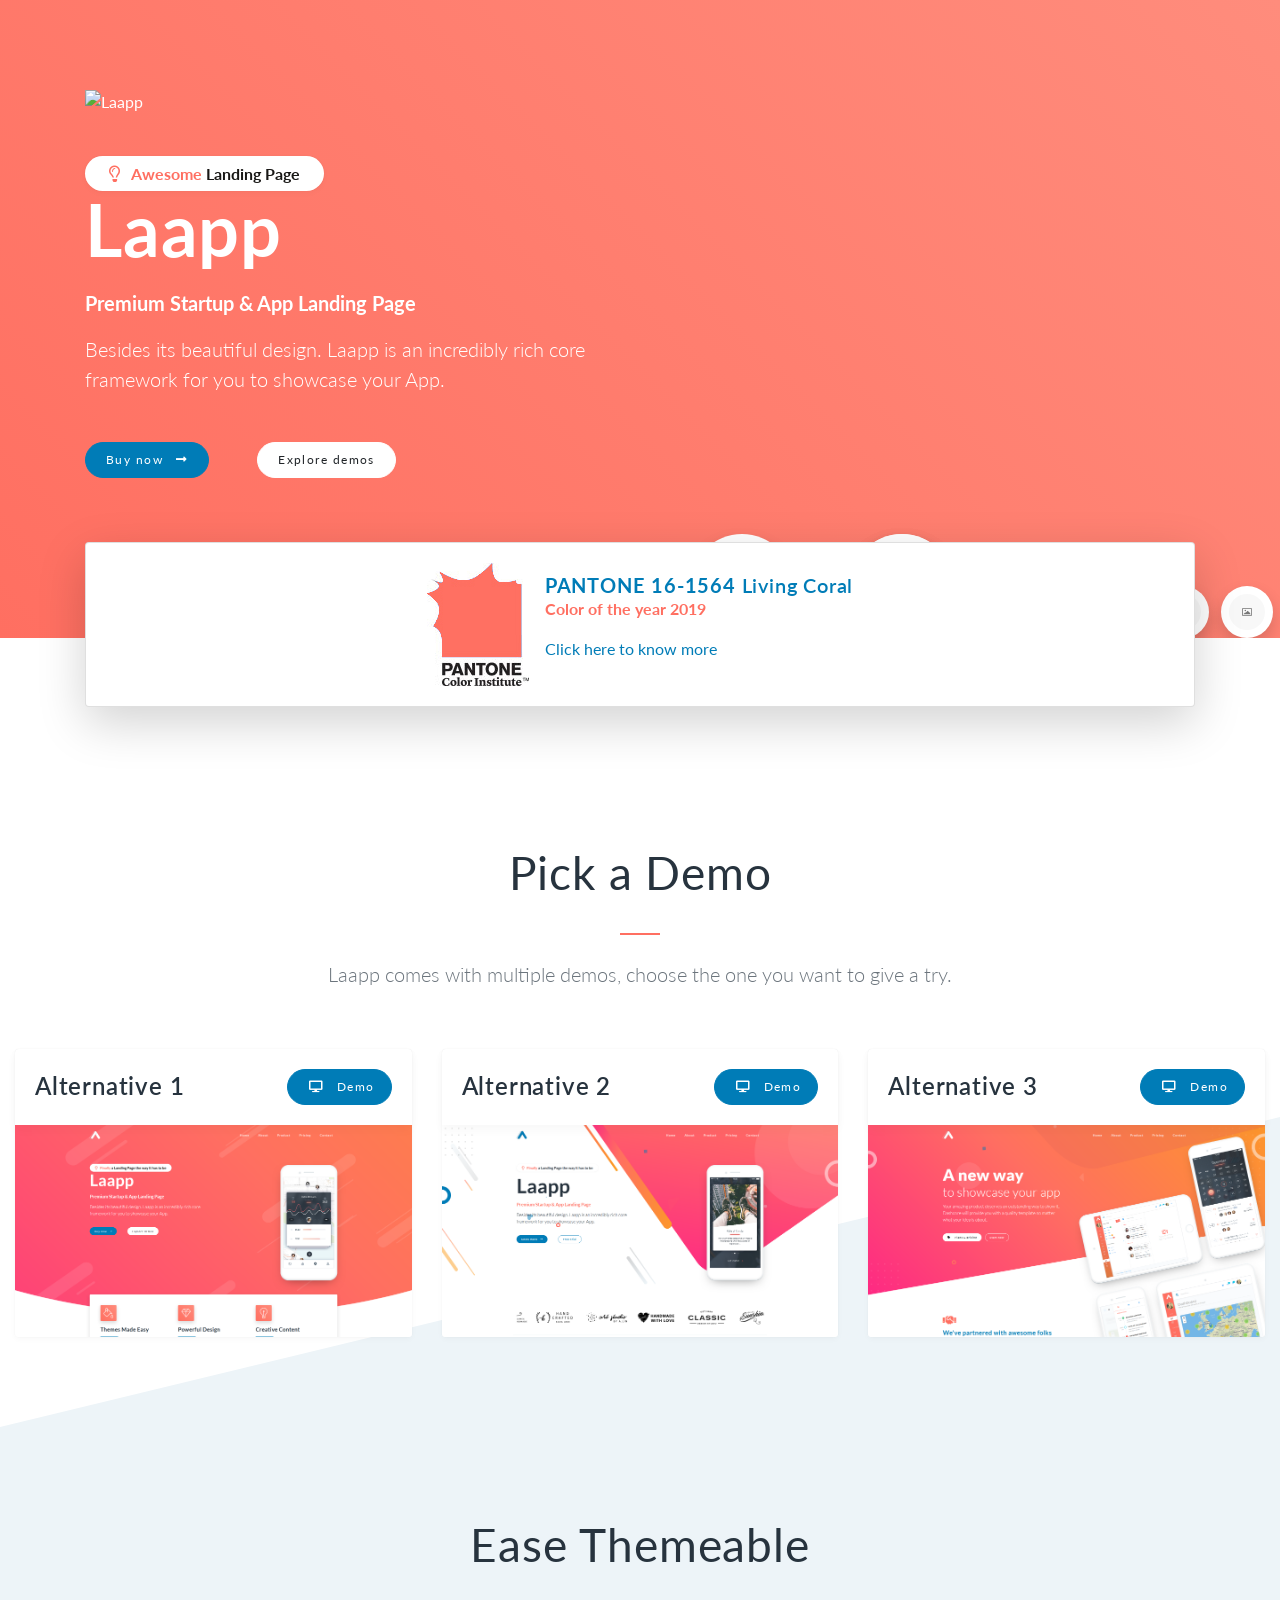
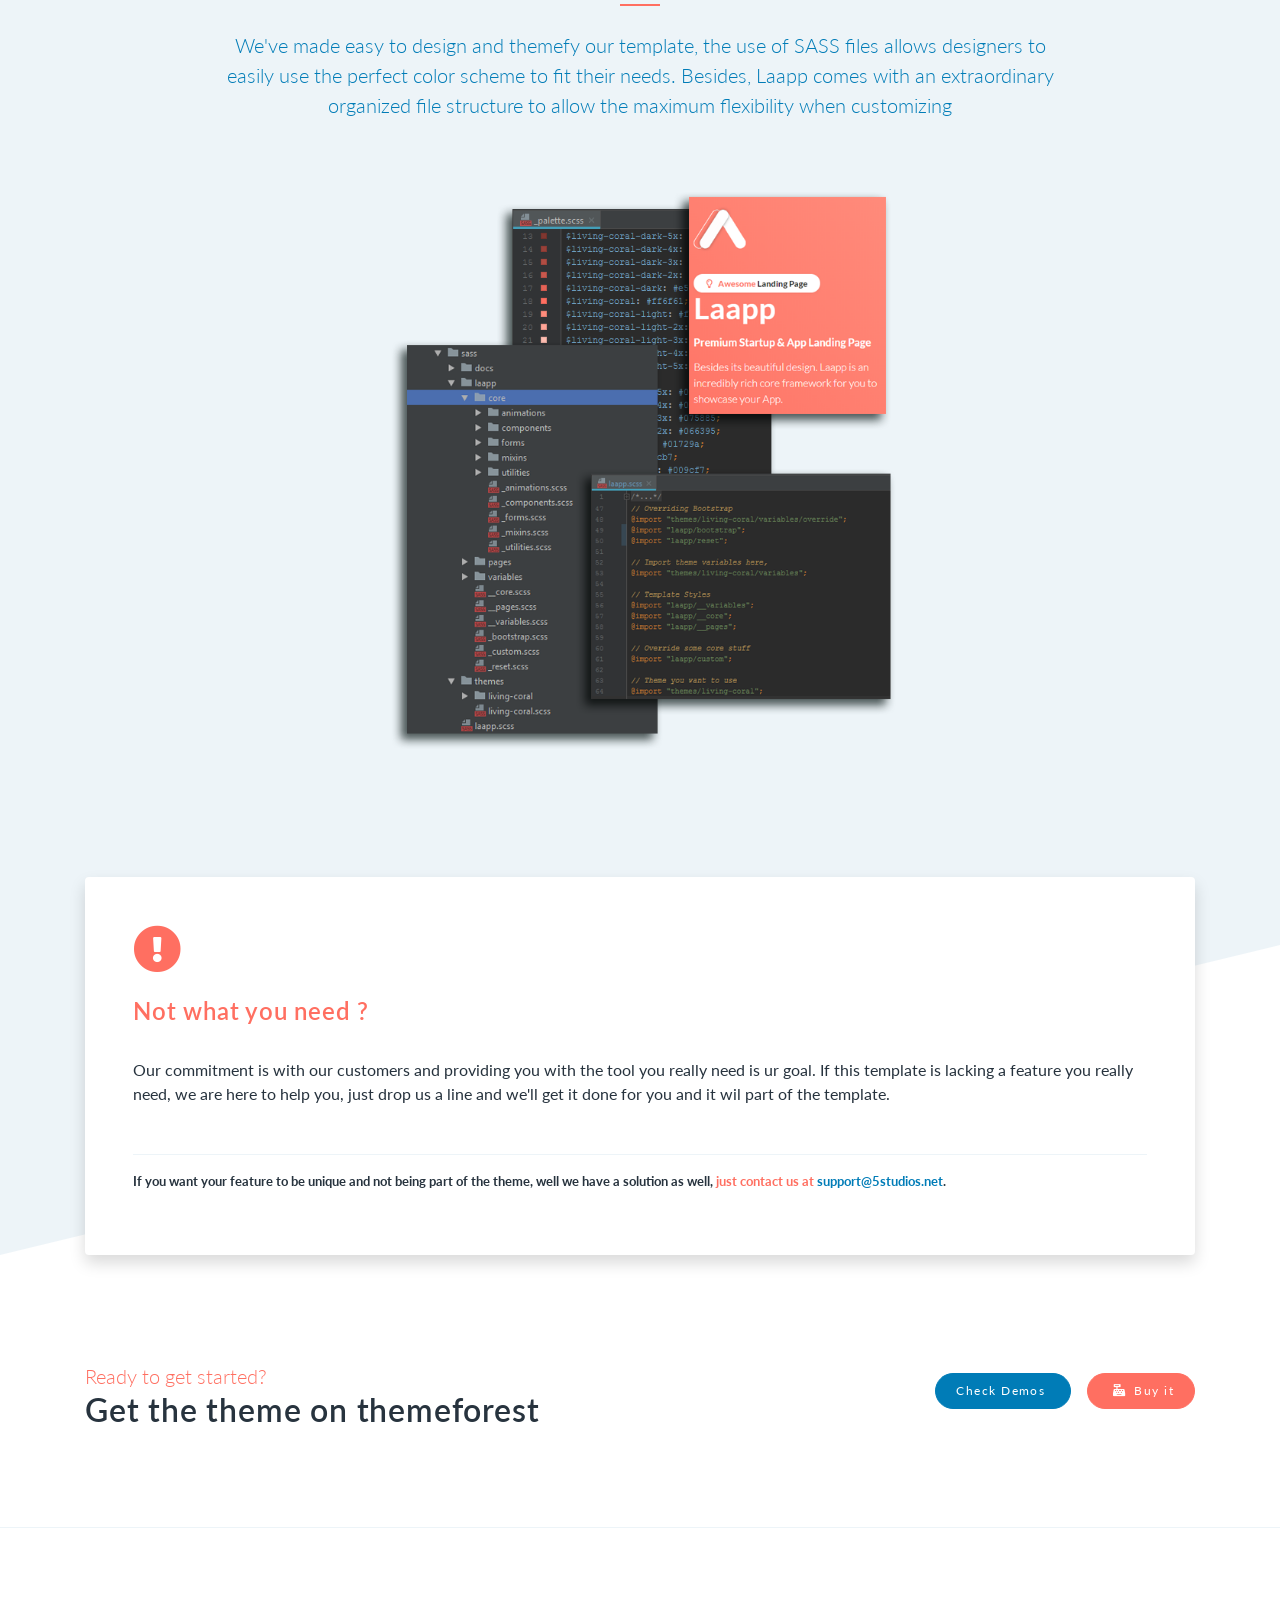
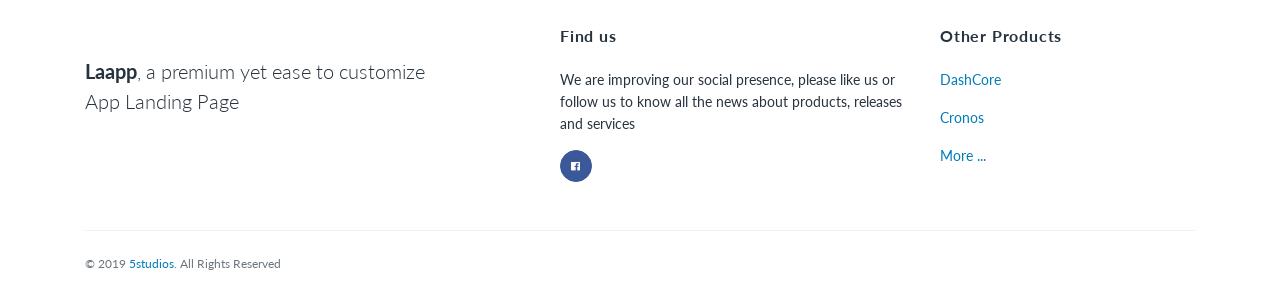
==== html5/html/index.html @ 7dab734f "Cambios Ileven" ====
<!doctype html>
<html lang="en">
<head>
    <meta charset="utf-8">
    <!--[if IE]>
    <meta http-equiv="X-UA-Compatible" content="IE=edge" />
    <![endif]-->
    <title>Laapp - App Landing Page</title>
    <meta name="description" content="">
    <meta name="viewport" content="width=device-width,initial-scale=1">
    <!-- Place favicon.ico in the root directory -->
    <link rel="apple-touch-icon" href="apple-touch-icon.png">
    <link rel="icon" href="favicon.ico">
    <link href="https://fonts.googleapis.com/css?family=Lato:100,300,400,600,700,900" rel="stylesheet">

    <link rel="stylesheet" href="css/laapp.min.css">
    <link rel="stylesheet" href="css/demo.min.css">
</head>
<body>
<!--[if lt IE 8]>
<p class="browserupgrade">You are using an <strong>outdated</strong> browser. Please <a href="http://browsehappy.com/">upgrade your browser</a> to improve your experience.</p>
<![endif]-->
<main>
    <!-- Demo Header -->
    <header class="header demo-header section gradient gradient-primary-light text-contrast">
        <div class="container pb-7">
            <div class="row">
                <div class="col-lg-6">
                    <img src="img/logo-light.png" class="logo d-block mb-5" alt="Laapp"> <span class="rounded-pill shadow-box bg-contrast text-dark bold py-2 px-4"><i class="far fa-lightbulb text-primary mr-2"></i> <span class="text-primary">Awesome</span> Landing Page</span>
                    <h1 class="text-contrast display-4 display-md-3"><span class="bold">Laapp</span></h1>
                    <p class="lead bold">Premium Startup & App Landing Page</p>
                    <p class="lead">Besides its beautiful design. Laapp is an incredibly rich core framework for you to showcase your App.</p>
                    <nav class="nav my-5"><a href="#!" class="btn btn-rounded btn-alternate mr-2 mr-md-5">Buy now <i class="fas fa-long-arrow-alt-right ml-2"></i></a> <a href="#demos" class="btn btn-rounded btn-contrast scrollto">Explore demos</a></nav>
                </div>
            </div>
        </div>
        <div class="bubbles-wrapper">
            <div class="animations m-0">
                <div class="bubble bg-contrast rounded-circle p-2 shadow icon icon-md"><img src="img/demo/header/apx.svg" alt="" class="img-responsive"></div>
                <div class="bubble bg-contrast rounded-circle p-2 shadow icon icon-xxl"><img src="img/demo/header/bs.svg" alt="" class="img-responsive"></div>
                <div class="bubble bg-contrast rounded-circle p-2 shadow icon icon-lg"><img src="img/demo/header/cordova.svg" alt="" class="img-responsive"></div>
                <div class="bubble bg-contrast rounded-circle p-2 shadow icon icon-xl"><img src="img/demo/header/css.svg" alt="" class="img-responsive"></div>
                <div class="bubble bg-contrast rounded-circle p-2 shadow icon icon-md"><img src="img/demo/header/fa.svg" alt="" class="img-responsive"></div>
                <div class="bubble bg-contrast rounded-circle p-2 shadow icon icon-lg"><img src="img/demo/header/html.svg" alt="" class="img-responsive"></div>
                <div class="bubble bg-contrast rounded-circle p-2 shadow icon icon-md"><img src="img/demo/header/js.svg" alt="" class="img-responsive"></div>
                <div class="bubble bg-contrast rounded-circle p-2 shadow icon icon-xl"><img src="img/demo/header/npm.svg" alt="" class="img-responsive"></div>
                <div class="bubble bg-contrast rounded-circle p-2 shadow icon icon-lg"><img src="img/demo/header/sass.svg" alt="" class="img-responsive"></div>
                <div class="bubble bg-contrast rounded-circle p-2 shadow icon icon-xxl"><img src="img/demo/header/apx.svg" alt="" class="img-responsive"></div>
                <div class="bubble bg-contrast rounded-circle p-2 shadow icon icon-md"><img src="img/demo/header/bs.svg" alt="" class="img-responsive"></div>
                <div class="bubble bg-contrast rounded-circle p-2 shadow icon icon-xl"><img src="img/demo/header/cordova.svg" alt="" class="img-responsive"></div>
                <div class="bubble bg-contrast rounded-circle p-2 shadow icon icon-md"><img src="img/demo/header/css.svg" alt="" class="img-responsive"></div>
                <div class="bubble bg-contrast rounded-circle p-2 shadow icon icon-xxl"><img src="img/demo/header/fa.svg" alt="" class="img-responsive"></div>
                <div class="bubble bg-contrast rounded-circle p-2 shadow icon icon-lg"><img src="img/demo/header/html.svg" alt="" class="img-responsive"></div>
                <div class="bubble bg-contrast rounded-circle p-2 shadow icon icon-xl"><img src="img/demo/header/js.svg" alt="" class="img-responsive"></div>
            </div>
        </div>
    </header>
    <section class="section mt-6n">
        <div class="container py-0">
            <a href="https://www.pantone.com/color-intelligence/color-of-the-year/color-of-the-year-2019" target="_blank" class="shadow-hover">
                <div class="card shadow-lg mb-5 align-items-center">
                    <div class="card-body media align-items-center">
                        <img src="img/PCI-coy-2019-living-coral-16-1546-logo.jpg" class="mr-3" alt="Pantone - Living Coral">
                        <div class="media-body">
                            <h5 class="mb-0"><span class="text-uppercase bold">pantone 16-1564</span> Living Coral</h5>
                            <p class="bold accent mt-0">Color of the year 2019</p>
                            <p>Click here to know more</p>
                        </div>
                    </div>
                </div>
            </a>
        </div>
    </section>
    <section class="section" id="demos">
        <div class="container-fluid bring-to-front">
            <div class="section-heading text-center">
                <h2 class="heading-line">Pick a Demo</h2>
                <p class="lead text-muted">Laapp comes with multiple demos, choose the one you want to give a try.</p>
            </div>
            <div class="row gap-y">
                <div class="col-sm-6 col-md-4">
                    <div class="card card-demo card--blog shadow-box border-0">
                        <div class="card-body d-flex flex-column flex-lg-row align-items-center">
                            <h4 class="card-title mb-3 mb-lg-0 text-capitalize">Alternative 1</h4>
                            <nav class="btn-group ml-lg-auto"><a href="alter-1.html" target="_blank" class="btn btn-alternate btn-rounded px-3 shadow-none"><i class="icon fas fa-desktop"></i> <span class="demo-link-text">Demo</span></a></nav>
                        </div>
                        <figure class="preview-overlay m-0">
                            <div class="preview-pane">
                                <div class="preview-page"><img class="card-img-bottom img-responsive" src="img/demo/screen/1.png" alt=""></div>
                            </div>
                        </figure>
                    </div>
                </div>
                <div class="col-sm-6 col-md-4">
                    <div class="card card-demo card--blog shadow-box border-0">
                        <div class="card-body d-flex flex-column flex-lg-row align-items-center">
                            <h4 class="card-title mb-3 mb-lg-0 text-capitalize">Alternative 2</h4>
                            <nav class="btn-group ml-lg-auto"><a href="alter-2.html" target="_blank" class="btn btn-alternate btn-rounded px-3 shadow-none"><i class="icon fas fa-desktop"></i> <span class="demo-link-text">Demo</span></a></nav>
                        </div>
                        <figure class="preview-overlay m-0">
                            <div class="preview-pane">
                                <div class="preview-page"><img class="card-img-bottom img-responsive" src="img/demo/screen/2.png" alt=""></div>
                            </div>
                        </figure>
                    </div>
                </div>
                <div class="col-sm-6 col-md-4">
                    <div class="card card-demo card--blog shadow-box border-0">
                        <div class="card-body d-flex flex-column flex-lg-row align-items-center">
                            <h4 class="card-title mb-3 mb-lg-0 text-capitalize">Alternative 3</h4>
                            <nav class="btn-group ml-lg-auto"><a href="alter-3.html" target="_blank" class="btn btn-alternate btn-rounded px-3 shadow-none"><i class="icon fas fa-desktop"></i> <span class="demo-link-text">Demo</span></a></nav>
                        </div>
                        <figure class="preview-overlay m-0">
                            <div class="preview-pane">
                                <div class="preview-page"><img class="card-img-bottom img-responsive" src="img/demo/screen/3.png" alt=""></div>
                            </div>
                        </figure>
                    </div>
                </div>
            </div>
        </div>
    </section>
    <section class="section bg-light edge top-left">
        <div class="container">
            <div class="section-heading text-center w-75 mx-auto">
                <h2 class="heading-line">Ease Themeable</h2>
                <p class="lead text-alternate">We've made easy to design and themefy our template, the use of SASS files allows designers to easily use the perfect color scheme to fit their needs. Besides, Laapp comes with an extraordinary organized file structure to allow the maximum flexibility when customizing</p>
            </div>
            <div class="row gap-y">
                <div class="col-lg-6 mx-auto">
                    <figure class="px-2"><img src="img/screens/designer.png" class="img-responsive" alt="..."></figure>
                </div>
            </div>
        </div>
    </section>
    <section class="section bg-light">
        <div class="container bring-to-front py-md-0">
            <div class="shadow bg-contrast p-5 rounded">
                <i class="fas fa-exclamation-circle fa-3x accent"></i>
                <a href="#!" class="mt-4 accent d-flex align-items-center">
                    <h4 class="mr-3">Not what you need ?</h4>
                </a>
                <p class="mt-4">Our commitment is with our customers and providing you with the tool you really need is ur goal. If this template is lacking a feature you really need, we are here to help you, just drop us a line and we'll get it done for you and it wil part of the template.</p>
                <hr class="mt-5">
                <p class="small bold">If you want your feature to be unique and not being part of the theme, well we have a solution as well, <span class="accent">just contact us at <a href="mailto:support@5studios.net">support@5studios.net</a></span>.</p>
            </div>
        </div>
    </section>
    <section class="section bg-contrast edge top-left">
        <div class="container">
            <div class="d-flex align-items-center flex-column flex-lg-row">
                <div class="text-center text-lg-left">
                    <p class="light mb-0 accent lead">Ready to get started?</p>
                    <h2 class="mt-0">Get the theme on themeforest</h2>
                </div>
                <nav class="nav mt-3 mt-lg-0 ml-lg-auto"><a href="#demos" class="btn btn-alternate btn-rounded mr-3 scrollto">Check Demos <i class="fas long-arrow-alt-right"></i></a> <a href="#!" class="btn btn-primary text-contrast btn-rounded"><i class="fas fa-cash-register icon"></i>Buy it</a></nav>
            </div>
        </div>
    </section>
</main>
<footer class="site-footer section border-top">
    <div class="container pb-3">
        <div class="row gap-y text-center text-md-left">
            <div class="col-md-6 col-lg-4 mr-auto">
                <img src="img/logo.png" alt="" class="logo">
                <p class="lead"><span class="bold">Laapp</span>, a premium yet ease to customize App Landing Page</p>
            </div>
            <div class="col-md-3 col-lg-4">
                <h6 class="py-2 bold">Find us</h6>
                <p>We are improving our social presence, please like us or follow us to know all the news about products, releases and services</p>
                <nav class="nav justify-content-center justify-content-md-start"><a href="https://www.facebook.com/5studios.net" target="_blank" class="btn btn-circle btn-sm brand-facebook"><i class="fab fa-facebook"></i></a></nav>
            </div>
            <div class="col-md-3">
                <h6 class="py-2 bold">Other Products</h6>
                <nav class="nav flex-column"><a class="nav-item py-2" href="https://themeforest.net/item/dashcore-saas-startup-software-template/22397137" target="_blank">DashCore</a> <a class="nav-item py-2" href="https://themeforest.net/item/cronos-softwarestartup-html-template/21411634" target="_blank">Cronos</a> <a class="nav-item py-2" href="https://themeforest.net/user/5studiosnet/portfolio" target="_blank">More ...</a></nav>
            </div>
        </div>
        <hr class="mt-5">
        <div class="row small align-items-center">
            <div class="col-md-4">
                <p class="mt-2 mb-md-0 text-muted text-center text-md-left">© 2019 <a href="https://5studios.net" target="_blank">5studios</a>. All Rights Reserved</p>
            </div>
        </div>
    </div>
</footer>
<script src="js/laapp.min.js"></script>
<script src="js/demo.min.js"></script>
</body>
</html>
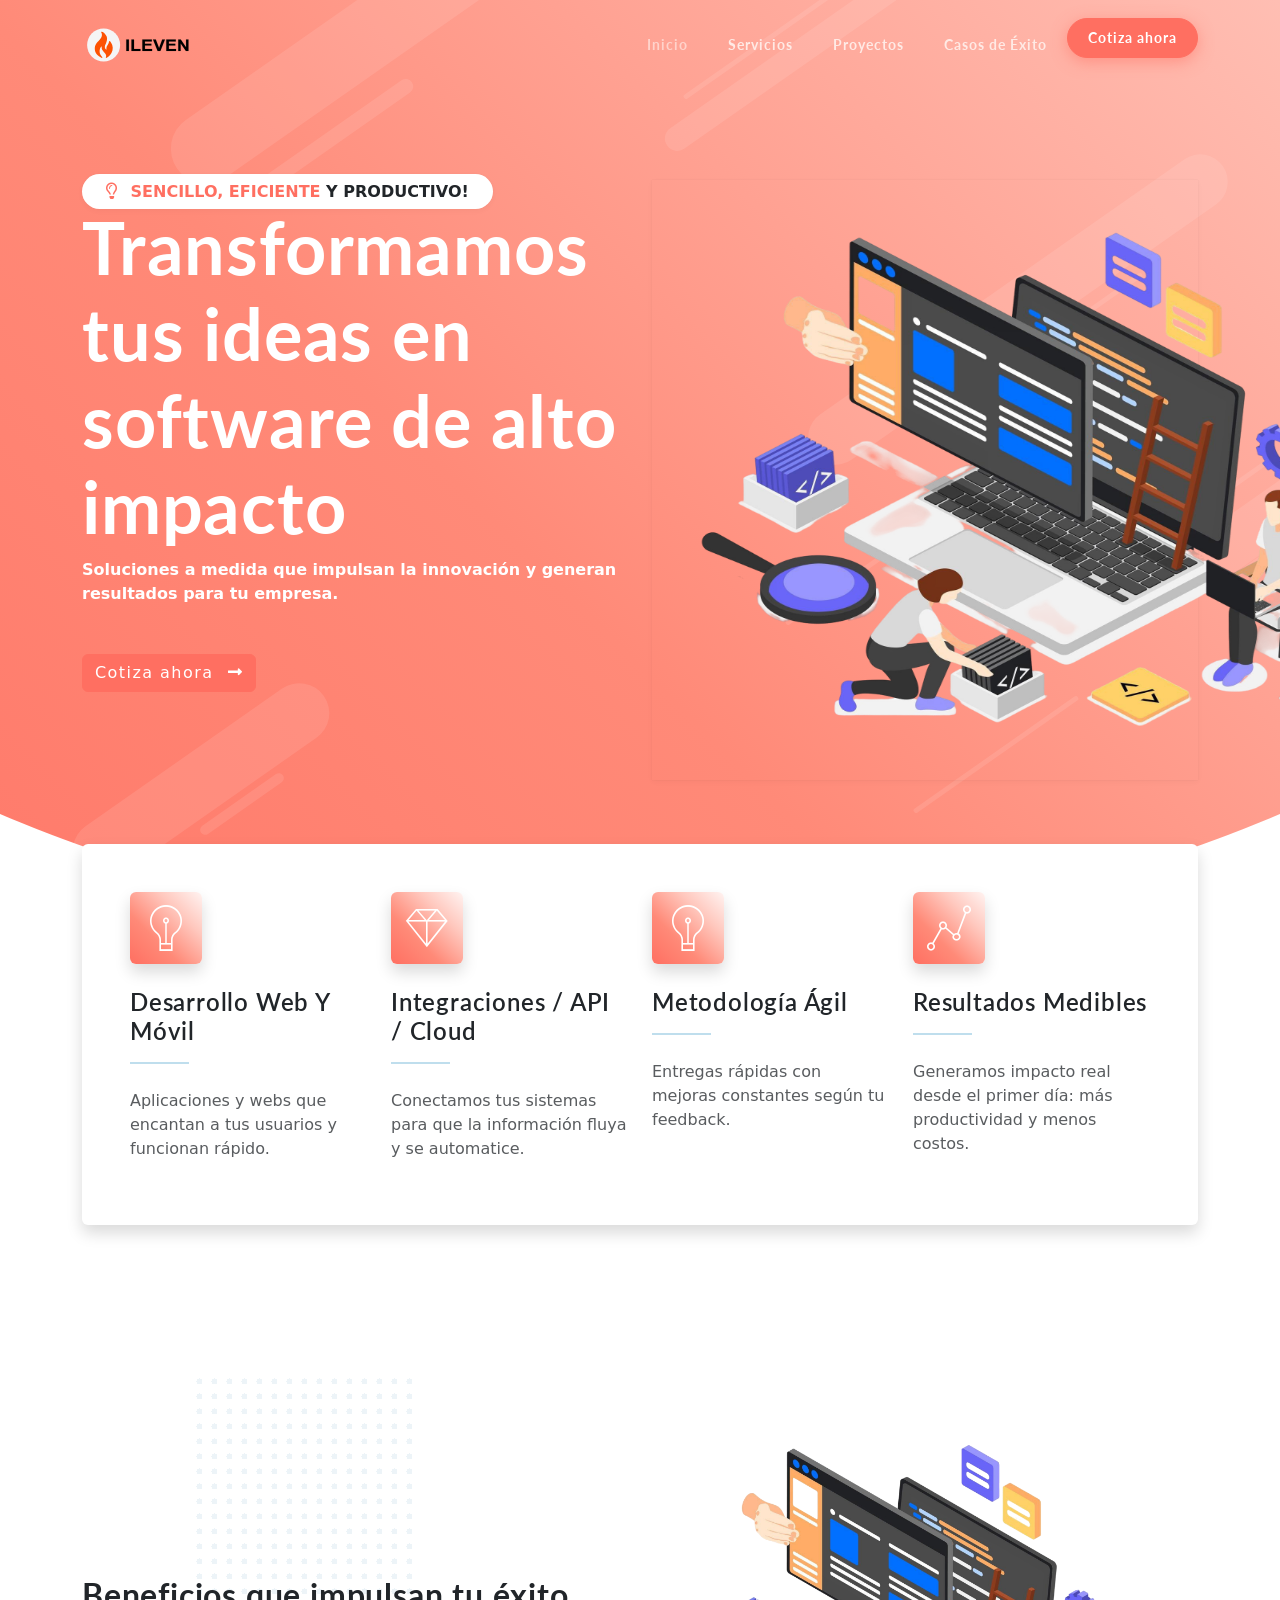
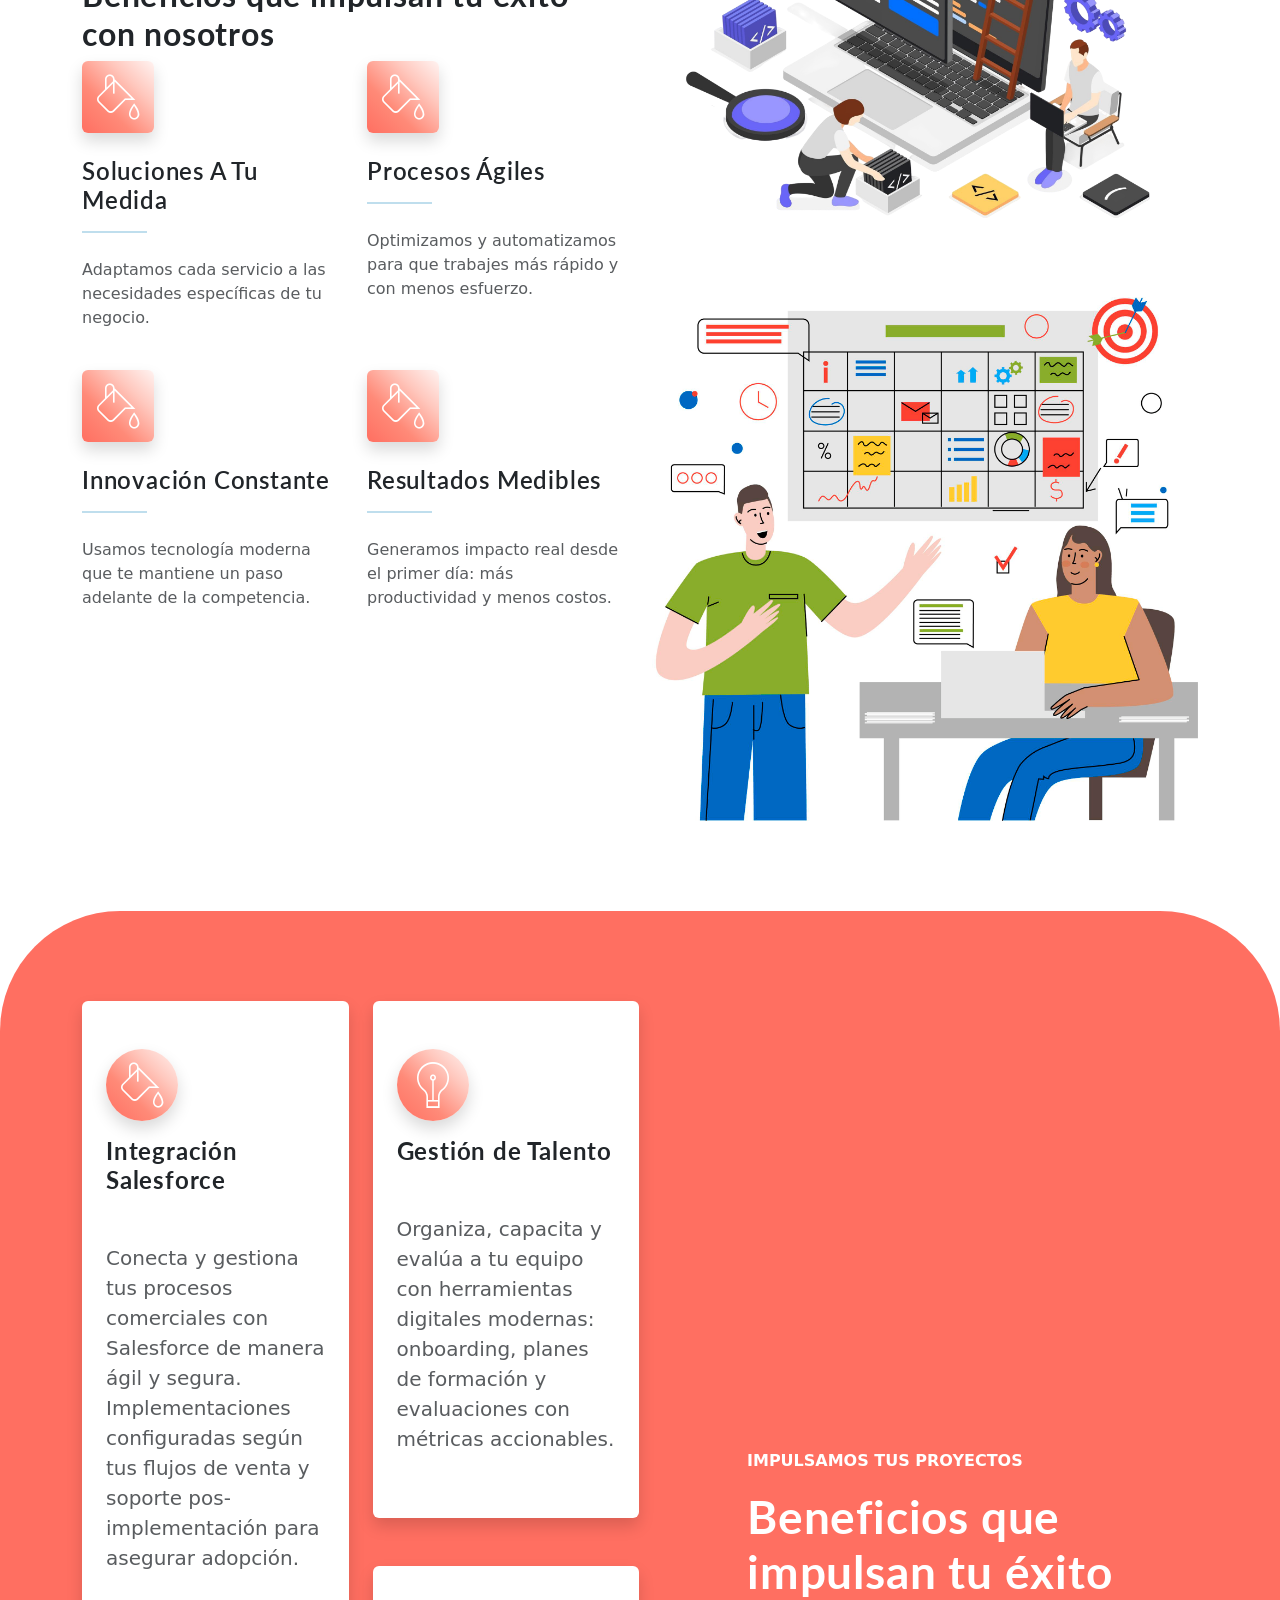
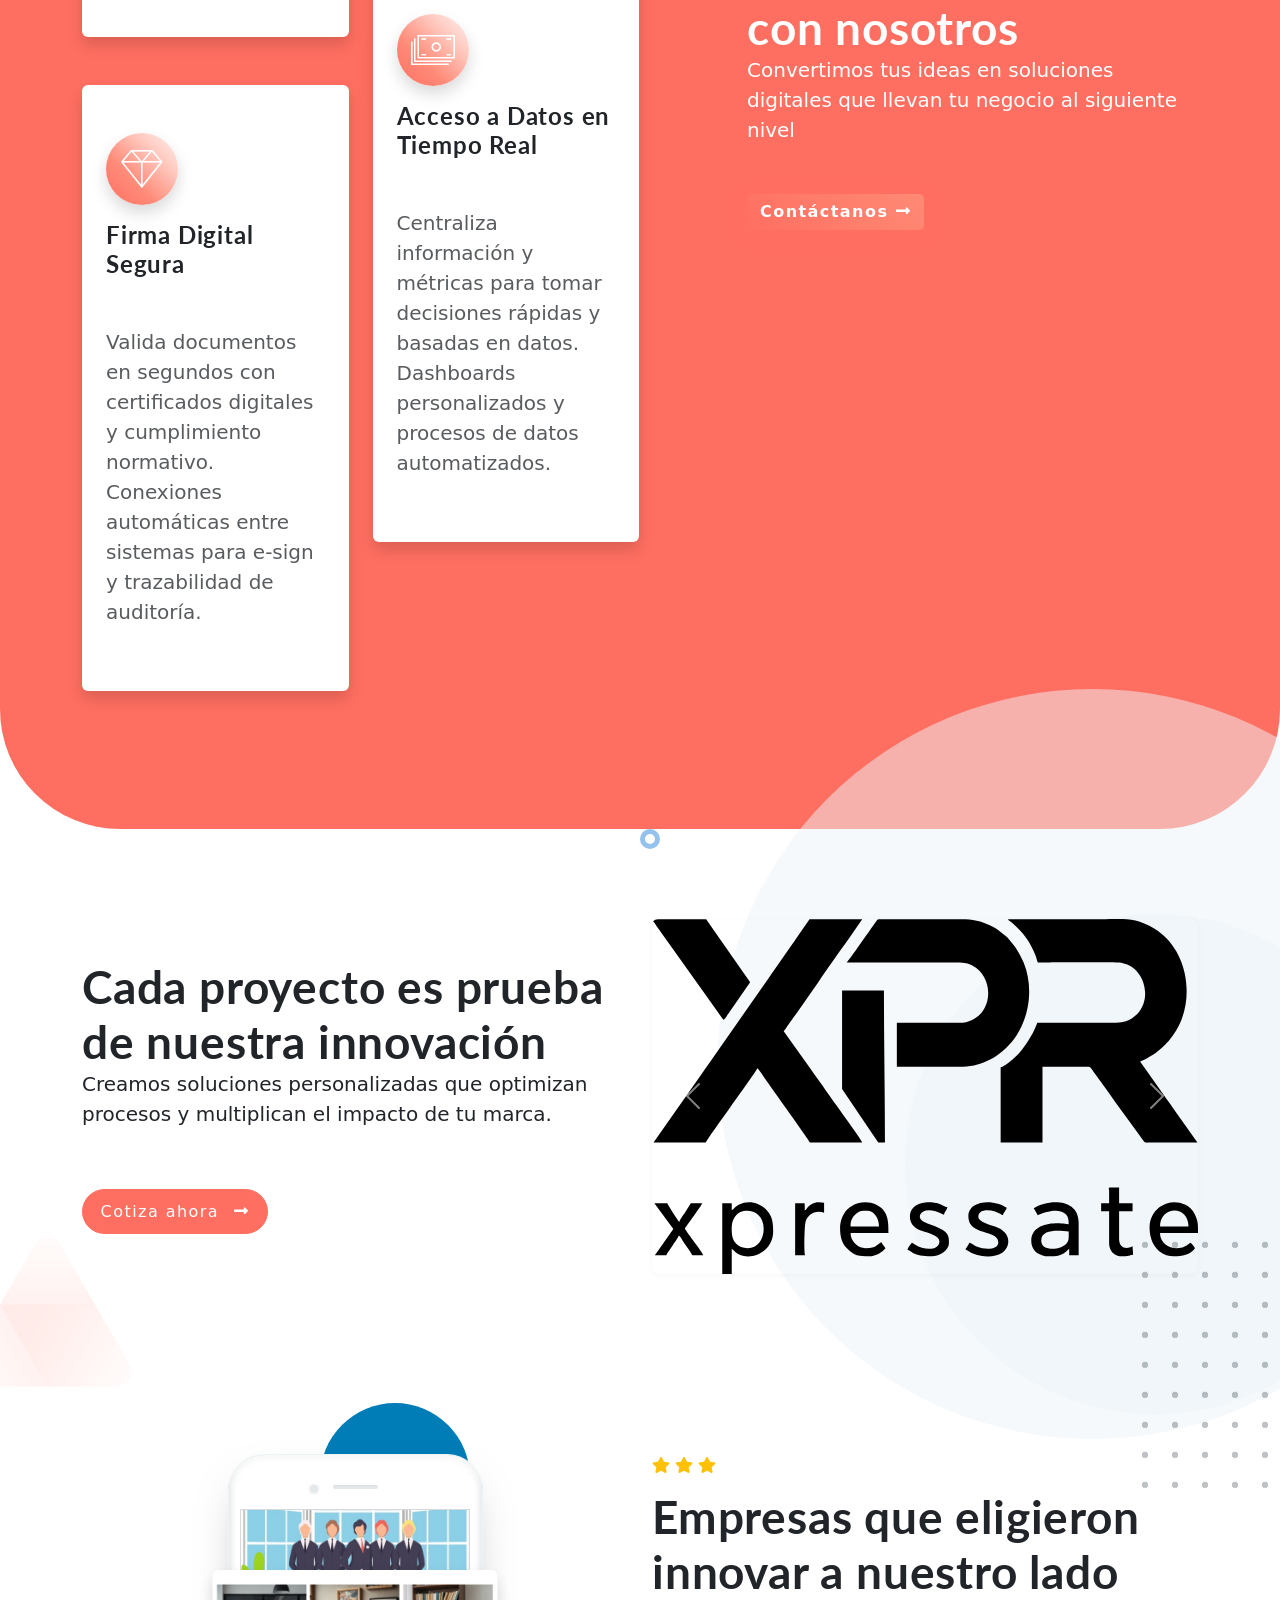
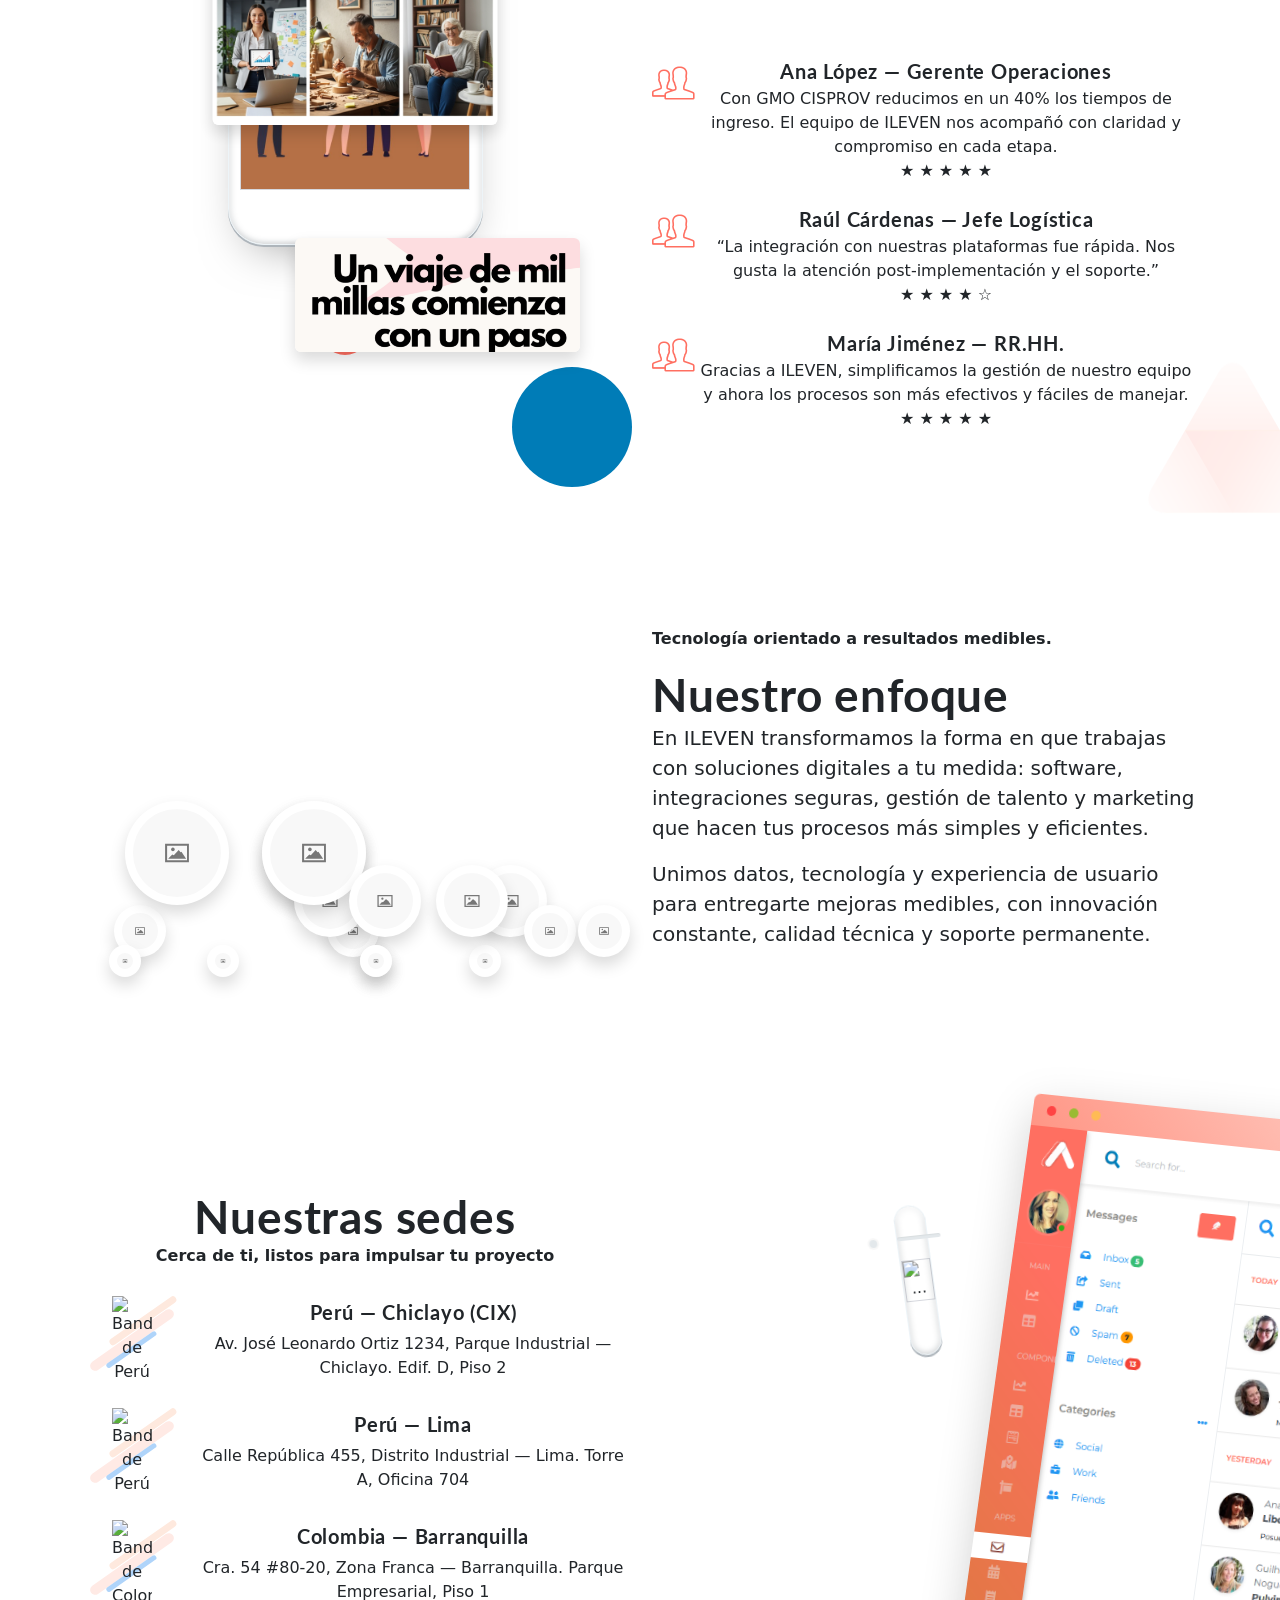
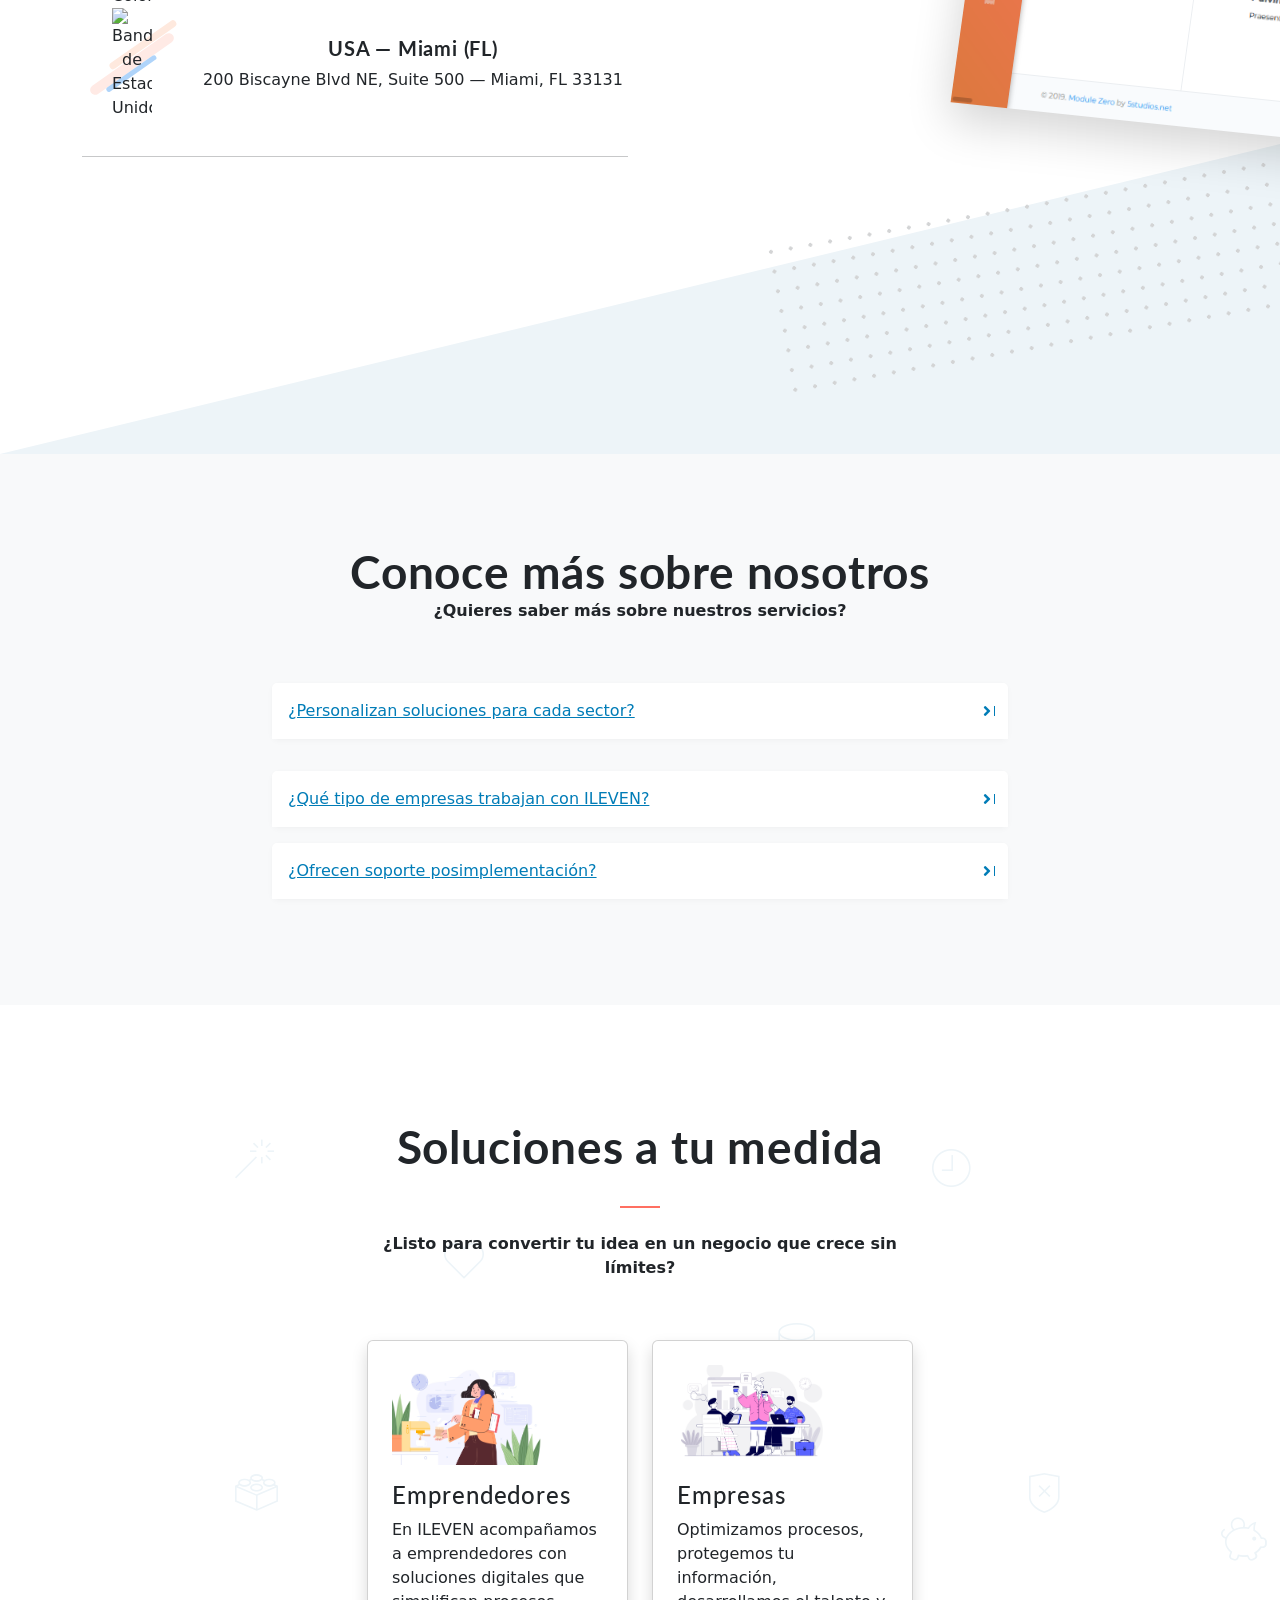
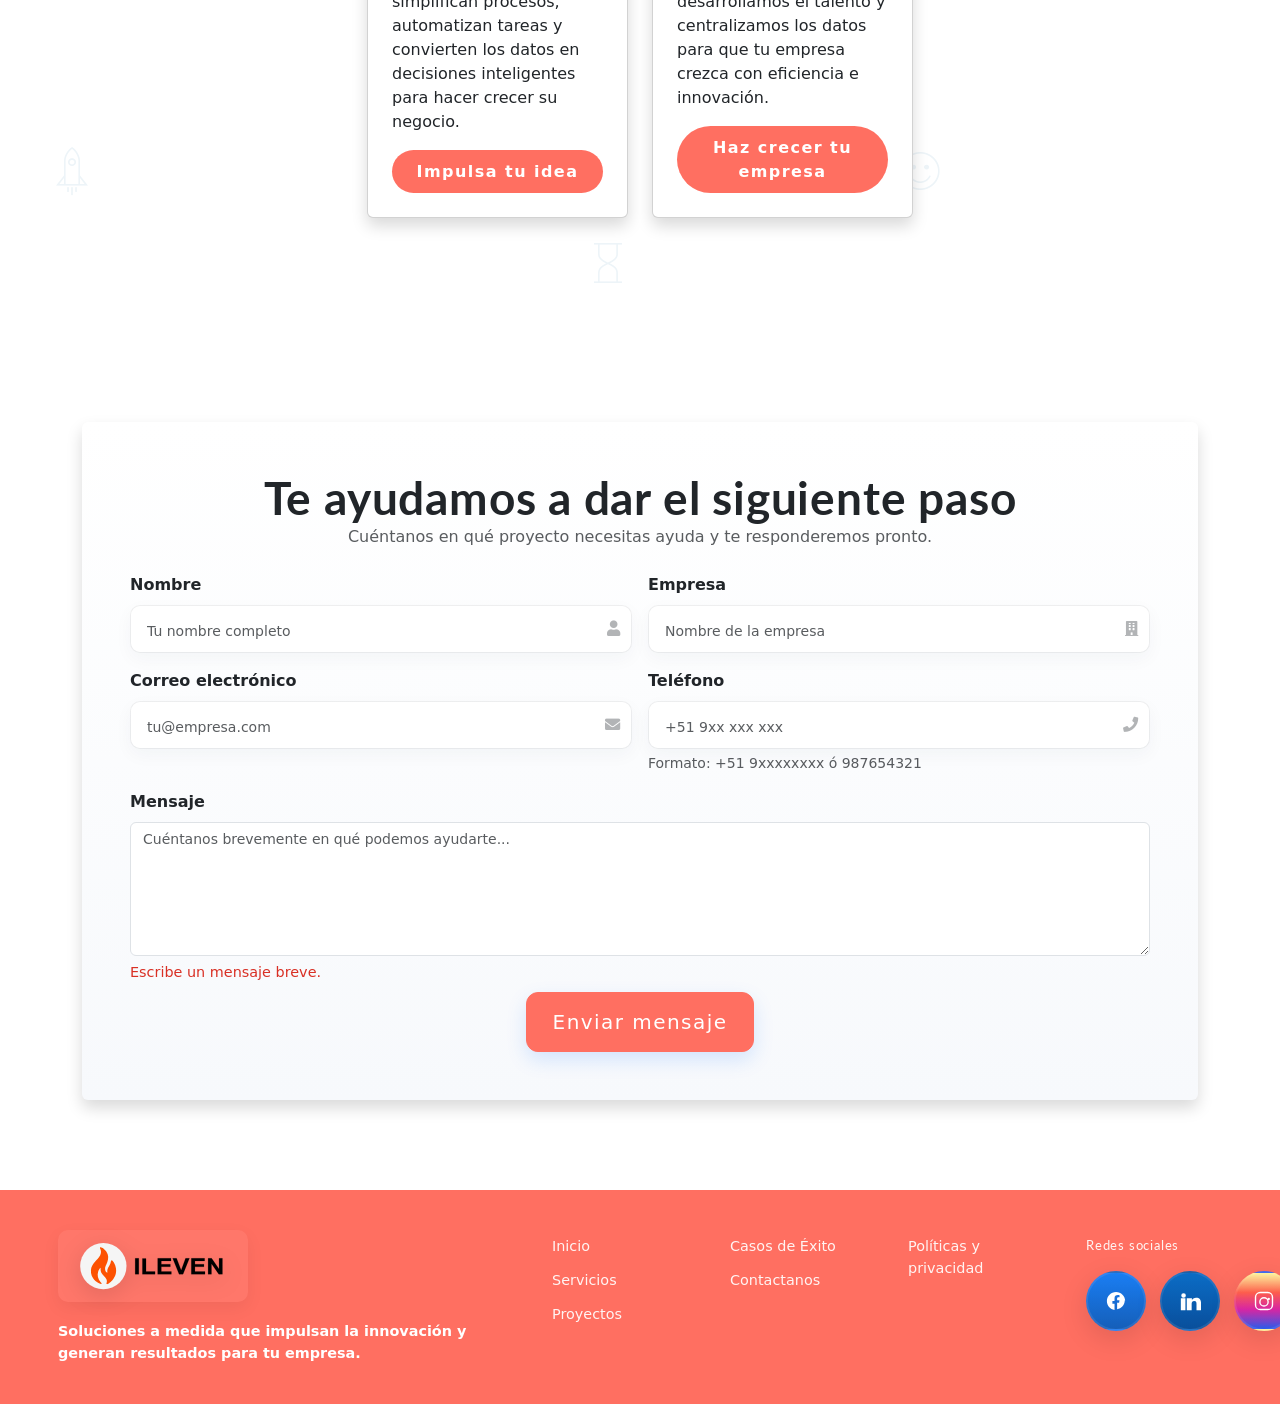
==== commit 2efe5c26: "CAMBIOS" ====
--- a/html5/html/index.html
+++ b/html5/html/index.html
@@ -2,188 +2,1477 @@
 <html lang="en">
 <head>
     <meta charset="utf-8">
-    <!--[if IE]>
-    <meta http-equiv="X-UA-Compatible" content="IE=edge" />
-    <![endif]-->
-    <title>Laapp - App Landing Page</title>
+    <!--[if IE]><meta http-equiv="X-UA-Compatible" content="IE=edge" /><![endif]-->
+    <title>ILEVEN GROUP</title>
     <meta name="description" content="">
-    <meta name="viewport" content="width=device-width,initial-scale=1">
+    <meta name="viewport" content="width=device-width, initial-scale=1">
+    <meta name="description" content="ILEVEN: soluciones de software, integraciones y gestión de talento para optimizar procesos y mejorar KPIs. Cotiza ahora.">
+
+
     <!-- Place favicon.ico in the root directory -->
     <link rel="apple-touch-icon" href="apple-touch-icon.png">
-    <link rel="icon" href="favicon.ico">
+    <link rel="icon" href="img/LOGO.svg">
+
     <link href="https://fonts.googleapis.com/css?family=Lato:100,300,400,600,700,900" rel="stylesheet">
 
-    <link rel="stylesheet" href="css/laapp.min.css">
-    <link rel="stylesheet" href="css/demo.min.css">
+    <link rel="stylesheet" href="css/aos.css">
+    <link rel="stylesheet" href="css/all.css">
+    <link rel="stylesheet" href="css/pe-icon-7-stroke.css">
+    <link rel="stylesheet" href="css/odometer-theme-minimal.css">
+    <link rel="stylesheet" href="css/swiper.css">
+    <link rel="stylesheet" href="css/laapp.css">
+
+    <style>
+      /* pequeño ajuste: cuando hacemos focus por JS para accesibilidad */
+      .focus-target { outline: none; }
+    </style>
 </head>
 <body>
 <!--[if lt IE 8]>
 <p class="browserupgrade">You are using an <strong>outdated</strong> browser. Please <a href="http://browsehappy.com/">upgrade your browser</a> to improve your experience.</p>
 <![endif]-->
-<main>
-    <!-- Demo Header -->
-    <header class="header demo-header section gradient gradient-primary-light text-contrast">
-        <div class="container pb-7">
-            <div class="row">
-                <div class="col-lg-6">
-                    <img src="img/logo-light.png" class="logo d-block mb-5" alt="Laapp"> <span class="rounded-pill shadow-box bg-contrast text-dark bold py-2 px-4"><i class="far fa-lightbulb text-primary mr-2"></i> <span class="text-primary">Awesome</span> Landing Page</span>
-                    <h1 class="text-contrast display-4 display-md-3"><span class="bold">Laapp</span></h1>
-                    <p class="lead bold">Premium Startup & App Landing Page</p>
-                    <p class="lead">Besides its beautiful design. Laapp is an incredibly rich core framework for you to showcase your App.</p>
-                    <nav class="nav my-5"><a href="#!" class="btn btn-rounded btn-alternate mr-2 mr-md-5">Buy now <i class="fas fa-long-arrow-alt-right ml-2"></i></a> <a href="#demos" class="btn btn-rounded btn-contrast scrollto">Explore demos</a></nav>
-                </div>
-            </div>
-        </div>
-        <div class="bubbles-wrapper">
-            <div class="animations m-0">
-                <div class="bubble bg-contrast rounded-circle p-2 shadow icon icon-md"><img src="img/demo/header/apx.svg" alt="" class="img-responsive"></div>
-                <div class="bubble bg-contrast rounded-circle p-2 shadow icon icon-xxl"><img src="img/demo/header/bs.svg" alt="" class="img-responsive"></div>
-                <div class="bubble bg-contrast rounded-circle p-2 shadow icon icon-lg"><img src="img/demo/header/cordova.svg" alt="" class="img-responsive"></div>
-                <div class="bubble bg-contrast rounded-circle p-2 shadow icon icon-xl"><img src="img/demo/header/css.svg" alt="" class="img-responsive"></div>
-                <div class="bubble bg-contrast rounded-circle p-2 shadow icon icon-md"><img src="img/demo/header/fa.svg" alt="" class="img-responsive"></div>
-                <div class="bubble bg-contrast rounded-circle p-2 shadow icon icon-lg"><img src="img/demo/header/html.svg" alt="" class="img-responsive"></div>
-                <div class="bubble bg-contrast rounded-circle p-2 shadow icon icon-md"><img src="img/demo/header/js.svg" alt="" class="img-responsive"></div>
-                <div class="bubble bg-contrast rounded-circle p-2 shadow icon icon-xl"><img src="img/demo/header/npm.svg" alt="" class="img-responsive"></div>
-                <div class="bubble bg-contrast rounded-circle p-2 shadow icon icon-lg"><img src="img/demo/header/sass.svg" alt="" class="img-responsive"></div>
-                <div class="bubble bg-contrast rounded-circle p-2 shadow icon icon-xxl"><img src="img/demo/header/apx.svg" alt="" class="img-responsive"></div>
-                <div class="bubble bg-contrast rounded-circle p-2 shadow icon icon-md"><img src="img/demo/header/bs.svg" alt="" class="img-responsive"></div>
-                <div class="bubble bg-contrast rounded-circle p-2 shadow icon icon-xl"><img src="img/demo/header/cordova.svg" alt="" class="img-responsive"></div>
-                <div class="bubble bg-contrast rounded-circle p-2 shadow icon icon-md"><img src="img/demo/header/css.svg" alt="" class="img-responsive"></div>
-                <div class="bubble bg-contrast rounded-circle p-2 shadow icon icon-xxl"><img src="img/demo/header/fa.svg" alt="" class="img-responsive"></div>
-                <div class="bubble bg-contrast rounded-circle p-2 shadow icon icon-lg"><img src="img/demo/header/html.svg" alt="" class="img-responsive"></div>
-                <div class="bubble bg-contrast rounded-circle p-2 shadow icon icon-xl"><img src="img/demo/header/js.svg" alt="" class="img-responsive"></div>
-            </div>
-        </div>
-    </header>
-    <section class="section mt-6n">
-        <div class="container py-0">
-            <a href="https://www.pantone.com/color-intelligence/color-of-the-year/color-of-the-year-2019" target="_blank" class="shadow-hover">
-                <div class="card shadow-lg mb-5 align-items-center">
-                    <div class="card-body media align-items-center">
-                        <img src="img/PCI-coy-2019-living-coral-16-1546-logo.jpg" class="mr-3" alt="Pantone - Living Coral">
-                        <div class="media-body">
-                            <h5 class="mb-0"><span class="text-uppercase bold">pantone 16-1564</span> Living Coral</h5>
-                            <p class="bold accent mt-0">Color of the year 2019</p>
-                            <p>Click here to know more</p>
+
+
+    <!-- Main Navigation -->
+<nav class="navbar navbar-expand-md main-nav navigation fixed-top sidebar-left" id="siteNavbar">
+    <div class="container">
+    <button class="navbar-toggler" type="button" data-bs-toggle="collapse" data-bs-target="#main-navbar" aria-controls="main-navbar" aria-expanded="false" aria-label="Toggle navigation">
+        <span class="icon-bar"></span>
+        <span class="icon-bar"></span>
+        <span class="icon-bar"></span>
+    </button>
+
+    <a href="#home" class="navbar-brand">
+        
+            <img src="img/LOGO.svg" alt="Laapp" class="logo logo-sticky d-block d-md-none">
+            <img src="img/LOGO.svg" alt="Laapp" class="logo d-none d-md-block">
+        
+    </a>
+
+    <div class="collapse navbar-collapse" id="main-navbar">
+        <div class="sidebar-brand">
+            <a href="index.html">
+                <img src="img/LOGO.svg" alt="Laapp Template" class="logo">
+            </a>
+        </div>
+
+        <ul class="nav navbar-nav ml-auto">
+            <li class="nav-item"><a class="nav-link scrollto" href="#home">Inicio</a></li>
+            <li class="nav-item"><a class="nav-link scrollto" href="#features">Servicios</a></li>
+            <li class="nav-item"><a class="nav-link scrollto" href="#product">Proyectos</a></li>
+            <li class="nav-item"><a class="nav-link scrollto" href="#casos-exito">Casos de Éxito</a></li>
+            <!-- Contáctanos convertido en botón -->
+            <li class="nav-item">
+                <a class="nav-link scrollto px-4 py-2 contact-btn"
+   href="#trial"
+   role="button">
+   Cotiza ahora
+</a>
+
+<style>
+.contact-btn {
+    background: linear-gradient(45deg, #ff6f61, #ff8a75);
+    color: #fff;
+    font-weight: bold;
+    border: none;
+    border-radius: 50px;
+    padding: 0.6rem 1.4rem;
+    box-shadow: 0 4px 15px rgba(255, 111, 97, 0.5);
+    text-decoration: none;
+    transition: all 0.3s ease;
+    animation: pulse 1.5s infinite;
+}
+
+.contact-btn:hover {
+    background: linear-gradient(45deg, #ff8a75, #ff6f61);
+    box-shadow: 0 6px 20px rgba(255, 111, 97, 0.7);
+    transform: translateY(-3px) scale(1.05);
+}
+
+@keyframes pulse {
+    0% { transform: scale(1); box-shadow: 0 4px 15px rgba(255, 111, 97, 0.5); }
+    50% { transform: scale(1.05); box-shadow: 0 6px 20px rgba(255, 111, 97, 0.7); }
+    100% { transform: scale(1); box-shadow: 0 4px 15px rgba(255, 111, 97, 0.5); }
+}
+</style>
+
+            </li>
+        </ul>
+    </div>
+</div>
+
+</nav>
+
+<main >
+    
+    <!-- Alternative 1 Heading -->
+<header class="header alter1-header section text-contrast" id="home" tabindex="-1">
+    <div class="shapes-container">
+        
+        
+            <div class="shape shape-animated" data-aos="fade-down-left" data-aos-duration="1500" data-aos-delay="100"></div>
+        
+            <div class="shape shape-animated" data-aos="fade-down" data-aos-duration="1000" data-aos-delay="100"></div>
+        
+            <div class="shape shape-animated" data-aos="fade-up-right" data-aos-duration="1000" data-aos-delay="200"></div>
+        
+            <div class="shape shape-animated" data-aos="fade-up" data-aos-duration="1000" data-aos-delay="200"></div>
+        
+            <div class="shape shape-animated" data-aos="fade-down-left" data-aos-duration="1000" data-aos-delay="100"></div>
+        
+            <div class="shape shape-animated" data-aos="fade-down-left" data-aos-duration="1000" data-aos-delay="100"></div>
+        
+            <div class="shape shape-animated" data-aos="zoom-in" data-aos-duration="1000" data-aos-delay="300"></div>
+        
+            <div class="shape shape-animated" data-aos="fade-down-right" data-aos-duration="500" data-aos-delay="200"></div>
+        
+            <div class="shape shape-animated" data-aos="fade-down-right" data-aos-duration="500" data-aos-delay="100"></div>
+        
+            <div class="shape shape-animated" data-aos="zoom-out" data-aos-duration="2000" data-aos-delay="500"></div>
+        
+            <div class="shape shape-animated" data-aos="fade-up-right" data-aos-duration="500" data-aos-delay="200"></div>
+        
+            <div class="shape shape-animated" data-aos="fade-down-left" data-aos-duration="500" data-aos-delay="100"></div>
+        
+            <div class="shape shape-animated" data-aos="fade-up" data-aos-duration="500" data-aos-delay="0"></div>
+        
+            <div class="shape shape-animated" data-aos="fade-down" data-aos-duration="500" data-aos-delay="0"></div>
+        
+            <div class="shape shape-animated" data-aos="fade-up-right" data-aos-duration="500" data-aos-delay="100"></div>
+        
+            <div class="shape shape-animated" data-aos="fade-down-left" data-aos-duration="500" data-aos-delay="0"></div>
+        
+    </div>
+
+    <div class="container">
+        <div class="row">
+            <div class="col-md-6">
+                <span class="rounded-pill shadow-box bg-contrast text-dark bold py-2 px-4">
+                   <i class="far fa-lightbulb mr-2" style="color:#ff6f61;"></i>
+
+                    <span style="color:#ff6f61;">SENCILLO, EFICIENTE</span> Y PRODUCTIVO!
+                </span>
+                <h1 class="text-contrast display-4 display-md-3"><span class="bold">Transformamos tus ideas en software de alto impacto</span></h1>
+
+                 <p><strong style="color:#ffffff;">Soluciones a medida que impulsan la innovación y generan resultados para tu empresa.</strong></p>
+
+                <nav class="nav my-5">
+                    <a href="#!" class="btn btn-rounded mr-2 mr-md-5"
+   style="background:#ff6f61;border:1px solid #ff6f61;color:#fff;">
+  Cotiza ahora <i class="fas fa-long-arrow-alt-right ml-2"></i>
+</a>
+            </div>
+
+            <div class="col-md-6">
+                    <div class="screen shadow-box">
+                        <img src="img/programador.png" alt="..." width="800" height="600">
+                    </div>
+                    <div class="notch"></div>
+                </div>
+            </div>
+        </div>
+    </div>
+</header>
+
+    <!-- Features -->
+<section class="section mt-6n" id="features">
+    <div class="container pt-0">
+        <div class="bg-contrast shadow rounded p-5">
+            <div class="row gap-y">
+
+        <div class="col-12 col-sm-6 col-md-3">
+          <div class="icon-box rounded gradient gradient-primary-light text-contrast shadow icon-xl">
+            <i class="icon m-0 pe pe-7s-light pe-3x"></i>
+          </div>
+          <h4 class="semi-bold mt-4 text-capitalize">Desarrollo Web y Móvil</h4>
+          <hr class="w-25 bw-2 border-alternate mt-3 mb-4">
+          <p class="regular text-muted">Aplicaciones y webs que encantan a tus usuarios y funcionan rápido.</p>
+        </div>
+
+        <div class="col-12 col-sm-6 col-md-3">
+          <div class="icon-box rounded gradient gradient-primary-light text-contrast shadow icon-xl">
+            <i class="icon m-0 pe pe-7s-diamond pe-3x"></i>
+          </div>
+          <h4 class="semi-bold mt-4 text-capitalize">Integraciones / API / Cloud</h4>
+          <hr class="w-25 bw-2 border-alternate mt-3 mb-4">
+          <p class="regular text-muted">Conectamos tus sistemas para que la información fluya y se automatice.</p>
+        </div>
+
+        <div class="col-12 col-sm-6 col-md-3">
+          <div class="icon-box rounded gradient gradient-primary-light text-contrast shadow icon-xl">
+            <i class="icon m-0 pe pe-7s-light pe-3x"></i>
+          </div>
+          <h4 class="semi-bold mt-4 text-capitalize">Metodología ágil</h4>
+          <hr class="w-25 bw-2 border-alternate mt-3 mb-4">
+          <p class="regular text-muted">Entregas rápidas con mejoras constantes según tu feedback.</p>
+        </div>
+
+        <div class="col-12 col-sm-6 col-md-3">
+          <div class="icon-box rounded gradient gradient-primary-light text-contrast shadow icon-xl">
+            <i class="icon m-0 pe pe-7s-graph1 pe-3x"></i>
+          </div>
+          <h4 class="semi-bold mt-4 text-capitalize">Resultados medibles</h4>
+          <hr class="w-25 bw-2 border-alternate mt-3 mb-4">
+          <p class="regular text-muted">Generamos impacto real desde el primer día: más productividad y menos costos.</p>
+        </div>
+
+      </div><!-- cierre .row -->
+    </div><!-- cierre .bg-contrast -->
+  </div><!-- cierre .container -->
+</section>
+
+
+    <!-- Section Proposal -->
+<section class="section our-proposal">
+    <div class="shapes-container">
+        <div class="shape shape-circle pattern-dots" data-aos="fade-up" data-aos-delay="200"></div>
+        <div class="shape shape-circle shape-circle-fill" data-aos="fade-up"></div>
+        <div class="pattern pattern-dots"></div>
+    </div>
+
+    <div class="container bring-to-front">
+        <div class="row align-items-center">
+            
+            <!-- Columna de imágenes -->
+            <div class="col-md-6 order-md-last">
+                <img src="img/programador.png" class="img-responsive" alt="...">
+                <img src="img/2.jpg" class="img-responsive mt-3" alt="...">
+            </div>
+
+            <!-- Columna de beneficios -->
+            <div class="col-md-6">
+                <h2 class="bold">Beneficios que impulsan tu éxito con nosotros</h2>
+                
+                <div class="row">
+                    <!-- Soluciones a tu medida -->
+                    <div class="col-md-6 mb-4">
+                        <div class="icon-box rounded gradient gradient-primary-light text-contrast shadow icon-xl">
+                            <i class="icon m-0 pe pe-7s-paint-bucket pe-3x"></i>
                         </div>
-                    </div>
-                </div>
-            </a>
-        </div>
-    </section>
-    <section class="section" id="demos">
-        <div class="container-fluid bring-to-front">
-            <div class="section-heading text-center">
-                <h2 class="heading-line">Pick a Demo</h2>
-                <p class="lead text-muted">Laapp comes with multiple demos, choose the one you want to give a try.</p>
-            </div>
-            <div class="row gap-y">
-                <div class="col-sm-6 col-md-4">
-                    <div class="card card-demo card--blog shadow-box border-0">
-                        <div class="card-body d-flex flex-column flex-lg-row align-items-center">
-                            <h4 class="card-title mb-3 mb-lg-0 text-capitalize">Alternative 1</h4>
-                            <nav class="btn-group ml-lg-auto"><a href="alter-1.html" target="_blank" class="btn btn-alternate btn-rounded px-3 shadow-none"><i class="icon fas fa-desktop"></i> <span class="demo-link-text">Demo</span></a></nav>
+                        <h4 class="semi-bold mt-4 text-capitalize"">Soluciones a tu medida</h4>
+                        <hr class="w-25 bw-2 border-alternate mt-3 mb-4">
+                        <p class="regular text-muted">Adaptamos cada servicio a las necesidades específicas de tu negocio.</p>
+                    </div>
+
+                    <!-- Procesos ágiles -->
+                    <div class="col-md-6 mb-4">
+                        <div class="icon-box rounded gradient gradient-primary-light text-contrast shadow icon-xl">
+                            <i class="icon m-0 pe pe-7s-paint-bucket pe-3x"></i>
                         </div>
-                        <figure class="preview-overlay m-0">
-                            <div class="preview-pane">
-                                <div class="preview-page"><img class="card-img-bottom img-responsive" src="img/demo/screen/1.png" alt=""></div>
-                            </div>
-                        </figure>
-                    </div>
-                </div>
-                <div class="col-sm-6 col-md-4">
-                    <div class="card card-demo card--blog shadow-box border-0">
-                        <div class="card-body d-flex flex-column flex-lg-row align-items-center">
-                            <h4 class="card-title mb-3 mb-lg-0 text-capitalize">Alternative 2</h4>
-                            <nav class="btn-group ml-lg-auto"><a href="alter-2.html" target="_blank" class="btn btn-alternate btn-rounded px-3 shadow-none"><i class="icon fas fa-desktop"></i> <span class="demo-link-text">Demo</span></a></nav>
+                        <h4 class="semi-bold mt-4 text-capitalize">Procesos ágiles</h4>
+                        <hr class="w-25 bw-2 border-alternate mt-3 mb-4">
+                        <p class="regular text-muted">Optimizamos y automatizamos para que trabajes más rápido y con menos esfuerzo.</p>
+                    </div>
+
+                    <!-- Innovación constante -->
+                    <div class="col-md-6 mb-4">
+                        <div class="icon-box rounded gradient gradient-primary-light text-contrast shadow icon-xl">
+                            <i class="icon m-0 pe pe-7s-paint-bucket pe-3x"></i>
                         </div>
-                        <figure class="preview-overlay m-0">
-                            <div class="preview-pane">
-                                <div class="preview-page"><img class="card-img-bottom img-responsive" src="img/demo/screen/2.png" alt=""></div>
-                            </div>
-                        </figure>
-                    </div>
-                </div>
-                <div class="col-sm-6 col-md-4">
-                    <div class="card card-demo card--blog shadow-box border-0">
-                        <div class="card-body d-flex flex-column flex-lg-row align-items-center">
-                            <h4 class="card-title mb-3 mb-lg-0 text-capitalize">Alternative 3</h4>
-                            <nav class="btn-group ml-lg-auto"><a href="alter-3.html" target="_blank" class="btn btn-alternate btn-rounded px-3 shadow-none"><i class="icon fas fa-desktop"></i> <span class="demo-link-text">Demo</span></a></nav>
+                        <h4 class="semi-bold mt-4 text-capitalize">Innovación constante</h4>
+                        <hr class="w-25 bw-2 border-alternate mt-3 mb-4">
+                        <p class="regular text-muted">Usamos tecnología moderna que te mantiene un paso adelante de la competencia.</p>
+                    </div>
+
+                    <!-- Resultados medibles -->
+                    <div class="col-md-6 mb-4">
+                        <div class="icon-box rounded gradient gradient-primary-light text-contrast shadow icon-xl">
+                            <i class="icon m-0 pe pe-7s-paint-bucket pe-3x"></i>
                         </div>
-                        <figure class="preview-overlay m-0">
-                            <div class="preview-pane">
-                                <div class="preview-page"><img class="card-img-bottom img-responsive" src="img/demo/screen/3.png" alt=""></div>
-                            </div>
-                        </figure>
-                    </div>
-                </div>
-            </div>
-        </div>
-    </section>
-    <section class="section bg-light edge top-left">
-        <div class="container">
-            <div class="section-heading text-center w-75 mx-auto">
-                <h2 class="heading-line">Ease Themeable</h2>
-                <p class="lead text-alternate">We've made easy to design and themefy our template, the use of SASS files allows designers to easily use the perfect color scheme to fit their needs. Besides, Laapp comes with an extraordinary organized file structure to allow the maximum flexibility when customizing</p>
-            </div>
-            <div class="row gap-y">
-                <div class="col-lg-6 mx-auto">
-                    <figure class="px-2"><img src="img/screens/designer.png" class="img-responsive" alt="..."></figure>
-                </div>
-            </div>
-        </div>
-    </section>
-    <section class="section bg-light">
-        <div class="container bring-to-front py-md-0">
-            <div class="shadow bg-contrast p-5 rounded">
-                <i class="fas fa-exclamation-circle fa-3x accent"></i>
-                <a href="#!" class="mt-4 accent d-flex align-items-center">
-                    <h4 class="mr-3">Not what you need ?</h4>
+                        <h4 class="semi-bold mt-4 text-capitalize">Resultados medibles</h4>
+                        <hr class="w-25 bw-2 border-alternate mt-3 mb-4">
+                        <p class="regular text-muted">Generamos impacto real desde el primer día: más productividad y menos costos.</p>
+                    </div>
+                </div>
+            </div>
+
+        </div>
+    </div>
+</section>
+
+
+
+    <!-- Powerful Features -->
+<section class="section alter3-features" id="features-2">
+    <div class="shapes-container">
+        <div class="shape shape-ring shape-ring-1">
+            <div class="animation animation--rotating"></div>
+        </div>
+        <div class="shape shape-ring shape-ring-2">
+            <div class="animation animation--rotating"></div>
+        </div>
+        <div class="shape shape-circle animation--clockwise">
+            <div></div>
+        </div>
+
+        <div class="shape background-shape-main"></div>
+    </div>
+
+    <div class="container">
+        <div class="row align-items-center">
+            <div class="col-lg-5 order-lg-last">
+                <div class="section-heading">
+                    <p class="bold text-white">IMPULSAMOS TUS PROYECTOS</p>
+                    <h2 class="bold text-white">Beneficios que impulsan tu éxito con nosotros</h2>
+                    <p class="lead" style="color:#ffffff;">Convertimos tus ideas en soluciones digitales que llevan tu negocio al siguiente nivel</p>
+
+<a href="#!" class="more-link btn text-contrast bold contact-btn">Contáctanos</a>
+
+<style>
+.contact-btn {
+    background-color: #ff6f61 !important;
+    border: 1px solid #ff6f61 !important;
+    color: #fff !important;
+    font-weight: bold;
+    border-radius: 50px;
+    padding: 0.6rem 1.4rem;
+    box-shadow: 0 4px 15px rgba(255, 111, 97, 0.5);
+    transition: all 0.3s ease;
+}
+
+.contact-btn:hover {
+    background-color: #ff8a75 !important;
+    border-color: #ff8a75 !important;
+    box-shadow: 0 6px 20px rgba(255, 111, 97, 0.7);
+    transform: translateY(-2px);
+}
+</style>
+                </div>
+            </div>
+
+            <div class="col-lg-7 pr-lg-6">
+                <div class="row">
+                    <div class="col-lg-6 rotated-cards">
+                        
+                        
+    <div data-aos="fade-down" data-aos-delay="0">
+        <div class="card border-0 shadow mb-5 tilt">
+            <div class="card-body py-5 px-4">
+                <div class="icon-box rounded-circle gradient gradient-primary-light text-contrast shadow icon-xl mb-3">
+                    <i class="icon m-0 pe pe-7s-paint-bucket pe-3x"></i>
+                </div>
+
+                <h4 class="bold mb-5">Integración Salesforce</h4>
+
+                <p class="text-muted lead">Conecta y gestiona tus procesos comerciales con Salesforce de manera ágil y segura. Implementaciones configuradas según tus flujos de venta y soporte pos-implementación para asegurar adopción.</p>
+            </div>
+        </div>
+    </div>
+
+    <div data-aos="fade-down" data-aos-delay="500">
+        <div class="card border-0 shadow mb-5 tilt">
+            <div class="card-body py-5 px-4">
+                <div class="icon-box rounded-circle gradient gradient-primary-light text-contrast shadow icon-xl mb-3">
+                    <i class="icon m-0 pe pe-7s-diamond pe-3x"></i>
+                </div>
+
+                <h4 class="bold mb-5">Firma Digital Segura</h4>
+
+                <p class="text-muted lead">Valida documentos en segundos con certificados digitales y cumplimiento normativo. Conexiones automáticas entre sistemas para e-sign y trazabilidad de auditoría.</p>
+            </div>
+        </div>
+    </div>
+
+                    </div>
+
+                    <div class="col-lg-6 rotated-cards">
+                        
+                        
+    <div data-aos="fade-down" data-aos-delay="800">
+        <div class="card border-0 shadow mb-5 tilt">
+            <div class="card-body py-5 px-4">
+                <div class="icon-box rounded-circle gradient gradient-primary-light text-contrast shadow icon-xl mb-3">
+                    <i class="icon m-0 pe pe-7s-light pe-3x"></i>
+                </div>
+
+                <h4 class="bold mb-5">Gestión de Talento</h4>
+
+                <p class="text-muted lead">Organiza, capacita y evalúa a tu equipo con herramientas digitales modernas: onboarding, planes de formación y evaluaciones con métricas accionables.</p>
+            </div>
+        </div>
+    </div>
+
+    <div data-aos="fade-down" data-aos-delay="1200">
+        <div class="card border-0 shadow mb-5 tilt">
+            <div class="card-body py-5 px-4">
+                <div class="icon-box rounded-circle gradient gradient-primary-light text-contrast shadow icon-xl mb-3">
+                    <i class="icon m-0 pe pe-7s-cash pe-3x"></i>
+                </div>
+
+                <h4 class="bold mb-5">Acceso a Datos en Tiempo Real</h4>
+
+                <p class="text-muted lead">Centraliza información y métricas para tomar decisiones rápidas y basadas en datos. Dashboards personalizados y procesos de datos automatizados.</p>
+            </div>
+        </div>
+    </div>
+
+                    </div>
+                </div>
+            </div>
+        </div>
+    </div>
+</section>
+
+    <!-- Powered Design Blocks -->
+<!-- Bootstrap CSS -->
+<link href="https://cdn.jsdelivr.net/npm/bootstrap@5.3.3/dist/css/bootstrap.min.css" rel="stylesheet">
+
+<section class="section powered-design" id="product">
+    <div class="shapes-container">
+        <div class="shape shape-circle shape-circle-1">
+            <div data-aos="fade-up-left" data-aos-duration="1500"></div>
+        </div>
+        <div class="shape shape-circle shape-circle-2">
+            <div data-aos="fade-up-left" data-aos-duration="1200" data-aos-delay="500"></div>
+        </div>
+        <div class="shape shape-ring animation--rotating-diagonal"><div></div></div>
+        <div class="shape shape-triangle shape-animated"><div class="animation--rotating"></div></div>
+        <div class="shape pattern-dots-1"></div>
+    </div>
+
+    <div class="container">
+        <div class="row gap-y align-items-center">
+            <div class="col-md-6">
+                <div class="section-heading">
+<h2 class="bold">Cada proyecto es prueba de nuestra innovación</h2>                   
+ <p class="lead">
+                        Creamos soluciones personalizadas que optimizan procesos y multiplican el impacto de tu marca.
+                    </p>
+                </div>
+
+                <a href="#!" class="btn btn-rounded mr-2 mr-md-5"
+                    style="background:#ff6f61;border:1px solid #ff6f61;color:#fff;padding:.6rem 1.1rem;border-radius:999px;text-decoration:none;">
+                    Cotiza ahora <i class="fas fa-long-arrow-alt-right ml-2"></i>
                 </a>
-                <p class="mt-4">Our commitment is with our customers and providing you with the tool you really need is ur goal. If this template is lacking a feature you really need, we are here to help you, just drop us a line and we'll get it done for you and it wil part of the template.</p>
-                <hr class="mt-5">
-                <p class="small bold">If you want your feature to be unique and not being part of the theme, well we have a solution as well, <span class="accent">just contact us at <a href="mailto:support@5studios.net">support@5studios.net</a></span>.</p>
-            </div>
-        </div>
-    </section>
-    <section class="section bg-contrast edge top-left">
-        <div class="container">
-            <div class="d-flex align-items-center flex-column flex-lg-row">
-                <div class="text-center text-lg-left">
-                    <p class="light mb-0 accent lead">Ready to get started?</p>
-                    <h2 class="mt-0">Get the theme on themeforest</h2>
-                </div>
-                <nav class="nav mt-3 mt-lg-0 ml-lg-auto"><a href="#demos" class="btn btn-alternate btn-rounded mr-3 scrollto">Check Demos <i class="fas long-arrow-alt-right"></i></a> <a href="#!" class="btn btn-primary text-contrast btn-rounded"><i class="fas fa-cash-register icon"></i>Buy it</a></nav>
-            </div>
-        </div>
-    </section>
-</main>
-<footer class="site-footer section border-top">
-    <div class="container pb-3">
-        <div class="row gap-y text-center text-md-left">
-            <div class="col-md-6 col-lg-4 mr-auto">
-                <img src="img/logo.png" alt="" class="logo">
-                <p class="lead"><span class="bold">Laapp</span>, a premium yet ease to customize App Landing Page</p>
-            </div>
-            <div class="col-md-3 col-lg-4">
-                <h6 class="py-2 bold">Find us</h6>
-                <p>We are improving our social presence, please like us or follow us to know all the news about products, releases and services</p>
-                <nav class="nav justify-content-center justify-content-md-start"><a href="https://www.facebook.com/5studios.net" target="_blank" class="btn btn-circle btn-sm brand-facebook"><i class="fab fa-facebook"></i></a></nav>
-            </div>
-            <div class="col-md-3">
-                <h6 class="py-2 bold">Other Products</h6>
-                <nav class="nav flex-column"><a class="nav-item py-2" href="https://themeforest.net/item/dashcore-saas-startup-software-template/22397137" target="_blank">DashCore</a> <a class="nav-item py-2" href="https://themeforest.net/item/cronos-softwarestartup-html-template/21411634" target="_blank">Cronos</a> <a class="nav-item py-2" href="https://themeforest.net/user/5studiosnet/portfolio" target="_blank">More ...</a></nav>
-            </div>
-        </div>
-        <hr class="mt-5">
-        <div class="row small align-items-center">
-            <div class="col-md-4">
-                <p class="mt-2 mb-md-0 text-muted text-center text-md-left">© 2019 <a href="https://5studios.net" target="_blank">5studios</a>. All Rights Reserved</p>
-            </div>
-        </div>
-    </div>
+            </div>
+
+            <div class="col-md-6">
+                <!-- Carrusel -->
+                <div id="carouselProyectos" class="carousel slide shadow-box shadow-hover rounded tilt overflow-hidden" data-bs-ride="carousel" data-bs-interval="4000">
+                    <div class="carousel-inner">
+                        <div class="carousel-item active">
+                            <img src="img/XPR.svg" class="d-block w-100 img-responsive" alt="Proyecto XPR">
+                        </div>
+                        <div class="carousel-item">
+                            <img src="img/gmo.png" class="d-block w-100 img-responsive" alt="Proyecto GMO">
+                        </div>
+                        <div class="carousel-item">
+                            <img src="img/ILEVEN.jpeg" class="d-block w-100 img-responsive" alt="Logo Proyecto">
+                        </div>
+                    </div>
+                    <!-- Controles -->
+                    <button class="carousel-control-prev" type="button" data-bs-target="#carouselProyectos" data-bs-slide="prev">
+                        <span class="carousel-control-prev-icon" aria-hidden="true"></span>
+                        <span class="visually-hidden">Anterior</span>
+                    </button>
+                    <button class="carousel-control-next" type="button" data-bs-target="#carouselProyectos" data-bs-slide="next">
+                        <span class="carousel-control-next-icon" aria-hidden="true"></span>
+                        <span class="visually-hidden">Siguiente</span>
+                    </button>
+                </div>
+            </div>
+        </div>
+    </div>
+</section>
+
+<!-- Bootstrap JS -->
+<script src="https://cdn.jsdelivr.net/npm/bootstrap@5.3.3/dist/js/bootstrap.bundle.min.js"></script>
+
+     <!-- Features you can't miss -->
+<section class="section features-cant-miss" id="casos-exito">
+    <div class="shapes-container overflow-clear">
+        <div class="shape shape-circle shape-circle-1">
+            <div data-aos="fade-up-left"></div>
+        </div>
+        <div class="shape shape-circle shape-circle-2">
+            <div data-aos="fade-up-right" data-aos-delay="200"></div>
+        </div>
+        <div class="shape shape-circle shape-circle-3">
+            <div data-aos="fade-up-left" data-aos-delay="400"></div>
+        </div>
+        <div class="shape shape-circle shape-circle-4">
+            <div data-aos="fade-up-left" data-aos-delay="600"></div>
+        </div>
+
+        <div class="shape shape-triangle shape-animated">
+            <div class="animation--rotating"></div>
+        </div>
+    </div>
+
+    <div class="container">
+        <div class="row gap-y">
+            <div class="col-md-6 order-md-last">
+                <div class="section-heading">
+                  <i class="fas fa-star text-warning"></i>
+                  <i class="fas fa-star text-warning"></i>
+                  <i class="fas fa-star text-warning mb-3"></i>
+
+                    <h2 class="bold">Empresas que eligieron innovar a nuestro lado</h2>
+                </div>
+
+                <ul class="list-unstyled">
+                    <li class="media flex-column flex-md-row text-center text-md-left mt-4">
+                        <i class="mx-auto mr-md-3 mx-auto mr-md-3 accent pe pe-7s-users pe-3x"></i>
+                        <div class="media-body mt-3 mt-md-0">
+                            <h5 class="bold mt-0 mb-1">Ana López — Gerente Operaciones</h5>
+                            <p class="m-0">Con GMO CISPROV reducimos en un 40% los tiempos de ingreso. El equipo de ILEVEN nos acompañó con claridad y compromiso en cada etapa.</p>
+                              <div class="test-meta"><span class="star">★ ★ ★ ★ ★</span>
+                        </div>
+                    </li>
+
+                    <li class="media flex-column flex-md-row text-center text-md-left mt-4">
+                        <i class="mx-auto mr-md-3 mx-auto mr-md-3 accent pe pe-7s-users pe-3x"></i>
+                        <div class="media-body mt-3 mt-md-0">
+                            <h5 class="bold mt-0 mb-1">Raúl Cárdenas — Jefe Logística</h5>
+                            <p class="m-0">“La integración con nuestras plataformas fue rápida. Nos gusta la atención post-implementación y el soporte.”</p>
+                             <div class="test-meta"><span class="star">★ ★ ★ ★ ☆</span>
+                        </div>
+                    </li>
+
+                    <li class="media flex-column flex-md-row text-center text-md-left mt-4">
+                        <i class="mx-auto mr-md-3 mx-auto mr-md-3 accent pe pe-7s-users pe-3x"></i>
+                        <div class="media-body mt-3 mt-md-0">
+                            <h5 class="bold mt-0 mb-1">María Jiménez — RR.HH.</h5>
+                            <p class="m-0">Gracias a ILEVEN, simplificamos la gestión de nuestro equipo y ahora los procesos son más efectivos y fáciles de manejar.</p>
+                            <div class="test-meta"><span class="star">★ ★ ★ ★ ★</span>
+                        </div>
+                    </li>
+                </ul>
+            </div>
+
+            <div class="col-md-6">
+                <div class="bubble bubble-left center-x-md">
+                    <figure class="rounded overflow-hidden shadow" data-aos="zoom-in">
+                        <img src="img/FONDO1.jpg" class="img-responsive" alt="">
+                    </figure>
+                </div>
+
+                <figure class="bubble bubble-right rounded overflow-hidden shadow">
+                    <img src="img/FONDO2.png" class="img-responsive" alt="" data-aos="fade-left">
+                </figure>
+
+                <div class="iphone light">
+                    <div class="screen">
+                        <img src="img/FONDO.png" alt="...">
+                    </div>
+                    <div class="notch"></div>
+                </div>
+            </div>
+        </div>
+    </div>
+</section>
+
+
+    <!-- Integrations -->
+<section class="section integration-bubbles">
+    <div class="container overflow-hidden">
+        <div class="row">
+            <div class="col-md-6">
+                <div class="bubbles-wrapper">
+                    <div class="animations m-0">
+                        
+                        
+                            <div class="bubble bg-contrast rounded-circle p-2 shadow icon icon-md">
+                                <img src="img/demo/header/apx.svg" alt="" class="img-responsive" >
+                                <span class="badge badge-contrast shadow-box">Autoprefixer</span>
+                            </div>
+                        
+                            <div class="bubble bg-contrast rounded-circle p-2 shadow icon icon-xxl">
+                                <img src="img/demo/header/bs.svg" alt="" class="img-responsive" >
+                                <span class="badge badge-contrast shadow-box">Bootstrap</span>
+                            </div>
+                        
+                            <div class="bubble bg-contrast rounded-circle p-2 shadow icon icon-lg">
+                                <img src="img/demo/header/cordova.svg" alt="" class="img-responsive" >
+                                <span class="badge badge-contrast shadow-box">Cordova</span>
+                            </div>
+                        
+                            <div class="bubble bg-contrast rounded-circle p-2 shadow icon icon-xl">
+                                <img src="img/demo/header/css.svg" alt="" class="img-responsive" >
+                                <span class="badge badge-contrast shadow-box">CSS</span>
+                            </div>
+                        
+                            <div class="bubble bg-contrast rounded-circle p-2 shadow icon icon-md">
+                                <img src="img/demo/header/fa.svg" alt="" class="img-responsive" >
+                                <span class="badge badge-contrast shadow-box">Fontawesome</span>
+                            </div>
+                        
+                            <div class="bubble bg-contrast rounded-circle p-2 shadow icon icon-lg">
+                                <img src="img/demo/header/html.svg" alt="" class="img-responsive" >
+                                <span class="badge badge-contrast shadow-box">HTML</span>
+                            </div>
+                        
+                            <div class="bubble bg-contrast rounded-circle p-2 shadow icon icon-md">
+                                <img src="img/demo/header/js.svg" alt="" class="img-responsive" >
+                                <span class="badge badge-contrast shadow-box">Javascript</span>
+                            </div>
+                        
+                            <div class="bubble bg-contrast rounded-circle p-2 shadow icon icon-xl">
+                                <img src="img/demo/header/npm.svg" alt="" class="img-responsive" >
+                                <span class="badge badge-contrast shadow-box">Npm</span>
+                            </div>
+                        
+                            <div class="bubble bg-contrast rounded-circle p-2 shadow icon icon-lg">
+                                <img src="img/demo/header/sass.svg" alt="" class="img-responsive" >
+                                <span class="badge badge-contrast shadow-box">SASS</span>
+                            </div>
+                        
+                            <div class="bubble bg-contrast rounded-circle p-2 shadow icon icon-xxl">
+                                <img src="img/demo/header/apx.svg" alt="" class="img-responsive" >
+                                <span class="badge badge-contrast shadow-box">Autoprefixer</span>
+                            </div>
+                        
+                            <div class="bubble bg-contrast rounded-circle p-2 shadow icon icon-md">
+                                <img src="img/demo/header/bs.svg" alt="" class="img-responsive" >
+                                <span class="badge badge-contrast shadow-box">Bootstrap</span>
+                            </div>
+                        
+                            <div class="bubble bg-contrast rounded-circle p-2 shadow icon icon-xl">
+                                <img src="img/demo/header/cordova.svg" alt="" class="img-responsive" >
+                                <span class="badge badge-contrast shadow-box">Cordova</span>
+                            </div>
+                        
+                            <div class="bubble bg-contrast rounded-circle p-2 shadow icon icon-md">
+                                <img src="img/demo/header/css.svg" alt="" class="img-responsive" >
+                                <span class="badge badge-contrast shadow-box">CSS</span>
+                            </div>
+                        
+                            <div class="bubble bg-contrast rounded-circle p-2 shadow icon icon-xxl">
+                                <img src="img/demo/header/fa.svg" alt="" class="img-responsive" >
+                                <span class="badge badge-contrast shadow-box">Fontawesome</span>
+                            </div>
+                        
+                            <div class="bubble bg-contrast rounded-circle p-2 shadow icon icon-lg">
+                                <img src="img/demo/header/html.svg" alt="" class="img-responsive" >
+                                <span class="badge badge-contrast shadow-box">HTML</span>
+                            </div>
+                        
+                            <div class="bubble bg-contrast rounded-circle p-2 shadow icon icon-xl">
+                                <img src="img/demo/header/js.svg" alt="" class="img-responsive" >
+                                <span class="badge badge-contrast shadow-box">Javascript</span>
+                            </div>
+                        
+                    </div>
+                </div>
+            </div>
+
+            <div class="col-md-6">
+                <div class="section-heading">
+                    <p class="bold">Tecnología orientado a resultados medibles.</p></p>
+                    <h2 class="bold">Nuestro enfoque </h2>
+                    <p class="lead">En ILEVEN transformamos la forma en que trabajas con soluciones digitales a tu medida: software, integraciones seguras, gestión de talento y marketing que hacen tus procesos más simples y eficientes. </p>
+                    <p class="lead">Unimos datos, tecnología y experiencia de usuario para entregarte mejoras medibles, con innovación constante, calidad técnica y soporte permanente.</p>
+                </div>
+            </div>
+        </div>
+    </div>
+</section>
+    <!-- Why Choose Us -->
+<section class="section why-choose-us">
+    <div class="shapes-container">
+        <div class="pattern pattern-dots"></div>
+    </div>
+
+    <div class="container pb-8 bring-to-front">
+        <div class="section-heading text-center">
+
+        <div class="row gap-y">
+            <div class="col-md-6">
+                <h2 class="bold">Nuestras sedes</h2>
+                <p class="bold">Cerca de ti, listos para impulsar tu proyecto</p>
+
+                <ul class="list-unstyled why-icon-list">
+                    
+                    
+                        <li class="list-item">
+                            <div class="media align-items-center">
+                                <div class="icon-shape mr-3">
+                                    <div class="shape shape-pipes"></div>
+                                   <img src="https://flagcdn.com/w40/pe.png" alt="Bandera de Perú" class="icon" style="width:40px; height:auto;">
+
+                                </div>
+
+                                <div class="media-body">
+                                    <h5 class="bold">Perú — Chiclayo (CIX)</h5>
+                                    <p class="my-0">Av. José Leonardo Ortiz 1234, Parque Industrial — Chiclayo. Edif. D, Piso 2</p>
+                                </div>
+                            </div>
+                        </li>
+                    
+                        <li class="list-item">
+                            <div class="media align-items-center">
+                                <div class="icon-shape mr-3">
+                                    <div class="shape shape-pipes"></div>
+                                <img src="https://flagcdn.com/w40/pe.png" alt="Bandera de Perú" class="icon" style="width:40px; height:auto;">
+                                </div>
+
+                                <div class="media-body">
+                                    <h5 class="bold">Perú — Lima</h5>
+                                    <p class="my-0">Calle República 455, Distrito Industrial — Lima. Torre A, Oficina 704</p>
+                                </div>
+                            </div>
+                        </li>
+                    
+                        <li class="list-item">
+                            <div class="media align-items-center">
+                                <div class="icon-shape mr-3">
+                                    <div class="shape shape-pipes"></div>
+                                    <img src="https://flagcdn.com/w40/co.png" alt="Bandera de Colombia" class="icon" style="width:40px; height:auto;">
+
+                                </div>
+
+                                <div class="media-body">
+                                    <h5 class="bold">Colombia — Barranquilla</h5>
+                                    <p class="my-0">Cra. 54 #80-20, Zona Franca — Barranquilla. Parque Empresarial, Piso 1</p>
+                                </div>
+                            </div>
+                        </li>
+                     <li class="list-item">
+                            <div class="media align-items-center">
+                                <div class="icon-shape mr-3">
+                                    <div class="shape shape-pipes"></div>
+                                    <img src="https://flagcdn.com/w40/us.png" alt="Bandera de Estados Unidos" class="icon" style="width:40px; height:auto;">
+
+                                </div>
+
+                                <div class="media-body">
+                                    <h5 class="bold">USA — Miami (FL)</h5>
+                                    <p class="my-0">200 Biscayne Blvd NE, Suite 500 — Miami, FL 33131</p>
+                                </div>
+                            </div>
+                        </li>
+                </ul>
+
+                <hr class="my-5">
+                <div class="text-center text-md-left">
+
+                </div>
+            </div>
+
+            <div class="col-md-6">
+                <div class="rotated-mockups device-twin">
+                    <div class="browser absolute shadow-lg">
+                        <img src="img/screens/tablet/1.png" alt="...">
+                    </div>
+
+                    <div class="front iphone light">
+                        <div class="screen">
+                            <img src="img/IMAGEN1.jpg" alt="...">
+                        </div>
+
+                        <div class="notch"></div>
+                    </div>
+                </div>
+            </div>
+        </div>
+    </div>
+</section>
+
+    
+<!-- FAQs -->
+<section class="section faqs-dd bg-light edge top-left">
+    <div class="shapes-container">
+        <div class="absolute icon" data-aos="fade-down-left">
+            <i class="fas fa-question"></i>
+        </div>
+    </div>
+
+    <div class="container">
+        <div class="section-heading text-center">
+            <h2 class="bold">Conoce más sobre nosotros</h2>
+            <p class="bold">¿Quieres saber más sobre nuestros servicios?</p>
+        </div>
+
+        <div class="row">
+            <div class="col-lg-8 mx-lg-auto">
+                
+                    <div data-aos="fade-up">
+                        <div class="card shadow-box shadow-hover mb-3">
+                            <div class="card-header py-3">
+                                <a href="#" class="card-title collapsed" data-toggle="collapse" data-target="#v1-q1">¿Personalizan soluciones para cada sector?</a>
+                            </div>
+
+                            <div id="v1-q1" class="collapse card-body">
+                               Sí. Diseñamos estrategias y herramientas adaptadas a las necesidades de cada cliente.
+                            </div>
+                        </div>
+                    </div>
+                
+                    <div data-aos="fade-up">
+                        <div class="card shadow-box shadow-hover mb-3">
+                            <div id="v1-q2" class="collapse card-body"> Sí, nuestro equipo se especializa en personalizar estrategias y herramientas según las necesidades de cada sector.
+                            </div>
+                        </div>
+                    </div>
+                
+                    <div data-aos="fade-up">
+                        <div class="card shadow-box shadow-hover mb-3">
+                            <div class="card-header py-3">
+                                <a href="#" class="card-title collapsed" data-toggle="collapse" data-target="#v1-q3">¿Qué tipo de empresas trabajan con ILEVEN?</a>
+                            </div>
+
+                            <div id="v1-q3" class="collapse card-body">Empresas de diversos sectores como agroindustria, logística, comercio y servicios que buscan optimizar procesos con tecnología.
+                            </div>
+                        </div>
+                    </div>
+                
+                    <div data-aos="fade-up">
+                        <div class="card shadow-box shadow-hover mb-3">
+                            <div class="card-header py-3">
+                                <a href="#" class="card-title collapsed" data-toggle="collapse" data-target="#v1-q4">¿Ofrecen soporte posimplementación?</a>
+                            </div>
+
+                            <div id="v1-q4" class="collapse card-body">
+                                </span>Sí: asistencia técnica, planes de mejora y monitoreo para asegurar adopción.
+                            </div>
+                        </div>
+                    </div>
+                
+            </div>
+        </div>
+    </div>
+</section>
+ <!-- Start For Free -->
+<section class="section start-free" id="trial">
+    <div class="shapes-container">
+        
+        
+            <i class="icon pe pe-7s-hourglass pe-3x"></i>
+        
+            <i class="icon pe pe-7s-magic-wand pe-3x"></i>
+        
+            <i class="icon pe pe-7s-rocket pe-3x"></i>
+        
+            <i class="icon pe pe-7s-plugin pe-3x"></i>
+        
+            <i class="icon pe pe-7s-like pe-3x"></i>
+        
+            <i class="icon pe pe-7s-clock pe-3x"></i>
+        
+            <i class="icon pe pe-7s-smile pe-3x"></i>
+        
+            <i class="icon pe pe-7s-piggy pe-3x"></i>
+        
+            <i class="icon pe pe-7s-shield pe-3x"></i>
+        
+            <i class="icon pe pe-7s-server pe-3x"></i>
+        
+    </div>
+
+    <div class="container">
+        <div class="row">
+            <div class="col-md-6 mx-auto">
+                <div class="section-heading text-center">
+                    <h2 class="heading-line bold mt-4">Soluciones a tu medida</h2>
+                    <p class="bold">¿Listo para convertir tu idea en un negocio que crece sin límites?</p>
+                </div>
+              <div class="row">
+            <!-- Tarjeta Emprendedor -->
+            <div class="col-md-6 mb-4">
+                <div class="card shadow p-4">
+                    <img src="img/emprendedor.jpg" alt="Emprendedor" class="mb-3" style="max-width:150px;">
+                    <h4>Emprendedores</h4>
+                    <p>En ILEVEN acompañamos a emprendedores con soluciones digitales que simplifican procesos, automatizan tareas y convierten los datos en decisiones inteligentes para hacer crecer su negocio.</p>
+                  <a href="#impulsa" class="btn" style="background:#FF6F61;color:#fff;border:none;border-radius:999px;padding:.6rem 1.2rem;font-weight:700;">Impulsa tu idea</a>
+
+
+                </div>
+            </div>
+            
+            <!-- Tarjeta Empresa -->
+            <div class="col-md-6 mb-4">
+                <div class="card shadow p-4">
+                    <img src="img/empresa.jpg" alt="Empresa" class="mb-3" style="max-width:150px;">
+                    <h4>Empresas</h4>
+                    <p>Optimizamos procesos, protegemos tu información, desarrollamos el talento y centralizamos los datos para que tu empresa crezca con eficiencia e innovación.</p>
+                    <a href="#Haz crecer" class="btn" style="background:#FF6F61;color:#fff;border:none;border-radius:999px;padding:.6rem 1.2rem;font-weight:700;">Haz crecer tu empresa</a>
+
+                </div>
+            </div>
+        </div>
+    </div>
+</section>
+
+    <!-- Stay Tunned -->
+<section class="section stay-tunned">
+  <div class="container bring-to-front">
+    <div class="shadow rounded p-5 bg-contrast overflow-hidden form-card">
+      <div class="section-heading text-center mb-4">
+        <h2 class="bold">Te ayudamos a dar el siguiente paso</h2>
+        <p class="text-muted mb-0">Cuéntanos en qué proyecto necesitas ayuda y te responderemos pronto.</p>
+      </div>
+
+      <!-- FORMULARIO -->
+      <form id="contactForm" class="contact-form" role="form" novalidate aria-describedby="contactHelp">
+        <div class="row gx-3 gy-3">
+          <div class="col-12 col-md-6">
+            <label for="contact-name" class="form-label bold">Nombre</label>
+            <div class="input-icon">
+              <input id="contact-name" name="name" type="text" class="form-control form-control-lg" placeholder="Tu nombre completo" autocomplete="name" required aria-required="true" />
+              <i class="fas fa-user"></i>
+            </div>
+            <div class="invalid-feedback">Por favor ingresa tu nombre.</div>
+          </div>
+
+          <div class="col-12 col-md-6">
+            <label for="contact-company" class="form-label bold">Empresa</label>
+            <div class="input-icon">
+              <input id="contact-company" name="company" type="text" class="form-control form-control-lg" placeholder="Nombre de la empresa" autocomplete="organization" required />
+              <i class="fas fa-building"></i>
+            </div>
+            <div class="invalid-feedback">Ingresa el nombre de la empresa.</div>
+          </div>
+
+          <div class="col-12 col-md-6">
+            <label for="contact-email" class="form-label bold">Correo electrónico</label>
+            <div class="input-icon">
+              <input id="contact-email" name="email" type="email" class="form-control form-control-lg" placeholder="tu@empresa.com" autocomplete="email" required />
+              <i class="fas fa-envelope"></i>
+            </div>
+            <div class="invalid-feedback">Ingresa un correo válido.</div>
+          </div>
+
+          <div class="col-12 col-md-6">
+            <label for="contact-phone" class="form-label bold">Teléfono</label>
+            <div class="input-icon">
+              <input id="contact-phone" name="phone" type="tel" class="form-control form-control-lg" placeholder="+51 9xx xxx xxx" autocomplete="tel"
+                     pattern="^\+?\d{7,15}$" />
+              <i class="fas fa-phone"></i>
+            </div>
+            <small class="form-text text-muted">Formato: +51 9xxxxxxxx ó 987654321</small>
+            <div class="invalid-feedback">Tu número debe tener entre 7 y 15 dígitos, ej. +51 987654321.</div>
+          </div>
+
+          <div class="col-12">
+            <label for="contact-message" class="form-label bold">Mensaje</label>
+            <textarea id="contact-message" name="message" rows="5" class="form-control" placeholder="Cuéntanos brevemente en qué podemos ayudarte..." required></textarea>
+            <div class="invalid-feedback">Escribe un mensaje breve.</div>
+          </div>
+
+          <div class="col-12 text-center mt-2">
+            <button id="submitBtn" type="submit" class="btn btn-lg btn-alternate"
+        style="background:#ff6f61;border:1px solid #ff6f61;color:#fff;">
+         <span class="btn-text">Enviar mensaje</span>
+  <span class="btn-spinner" aria-hidden="true" style="display:none;">⏳</span>
+</button>
+
+          </div>
+        </div>
+
+        <!-- Mensaje de respuesta accesible -->
+        <div id="formResponse" class="response-message mt-3" style="display:none;" role="status" aria-live="polite">
+          <div class="d-flex align-items-start gap-2">
+            <i class="fas fa-check-circle font-lg text-success"></i>
+            <div>
+              <p class="font-md m-0 fw-semibold" id="responseTitle">¡Gracias! Hemos recibido tu mensaje.</p>
+              <p class="response m-0" id="responseBody">Nuestro equipo te responderá en un plazo de 1 a 2 días hábiles.</p>
+            </div>
+          </div>
+        </div>
+      </form>
+      <!-- /FORMULARIO -->
+    </div>
+  </div>
+</section>
+
+<!-- Estilos (pegarlos en tu CSS global si prefieres) -->
+<style>
+  .form-card { background: linear-gradient(180deg, #ffffff 0%, #f7f9fc 100%); }
+  .form-label.bold { font-weight: 700; }
+  .input-icon { position: relative; }
+  .input-icon input,
+  .input-icon textarea {
+    padding-right: 2.8rem;
+    border-radius: 10px;
+    box-shadow: 0 6px 18px rgba(24,39,75,0.04);
+    border: 1px solid rgba(34,41,47,0.06);
+  }
+  .input-icon i {
+    position: absolute;
+    right: 12px;
+    top: 50%;
+    transform: translateY(-50%);
+    color: rgba(34,41,47,0.35);
+    font-size: 0.95rem;
+    pointer-events: none;
+  }
+  .btn-alternate {
+    background: linear-gradient(90deg,#0d6efd,#8a2be2);
+    color: #fff;
+    border: none;
+    padding: .9rem 1.6rem;
+    border-radius: 12px;
+    box-shadow: 0 8px 20px rgba(13,110,253,0.15);
+    transition: transform .12s ease, box-shadow .12s ease;
+  }
+  .btn-alternate:active { transform: translateY(1px); }
+  .btn-alternate:disabled { opacity: .7; transform:none; }
+  .response-message { border-radius: 10px; padding: .8rem; background: rgba(237,249,237,0.9); }
+  .invalid-feedback { display: none; color: #d93025; font-size: .9rem; margin-top: .35rem; }
+  input:invalid ~ .invalid-feedback,
+  textarea:invalid ~ .invalid-feedback { display: block; }
+  @media (max-width: 575px) {
+    .form-card { padding: 1.5rem; }
+  }
+</style>
+
+<!-- JavaScript simple de validación + simulador de envío -->
+<script>
+  (function () {
+    const form = document.getElementById('contactForm');
+    const submitBtn = document.getElementById('submitBtn');
+    const btnText = submitBtn.querySelector('.btn-text');
+    const btnSpinner = submitBtn.querySelector('.btn-spinner');
+    const response = document.getElementById('formResponse');
+
+    function showSpinner(show = true) {
+      btnText.style.display = show ? 'none' : '';
+      btnSpinner.style.display = show ? '' : 'none';
+      submitBtn.disabled = show;
+    }
+
+    function validateForm() {
+      // HTML5 validation will cover required and pattern; we can also do extra checks
+      if (!form.checkValidity()) {
+        // trigger built-in validation UI
+        Array.from(form.elements).forEach(el => {
+          if (el.willValidate) el.classList.toggle('is-invalid', !el.checkValidity());
+        });
+        return false;
+      }
+      // remove invalid markers
+      Array.from(form.elements).forEach(el => el.classList.remove('is-invalid'));
+      return true;
+    }
+
+    form.addEventListener('submit', function (e) {
+      e.preventDefault();
+
+      if (!validateForm()) {
+        form.querySelector('input:invalid, textarea:invalid')?.focus();
+        return;
+      }
+
+      showSpinner(true);
+
+      // Aquí puedes sustituir la simulación por un fetch() real a tu endpoint.
+
+      // Simulación de envío (para desarrollo local)
+      setTimeout(() => {
+        showSpinner(false);
+        response.style.display = 'block';
+        response.querySelector('#responseTitle').textContent = '¡Gracias! Mensaje enviado.';
+        response.querySelector('#responseBody').textContent = 'Nos comunicaremos en 1-2 días hábiles.';
+        form.reset();
+        submitBtn.focus();
+      }, 900);
+    });
+
+    // Limpia marcado inválido al corregir
+    form.addEventListener('input', (e) => {
+      if (e.target.checkValidity()) e.target.classList.remove('is-invalid');
+    });
+  })();
+</script>
+
+  <!-- Footer (negro) + iconos PNG agradables -->
+<footer class="site-footer section edge top-left" aria-label="Pie de página" role="contentinfo">
+  <style>
+    :root{
+      --footer-bg: #ff6f61;        /* coral */
+      --footer-text: #ffffff;
+      --muted-text: rgba(255,255,255,0.92);
+
+      --social-size: 60px;            /* tamaño más grande */
+      --social-size-mobile: 48px;
+      --social-gap: 14px;
+
+      --edge-shadow: 0 8px 28px rgba(0,0,0,0.12);
+      --social-ring: rgba(255,255,255,0.10);
+      --transition-fast: 220ms;
+
+      /* marcas */
+      --brand-facebook: #1877F2;
+      --brand-linkedin: #0A66C2;
+      --brand-instagram-start: #fdf497;
+      --brand-instagram-mid1: #fd5949;
+      --brand-instagram-mid2: #d6249f;
+      --brand-instagram-end: #285AEB;
+    }
+
+    /* --- layout base --- */
+    .site-footer{
+      background-color: var(--footer-bg);
+      color: var(--footer-text);
+      padding: 40px 0;
+      font-family: system-ui, -apple-system, "Segoe UI", Roboto, "Helvetica Neue", Arial;
+    }
+    .site-footer .container{ max-width:1200px; margin:0 auto; padding:0 18px; }
+    .site-footer .row{ display:flex; flex-wrap:wrap; gap:18px; align-items:flex-start; }
+    .site-footer .col-md-4 { flex: 1 1 320px; min-width: 220px; }
+    .site-footer .col-md-2 { flex: 0 0 160px; min-width:120px; }
+
+    /* Logo destacado */
+    .logo-wrap{
+      display:inline-block;
+      padding:8px 10px;
+      border-radius:10px;
+      background: rgba(255,255,255,0.06);
+      box-shadow: 0 6px 18px rgba(0,0,0,0.06);
+      margin-bottom:12px;
+    }
+    .site-footer .logo{
+      width:170px; height:auto; display:block;
+      filter: drop-shadow(0 6px 12px rgba(0,0,0,0.12));
+    }
+    .site-footer .tagline{ margin:0; font-weight:600; color:var(--footer-text); }
+
+    /* Nav links */
+    .site-footer nav.nav a{ display:block; color: var(--muted-text); text-decoration:none; padding:6px 0; }
+    .site-footer nav.nav a:hover, .site-footer nav.nav a:focus{ text-decoration: underline; color: #ffffff; outline: none; }
+
+    /* ---------- SOCIAL ---------- */
+    .sr-only{
+      position: absolute !important;
+      width: 1px; height: 1px;
+      padding: 0; margin: -1px;
+      overflow: hidden; clip: rect(0 0 0 0);
+      white-space: nowrap; border: 0;
+    }
+
+    .social-nav{ display:flex; justify-content:flex-start; align-items:center; margin-top:10px; }
+    .social-list{ list-style:none; margin:0; padding:0; display:flex; gap:var(--social-gap); align-items:center; }
+
+    .social-item{ position:relative; display:flex; flex-direction:column; align-items:center; gap:6px; outline: none; }
+    .social-item:focus { outline: none; }
+
+    .social-btn{
+      display:inline-grid; place-items:center;
+      width:var(--social-size);
+      height:var(--social-size);
+      border-radius:50%;
+      font-size:18px;
+      transition: transform var(--transition-fast) cubic-bezier(.2,.9,.2,1),
+                  box-shadow var(--transition-fast) ease,
+                  filter var(--transition-fast) ease,
+                  background-color var(--transition-fast) ease;
+      box-shadow: var(--edge-shadow);
+      color: #fff;
+      border: 2px solid var(--social-ring);
+      text-decoration:none;
+      -webkit-tap-highlight-color: transparent;
+      position:relative;
+      overflow:visible;
+      display:inline-flex;
+      align-items:center;
+      justify-content:center;
+      z-index: 10;
+      background: transparent;
+    }
+    .social-btn svg{ width:22px; height:22px; display:block; }
+
+    /* Brand backgrounds: all as background of the circular button (STATIC, no rotation) */
+    .brand-facebook{ background: linear-gradient(180deg, var(--brand-facebook) 0%, #145DB8 100%); }
+    .brand-linkedin{ background: linear-gradient(180deg, var(--brand-linkedin) 0%, #084E9A 100%); }
+    .brand-instagram{
+      background: linear-gradient(180deg,
+        var(--brand-instagram-start) 0%,
+        var(--brand-instagram-mid1) 35%,
+        var(--brand-instagram-mid2) 65%,
+        var(--brand-instagram-end) 100%);
+    }
+
+    /* micro-interaction: hover / focus */
+    .social-btn:hover,
+    .social-btn:focus{
+      transform: translateY(-6px) scale(1.08) rotate(-2deg);
+      box-shadow: 0 22px 44px rgba(0,0,0,0.25);
+      filter: saturate(1.12) drop-shadow(0 6px 14px rgba(0,0,0,0.18));
+      opacity: 1;
+    }
+
+    .social-btn:focus-visible{
+      outline: none;
+      box-shadow: 0 10px 30px rgba(0,0,0,0.12),
+                  0 0 0 6px rgba(255,255,255,0.08);
+    }
+
+    /* brillo interior */
+    .social-btn::after{
+      content: "";
+      position: absolute;
+      inset: 0;
+      border-radius: 50%;
+      background: linear-gradient(180deg, rgba(255,255,255,0.06), rgba(255,255,255,0.02));
+      pointer-events: none;
+      mix-blend-mode: overlay;
+      z-index: 11;
+    }
+
+    /* tooltip */
+    .social-item[data-title]::after{
+      content: attr(data-title);
+      position: absolute;
+    }
+    /* tooltip styles continued below in the next chunk */
+  </style>
+
+  <div class="container">
+    <div class="row" role="navigation" aria-label="Enlaces del pie de página">
+      <div class="col-md-4 mr-auto">
+        <span class="logo-wrap">
+          <img src="img/LOGO.svg" alt="5studios — Soluciones digitales" class="logo" loading="lazy">
+        </span>
+        <p class="tagline">Soluciones a medida que impulsan la innovación y generan resultados para tu empresa.</p>
+      </div>
+
+      <div class="col-md-2">
+        <nav class="nav flex-column" aria-label="Secciones principales">
+          <a href="#">Inicio</a>
+          <a href="#">Servicios</a>
+          <a href="#">Proyectos</a>
+        </nav>
+      </div>
+
+      <div class="col-md-2">
+        <nav class="nav flex-column" aria-label="Únete y testimonios">
+          <a href="#">Casos de Éxito</a>
+          <a href="#">Contactanos</a>
+        </nav>
+      </div>
+
+      <div class="col-md-2">
+        <nav class="nav flex-column" aria-label="Políticas">
+          <a href="#">Políticas y privacidad</a>
+        </nav>
+      </div>
+
+      <div class="col-md-2">
+        <h6 class="py-2 small" style="color:var(--muted-text);">Redes sociales</h6>
+
+        <nav class="social-nav" aria-label="Redes sociales de 5studios">
+          <ul class="social-list" role="list">
+            <!-- Facebook -->
+            <li class="social-item" role="listitem" tabindex="0">
+              <a href="https://facebook.com/5studios.net"
+                 target="_blank"
+                 rel="noopener noreferrer"
+                 class="social-btn brand-facebook"
+                 aria-label="Facebook de 5studios">
+                <svg viewBox="0 0 24 24" role="img" aria-labelledby="fbTitle fbDesc" focusable="false">
+                  <title id="fbTitle">Facebook — 5studios</title>
+                  <desc id="fbDesc">Enlace a la página de Facebook de 5studios</desc>
+                  <path d="M22 12.07C22 6.58 17.52 2.1 12.03 2.1S2.06 6.58 2.06 12.07c0 4.95 3.61 9.04 8.33 9.86v-6.99H8.07v-2.87h2.32V9.02c0-2.3 1.37-3.57 3.47-3.57.99 0 2.03.18 2.03.18v2.24h-1.16c-1.15 0-1.51.72-1.51 1.46v1.76h2.57l-.41 2.87h-2.16v6.99c4.72-.82 8.33-4.91 8.33-9.86z" fill="currentColor"/>
+                </svg>
+              </a>
+            </li>
+
+            <!-- LinkedIn -->
+            <li class="social-item" role="listitem"  tabindex="0">
+              <a href="https://linkedin.com/company/5studios"
+                 target="_blank"
+                 rel="noopener noreferrer"
+                 class="social-btn brand-linkedin"
+                 aria-label="LinkedIn de 5studios">
+                <svg viewBox="0 0 24 24" role="img" aria-labelledby="liTitle liDesc" focusable="false">
+                  <title id="liTitle">LinkedIn — 5studios</title>
+                  <desc id="liDesc">Enlace a la página de LinkedIn de 5studios</desc>
+                  <path d="M4.98 3.5a2.5 2.5 0 1 1 0 5.001 2.5 2.5 0 0 1 0-5zM2 8.98h5.0V22H2V8.98zM9.5 8.98h4.58v1.92h.06c.64-1.21 2.2-2.48 4.53-2.48 4.84 0 5.43 3.21 5.43 7.39V22h-5.0v-6.52c0-1.54-.03-3.52-2.47-3.52-2.46 0-2.84 1.92-2.84 3.4V22h-5.29V8.98z" fill="currentColor"/>
+                </svg>
+              </a>
+            </li>
+
+            <!-- Instagram: same structure — circle background + symbol inside (NO disc, NO rotation) -->
+            <!-- Instagram -->
+<li class="social-item" role="listitem" tabindex="0">
+  <a href="https://instagram.com/5studios"
+     target="_blank"
+     rel="noopener noreferrer"
+     class="social-btn brand-instagram"
+     aria-label="Instagram de 5studios">
+    <svg xmlns="http://www.w3.org/2000/svg" 
+         viewBox="0 0 24 24" 
+         width="22" height="22" 
+         fill="currentColor" 
+         role="img" aria-labelledby="igTitle igDesc" focusable="false">
+      <title id="igTitle">Instagram — 5studios</title>
+      <desc id="igDesc">Enlace a la página de Instagram de 5studios</desc>
+      <path d="M7.75 2h8.5A5.75 5.75 0 0 1 22 7.75v8.5A5.75 5.75 0 0 1 16.25 22h-8.5A5.75 5.75 0 0 1 2 16.25v-8.5A5.75 5.75 0 0 1 7.75 2zm0 1.5A4.25 4.25 0 0 0 3.5 7.75v8.5A4.25 4.25 0 0 0 7.75 20.5h8.5a4.25 4.25 0 0 0 4.25-4.25v-8.5A4.25 4.25 0 0 0 16.25 3.5h-8.5zm4.25 4.25a5.25 5.25 0 1 1 0 10.5 5.25 5.25 0 0 1 0-10.5zm0 1.5a3.75 3.75 0 1 0 0 7.5 3.75 3.75 0 0 0 0-7.5zm5.25-.75a1.25 1.25 0 1 1 0 2.5 1.25 1.25 0 0 1 0-2.5z"/>
+    </svg>
+  </a>
+</li>
+
+
+    <div class="bottom-row">
+      <div class="row small" style="display:flex; justify-content:space-between; gap:12px;">
+      </div>
+    </div>
+  </div>
+
+  <!-- Script: ripple + accesibilidad de teclado -->
+  <script>
+    (function(){
+      // ripple
+      function createRipple(target, clientX, clientY){
+        var rect = target.getBoundingClientRect();
+        var size = Math.max(rect.width, rect.height) * 1.8;
+        var ripple = document.createElement('span');
+        ripple.className = 'ripple';
+        ripple.style.width = ripple.style.height = size + 'px';
+        ripple.style.left = (clientX - rect.left - size/2) + 'px';
+        ripple.style.top = (clientY - rect.top - size/2) + 'px';
+        target.appendChild(ripple);
+        requestAnimationFrame(function(){
+          ripple.style.transform = 'scale(1)';
+          ripple.style.opacity = '0';
+        });
+        setTimeout(function(){ ripple.remove(); }, 520);
+      }
+
+      document.addEventListener('DOMContentLoaded', function(){
+        // ripple on pointerdown
+        document.querySelectorAll('.social-btn').forEach(function(btn){
+          btn.addEventListener('pointerdown', function(e){
+            if (e.button > 0) return;
+            createRipple(btn, e.clientX, e.clientY);
+          }, {passive:true});
+        });
+
+        // keyboard support: Enter / Space activates the link when focus is on li
+        document.querySelectorAll('.social-item').forEach(function(li){
+          li.addEventListener('keydown', function(e){
+            if (e.key === 'Enter' || e.key === ' '){
+              e.preventDefault();
+              var a = li.querySelector('a');
+              if (a) a.click();
+            }
+          });
+        });
+
+        // focus helper for tooltip focus-within
+        document.querySelectorAll('.social-list a').forEach(function(a){
+          a.addEventListener('focus', function(){ var p = a.closest('.social-item'); if (p) p.classList.add('focused'); });
+          a.addEventListener('blur',  function(){ var p = a.closest('.social-item'); if (p) p.classList.remove('focused'); });
+        });
+      });
+    })();
+  </script>
 </footer>
-<script src="js/laapp.min.js"></script>
-<script src="js/demo.min.js"></script>
+
+<!-- Iconos Font Awesome -->
+<script src="https://kit.fontawesome.com/a076d05399.js" crossorigin="anonymous"></script>
+
+<!-- Your original JS files (kept) -->
+<script src="js/jquery.js"></script>
+<script src="js/popper.js"></script>
+<script src="js/bootstrap.bundle.js"></script>
+<script src="js/jquery.easing.min.js"></script>
+<script src="js/jquery.validate.js"></script>
+<script src="js/aos.js"></script>
+<script src="js/counterup2.js"></script>
+<script src="js/odometer.js"></script>
+<script src="js/swiper.js"></script>
+<script src="js/snap.svg.js"></script>
+<script src="js/tilt.jquery.js"></script>
+<script src="js/typed.js"></script>
+<script src="js/noframework.waypoints.js"></script>
+<script src="js/forms.js"></script>
+<script src="js/scrollspy.js"></script>
+<script src="js/site.js"></script>
+
+<!-- ======= NUEVO SCRIPT: Scroll suave con offset, cierre de menú móvil y activo ======= -->
+<script>
+(function () {
+  // select links that should scroll (your nav uses .scrollto)
+  const links = document.querySelectorAll('.nav-link.scrollto, .contact-btn, .btn.contact-btn, .more-link');
+  const navbar = document.getElementById('siteNavbar');
+  const COLLAPSE_ID = 'main-navbar';
+
+  function getOffset() {
+    if (!navbar) return 0;
+    return Math.round(navbar.getBoundingClientRect().height) + 8; // 8px margin
+  }
+
+  function scrollToHash(hash) {
+    if (!hash) return;
+    const target = document.querySelector(hash);
+    if (!target) return;
+    const offset = getOffset();
+    const rect = target.getBoundingClientRect();
+    const top = window.scrollY + rect.top - offset;
+    window.scrollTo({ top: Math.max(0, Math.round(top)), behavior: 'smooth' });
+    // accessibility: focus target
+    target.setAttribute('tabindex', '-1');
+    target.classList.add('focus-target');
+    setTimeout(() => { try { target.focus({ preventScroll: true }); } catch(e){} }, 450);
+  }
+
+  function closeMobileMenu() {
+    const collapseEl = document.getElementById(COLLAPSE_ID);
+    if (!collapseEl) return;
+    try {
+      const bs = bootstrap.Collapse.getInstance(collapseEl);
+      if (bs && collapseEl.classList.contains('show')) bs.hide();
+    } catch (err) {
+      // if not available, try to remove 'show'
+      collapseEl.classList.remove('show');
+    }
+  }
+
+  function setActiveLink(hash) {
+    document.querySelectorAll('.nav-link').forEach(a => a.classList.remove('active'));
+    const sel = `.nav-link[href="${hash}"]`;
+    const el = document.querySelector(sel);
+    if (el) el.classList.add('active');
+  }
+
+  links.forEach(link => {
+    link.addEventListener('click', function (e) {
+      const href = this.getAttribute('href') || this.getAttribute('data-target') || '';
+      // allow buttons like contact-btn using href="#trial" or data-target
+      let hash = '';
+      if (href.startsWith('#')) hash = href;
+      else if (this.dataset && this.dataset.target) hash = '#' + this.dataset.target;
+
+      if (hash) {
+        e.preventDefault();
+        scrollToHash(hash);
+        closeMobileMenu();
+        setActiveLink(hash);
+        // update URL
+        history.replaceState(null, '', hash);
+      }
+    }, { passive: false });
+  });
+
+  // If page loads with a hash, scroll to it using offset
+  window.addEventListener('load', function () {
+    const h = location.hash;
+    if (h) {
+      // small timeout to allow layout and navbar to settle
+      setTimeout(() => { scrollToHash(h); setActiveLink(h); }, 120);
+    } else {
+      // default mark home as active
+      setActiveLink('#home');
+    }
+  });
+
+  // Optional: observe sections to update active link when scrolling manually
+  const sections = document.querySelectorAll('main > section, main > header, section[id]');
+  if ('IntersectionObserver' in window) {
+    const obs = new IntersectionObserver((entries) => {
+      entries.forEach(entry => {
+        if (entry.isIntersecting) {
+          const id = entry.target.id ? '#' + entry.target.id : null;
+          if (id) setActiveLink(id);
+        }
+      });
+    }, { root: null, rootMargin: '-40% 0px -40% 0px', threshold: 0.1 });
+    sections.forEach(s => { if (s.id) obs.observe(s); });
+  }
+
+})();
+</script>
+
 </body>
-</html>+</html>
--- a/html5/html/css/all.css
+++ b/html5/html/css/all.css
@@ -0,0 +1,4286 @@
+.fa,
+.fas,
+.far,
+.fal,
+.fab {
+  -moz-osx-font-smoothing: grayscale;
+  -webkit-font-smoothing: antialiased;
+  display: inline-block;
+  font-style: normal;
+  font-variant: normal;
+  text-rendering: auto;
+  line-height: 1; }
+
+.fa-lg {
+  font-size: 1.33333em;
+  line-height: 0.75em;
+  vertical-align: -.0667em; }
+
+.fa-xs {
+  font-size: .75em; }
+
+.fa-sm {
+  font-size: .875em; }
+
+.fa-1x {
+  font-size: 1em; }
+
+.fa-2x {
+  font-size: 2em; }
+
+.fa-3x {
+  font-size: 3em; }
+
+.fa-4x {
+  font-size: 4em; }
+
+.fa-5x {
+  font-size: 5em; }
+
+.fa-6x {
+  font-size: 6em; }
+
+.fa-7x {
+  font-size: 7em; }
+
+.fa-8x {
+  font-size: 8em; }
+
+.fa-9x {
+  font-size: 9em; }
+
+.fa-10x {
+  font-size: 10em; }
+
+.fa-fw {
+  text-align: center;
+  width: 1.25em; }
+
+.fa-ul {
+  list-style-type: none;
+  margin-left: 2.5em;
+  padding-left: 0; }
+  .fa-ul > li {
+    position: relative; }
+
+.fa-li {
+  left: -2em;
+  position: absolute;
+  text-align: center;
+  width: 2em;
+  line-height: inherit; }
+
+.fa-border {
+  border: solid 0.08em #eee;
+  border-radius: .1em;
+  padding: .2em .25em .15em; }
+
+.fa-pull-left {
+  float: left; }
+
+.fa-pull-right {
+  float: right; }
+
+.fa.fa-pull-left,
+.fas.fa-pull-left,
+.far.fa-pull-left,
+.fal.fa-pull-left,
+.fab.fa-pull-left {
+  margin-right: .3em; }
+
+.fa.fa-pull-right,
+.fas.fa-pull-right,
+.far.fa-pull-right,
+.fal.fa-pull-right,
+.fab.fa-pull-right {
+  margin-left: .3em; }
+
+.fa-spin {
+  -webkit-animation: fa-spin 2s infinite linear;
+          animation: fa-spin 2s infinite linear; }
+
+.fa-pulse {
+  -webkit-animation: fa-spin 1s infinite steps(8);
+          animation: fa-spin 1s infinite steps(8); }
+
+@-webkit-keyframes fa-spin {
+  0% {
+    -webkit-transform: rotate(0deg);
+            transform: rotate(0deg); }
+  100% {
+    -webkit-transform: rotate(360deg);
+            transform: rotate(360deg); } }
+
+@keyframes fa-spin {
+  0% {
+    -webkit-transform: rotate(0deg);
+            transform: rotate(0deg); }
+  100% {
+    -webkit-transform: rotate(360deg);
+            transform: rotate(360deg); } }
+
+.fa-rotate-90 {
+  -ms-filter: "progid:DXImageTransform.Microsoft.BasicImage(rotation=1)";
+  -webkit-transform: rotate(90deg);
+          transform: rotate(90deg); }
+
+.fa-rotate-180 {
+  -ms-filter: "progid:DXImageTransform.Microsoft.BasicImage(rotation=2)";
+  -webkit-transform: rotate(180deg);
+          transform: rotate(180deg); }
+
+.fa-rotate-270 {
+  -ms-filter: "progid:DXImageTransform.Microsoft.BasicImage(rotation=3)";
+  -webkit-transform: rotate(270deg);
+          transform: rotate(270deg); }
+
+.fa-flip-horizontal {
+  -ms-filter: "progid:DXImageTransform.Microsoft.BasicImage(rotation=0, mirror=1)";
+  -webkit-transform: scale(-1, 1);
+          transform: scale(-1, 1); }
+
+.fa-flip-vertical {
+  -ms-filter: "progid:DXImageTransform.Microsoft.BasicImage(rotation=2, mirror=1)";
+  -webkit-transform: scale(1, -1);
+          transform: scale(1, -1); }
+
+.fa-flip-both, .fa-flip-horizontal.fa-flip-vertical {
+  -ms-filter: "progid:DXImageTransform.Microsoft.BasicImage(rotation=2, mirror=1)";
+  -webkit-transform: scale(-1, -1);
+          transform: scale(-1, -1); }
+
+:root .fa-rotate-90,
+:root .fa-rotate-180,
+:root .fa-rotate-270,
+:root .fa-flip-horizontal,
+:root .fa-flip-vertical,
+:root .fa-flip-both {
+  -webkit-filter: none;
+          filter: none; }
+
+.fa-stack {
+  display: inline-block;
+  height: 2em;
+  line-height: 2em;
+  position: relative;
+  vertical-align: middle;
+  width: 2.5em; }
+
+.fa-stack-1x,
+.fa-stack-2x {
+  left: 0;
+  position: absolute;
+  text-align: center;
+  width: 100%; }
+
+.fa-stack-1x {
+  line-height: inherit; }
+
+.fa-stack-2x {
+  font-size: 2em; }
+
+.fa-inverse {
+  color: #fff; }
+
+/* Font Awesome uses the Unicode Private Use Area (PUA) to ensure screen
+readers do not read off random characters that represent icons */
+.fa-500px:before {
+  content: "\f26e"; }
+
+.fa-accessible-icon:before {
+  content: "\f368"; }
+
+.fa-accusoft:before {
+  content: "\f369"; }
+
+.fa-acquisitions-incorporated:before {
+  content: "\f6af"; }
+
+.fa-ad:before {
+  content: "\f641"; }
+
+.fa-address-book:before {
+  content: "\f2b9"; }
+
+.fa-address-card:before {
+  content: "\f2bb"; }
+
+.fa-adjust:before {
+  content: "\f042"; }
+
+.fa-adn:before {
+  content: "\f170"; }
+
+.fa-adobe:before {
+  content: "\f778"; }
+
+.fa-adversal:before {
+  content: "\f36a"; }
+
+.fa-affiliatetheme:before {
+  content: "\f36b"; }
+
+.fa-air-freshener:before {
+  content: "\f5d0"; }
+
+.fa-algolia:before {
+  content: "\f36c"; }
+
+.fa-align-center:before {
+  content: "\f037"; }
+
+.fa-align-justify:before {
+  content: "\f039"; }
+
+.fa-align-left:before {
+  content: "\f036"; }
+
+.fa-align-right:before {
+  content: "\f038"; }
+
+.fa-alipay:before {
+  content: "\f642"; }
+
+.fa-allergies:before {
+  content: "\f461"; }
+
+.fa-amazon:before {
+  content: "\f270"; }
+
+.fa-amazon-pay:before {
+  content: "\f42c"; }
+
+.fa-ambulance:before {
+  content: "\f0f9"; }
+
+.fa-american-sign-language-interpreting:before {
+  content: "\f2a3"; }
+
+.fa-amilia:before {
+  content: "\f36d"; }
+
+.fa-anchor:before {
+  content: "\f13d"; }
+
+.fa-android:before {
+  content: "\f17b"; }
+
+.fa-angellist:before {
+  content: "\f209"; }
+
+.fa-angle-double-down:before {
+  content: "\f103"; }
+
+.fa-angle-double-left:before {
+  content: "\f100"; }
+
+.fa-angle-double-right:before {
+  content: "\f101"; }
+
+.fa-angle-double-up:before {
+  content: "\f102"; }
+
+.fa-angle-down:before {
+  content: "\f107"; }
+
+.fa-angle-left:before {
+  content: "\f104"; }
+
+.fa-angle-right:before {
+  content: "\f105"; }
+
+.fa-angle-up:before {
+  content: "\f106"; }
+
+.fa-angry:before {
+  content: "\f556"; }
+
+.fa-angrycreative:before {
+  content: "\f36e"; }
+
+.fa-angular:before {
+  content: "\f420"; }
+
+.fa-ankh:before {
+  content: "\f644"; }
+
+.fa-app-store:before {
+  content: "\f36f"; }
+
+.fa-app-store-ios:before {
+  content: "\f370"; }
+
+.fa-apper:before {
+  content: "\f371"; }
+
+.fa-apple:before {
+  content: "\f179"; }
+
+.fa-apple-alt:before {
+  content: "\f5d1"; }
+
+.fa-apple-pay:before {
+  content: "\f415"; }
+
+.fa-archive:before {
+  content: "\f187"; }
+
+.fa-archway:before {
+  content: "\f557"; }
+
+.fa-arrow-alt-circle-down:before {
+  content: "\f358"; }
+
+.fa-arrow-alt-circle-left:before {
+  content: "\f359"; }
+
+.fa-arrow-alt-circle-right:before {
+  content: "\f35a"; }
+
+.fa-arrow-alt-circle-up:before {
+  content: "\f35b"; }
+
+.fa-arrow-circle-down:before {
+  content: "\f0ab"; }
+
+.fa-arrow-circle-left:before {
+  content: "\f0a8"; }
+
+.fa-arrow-circle-right:before {
+  content: "\f0a9"; }
+
+.fa-arrow-circle-up:before {
+  content: "\f0aa"; }
+
+.fa-arrow-down:before {
+  content: "\f063"; }
+
+.fa-arrow-left:before {
+  content: "\f060"; }
+
+.fa-arrow-right:before {
+  content: "\f061"; }
+
+.fa-arrow-up:before {
+  content: "\f062"; }
+
+.fa-arrows-alt:before {
+  content: "\f0b2"; }
+
+.fa-arrows-alt-h:before {
+  content: "\f337"; }
+
+.fa-arrows-alt-v:before {
+  content: "\f338"; }
+
+.fa-artstation:before {
+  content: "\f77a"; }
+
+.fa-assistive-listening-systems:before {
+  content: "\f2a2"; }
+
+.fa-asterisk:before {
+  content: "\f069"; }
+
+.fa-asymmetrik:before {
+  content: "\f372"; }
+
+.fa-at:before {
+  content: "\f1fa"; }
+
+.fa-atlas:before {
+  content: "\f558"; }
+
+.fa-atlassian:before {
+  content: "\f77b"; }
+
+.fa-atom:before {
+  content: "\f5d2"; }
+
+.fa-audible:before {
+  content: "\f373"; }
+
+.fa-audio-description:before {
+  content: "\f29e"; }
+
+.fa-autoprefixer:before {
+  content: "\f41c"; }
+
+.fa-avianex:before {
+  content: "\f374"; }
+
+.fa-aviato:before {
+  content: "\f421"; }
+
+.fa-award:before {
+  content: "\f559"; }
+
+.fa-aws:before {
+  content: "\f375"; }
+
+.fa-baby:before {
+  content: "\f77c"; }
+
+.fa-baby-carriage:before {
+  content: "\f77d"; }
+
+.fa-backspace:before {
+  content: "\f55a"; }
+
+.fa-backward:before {
+  content: "\f04a"; }
+
+.fa-bacon:before {
+  content: "\f7e5"; }
+
+.fa-balance-scale:before {
+  content: "\f24e"; }
+
+.fa-ban:before {
+  content: "\f05e"; }
+
+.fa-band-aid:before {
+  content: "\f462"; }
+
+.fa-bandcamp:before {
+  content: "\f2d5"; }
+
+.fa-barcode:before {
+  content: "\f02a"; }
+
+.fa-bars:before {
+  content: "\f0c9"; }
+
+.fa-baseball-ball:before {
+  content: "\f433"; }
+
+.fa-basketball-ball:before {
+  content: "\f434"; }
+
+.fa-bath:before {
+  content: "\f2cd"; }
+
+.fa-battery-empty:before {
+  content: "\f244"; }
+
+.fa-battery-full:before {
+  content: "\f240"; }
+
+.fa-battery-half:before {
+  content: "\f242"; }
+
+.fa-battery-quarter:before {
+  content: "\f243"; }
+
+.fa-battery-three-quarters:before {
+  content: "\f241"; }
+
+.fa-bed:before {
+  content: "\f236"; }
+
+.fa-beer:before {
+  content: "\f0fc"; }
+
+.fa-behance:before {
+  content: "\f1b4"; }
+
+.fa-behance-square:before {
+  content: "\f1b5"; }
+
+.fa-bell:before {
+  content: "\f0f3"; }
+
+.fa-bell-slash:before {
+  content: "\f1f6"; }
+
+.fa-bezier-curve:before {
+  content: "\f55b"; }
+
+.fa-bible:before {
+  content: "\f647"; }
+
+.fa-bicycle:before {
+  content: "\f206"; }
+
+.fa-bimobject:before {
+  content: "\f378"; }
+
+.fa-binoculars:before {
+  content: "\f1e5"; }
+
+.fa-biohazard:before {
+  content: "\f780"; }
+
+.fa-birthday-cake:before {
+  content: "\f1fd"; }
+
+.fa-bitbucket:before {
+  content: "\f171"; }
+
+.fa-bitcoin:before {
+  content: "\f379"; }
+
+.fa-bity:before {
+  content: "\f37a"; }
+
+.fa-black-tie:before {
+  content: "\f27e"; }
+
+.fa-blackberry:before {
+  content: "\f37b"; }
+
+.fa-blender:before {
+  content: "\f517"; }
+
+.fa-blender-phone:before {
+  content: "\f6b6"; }
+
+.fa-blind:before {
+  content: "\f29d"; }
+
+.fa-blog:before {
+  content: "\f781"; }
+
+.fa-blogger:before {
+  content: "\f37c"; }
+
+.fa-blogger-b:before {
+  content: "\f37d"; }
+
+.fa-bluetooth:before {
+  content: "\f293"; }
+
+.fa-bluetooth-b:before {
+  content: "\f294"; }
+
+.fa-bold:before {
+  content: "\f032"; }
+
+.fa-bolt:before {
+  content: "\f0e7"; }
+
+.fa-bomb:before {
+  content: "\f1e2"; }
+
+.fa-bone:before {
+  content: "\f5d7"; }
+
+.fa-bong:before {
+  content: "\f55c"; }
+
+.fa-book:before {
+  content: "\f02d"; }
+
+.fa-book-dead:before {
+  content: "\f6b7"; }
+
+.fa-book-medical:before {
+  content: "\f7e6"; }
+
+.fa-book-open:before {
+  content: "\f518"; }
+
+.fa-book-reader:before {
+  content: "\f5da"; }
+
+.fa-bookmark:before {
+  content: "\f02e"; }
+
+.fa-bowling-ball:before {
+  content: "\f436"; }
+
+.fa-box:before {
+  content: "\f466"; }
+
+.fa-box-open:before {
+  content: "\f49e"; }
+
+.fa-boxes:before {
+  content: "\f468"; }
+
+.fa-braille:before {
+  content: "\f2a1"; }
+
+.fa-brain:before {
+  content: "\f5dc"; }
+
+.fa-bread-slice:before {
+  content: "\f7ec"; }
+
+.fa-briefcase:before {
+  content: "\f0b1"; }
+
+.fa-briefcase-medical:before {
+  content: "\f469"; }
+
+.fa-broadcast-tower:before {
+  content: "\f519"; }
+
+.fa-broom:before {
+  content: "\f51a"; }
+
+.fa-brush:before {
+  content: "\f55d"; }
+
+.fa-btc:before {
+  content: "\f15a"; }
+
+.fa-bug:before {
+  content: "\f188"; }
+
+.fa-building:before {
+  content: "\f1ad"; }
+
+.fa-bullhorn:before {
+  content: "\f0a1"; }
+
+.fa-bullseye:before {
+  content: "\f140"; }
+
+.fa-burn:before {
+  content: "\f46a"; }
+
+.fa-buromobelexperte:before {
+  content: "\f37f"; }
+
+.fa-bus:before {
+  content: "\f207"; }
+
+.fa-bus-alt:before {
+  content: "\f55e"; }
+
+.fa-business-time:before {
+  content: "\f64a"; }
+
+.fa-buysellads:before {
+  content: "\f20d"; }
+
+.fa-calculator:before {
+  content: "\f1ec"; }
+
+.fa-calendar:before {
+  content: "\f133"; }
+
+.fa-calendar-alt:before {
+  content: "\f073"; }
+
+.fa-calendar-check:before {
+  content: "\f274"; }
+
+.fa-calendar-day:before {
+  content: "\f783"; }
+
+.fa-calendar-minus:before {
+  content: "\f272"; }
+
+.fa-calendar-plus:before {
+  content: "\f271"; }
+
+.fa-calendar-times:before {
+  content: "\f273"; }
+
+.fa-calendar-week:before {
+  content: "\f784"; }
+
+.fa-camera:before {
+  content: "\f030"; }
+
+.fa-camera-retro:before {
+  content: "\f083"; }
+
+.fa-campground:before {
+  content: "\f6bb"; }
+
+.fa-canadian-maple-leaf:before {
+  content: "\f785"; }
+
+.fa-candy-cane:before {
+  content: "\f786"; }
+
+.fa-cannabis:before {
+  content: "\f55f"; }
+
+.fa-capsules:before {
+  content: "\f46b"; }
+
+.fa-car:before {
+  content: "\f1b9"; }
+
+.fa-car-alt:before {
+  content: "\f5de"; }
+
+.fa-car-battery:before {
+  content: "\f5df"; }
+
+.fa-car-crash:before {
+  content: "\f5e1"; }
+
+.fa-car-side:before {
+  content: "\f5e4"; }
+
+.fa-caret-down:before {
+  content: "\f0d7"; }
+
+.fa-caret-left:before {
+  content: "\f0d9"; }
+
+.fa-caret-right:before {
+  content: "\f0da"; }
+
+.fa-caret-square-down:before {
+  content: "\f150"; }
+
+.fa-caret-square-left:before {
+  content: "\f191"; }
+
+.fa-caret-square-right:before {
+  content: "\f152"; }
+
+.fa-caret-square-up:before {
+  content: "\f151"; }
+
+.fa-caret-up:before {
+  content: "\f0d8"; }
+
+.fa-carrot:before {
+  content: "\f787"; }
+
+.fa-cart-arrow-down:before {
+  content: "\f218"; }
+
+.fa-cart-plus:before {
+  content: "\f217"; }
+
+.fa-cash-register:before {
+  content: "\f788"; }
+
+.fa-cat:before {
+  content: "\f6be"; }
+
+.fa-cc-amazon-pay:before {
+  content: "\f42d"; }
+
+.fa-cc-amex:before {
+  content: "\f1f3"; }
+
+.fa-cc-apple-pay:before {
+  content: "\f416"; }
+
+.fa-cc-diners-club:before {
+  content: "\f24c"; }
+
+.fa-cc-discover:before {
+  content: "\f1f2"; }
+
+.fa-cc-jcb:before {
+  content: "\f24b"; }
+
+.fa-cc-mastercard:before {
+  content: "\f1f1"; }
+
+.fa-cc-paypal:before {
+  content: "\f1f4"; }
+
+.fa-cc-stripe:before {
+  content: "\f1f5"; }
+
+.fa-cc-visa:before {
+  content: "\f1f0"; }
+
+.fa-centercode:before {
+  content: "\f380"; }
+
+.fa-centos:before {
+  content: "\f789"; }
+
+.fa-certificate:before {
+  content: "\f0a3"; }
+
+.fa-chair:before {
+  content: "\f6c0"; }
+
+.fa-chalkboard:before {
+  content: "\f51b"; }
+
+.fa-chalkboard-teacher:before {
+  content: "\f51c"; }
+
+.fa-charging-station:before {
+  content: "\f5e7"; }
+
+.fa-chart-area:before {
+  content: "\f1fe"; }
+
+.fa-chart-bar:before {
+  content: "\f080"; }
+
+.fa-chart-line:before {
+  content: "\f201"; }
+
+.fa-chart-pie:before {
+  content: "\f200"; }
+
+.fa-check:before {
+  content: "\f00c"; }
+
+.fa-check-circle:before {
+  content: "\f058"; }
+
+.fa-check-double:before {
+  content: "\f560"; }
+
+.fa-check-square:before {
+  content: "\f14a"; }
+
+.fa-cheese:before {
+  content: "\f7ef"; }
+
+.fa-chess:before {
+  content: "\f439"; }
+
+.fa-chess-bishop:before {
+  content: "\f43a"; }
+
+.fa-chess-board:before {
+  content: "\f43c"; }
+
+.fa-chess-king:before {
+  content: "\f43f"; }
+
+.fa-chess-knight:before {
+  content: "\f441"; }
+
+.fa-chess-pawn:before {
+  content: "\f443"; }
+
+.fa-chess-queen:before {
+  content: "\f445"; }
+
+.fa-chess-rook:before {
+  content: "\f447"; }
+
+.fa-chevron-circle-down:before {
+  content: "\f13a"; }
+
+.fa-chevron-circle-left:before {
+  content: "\f137"; }
+
+.fa-chevron-circle-right:before {
+  content: "\f138"; }
+
+.fa-chevron-circle-up:before {
+  content: "\f139"; }
+
+.fa-chevron-down:before {
+  content: "\f078"; }
+
+.fa-chevron-left:before {
+  content: "\f053"; }
+
+.fa-chevron-right:before {
+  content: "\f054"; }
+
+.fa-chevron-up:before {
+  content: "\f077"; }
+
+.fa-child:before {
+  content: "\f1ae"; }
+
+.fa-chrome:before {
+  content: "\f268"; }
+
+.fa-church:before {
+  content: "\f51d"; }
+
+.fa-circle:before {
+  content: "\f111"; }
+
+.fa-circle-notch:before {
+  content: "\f1ce"; }
+
+.fa-city:before {
+  content: "\f64f"; }
+
+.fa-clinic-medical:before {
+  content: "\f7f2"; }
+
+.fa-clipboard:before {
+  content: "\f328"; }
+
+.fa-clipboard-check:before {
+  content: "\f46c"; }
+
+.fa-clipboard-list:before {
+  content: "\f46d"; }
+
+.fa-clock:before {
+  content: "\f017"; }
+
+.fa-clone:before {
+  content: "\f24d"; }
+
+.fa-closed-captioning:before {
+  content: "\f20a"; }
+
+.fa-cloud:before {
+  content: "\f0c2"; }
+
+.fa-cloud-download-alt:before {
+  content: "\f381"; }
+
+.fa-cloud-meatball:before {
+  content: "\f73b"; }
+
+.fa-cloud-moon:before {
+  content: "\f6c3"; }
+
+.fa-cloud-moon-rain:before {
+  content: "\f73c"; }
+
+.fa-cloud-rain:before {
+  content: "\f73d"; }
+
+.fa-cloud-showers-heavy:before {
+  content: "\f740"; }
+
+.fa-cloud-sun:before {
+  content: "\f6c4"; }
+
+.fa-cloud-sun-rain:before {
+  content: "\f743"; }
+
+.fa-cloud-upload-alt:before {
+  content: "\f382"; }
+
+.fa-cloudscale:before {
+  content: "\f383"; }
+
+.fa-cloudsmith:before {
+  content: "\f384"; }
+
+.fa-cloudversify:before {
+  content: "\f385"; }
+
+.fa-cocktail:before {
+  content: "\f561"; }
+
+.fa-code:before {
+  content: "\f121"; }
+
+.fa-code-branch:before {
+  content: "\f126"; }
+
+.fa-codepen:before {
+  content: "\f1cb"; }
+
+.fa-codiepie:before {
+  content: "\f284"; }
+
+.fa-coffee:before {
+  content: "\f0f4"; }
+
+.fa-cog:before {
+  content: "\f013"; }
+
+.fa-cogs:before {
+  content: "\f085"; }
+
+.fa-coins:before {
+  content: "\f51e"; }
+
+.fa-columns:before {
+  content: "\f0db"; }
+
+.fa-comment:before {
+  content: "\f075"; }
+
+.fa-comment-alt:before {
+  content: "\f27a"; }
+
+.fa-comment-dollar:before {
+  content: "\f651"; }
+
+.fa-comment-dots:before {
+  content: "\f4ad"; }
+
+.fa-comment-medical:before {
+  content: "\f7f5"; }
+
+.fa-comment-slash:before {
+  content: "\f4b3"; }
+
+.fa-comments:before {
+  content: "\f086"; }
+
+.fa-comments-dollar:before {
+  content: "\f653"; }
+
+.fa-compact-disc:before {
+  content: "\f51f"; }
+
+.fa-compass:before {
+  content: "\f14e"; }
+
+.fa-compress:before {
+  content: "\f066"; }
+
+.fa-compress-arrows-alt:before {
+  content: "\f78c"; }
+
+.fa-concierge-bell:before {
+  content: "\f562"; }
+
+.fa-confluence:before {
+  content: "\f78d"; }
+
+.fa-connectdevelop:before {
+  content: "\f20e"; }
+
+.fa-contao:before {
+  content: "\f26d"; }
+
+.fa-cookie:before {
+  content: "\f563"; }
+
+.fa-cookie-bite:before {
+  content: "\f564"; }
+
+.fa-copy:before {
+  content: "\f0c5"; }
+
+.fa-copyright:before {
+  content: "\f1f9"; }
+
+.fa-couch:before {
+  content: "\f4b8"; }
+
+.fa-cpanel:before {
+  content: "\f388"; }
+
+.fa-creative-commons:before {
+  content: "\f25e"; }
+
+.fa-creative-commons-by:before {
+  content: "\f4e7"; }
+
+.fa-creative-commons-nc:before {
+  content: "\f4e8"; }
+
+.fa-creative-commons-nc-eu:before {
+  content: "\f4e9"; }
+
+.fa-creative-commons-nc-jp:before {
+  content: "\f4ea"; }
+
+.fa-creative-commons-nd:before {
+  content: "\f4eb"; }
+
+.fa-creative-commons-pd:before {
+  content: "\f4ec"; }
+
+.fa-creative-commons-pd-alt:before {
+  content: "\f4ed"; }
+
+.fa-creative-commons-remix:before {
+  content: "\f4ee"; }
+
+.fa-creative-commons-sa:before {
+  content: "\f4ef"; }
+
+.fa-creative-commons-sampling:before {
+  content: "\f4f0"; }
+
+.fa-creative-commons-sampling-plus:before {
+  content: "\f4f1"; }
+
+.fa-creative-commons-share:before {
+  content: "\f4f2"; }
+
+.fa-creative-commons-zero:before {
+  content: "\f4f3"; }
+
+.fa-credit-card:before {
+  content: "\f09d"; }
+
+.fa-critical-role:before {
+  content: "\f6c9"; }
+
+.fa-crop:before {
+  content: "\f125"; }
+
+.fa-crop-alt:before {
+  content: "\f565"; }
+
+.fa-cross:before {
+  content: "\f654"; }
+
+.fa-crosshairs:before {
+  content: "\f05b"; }
+
+.fa-crow:before {
+  content: "\f520"; }
+
+.fa-crown:before {
+  content: "\f521"; }
+
+.fa-crutch:before {
+  content: "\f7f7"; }
+
+.fa-css3:before {
+  content: "\f13c"; }
+
+.fa-css3-alt:before {
+  content: "\f38b"; }
+
+.fa-cube:before {
+  content: "\f1b2"; }
+
+.fa-cubes:before {
+  content: "\f1b3"; }
+
+.fa-cut:before {
+  content: "\f0c4"; }
+
+.fa-cuttlefish:before {
+  content: "\f38c"; }
+
+.fa-d-and-d:before {
+  content: "\f38d"; }
+
+.fa-d-and-d-beyond:before {
+  content: "\f6ca"; }
+
+.fa-dashcube:before {
+  content: "\f210"; }
+
+.fa-database:before {
+  content: "\f1c0"; }
+
+.fa-deaf:before {
+  content: "\f2a4"; }
+
+.fa-delicious:before {
+  content: "\f1a5"; }
+
+.fa-democrat:before {
+  content: "\f747"; }
+
+.fa-deploydog:before {
+  content: "\f38e"; }
+
+.fa-deskpro:before {
+  content: "\f38f"; }
+
+.fa-desktop:before {
+  content: "\f108"; }
+
+.fa-dev:before {
+  content: "\f6cc"; }
+
+.fa-deviantart:before {
+  content: "\f1bd"; }
+
+.fa-dharmachakra:before {
+  content: "\f655"; }
+
+.fa-dhl:before {
+  content: "\f790"; }
+
+.fa-diagnoses:before {
+  content: "\f470"; }
+
+.fa-diaspora:before {
+  content: "\f791"; }
+
+.fa-dice:before {
+  content: "\f522"; }
+
+.fa-dice-d20:before {
+  content: "\f6cf"; }
+
+.fa-dice-d6:before {
+  content: "\f6d1"; }
+
+.fa-dice-five:before {
+  content: "\f523"; }
+
+.fa-dice-four:before {
+  content: "\f524"; }
+
+.fa-dice-one:before {
+  content: "\f525"; }
+
+.fa-dice-six:before {
+  content: "\f526"; }
+
+.fa-dice-three:before {
+  content: "\f527"; }
+
+.fa-dice-two:before {
+  content: "\f528"; }
+
+.fa-digg:before {
+  content: "\f1a6"; }
+
+.fa-digital-ocean:before {
+  content: "\f391"; }
+
+.fa-digital-tachograph:before {
+  content: "\f566"; }
+
+.fa-directions:before {
+  content: "\f5eb"; }
+
+.fa-discord:before {
+  content: "\f392"; }
+
+.fa-discourse:before {
+  content: "\f393"; }
+
+.fa-divide:before {
+  content: "\f529"; }
+
+.fa-dizzy:before {
+  content: "\f567"; }
+
+.fa-dna:before {
+  content: "\f471"; }
+
+.fa-dochub:before {
+  content: "\f394"; }
+
+.fa-docker:before {
+  content: "\f395"; }
+
+.fa-dog:before {
+  content: "\f6d3"; }
+
+.fa-dollar-sign:before {
+  content: "\f155"; }
+
+.fa-dolly:before {
+  content: "\f472"; }
+
+.fa-dolly-flatbed:before {
+  content: "\f474"; }
+
+.fa-donate:before {
+  content: "\f4b9"; }
+
+.fa-door-closed:before {
+  content: "\f52a"; }
+
+.fa-door-open:before {
+  content: "\f52b"; }
+
+.fa-dot-circle:before {
+  content: "\f192"; }
+
+.fa-dove:before {
+  content: "\f4ba"; }
+
+.fa-download:before {
+  content: "\f019"; }
+
+.fa-draft2digital:before {
+  content: "\f396"; }
+
+.fa-drafting-compass:before {
+  content: "\f568"; }
+
+.fa-dragon:before {
+  content: "\f6d5"; }
+
+.fa-draw-polygon:before {
+  content: "\f5ee"; }
+
+.fa-dribbble:before {
+  content: "\f17d"; }
+
+.fa-dribbble-square:before {
+  content: "\f397"; }
+
+.fa-dropbox:before {
+  content: "\f16b"; }
+
+.fa-drum:before {
+  content: "\f569"; }
+
+.fa-drum-steelpan:before {
+  content: "\f56a"; }
+
+.fa-drumstick-bite:before {
+  content: "\f6d7"; }
+
+.fa-drupal:before {
+  content: "\f1a9"; }
+
+.fa-dumbbell:before {
+  content: "\f44b"; }
+
+.fa-dumpster:before {
+  content: "\f793"; }
+
+.fa-dumpster-fire:before {
+  content: "\f794"; }
+
+.fa-dungeon:before {
+  content: "\f6d9"; }
+
+.fa-dyalog:before {
+  content: "\f399"; }
+
+.fa-earlybirds:before {
+  content: "\f39a"; }
+
+.fa-ebay:before {
+  content: "\f4f4"; }
+
+.fa-edge:before {
+  content: "\f282"; }
+
+.fa-edit:before {
+  content: "\f044"; }
+
+.fa-egg:before {
+  content: "\f7fb"; }
+
+.fa-eject:before {
+  content: "\f052"; }
+
+.fa-elementor:before {
+  content: "\f430"; }
+
+.fa-ellipsis-h:before {
+  content: "\f141"; }
+
+.fa-ellipsis-v:before {
+  content: "\f142"; }
+
+.fa-ello:before {
+  content: "\f5f1"; }
+
+.fa-ember:before {
+  content: "\f423"; }
+
+.fa-empire:before {
+  content: "\f1d1"; }
+
+.fa-envelope:before {
+  content: "\f0e0"; }
+
+.fa-envelope-open:before {
+  content: "\f2b6"; }
+
+.fa-envelope-open-text:before {
+  content: "\f658"; }
+
+.fa-envelope-square:before {
+  content: "\f199"; }
+
+.fa-envira:before {
+  content: "\f299"; }
+
+.fa-equals:before {
+  content: "\f52c"; }
+
+.fa-eraser:before {
+  content: "\f12d"; }
+
+.fa-erlang:before {
+  content: "\f39d"; }
+
+.fa-ethereum:before {
+  content: "\f42e"; }
+
+.fa-ethernet:before {
+  content: "\f796"; }
+
+.fa-etsy:before {
+  content: "\f2d7"; }
+
+.fa-euro-sign:before {
+  content: "\f153"; }
+
+.fa-exchange-alt:before {
+  content: "\f362"; }
+
+.fa-exclamation:before {
+  content: "\f12a"; }
+
+.fa-exclamation-circle:before {
+  content: "\f06a"; }
+
+.fa-exclamation-triangle:before {
+  content: "\f071"; }
+
+.fa-expand:before {
+  content: "\f065"; }
+
+.fa-expand-arrows-alt:before {
+  content: "\f31e"; }
+
+.fa-expeditedssl:before {
+  content: "\f23e"; }
+
+.fa-external-link-alt:before {
+  content: "\f35d"; }
+
+.fa-external-link-square-alt:before {
+  content: "\f360"; }
+
+.fa-eye:before {
+  content: "\f06e"; }
+
+.fa-eye-dropper:before {
+  content: "\f1fb"; }
+
+.fa-eye-slash:before {
+  content: "\f070"; }
+
+.fa-facebook:before {
+  content: "\f09a"; }
+
+.fa-facebook-f:before {
+  content: "\f39e"; }
+
+.fa-facebook-messenger:before {
+  content: "\f39f"; }
+
+.fa-facebook-square:before {
+  content: "\f082"; }
+
+.fa-fantasy-flight-games:before {
+  content: "\f6dc"; }
+
+.fa-fast-backward:before {
+  content: "\f049"; }
+
+.fa-fast-forward:before {
+  content: "\f050"; }
+
+.fa-fax:before {
+  content: "\f1ac"; }
+
+.fa-feather:before {
+  content: "\f52d"; }
+
+.fa-feather-alt:before {
+  content: "\f56b"; }
+
+.fa-fedex:before {
+  content: "\f797"; }
+
+.fa-fedora:before {
+  content: "\f798"; }
+
+.fa-female:before {
+  content: "\f182"; }
+
+.fa-fighter-jet:before {
+  content: "\f0fb"; }
+
+.fa-figma:before {
+  content: "\f799"; }
+
+.fa-file:before {
+  content: "\f15b"; }
+
+.fa-file-alt:before {
+  content: "\f15c"; }
+
+.fa-file-archive:before {
+  content: "\f1c6"; }
+
+.fa-file-audio:before {
+  content: "\f1c7"; }
+
+.fa-file-code:before {
+  content: "\f1c9"; }
+
+.fa-file-contract:before {
+  content: "\f56c"; }
+
+.fa-file-csv:before {
+  content: "\f6dd"; }
+
+.fa-file-download:before {
+  content: "\f56d"; }
+
+.fa-file-excel:before {
+  content: "\f1c3"; }
+
+.fa-file-export:before {
+  content: "\f56e"; }
+
+.fa-file-image:before {
+  content: "\f1c5"; }
+
+.fa-file-import:before {
+  content: "\f56f"; }
+
+.fa-file-invoice:before {
+  content: "\f570"; }
+
+.fa-file-invoice-dollar:before {
+  content: "\f571"; }
+
+.fa-file-medical:before {
+  content: "\f477"; }
+
+.fa-file-medical-alt:before {
+  content: "\f478"; }
+
+.fa-file-pdf:before {
+  content: "\f1c1"; }
+
+.fa-file-powerpoint:before {
+  content: "\f1c4"; }
+
+.fa-file-prescription:before {
+  content: "\f572"; }
+
+.fa-file-signature:before {
+  content: "\f573"; }
+
+.fa-file-upload:before {
+  content: "\f574"; }
+
+.fa-file-video:before {
+  content: "\f1c8"; }
+
+.fa-file-word:before {
+  content: "\f1c2"; }
+
+.fa-fill:before {
+  content: "\f575"; }
+
+.fa-fill-drip:before {
+  content: "\f576"; }
+
+.fa-film:before {
+  content: "\f008"; }
+
+.fa-filter:before {
+  content: "\f0b0"; }
+
+.fa-fingerprint:before {
+  content: "\f577"; }
+
+.fa-fire:before {
+  content: "\f06d"; }
+
+.fa-fire-alt:before {
+  content: "\f7e4"; }
+
+.fa-fire-extinguisher:before {
+  content: "\f134"; }
+
+.fa-firefox:before {
+  content: "\f269"; }
+
+.fa-first-aid:before {
+  content: "\f479"; }
+
+.fa-first-order:before {
+  content: "\f2b0"; }
+
+.fa-first-order-alt:before {
+  content: "\f50a"; }
+
+.fa-firstdraft:before {
+  content: "\f3a1"; }
+
+.fa-fish:before {
+  content: "\f578"; }
+
+.fa-fist-raised:before {
+  content: "\f6de"; }
+
+.fa-flag:before {
+  content: "\f024"; }
+
+.fa-flag-checkered:before {
+  content: "\f11e"; }
+
+.fa-flag-usa:before {
+  content: "\f74d"; }
+
+.fa-flask:before {
+  content: "\f0c3"; }
+
+.fa-flickr:before {
+  content: "\f16e"; }
+
+.fa-flipboard:before {
+  content: "\f44d"; }
+
+.fa-flushed:before {
+  content: "\f579"; }
+
+.fa-fly:before {
+  content: "\f417"; }
+
+.fa-folder:before {
+  content: "\f07b"; }
+
+.fa-folder-minus:before {
+  content: "\f65d"; }
+
+.fa-folder-open:before {
+  content: "\f07c"; }
+
+.fa-folder-plus:before {
+  content: "\f65e"; }
+
+.fa-font:before {
+  content: "\f031"; }
+
+.fa-font-awesome:before {
+  content: "\f2b4"; }
+
+.fa-font-awesome-alt:before {
+  content: "\f35c"; }
+
+.fa-font-awesome-flag:before {
+  content: "\f425"; }
+
+.fa-font-awesome-logo-full:before {
+  content: "\f4e6"; }
+
+.fa-fonticons:before {
+  content: "\f280"; }
+
+.fa-fonticons-fi:before {
+  content: "\f3a2"; }
+
+.fa-football-ball:before {
+  content: "\f44e"; }
+
+.fa-fort-awesome:before {
+  content: "\f286"; }
+
+.fa-fort-awesome-alt:before {
+  content: "\f3a3"; }
+
+.fa-forumbee:before {
+  content: "\f211"; }
+
+.fa-forward:before {
+  content: "\f04e"; }
+
+.fa-foursquare:before {
+  content: "\f180"; }
+
+.fa-free-code-camp:before {
+  content: "\f2c5"; }
+
+.fa-freebsd:before {
+  content: "\f3a4"; }
+
+.fa-frog:before {
+  content: "\f52e"; }
+
+.fa-frown:before {
+  content: "\f119"; }
+
+.fa-frown-open:before {
+  content: "\f57a"; }
+
+.fa-fulcrum:before {
+  content: "\f50b"; }
+
+.fa-funnel-dollar:before {
+  content: "\f662"; }
+
+.fa-futbol:before {
+  content: "\f1e3"; }
+
+.fa-galactic-republic:before {
+  content: "\f50c"; }
+
+.fa-galactic-senate:before {
+  content: "\f50d"; }
+
+.fa-gamepad:before {
+  content: "\f11b"; }
+
+.fa-gas-pump:before {
+  content: "\f52f"; }
+
+.fa-gavel:before {
+  content: "\f0e3"; }
+
+.fa-gem:before {
+  content: "\f3a5"; }
+
+.fa-genderless:before {
+  content: "\f22d"; }
+
+.fa-get-pocket:before {
+  content: "\f265"; }
+
+.fa-gg:before {
+  content: "\f260"; }
+
+.fa-gg-circle:before {
+  content: "\f261"; }
+
+.fa-ghost:before {
+  content: "\f6e2"; }
+
+.fa-gift:before {
+  content: "\f06b"; }
+
+.fa-gifts:before {
+  content: "\f79c"; }
+
+.fa-git:before {
+  content: "\f1d3"; }
+
+.fa-git-square:before {
+  content: "\f1d2"; }
+
+.fa-github:before {
+  content: "\f09b"; }
+
+.fa-github-alt:before {
+  content: "\f113"; }
+
+.fa-github-square:before {
+  content: "\f092"; }
+
+.fa-gitkraken:before {
+  content: "\f3a6"; }
+
+.fa-gitlab:before {
+  content: "\f296"; }
+
+.fa-gitter:before {
+  content: "\f426"; }
+
+.fa-glass-cheers:before {
+  content: "\f79f"; }
+
+.fa-glass-martini:before {
+  content: "\f000"; }
+
+.fa-glass-martini-alt:before {
+  content: "\f57b"; }
+
+.fa-glass-whiskey:before {
+  content: "\f7a0"; }
+
+.fa-glasses:before {
+  content: "\f530"; }
+
+.fa-glide:before {
+  content: "\f2a5"; }
+
+.fa-glide-g:before {
+  content: "\f2a6"; }
+
+.fa-globe:before {
+  content: "\f0ac"; }
+
+.fa-globe-africa:before {
+  content: "\f57c"; }
+
+.fa-globe-americas:before {
+  content: "\f57d"; }
+
+.fa-globe-asia:before {
+  content: "\f57e"; }
+
+.fa-globe-europe:before {
+  content: "\f7a2"; }
+
+.fa-gofore:before {
+  content: "\f3a7"; }
+
+.fa-golf-ball:before {
+  content: "\f450"; }
+
+.fa-goodreads:before {
+  content: "\f3a8"; }
+
+.fa-goodreads-g:before {
+  content: "\f3a9"; }
+
+.fa-google:before {
+  content: "\f1a0"; }
+
+.fa-google-drive:before {
+  content: "\f3aa"; }
+
+.fa-google-play:before {
+  content: "\f3ab"; }
+
+.fa-google-plus:before {
+  content: "\f2b3"; }
+
+.fa-google-plus-g:before {
+  content: "\f0d5"; }
+
+.fa-google-plus-square:before {
+  content: "\f0d4"; }
+
+.fa-google-wallet:before {
+  content: "\f1ee"; }
+
+.fa-gopuram:before {
+  content: "\f664"; }
+
+.fa-graduation-cap:before {
+  content: "\f19d"; }
+
+.fa-gratipay:before {
+  content: "\f184"; }
+
+.fa-grav:before {
+  content: "\f2d6"; }
+
+.fa-greater-than:before {
+  content: "\f531"; }
+
+.fa-greater-than-equal:before {
+  content: "\f532"; }
+
+.fa-grimace:before {
+  content: "\f57f"; }
+
+.fa-grin:before {
+  content: "\f580"; }
+
+.fa-grin-alt:before {
+  content: "\f581"; }
+
+.fa-grin-beam:before {
+  content: "\f582"; }
+
+.fa-grin-beam-sweat:before {
+  content: "\f583"; }
+
+.fa-grin-hearts:before {
+  content: "\f584"; }
+
+.fa-grin-squint:before {
+  content: "\f585"; }
+
+.fa-grin-squint-tears:before {
+  content: "\f586"; }
+
+.fa-grin-stars:before {
+  content: "\f587"; }
+
+.fa-grin-tears:before {
+  content: "\f588"; }
+
+.fa-grin-tongue:before {
+  content: "\f589"; }
+
+.fa-grin-tongue-squint:before {
+  content: "\f58a"; }
+
+.fa-grin-tongue-wink:before {
+  content: "\f58b"; }
+
+.fa-grin-wink:before {
+  content: "\f58c"; }
+
+.fa-grip-horizontal:before {
+  content: "\f58d"; }
+
+.fa-grip-lines:before {
+  content: "\f7a4"; }
+
+.fa-grip-lines-vertical:before {
+  content: "\f7a5"; }
+
+.fa-grip-vertical:before {
+  content: "\f58e"; }
+
+.fa-gripfire:before {
+  content: "\f3ac"; }
+
+.fa-grunt:before {
+  content: "\f3ad"; }
+
+.fa-guitar:before {
+  content: "\f7a6"; }
+
+.fa-gulp:before {
+  content: "\f3ae"; }
+
+.fa-h-square:before {
+  content: "\f0fd"; }
+
+.fa-hacker-news:before {
+  content: "\f1d4"; }
+
+.fa-hacker-news-square:before {
+  content: "\f3af"; }
+
+.fa-hackerrank:before {
+  content: "\f5f7"; }
+
+.fa-hamburger:before {
+  content: "\f805"; }
+
+.fa-hammer:before {
+  content: "\f6e3"; }
+
+.fa-hamsa:before {
+  content: "\f665"; }
+
+.fa-hand-holding:before {
+  content: "\f4bd"; }
+
+.fa-hand-holding-heart:before {
+  content: "\f4be"; }
+
+.fa-hand-holding-usd:before {
+  content: "\f4c0"; }
+
+.fa-hand-lizard:before {
+  content: "\f258"; }
+
+.fa-hand-middle-finger:before {
+  content: "\f806"; }
+
+.fa-hand-paper:before {
+  content: "\f256"; }
+
+.fa-hand-peace:before {
+  content: "\f25b"; }
+
+.fa-hand-point-down:before {
+  content: "\f0a7"; }
+
+.fa-hand-point-left:before {
+  content: "\f0a5"; }
+
+.fa-hand-point-right:before {
+  content: "\f0a4"; }
+
+.fa-hand-point-up:before {
+  content: "\f0a6"; }
+
+.fa-hand-pointer:before {
+  content: "\f25a"; }
+
+.fa-hand-rock:before {
+  content: "\f255"; }
+
+.fa-hand-scissors:before {
+  content: "\f257"; }
+
+.fa-hand-spock:before {
+  content: "\f259"; }
+
+.fa-hands:before {
+  content: "\f4c2"; }
+
+.fa-hands-helping:before {
+  content: "\f4c4"; }
+
+.fa-handshake:before {
+  content: "\f2b5"; }
+
+.fa-hanukiah:before {
+  content: "\f6e6"; }
+
+.fa-hard-hat:before {
+  content: "\f807"; }
+
+.fa-hashtag:before {
+  content: "\f292"; }
+
+.fa-hat-wizard:before {
+  content: "\f6e8"; }
+
+.fa-haykal:before {
+  content: "\f666"; }
+
+.fa-hdd:before {
+  content: "\f0a0"; }
+
+.fa-heading:before {
+  content: "\f1dc"; }
+
+.fa-headphones:before {
+  content: "\f025"; }
+
+.fa-headphones-alt:before {
+  content: "\f58f"; }
+
+.fa-headset:before {
+  content: "\f590"; }
+
+.fa-heart:before {
+  content: "\f004"; }
+
+.fa-heart-broken:before {
+  content: "\f7a9"; }
+
+.fa-heartbeat:before {
+  content: "\f21e"; }
+
+.fa-helicopter:before {
+  content: "\f533"; }
+
+.fa-highlighter:before {
+  content: "\f591"; }
+
+.fa-hiking:before {
+  content: "\f6ec"; }
+
+.fa-hippo:before {
+  content: "\f6ed"; }
+
+.fa-hips:before {
+  content: "\f452"; }
+
+.fa-hire-a-helper:before {
+  content: "\f3b0"; }
+
+.fa-history:before {
+  content: "\f1da"; }
+
+.fa-hockey-puck:before {
+  content: "\f453"; }
+
+.fa-holly-berry:before {
+  content: "\f7aa"; }
+
+.fa-home:before {
+  content: "\f015"; }
+
+.fa-hooli:before {
+  content: "\f427"; }
+
+.fa-hornbill:before {
+  content: "\f592"; }
+
+.fa-horse:before {
+  content: "\f6f0"; }
+
+.fa-horse-head:before {
+  content: "\f7ab"; }
+
+.fa-hospital:before {
+  content: "\f0f8"; }
+
+.fa-hospital-alt:before {
+  content: "\f47d"; }
+
+.fa-hospital-symbol:before {
+  content: "\f47e"; }
+
+.fa-hot-tub:before {
+  content: "\f593"; }
+
+.fa-hotdog:before {
+  content: "\f80f"; }
+
+.fa-hotel:before {
+  content: "\f594"; }
+
+.fa-hotjar:before {
+  content: "\f3b1"; }
+
+.fa-hourglass:before {
+  content: "\f254"; }
+
+.fa-hourglass-end:before {
+  content: "\f253"; }
+
+.fa-hourglass-half:before {
+  content: "\f252"; }
+
+.fa-hourglass-start:before {
+  content: "\f251"; }
+
+.fa-house-damage:before {
+  content: "\f6f1"; }
+
+.fa-houzz:before {
+  content: "\f27c"; }
+
+.fa-hryvnia:before {
+  content: "\f6f2"; }
+
+.fa-html5:before {
+  content: "\f13b"; }
+
+.fa-hubspot:before {
+  content: "\f3b2"; }
+
+.fa-i-cursor:before {
+  content: "\f246"; }
+
+.fa-ice-cream:before {
+  content: "\f810"; }
+
+.fa-icicles:before {
+  content: "\f7ad"; }
+
+.fa-id-badge:before {
+  content: "\f2c1"; }
+
+.fa-id-card:before {
+  content: "\f2c2"; }
+
+.fa-id-card-alt:before {
+  content: "\f47f"; }
+
+.fa-igloo:before {
+  content: "\f7ae"; }
+
+.fa-image:before {
+  content: "\f03e"; }
+
+.fa-images:before {
+  content: "\f302"; }
+
+.fa-imdb:before {
+  content: "\f2d8"; }
+
+.fa-inbox:before {
+  content: "\f01c"; }
+
+.fa-indent:before {
+  content: "\f03c"; }
+
+.fa-industry:before {
+  content: "\f275"; }
+
+.fa-infinity:before {
+  content: "\f534"; }
+
+.fa-info:before {
+  content: "\f129"; }
+
+.fa-info-circle:before {
+  content: "\f05a"; }
+
+.fa-instagram:before {
+  content: "\f16d"; }
+
+.fa-intercom:before {
+  content: "\f7af"; }
+
+.fa-internet-explorer:before {
+  content: "\f26b"; }
+
+.fa-invision:before {
+  content: "\f7b0"; }
+
+.fa-ioxhost:before {
+  content: "\f208"; }
+
+.fa-italic:before {
+  content: "\f033"; }
+
+.fa-itunes:before {
+  content: "\f3b4"; }
+
+.fa-itunes-note:before {
+  content: "\f3b5"; }
+
+.fa-java:before {
+  content: "\f4e4"; }
+
+.fa-jedi:before {
+  content: "\f669"; }
+
+.fa-jedi-order:before {
+  content: "\f50e"; }
+
+.fa-jenkins:before {
+  content: "\f3b6"; }
+
+.fa-jira:before {
+  content: "\f7b1"; }
+
+.fa-joget:before {
+  content: "\f3b7"; }
+
+.fa-joint:before {
+  content: "\f595"; }
+
+.fa-joomla:before {
+  content: "\f1aa"; }
+
+.fa-journal-whills:before {
+  content: "\f66a"; }
+
+.fa-js:before {
+  content: "\f3b8"; }
+
+.fa-js-square:before {
+  content: "\f3b9"; }
+
+.fa-jsfiddle:before {
+  content: "\f1cc"; }
+
+.fa-kaaba:before {
+  content: "\f66b"; }
+
+.fa-kaggle:before {
+  content: "\f5fa"; }
+
+.fa-key:before {
+  content: "\f084"; }
+
+.fa-keybase:before {
+  content: "\f4f5"; }
+
+.fa-keyboard:before {
+  content: "\f11c"; }
+
+.fa-keycdn:before {
+  content: "\f3ba"; }
+
+.fa-khanda:before {
+  content: "\f66d"; }
+
+.fa-kickstarter:before {
+  content: "\f3bb"; }
+
+.fa-kickstarter-k:before {
+  content: "\f3bc"; }
+
+.fa-kiss:before {
+  content: "\f596"; }
+
+.fa-kiss-beam:before {
+  content: "\f597"; }
+
+.fa-kiss-wink-heart:before {
+  content: "\f598"; }
+
+.fa-kiwi-bird:before {
+  content: "\f535"; }
+
+.fa-korvue:before {
+  content: "\f42f"; }
+
+.fa-landmark:before {
+  content: "\f66f"; }
+
+.fa-language:before {
+  content: "\f1ab"; }
+
+.fa-laptop:before {
+  content: "\f109"; }
+
+.fa-laptop-code:before {
+  content: "\f5fc"; }
+
+.fa-laptop-medical:before {
+  content: "\f812"; }
+
+.fa-laravel:before {
+  content: "\f3bd"; }
+
+.fa-lastfm:before {
+  content: "\f202"; }
+
+.fa-lastfm-square:before {
+  content: "\f203"; }
+
+.fa-laugh:before {
+  content: "\f599"; }
+
+.fa-laugh-beam:before {
+  content: "\f59a"; }
+
+.fa-laugh-squint:before {
+  content: "\f59b"; }
+
+.fa-laugh-wink:before {
+  content: "\f59c"; }
+
+.fa-layer-group:before {
+  content: "\f5fd"; }
+
+.fa-leaf:before {
+  content: "\f06c"; }
+
+.fa-leanpub:before {
+  content: "\f212"; }
+
+.fa-lemon:before {
+  content: "\f094"; }
+
+.fa-less:before {
+  content: "\f41d"; }
+
+.fa-less-than:before {
+  content: "\f536"; }
+
+.fa-less-than-equal:before {
+  content: "\f537"; }
+
+.fa-level-down-alt:before {
+  content: "\f3be"; }
+
+.fa-level-up-alt:before {
+  content: "\f3bf"; }
+
+.fa-life-ring:before {
+  content: "\f1cd"; }
+
+.fa-lightbulb:before {
+  content: "\f0eb"; }
+
+.fa-line:before {
+  content: "\f3c0"; }
+
+.fa-link:before {
+  content: "\f0c1"; }
+
+.fa-linkedin:before {
+  content: "\f08c"; }
+
+.fa-linkedin-in:before {
+  content: "\f0e1"; }
+
+.fa-linode:before {
+  content: "\f2b8"; }
+
+.fa-linux:before {
+  content: "\f17c"; }
+
+.fa-lira-sign:before {
+  content: "\f195"; }
+
+.fa-list:before {
+  content: "\f03a"; }
+
+.fa-list-alt:before {
+  content: "\f022"; }
+
+.fa-list-ol:before {
+  content: "\f0cb"; }
+
+.fa-list-ul:before {
+  content: "\f0ca"; }
+
+.fa-location-arrow:before {
+  content: "\f124"; }
+
+.fa-lock:before {
+  content: "\f023"; }
+
+.fa-lock-open:before {
+  content: "\f3c1"; }
+
+.fa-long-arrow-alt-down:before {
+  content: "\f309"; }
+
+.fa-long-arrow-alt-left:before {
+  content: "\f30a"; }
+
+.fa-long-arrow-alt-right:before {
+  content: "\f30b"; }
+
+.fa-long-arrow-alt-up:before {
+  content: "\f30c"; }
+
+.fa-low-vision:before {
+  content: "\f2a8"; }
+
+.fa-luggage-cart:before {
+  content: "\f59d"; }
+
+.fa-lyft:before {
+  content: "\f3c3"; }
+
+.fa-magento:before {
+  content: "\f3c4"; }
+
+.fa-magic:before {
+  content: "\f0d0"; }
+
+.fa-magnet:before {
+  content: "\f076"; }
+
+.fa-mail-bulk:before {
+  content: "\f674"; }
+
+.fa-mailchimp:before {
+  content: "\f59e"; }
+
+.fa-male:before {
+  content: "\f183"; }
+
+.fa-mandalorian:before {
+  content: "\f50f"; }
+
+.fa-map:before {
+  content: "\f279"; }
+
+.fa-map-marked:before {
+  content: "\f59f"; }
+
+.fa-map-marked-alt:before {
+  content: "\f5a0"; }
+
+.fa-map-marker:before {
+  content: "\f041"; }
+
+.fa-map-marker-alt:before {
+  content: "\f3c5"; }
+
+.fa-map-pin:before {
+  content: "\f276"; }
+
+.fa-map-signs:before {
+  content: "\f277"; }
+
+.fa-markdown:before {
+  content: "\f60f"; }
+
+.fa-marker:before {
+  content: "\f5a1"; }
+
+.fa-mars:before {
+  content: "\f222"; }
+
+.fa-mars-double:before {
+  content: "\f227"; }
+
+.fa-mars-stroke:before {
+  content: "\f229"; }
+
+.fa-mars-stroke-h:before {
+  content: "\f22b"; }
+
+.fa-mars-stroke-v:before {
+  content: "\f22a"; }
+
+.fa-mask:before {
+  content: "\f6fa"; }
+
+.fa-mastodon:before {
+  content: "\f4f6"; }
+
+.fa-maxcdn:before {
+  content: "\f136"; }
+
+.fa-medal:before {
+  content: "\f5a2"; }
+
+.fa-medapps:before {
+  content: "\f3c6"; }
+
+.fa-medium:before {
+  content: "\f23a"; }
+
+.fa-medium-m:before {
+  content: "\f3c7"; }
+
+.fa-medkit:before {
+  content: "\f0fa"; }
+
+.fa-medrt:before {
+  content: "\f3c8"; }
+
+.fa-meetup:before {
+  content: "\f2e0"; }
+
+.fa-megaport:before {
+  content: "\f5a3"; }
+
+.fa-meh:before {
+  content: "\f11a"; }
+
+.fa-meh-blank:before {
+  content: "\f5a4"; }
+
+.fa-meh-rolling-eyes:before {
+  content: "\f5a5"; }
+
+.fa-memory:before {
+  content: "\f538"; }
+
+.fa-mendeley:before {
+  content: "\f7b3"; }
+
+.fa-menorah:before {
+  content: "\f676"; }
+
+.fa-mercury:before {
+  content: "\f223"; }
+
+.fa-meteor:before {
+  content: "\f753"; }
+
+.fa-microchip:before {
+  content: "\f2db"; }
+
+.fa-microphone:before {
+  content: "\f130"; }
+
+.fa-microphone-alt:before {
+  content: "\f3c9"; }
+
+.fa-microphone-alt-slash:before {
+  content: "\f539"; }
+
+.fa-microphone-slash:before {
+  content: "\f131"; }
+
+.fa-microscope:before {
+  content: "\f610"; }
+
+.fa-microsoft:before {
+  content: "\f3ca"; }
+
+.fa-minus:before {
+  content: "\f068"; }
+
+.fa-minus-circle:before {
+  content: "\f056"; }
+
+.fa-minus-square:before {
+  content: "\f146"; }
+
+.fa-mitten:before {
+  content: "\f7b5"; }
+
+.fa-mix:before {
+  content: "\f3cb"; }
+
+.fa-mixcloud:before {
+  content: "\f289"; }
+
+.fa-mizuni:before {
+  content: "\f3cc"; }
+
+.fa-mobile:before {
+  content: "\f10b"; }
+
+.fa-mobile-alt:before {
+  content: "\f3cd"; }
+
+.fa-modx:before {
+  content: "\f285"; }
+
+.fa-monero:before {
+  content: "\f3d0"; }
+
+.fa-money-bill:before {
+  content: "\f0d6"; }
+
+.fa-money-bill-alt:before {
+  content: "\f3d1"; }
+
+.fa-money-bill-wave:before {
+  content: "\f53a"; }
+
+.fa-money-bill-wave-alt:before {
+  content: "\f53b"; }
+
+.fa-money-check:before {
+  content: "\f53c"; }
+
+.fa-money-check-alt:before {
+  content: "\f53d"; }
+
+.fa-monument:before {
+  content: "\f5a6"; }
+
+.fa-moon:before {
+  content: "\f186"; }
+
+.fa-mortar-pestle:before {
+  content: "\f5a7"; }
+
+.fa-mosque:before {
+  content: "\f678"; }
+
+.fa-motorcycle:before {
+  content: "\f21c"; }
+
+.fa-mountain:before {
+  content: "\f6fc"; }
+
+.fa-mouse-pointer:before {
+  content: "\f245"; }
+
+.fa-mug-hot:before {
+  content: "\f7b6"; }
+
+.fa-music:before {
+  content: "\f001"; }
+
+.fa-napster:before {
+  content: "\f3d2"; }
+
+.fa-neos:before {
+  content: "\f612"; }
+
+.fa-network-wired:before {
+  content: "\f6ff"; }
+
+.fa-neuter:before {
+  content: "\f22c"; }
+
+.fa-newspaper:before {
+  content: "\f1ea"; }
+
+.fa-nimblr:before {
+  content: "\f5a8"; }
+
+.fa-nintendo-switch:before {
+  content: "\f418"; }
+
+.fa-node:before {
+  content: "\f419"; }
+
+.fa-node-js:before {
+  content: "\f3d3"; }
+
+.fa-not-equal:before {
+  content: "\f53e"; }
+
+.fa-notes-medical:before {
+  content: "\f481"; }
+
+.fa-npm:before {
+  content: "\f3d4"; }
+
+.fa-ns8:before {
+  content: "\f3d5"; }
+
+.fa-nutritionix:before {
+  content: "\f3d6"; }
+
+.fa-object-group:before {
+  content: "\f247"; }
+
+.fa-object-ungroup:before {
+  content: "\f248"; }
+
+.fa-odnoklassniki:before {
+  content: "\f263"; }
+
+.fa-odnoklassniki-square:before {
+  content: "\f264"; }
+
+.fa-oil-can:before {
+  content: "\f613"; }
+
+.fa-old-republic:before {
+  content: "\f510"; }
+
+.fa-om:before {
+  content: "\f679"; }
+
+.fa-opencart:before {
+  content: "\f23d"; }
+
+.fa-openid:before {
+  content: "\f19b"; }
+
+.fa-opera:before {
+  content: "\f26a"; }
+
+.fa-optin-monster:before {
+  content: "\f23c"; }
+
+.fa-osi:before {
+  content: "\f41a"; }
+
+.fa-otter:before {
+  content: "\f700"; }
+
+.fa-outdent:before {
+  content: "\f03b"; }
+
+.fa-page4:before {
+  content: "\f3d7"; }
+
+.fa-pagelines:before {
+  content: "\f18c"; }
+
+.fa-pager:before {
+  content: "\f815"; }
+
+.fa-paint-brush:before {
+  content: "\f1fc"; }
+
+.fa-paint-roller:before {
+  content: "\f5aa"; }
+
+.fa-palette:before {
+  content: "\f53f"; }
+
+.fa-palfed:before {
+  content: "\f3d8"; }
+
+.fa-pallet:before {
+  content: "\f482"; }
+
+.fa-paper-plane:before {
+  content: "\f1d8"; }
+
+.fa-paperclip:before {
+  content: "\f0c6"; }
+
+.fa-parachute-box:before {
+  content: "\f4cd"; }
+
+.fa-paragraph:before {
+  content: "\f1dd"; }
+
+.fa-parking:before {
+  content: "\f540"; }
+
+.fa-passport:before {
+  content: "\f5ab"; }
+
+.fa-pastafarianism:before {
+  content: "\f67b"; }
+
+.fa-paste:before {
+  content: "\f0ea"; }
+
+.fa-patreon:before {
+  content: "\f3d9"; }
+
+.fa-pause:before {
+  content: "\f04c"; }
+
+.fa-pause-circle:before {
+  content: "\f28b"; }
+
+.fa-paw:before {
+  content: "\f1b0"; }
+
+.fa-paypal:before {
+  content: "\f1ed"; }
+
+.fa-peace:before {
+  content: "\f67c"; }
+
+.fa-pen:before {
+  content: "\f304"; }
+
+.fa-pen-alt:before {
+  content: "\f305"; }
+
+.fa-pen-fancy:before {
+  content: "\f5ac"; }
+
+.fa-pen-nib:before {
+  content: "\f5ad"; }
+
+.fa-pen-square:before {
+  content: "\f14b"; }
+
+.fa-pencil-alt:before {
+  content: "\f303"; }
+
+.fa-pencil-ruler:before {
+  content: "\f5ae"; }
+
+.fa-penny-arcade:before {
+  content: "\f704"; }
+
+.fa-people-carry:before {
+  content: "\f4ce"; }
+
+.fa-pepper-hot:before {
+  content: "\f816"; }
+
+.fa-percent:before {
+  content: "\f295"; }
+
+.fa-percentage:before {
+  content: "\f541"; }
+
+.fa-periscope:before {
+  content: "\f3da"; }
+
+.fa-person-booth:before {
+  content: "\f756"; }
+
+.fa-phabricator:before {
+  content: "\f3db"; }
+
+.fa-phoenix-framework:before {
+  content: "\f3dc"; }
+
+.fa-phoenix-squadron:before {
+  content: "\f511"; }
+
+.fa-phone:before {
+  content: "\f095"; }
+
+.fa-phone-slash:before {
+  content: "\f3dd"; }
+
+.fa-phone-square:before {
+  content: "\f098"; }
+
+.fa-phone-volume:before {
+  content: "\f2a0"; }
+
+.fa-php:before {
+  content: "\f457"; }
+
+.fa-pied-piper:before {
+  content: "\f2ae"; }
+
+.fa-pied-piper-alt:before {
+  content: "\f1a8"; }
+
+.fa-pied-piper-hat:before {
+  content: "\f4e5"; }
+
+.fa-pied-piper-pp:before {
+  content: "\f1a7"; }
+
+.fa-piggy-bank:before {
+  content: "\f4d3"; }
+
+.fa-pills:before {
+  content: "\f484"; }
+
+.fa-pinterest:before {
+  content: "\f0d2"; }
+
+.fa-pinterest-p:before {
+  content: "\f231"; }
+
+.fa-pinterest-square:before {
+  content: "\f0d3"; }
+
+.fa-pizza-slice:before {
+  content: "\f818"; }
+
+.fa-place-of-worship:before {
+  content: "\f67f"; }
+
+.fa-plane:before {
+  content: "\f072"; }
+
+.fa-plane-arrival:before {
+  content: "\f5af"; }
+
+.fa-plane-departure:before {
+  content: "\f5b0"; }
+
+.fa-play:before {
+  content: "\f04b"; }
+
+.fa-play-circle:before {
+  content: "\f144"; }
+
+.fa-playstation:before {
+  content: "\f3df"; }
+
+.fa-plug:before {
+  content: "\f1e6"; }
+
+.fa-plus:before {
+  content: "\f067"; }
+
+.fa-plus-circle:before {
+  content: "\f055"; }
+
+.fa-plus-square:before {
+  content: "\f0fe"; }
+
+.fa-podcast:before {
+  content: "\f2ce"; }
+
+.fa-poll:before {
+  content: "\f681"; }
+
+.fa-poll-h:before {
+  content: "\f682"; }
+
+.fa-poo:before {
+  content: "\f2fe"; }
+
+.fa-poo-storm:before {
+  content: "\f75a"; }
+
+.fa-poop:before {
+  content: "\f619"; }
+
+.fa-portrait:before {
+  content: "\f3e0"; }
+
+.fa-pound-sign:before {
+  content: "\f154"; }
+
+.fa-power-off:before {
+  content: "\f011"; }
+
+.fa-pray:before {
+  content: "\f683"; }
+
+.fa-praying-hands:before {
+  content: "\f684"; }
+
+.fa-prescription:before {
+  content: "\f5b1"; }
+
+.fa-prescription-bottle:before {
+  content: "\f485"; }
+
+.fa-prescription-bottle-alt:before {
+  content: "\f486"; }
+
+.fa-print:before {
+  content: "\f02f"; }
+
+.fa-procedures:before {
+  content: "\f487"; }
+
+.fa-product-hunt:before {
+  content: "\f288"; }
+
+.fa-project-diagram:before {
+  content: "\f542"; }
+
+.fa-pushed:before {
+  content: "\f3e1"; }
+
+.fa-puzzle-piece:before {
+  content: "\f12e"; }
+
+.fa-python:before {
+  content: "\f3e2"; }
+
+.fa-qq:before {
+  content: "\f1d6"; }
+
+.fa-qrcode:before {
+  content: "\f029"; }
+
+.fa-question:before {
+  content: "\f128"; }
+
+.fa-question-circle:before {
+  content: "\f059"; }
+
+.fa-quidditch:before {
+  content: "\f458"; }
+
+.fa-quinscape:before {
+  content: "\f459"; }
+
+.fa-quora:before {
+  content: "\f2c4"; }
+
+.fa-quote-left:before {
+  content: "\f10d"; }
+
+.fa-quote-right:before {
+  content: "\f10e"; }
+
+.fa-quran:before {
+  content: "\f687"; }
+
+.fa-r-project:before {
+  content: "\f4f7"; }
+
+.fa-radiation:before {
+  content: "\f7b9"; }
+
+.fa-radiation-alt:before {
+  content: "\f7ba"; }
+
+.fa-rainbow:before {
+  content: "\f75b"; }
+
+.fa-random:before {
+  content: "\f074"; }
+
+.fa-raspberry-pi:before {
+  content: "\f7bb"; }
+
+.fa-ravelry:before {
+  content: "\f2d9"; }
+
+.fa-react:before {
+  content: "\f41b"; }
+
+.fa-reacteurope:before {
+  content: "\f75d"; }
+
+.fa-readme:before {
+  content: "\f4d5"; }
+
+.fa-rebel:before {
+  content: "\f1d0"; }
+
+.fa-receipt:before {
+  content: "\f543"; }
+
+.fa-recycle:before {
+  content: "\f1b8"; }
+
+.fa-red-river:before {
+  content: "\f3e3"; }
+
+.fa-reddit:before {
+  content: "\f1a1"; }
+
+.fa-reddit-alien:before {
+  content: "\f281"; }
+
+.fa-reddit-square:before {
+  content: "\f1a2"; }
+
+.fa-redhat:before {
+  content: "\f7bc"; }
+
+.fa-redo:before {
+  content: "\f01e"; }
+
+.fa-redo-alt:before {
+  content: "\f2f9"; }
+
+.fa-registered:before {
+  content: "\f25d"; }
+
+.fa-renren:before {
+  content: "\f18b"; }
+
+.fa-reply:before {
+  content: "\f3e5"; }
+
+.fa-reply-all:before {
+  content: "\f122"; }
+
+.fa-replyd:before {
+  content: "\f3e6"; }
+
+.fa-republican:before {
+  content: "\f75e"; }
+
+.fa-researchgate:before {
+  content: "\f4f8"; }
+
+.fa-resolving:before {
+  content: "\f3e7"; }
+
+.fa-restroom:before {
+  content: "\f7bd"; }
+
+.fa-retweet:before {
+  content: "\f079"; }
+
+.fa-rev:before {
+  content: "\f5b2"; }
+
+.fa-ribbon:before {
+  content: "\f4d6"; }
+
+.fa-ring:before {
+  content: "\f70b"; }
+
+.fa-road:before {
+  content: "\f018"; }
+
+.fa-robot:before {
+  content: "\f544"; }
+
+.fa-rocket:before {
+  content: "\f135"; }
+
+.fa-rocketchat:before {
+  content: "\f3e8"; }
+
+.fa-rockrms:before {
+  content: "\f3e9"; }
+
+.fa-route:before {
+  content: "\f4d7"; }
+
+.fa-rss:before {
+  content: "\f09e"; }
+
+.fa-rss-square:before {
+  content: "\f143"; }
+
+.fa-ruble-sign:before {
+  content: "\f158"; }
+
+.fa-ruler:before {
+  content: "\f545"; }
+
+.fa-ruler-combined:before {
+  content: "\f546"; }
+
+.fa-ruler-horizontal:before {
+  content: "\f547"; }
+
+.fa-ruler-vertical:before {
+  content: "\f548"; }
+
+.fa-running:before {
+  content: "\f70c"; }
+
+.fa-rupee-sign:before {
+  content: "\f156"; }
+
+.fa-sad-cry:before {
+  content: "\f5b3"; }
+
+.fa-sad-tear:before {
+  content: "\f5b4"; }
+
+.fa-safari:before {
+  content: "\f267"; }
+
+.fa-sass:before {
+  content: "\f41e"; }
+
+.fa-satellite:before {
+  content: "\f7bf"; }
+
+.fa-satellite-dish:before {
+  content: "\f7c0"; }
+
+.fa-save:before {
+  content: "\f0c7"; }
+
+.fa-schlix:before {
+  content: "\f3ea"; }
+
+.fa-school:before {
+  content: "\f549"; }
+
+.fa-screwdriver:before {
+  content: "\f54a"; }
+
+.fa-scribd:before {
+  content: "\f28a"; }
+
+.fa-scroll:before {
+  content: "\f70e"; }
+
+.fa-sd-card:before {
+  content: "\f7c2"; }
+
+.fa-search:before {
+  content: "\f002"; }
+
+.fa-search-dollar:before {
+  content: "\f688"; }
+
+.fa-search-location:before {
+  content: "\f689"; }
+
+.fa-search-minus:before {
+  content: "\f010"; }
+
+.fa-search-plus:before {
+  content: "\f00e"; }
+
+.fa-searchengin:before {
+  content: "\f3eb"; }
+
+.fa-seedling:before {
+  content: "\f4d8"; }
+
+.fa-sellcast:before {
+  content: "\f2da"; }
+
+.fa-sellsy:before {
+  content: "\f213"; }
+
+.fa-server:before {
+  content: "\f233"; }
+
+.fa-servicestack:before {
+  content: "\f3ec"; }
+
+.fa-shapes:before {
+  content: "\f61f"; }
+
+.fa-share:before {
+  content: "\f064"; }
+
+.fa-share-alt:before {
+  content: "\f1e0"; }
+
+.fa-share-alt-square:before {
+  content: "\f1e1"; }
+
+.fa-share-square:before {
+  content: "\f14d"; }
+
+.fa-shekel-sign:before {
+  content: "\f20b"; }
+
+.fa-shield-alt:before {
+  content: "\f3ed"; }
+
+.fa-ship:before {
+  content: "\f21a"; }
+
+.fa-shipping-fast:before {
+  content: "\f48b"; }
+
+.fa-shirtsinbulk:before {
+  content: "\f214"; }
+
+.fa-shoe-prints:before {
+  content: "\f54b"; }
+
+.fa-shopping-bag:before {
+  content: "\f290"; }
+
+.fa-shopping-basket:before {
+  content: "\f291"; }
+
+.fa-shopping-cart:before {
+  content: "\f07a"; }
+
+.fa-shopware:before {
+  content: "\f5b5"; }
+
+.fa-shower:before {
+  content: "\f2cc"; }
+
+.fa-shuttle-van:before {
+  content: "\f5b6"; }
+
+.fa-sign:before {
+  content: "\f4d9"; }
+
+.fa-sign-in-alt:before {
+  content: "\f2f6"; }
+
+.fa-sign-language:before {
+  content: "\f2a7"; }
+
+.fa-sign-out-alt:before {
+  content: "\f2f5"; }
+
+.fa-signal:before {
+  content: "\f012"; }
+
+.fa-signature:before {
+  content: "\f5b7"; }
+
+.fa-sim-card:before {
+  content: "\f7c4"; }
+
+.fa-simplybuilt:before {
+  content: "\f215"; }
+
+.fa-sistrix:before {
+  content: "\f3ee"; }
+
+.fa-sitemap:before {
+  content: "\f0e8"; }
+
+.fa-sith:before {
+  content: "\f512"; }
+
+.fa-skating:before {
+  content: "\f7c5"; }
+
+.fa-sketch:before {
+  content: "\f7c6"; }
+
+.fa-skiing:before {
+  content: "\f7c9"; }
+
+.fa-skiing-nordic:before {
+  content: "\f7ca"; }
+
+.fa-skull:before {
+  content: "\f54c"; }
+
+.fa-skull-crossbones:before {
+  content: "\f714"; }
+
+.fa-skyatlas:before {
+  content: "\f216"; }
+
+.fa-skype:before {
+  content: "\f17e"; }
+
+.fa-slack:before {
+  content: "\f198"; }
+
+.fa-slack-hash:before {
+  content: "\f3ef"; }
+
+.fa-slash:before {
+  content: "\f715"; }
+
+.fa-sleigh:before {
+  content: "\f7cc"; }
+
+.fa-sliders-h:before {
+  content: "\f1de"; }
+
+.fa-slideshare:before {
+  content: "\f1e7"; }
+
+.fa-smile:before {
+  content: "\f118"; }
+
+.fa-smile-beam:before {
+  content: "\f5b8"; }
+
+.fa-smile-wink:before {
+  content: "\f4da"; }
+
+.fa-smog:before {
+  content: "\f75f"; }
+
+.fa-smoking:before {
+  content: "\f48d"; }
+
+.fa-smoking-ban:before {
+  content: "\f54d"; }
+
+.fa-sms:before {
+  content: "\f7cd"; }
+
+.fa-snapchat:before {
+  content: "\f2ab"; }
+
+.fa-snapchat-ghost:before {
+  content: "\f2ac"; }
+
+.fa-snapchat-square:before {
+  content: "\f2ad"; }
+
+.fa-snowboarding:before {
+  content: "\f7ce"; }
+
+.fa-snowflake:before {
+  content: "\f2dc"; }
+
+.fa-snowman:before {
+  content: "\f7d0"; }
+
+.fa-snowplow:before {
+  content: "\f7d2"; }
+
+.fa-socks:before {
+  content: "\f696"; }
+
+.fa-solar-panel:before {
+  content: "\f5ba"; }
+
+.fa-sort:before {
+  content: "\f0dc"; }
+
+.fa-sort-alpha-down:before {
+  content: "\f15d"; }
+
+.fa-sort-alpha-up:before {
+  content: "\f15e"; }
+
+.fa-sort-amount-down:before {
+  content: "\f160"; }
+
+.fa-sort-amount-up:before {
+  content: "\f161"; }
+
+.fa-sort-down:before {
+  content: "\f0dd"; }
+
+.fa-sort-numeric-down:before {
+  content: "\f162"; }
+
+.fa-sort-numeric-up:before {
+  content: "\f163"; }
+
+.fa-sort-up:before {
+  content: "\f0de"; }
+
+.fa-soundcloud:before {
+  content: "\f1be"; }
+
+.fa-sourcetree:before {
+  content: "\f7d3"; }
+
+.fa-spa:before {
+  content: "\f5bb"; }
+
+.fa-space-shuttle:before {
+  content: "\f197"; }
+
+.fa-speakap:before {
+  content: "\f3f3"; }
+
+.fa-spider:before {
+  content: "\f717"; }
+
+.fa-spinner:before {
+  content: "\f110"; }
+
+.fa-splotch:before {
+  content: "\f5bc"; }
+
+.fa-spotify:before {
+  content: "\f1bc"; }
+
+.fa-spray-can:before {
+  content: "\f5bd"; }
+
+.fa-square:before {
+  content: "\f0c8"; }
+
+.fa-square-full:before {
+  content: "\f45c"; }
+
+.fa-square-root-alt:before {
+  content: "\f698"; }
+
+.fa-squarespace:before {
+  content: "\f5be"; }
+
+.fa-stack-exchange:before {
+  content: "\f18d"; }
+
+.fa-stack-overflow:before {
+  content: "\f16c"; }
+
+.fa-stamp:before {
+  content: "\f5bf"; }
+
+.fa-star:before {
+  content: "\f005"; }
+
+.fa-star-and-crescent:before {
+  content: "\f699"; }
+
+.fa-star-half:before {
+  content: "\f089"; }
+
+.fa-star-half-alt:before {
+  content: "\f5c0"; }
+
+.fa-star-of-david:before {
+  content: "\f69a"; }
+
+.fa-star-of-life:before {
+  content: "\f621"; }
+
+.fa-staylinked:before {
+  content: "\f3f5"; }
+
+.fa-steam:before {
+  content: "\f1b6"; }
+
+.fa-steam-square:before {
+  content: "\f1b7"; }
+
+.fa-steam-symbol:before {
+  content: "\f3f6"; }
+
+.fa-step-backward:before {
+  content: "\f048"; }
+
+.fa-step-forward:before {
+  content: "\f051"; }
+
+.fa-stethoscope:before {
+  content: "\f0f1"; }
+
+.fa-sticker-mule:before {
+  content: "\f3f7"; }
+
+.fa-sticky-note:before {
+  content: "\f249"; }
+
+.fa-stop:before {
+  content: "\f04d"; }
+
+.fa-stop-circle:before {
+  content: "\f28d"; }
+
+.fa-stopwatch:before {
+  content: "\f2f2"; }
+
+.fa-store:before {
+  content: "\f54e"; }
+
+.fa-store-alt:before {
+  content: "\f54f"; }
+
+.fa-strava:before {
+  content: "\f428"; }
+
+.fa-stream:before {
+  content: "\f550"; }
+
+.fa-street-view:before {
+  content: "\f21d"; }
+
+.fa-strikethrough:before {
+  content: "\f0cc"; }
+
+.fa-stripe:before {
+  content: "\f429"; }
+
+.fa-stripe-s:before {
+  content: "\f42a"; }
+
+.fa-stroopwafel:before {
+  content: "\f551"; }
+
+.fa-studiovinari:before {
+  content: "\f3f8"; }
+
+.fa-stumbleupon:before {
+  content: "\f1a4"; }
+
+.fa-stumbleupon-circle:before {
+  content: "\f1a3"; }
+
+.fa-subscript:before {
+  content: "\f12c"; }
+
+.fa-subway:before {
+  content: "\f239"; }
+
+.fa-suitcase:before {
+  content: "\f0f2"; }
+
+.fa-suitcase-rolling:before {
+  content: "\f5c1"; }
+
+.fa-sun:before {
+  content: "\f185"; }
+
+.fa-superpowers:before {
+  content: "\f2dd"; }
+
+.fa-superscript:before {
+  content: "\f12b"; }
+
+.fa-supple:before {
+  content: "\f3f9"; }
+
+.fa-surprise:before {
+  content: "\f5c2"; }
+
+.fa-suse:before {
+  content: "\f7d6"; }
+
+.fa-swatchbook:before {
+  content: "\f5c3"; }
+
+.fa-swimmer:before {
+  content: "\f5c4"; }
+
+.fa-swimming-pool:before {
+  content: "\f5c5"; }
+
+.fa-synagogue:before {
+  content: "\f69b"; }
+
+.fa-sync:before {
+  content: "\f021"; }
+
+.fa-sync-alt:before {
+  content: "\f2f1"; }
+
+.fa-syringe:before {
+  content: "\f48e"; }
+
+.fa-table:before {
+  content: "\f0ce"; }
+
+.fa-table-tennis:before {
+  content: "\f45d"; }
+
+.fa-tablet:before {
+  content: "\f10a"; }
+
+.fa-tablet-alt:before {
+  content: "\f3fa"; }
+
+.fa-tablets:before {
+  content: "\f490"; }
+
+.fa-tachometer-alt:before {
+  content: "\f3fd"; }
+
+.fa-tag:before {
+  content: "\f02b"; }
+
+.fa-tags:before {
+  content: "\f02c"; }
+
+.fa-tape:before {
+  content: "\f4db"; }
+
+.fa-tasks:before {
+  content: "\f0ae"; }
+
+.fa-taxi:before {
+  content: "\f1ba"; }
+
+.fa-teamspeak:before {
+  content: "\f4f9"; }
+
+.fa-teeth:before {
+  content: "\f62e"; }
+
+.fa-teeth-open:before {
+  content: "\f62f"; }
+
+.fa-telegram:before {
+  content: "\f2c6"; }
+
+.fa-telegram-plane:before {
+  content: "\f3fe"; }
+
+.fa-temperature-high:before {
+  content: "\f769"; }
+
+.fa-temperature-low:before {
+  content: "\f76b"; }
+
+.fa-tencent-weibo:before {
+  content: "\f1d5"; }
+
+.fa-tenge:before {
+  content: "\f7d7"; }
+
+.fa-terminal:before {
+  content: "\f120"; }
+
+.fa-text-height:before {
+  content: "\f034"; }
+
+.fa-text-width:before {
+  content: "\f035"; }
+
+.fa-th:before {
+  content: "\f00a"; }
+
+.fa-th-large:before {
+  content: "\f009"; }
+
+.fa-th-list:before {
+  content: "\f00b"; }
+
+.fa-the-red-yeti:before {
+  content: "\f69d"; }
+
+.fa-theater-masks:before {
+  content: "\f630"; }
+
+.fa-themeco:before {
+  content: "\f5c6"; }
+
+.fa-themeisle:before {
+  content: "\f2b2"; }
+
+.fa-thermometer:before {
+  content: "\f491"; }
+
+.fa-thermometer-empty:before {
+  content: "\f2cb"; }
+
+.fa-thermometer-full:before {
+  content: "\f2c7"; }
+
+.fa-thermometer-half:before {
+  content: "\f2c9"; }
+
+.fa-thermometer-quarter:before {
+  content: "\f2ca"; }
+
+.fa-thermometer-three-quarters:before {
+  content: "\f2c8"; }
+
+.fa-think-peaks:before {
+  content: "\f731"; }
+
+.fa-thumbs-down:before {
+  content: "\f165"; }
+
+.fa-thumbs-up:before {
+  content: "\f164"; }
+
+.fa-thumbtack:before {
+  content: "\f08d"; }
+
+.fa-ticket-alt:before {
+  content: "\f3ff"; }
+
+.fa-times:before {
+  content: "\f00d"; }
+
+.fa-times-circle:before {
+  content: "\f057"; }
+
+.fa-tint:before {
+  content: "\f043"; }
+
+.fa-tint-slash:before {
+  content: "\f5c7"; }
+
+.fa-tired:before {
+  content: "\f5c8"; }
+
+.fa-toggle-off:before {
+  content: "\f204"; }
+
+.fa-toggle-on:before {
+  content: "\f205"; }
+
+.fa-toilet:before {
+  content: "\f7d8"; }
+
+.fa-toilet-paper:before {
+  content: "\f71e"; }
+
+.fa-toolbox:before {
+  content: "\f552"; }
+
+.fa-tools:before {
+  content: "\f7d9"; }
+
+.fa-tooth:before {
+  content: "\f5c9"; }
+
+.fa-torah:before {
+  content: "\f6a0"; }
+
+.fa-torii-gate:before {
+  content: "\f6a1"; }
+
+.fa-tractor:before {
+  content: "\f722"; }
+
+.fa-trade-federation:before {
+  content: "\f513"; }
+
+.fa-trademark:before {
+  content: "\f25c"; }
+
+.fa-traffic-light:before {
+  content: "\f637"; }
+
+.fa-train:before {
+  content: "\f238"; }
+
+.fa-tram:before {
+  content: "\f7da"; }
+
+.fa-transgender:before {
+  content: "\f224"; }
+
+.fa-transgender-alt:before {
+  content: "\f225"; }
+
+.fa-trash:before {
+  content: "\f1f8"; }
+
+.fa-trash-alt:before {
+  content: "\f2ed"; }
+
+.fa-trash-restore:before {
+  content: "\f829"; }
+
+.fa-trash-restore-alt:before {
+  content: "\f82a"; }
+
+.fa-tree:before {
+  content: "\f1bb"; }
+
+.fa-trello:before {
+  content: "\f181"; }
+
+.fa-tripadvisor:before {
+  content: "\f262"; }
+
+.fa-trophy:before {
+  content: "\f091"; }
+
+.fa-truck:before {
+  content: "\f0d1"; }
+
+.fa-truck-loading:before {
+  content: "\f4de"; }
+
+.fa-truck-monster:before {
+  content: "\f63b"; }
+
+.fa-truck-moving:before {
+  content: "\f4df"; }
+
+.fa-truck-pickup:before {
+  content: "\f63c"; }
+
+.fa-tshirt:before {
+  content: "\f553"; }
+
+.fa-tty:before {
+  content: "\f1e4"; }
+
+.fa-tumblr:before {
+  content: "\f173"; }
+
+.fa-tumblr-square:before {
+  content: "\f174"; }
+
+.fa-tv:before {
+  content: "\f26c"; }
+
+.fa-twitch:before {
+  content: "\f1e8"; }
+
+.fa-twitter:before {
+  content: "\f099"; }
+
+.fa-twitter-square:before {
+  content: "\f081"; }
+
+.fa-typo3:before {
+  content: "\f42b"; }
+
+.fa-uber:before {
+  content: "\f402"; }
+
+.fa-ubuntu:before {
+  content: "\f7df"; }
+
+.fa-uikit:before {
+  content: "\f403"; }
+
+.fa-umbrella:before {
+  content: "\f0e9"; }
+
+.fa-umbrella-beach:before {
+  content: "\f5ca"; }
+
+.fa-underline:before {
+  content: "\f0cd"; }
+
+.fa-undo:before {
+  content: "\f0e2"; }
+
+.fa-undo-alt:before {
+  content: "\f2ea"; }
+
+.fa-uniregistry:before {
+  content: "\f404"; }
+
+.fa-universal-access:before {
+  content: "\f29a"; }
+
+.fa-university:before {
+  content: "\f19c"; }
+
+.fa-unlink:before {
+  content: "\f127"; }
+
+.fa-unlock:before {
+  content: "\f09c"; }
+
+.fa-unlock-alt:before {
+  content: "\f13e"; }
+
+.fa-untappd:before {
+  content: "\f405"; }
+
+.fa-upload:before {
+  content: "\f093"; }
+
+.fa-ups:before {
+  content: "\f7e0"; }
+
+.fa-usb:before {
+  content: "\f287"; }
+
+.fa-user:before {
+  content: "\f007"; }
+
+.fa-user-alt:before {
+  content: "\f406"; }
+
+.fa-user-alt-slash:before {
+  content: "\f4fa"; }
+
+.fa-user-astronaut:before {
+  content: "\f4fb"; }
+
+.fa-user-check:before {
+  content: "\f4fc"; }
+
+.fa-user-circle:before {
+  content: "\f2bd"; }
+
+.fa-user-clock:before {
+  content: "\f4fd"; }
+
+.fa-user-cog:before {
+  content: "\f4fe"; }
+
+.fa-user-edit:before {
+  content: "\f4ff"; }
+
+.fa-user-friends:before {
+  content: "\f500"; }
+
+.fa-user-graduate:before {
+  content: "\f501"; }
+
+.fa-user-injured:before {
+  content: "\f728"; }
+
+.fa-user-lock:before {
+  content: "\f502"; }
+
+.fa-user-md:before {
+  content: "\f0f0"; }
+
+.fa-user-minus:before {
+  content: "\f503"; }
+
+.fa-user-ninja:before {
+  content: "\f504"; }
+
+.fa-user-nurse:before {
+  content: "\f82f"; }
+
+.fa-user-plus:before {
+  content: "\f234"; }
+
+.fa-user-secret:before {
+  content: "\f21b"; }
+
+.fa-user-shield:before {
+  content: "\f505"; }
+
+.fa-user-slash:before {
+  content: "\f506"; }
+
+.fa-user-tag:before {
+  content: "\f507"; }
+
+.fa-user-tie:before {
+  content: "\f508"; }
+
+.fa-user-times:before {
+  content: "\f235"; }
+
+.fa-users:before {
+  content: "\f0c0"; }
+
+.fa-users-cog:before {
+  content: "\f509"; }
+
+.fa-usps:before {
+  content: "\f7e1"; }
+
+.fa-ussunnah:before {
+  content: "\f407"; }
+
+.fa-utensil-spoon:before {
+  content: "\f2e5"; }
+
+.fa-utensils:before {
+  content: "\f2e7"; }
+
+.fa-vaadin:before {
+  content: "\f408"; }
+
+.fa-vector-square:before {
+  content: "\f5cb"; }
+
+.fa-venus:before {
+  content: "\f221"; }
+
+.fa-venus-double:before {
+  content: "\f226"; }
+
+.fa-venus-mars:before {
+  content: "\f228"; }
+
+.fa-viacoin:before {
+  content: "\f237"; }
+
+.fa-viadeo:before {
+  content: "\f2a9"; }
+
+.fa-viadeo-square:before {
+  content: "\f2aa"; }
+
+.fa-vial:before {
+  content: "\f492"; }
+
+.fa-vials:before {
+  content: "\f493"; }
+
+.fa-viber:before {
+  content: "\f409"; }
+
+.fa-video:before {
+  content: "\f03d"; }
+
+.fa-video-slash:before {
+  content: "\f4e2"; }
+
+.fa-vihara:before {
+  content: "\f6a7"; }
+
+.fa-vimeo:before {
+  content: "\f40a"; }
+
+.fa-vimeo-square:before {
+  content: "\f194"; }
+
+.fa-vimeo-v:before {
+  content: "\f27d"; }
+
+.fa-vine:before {
+  content: "\f1ca"; }
+
+.fa-vk:before {
+  content: "\f189"; }
+
+.fa-vnv:before {
+  content: "\f40b"; }
+
+.fa-volleyball-ball:before {
+  content: "\f45f"; }
+
+.fa-volume-down:before {
+  content: "\f027"; }
+
+.fa-volume-mute:before {
+  content: "\f6a9"; }
+
+.fa-volume-off:before {
+  content: "\f026"; }
+
+.fa-volume-up:before {
+  content: "\f028"; }
+
+.fa-vote-yea:before {
+  content: "\f772"; }
+
+.fa-vr-cardboard:before {
+  content: "\f729"; }
+
+.fa-vuejs:before {
+  content: "\f41f"; }
+
+.fa-walking:before {
+  content: "\f554"; }
+
+.fa-wallet:before {
+  content: "\f555"; }
+
+.fa-warehouse:before {
+  content: "\f494"; }
+
+.fa-water:before {
+  content: "\f773"; }
+
+.fa-weebly:before {
+  content: "\f5cc"; }
+
+.fa-weibo:before {
+  content: "\f18a"; }
+
+.fa-weight:before {
+  content: "\f496"; }
+
+.fa-weight-hanging:before {
+  content: "\f5cd"; }
+
+.fa-weixin:before {
+  content: "\f1d7"; }
+
+.fa-whatsapp:before {
+  content: "\f232"; }
+
+.fa-whatsapp-square:before {
+  content: "\f40c"; }
+
+.fa-wheelchair:before {
+  content: "\f193"; }
+
+.fa-whmcs:before {
+  content: "\f40d"; }
+
+.fa-wifi:before {
+  content: "\f1eb"; }
+
+.fa-wikipedia-w:before {
+  content: "\f266"; }
+
+.fa-wind:before {
+  content: "\f72e"; }
+
+.fa-window-close:before {
+  content: "\f410"; }
+
+.fa-window-maximize:before {
+  content: "\f2d0"; }
+
+.fa-window-minimize:before {
+  content: "\f2d1"; }
+
+.fa-window-restore:before {
+  content: "\f2d2"; }
+
+.fa-windows:before {
+  content: "\f17a"; }
+
+.fa-wine-bottle:before {
+  content: "\f72f"; }
+
+.fa-wine-glass:before {
+  content: "\f4e3"; }
+
+.fa-wine-glass-alt:before {
+  content: "\f5ce"; }
+
+.fa-wix:before {
+  content: "\f5cf"; }
+
+.fa-wizards-of-the-coast:before {
+  content: "\f730"; }
+
+.fa-wolf-pack-battalion:before {
+  content: "\f514"; }
+
+.fa-won-sign:before {
+  content: "\f159"; }
+
+.fa-wordpress:before {
+  content: "\f19a"; }
+
+.fa-wordpress-simple:before {
+  content: "\f411"; }
+
+.fa-wpbeginner:before {
+  content: "\f297"; }
+
+.fa-wpexplorer:before {
+  content: "\f2de"; }
+
+.fa-wpforms:before {
+  content: "\f298"; }
+
+.fa-wpressr:before {
+  content: "\f3e4"; }
+
+.fa-wrench:before {
+  content: "\f0ad"; }
+
+.fa-x-ray:before {
+  content: "\f497"; }
+
+.fa-xbox:before {
+  content: "\f412"; }
+
+.fa-xing:before {
+  content: "\f168"; }
+
+.fa-xing-square:before {
+  content: "\f169"; }
+
+.fa-y-combinator:before {
+  content: "\f23b"; }
+
+.fa-yahoo:before {
+  content: "\f19e"; }
+
+.fa-yandex:before {
+  content: "\f413"; }
+
+.fa-yandex-international:before {
+  content: "\f414"; }
+
+.fa-yarn:before {
+  content: "\f7e3"; }
+
+.fa-yelp:before {
+  content: "\f1e9"; }
+
+.fa-yen-sign:before {
+  content: "\f157"; }
+
+.fa-yin-yang:before {
+  content: "\f6ad"; }
+
+.fa-yoast:before {
+  content: "\f2b1"; }
+
+.fa-youtube:before {
+  content: "\f167"; }
+
+.fa-youtube-square:before {
+  content: "\f431"; }
+
+.fa-zhihu:before {
+  content: "\f63f"; }
+
+.sr-only {
+  border: 0;
+  clip: rect(0, 0, 0, 0);
+  height: 1px;
+  margin: -1px;
+  overflow: hidden;
+  padding: 0;
+  position: absolute;
+  width: 1px; }
+
+.sr-only-focusable:active, .sr-only-focusable:focus {
+  clip: auto;
+  height: auto;
+  margin: 0;
+  overflow: visible;
+  position: static;
+  width: auto; }
+@font-face {
+  font-family: 'Font Awesome 5 Brands';
+  font-style: normal;
+  font-weight: normal;
+  font-display: auto;
+  src: url("../fonts/fa-brands-400.eot");
+  src: url("../fonts/fa-brands-400.eot?#iefix") format("embedded-opentype"), url("../fonts/fa-brands-400.woff2") format("woff2"), url("../fonts/fa-brands-400.woff") format("woff"), url("../fonts/fa-brands-400.ttf") format("truetype"), url("../fonts/fa-brands-400.svg#fontawesome") format("svg"); }
+
+.fab {
+  font-family: 'Font Awesome 5 Brands'; }
+@font-face {
+  font-family: 'Font Awesome 5 Free';
+  font-style: normal;
+  font-weight: 400;
+  font-display: auto;
+  src: url("../fonts/fa-regular-400.eot");
+  src: url("../fonts/fa-regular-400.eot?#iefix") format("embedded-opentype"), url("../fonts/fa-regular-400.woff2") format("woff2"), url("../fonts/fa-regular-400.woff") format("woff"), url("../fonts/fa-regular-400.ttf") format("truetype"), url("../fonts/fa-regular-400.svg#fontawesome") format("svg"); }
+
+.far {
+  font-family: 'Font Awesome 5 Free';
+  font-weight: 400; }
+@font-face {
+  font-family: 'Font Awesome 5 Free';
+  font-style: normal;
+  font-weight: 900;
+  font-display: auto;
+  src: url("../fonts/fa-solid-900.eot");
+  src: url("../fonts/fa-solid-900.eot?#iefix") format("embedded-opentype"), url("../fonts/fa-solid-900.woff2") format("woff2"), url("../fonts/fa-solid-900.woff") format("woff"), url("../fonts/fa-solid-900.ttf") format("truetype"), url("../fonts/fa-solid-900.svg#fontawesome") format("svg"); }
+
+.fa,
+.fas {
+  font-family: 'Font Awesome 5 Free';
+  font-weight: 900; }
--- a/html5/html/css/pe-icon-7-stroke.css
+++ b/html5/html/css/pe-icon-7-stroke.css
@@ -0,0 +1,768 @@
+/*
+*  Licensing: http://www.pixeden.com/icon-fonts/stroke-7-icon-font-set
+*/
+@font-face {
+  font-family: 'Pe-icon-7-stroke';
+  src: url('../fonts/Pe-icon-7-stroke.eot?d7yf1v');
+  src: url('../fonts/Pe-icon-7-stroke.eot?#iefixd7yf1v') format('embedded-opentype'), url('../fonts/Pe-icon-7-stroke.woff?d7yf1v') format('woff'), url('../fonts/Pe-icon-7-stroke.ttf?d7yf1v') format('truetype'), url('../fonts/Pe-icon-7-stroke.svg?d7yf1v#Pe-icon-7-stroke') format('svg');
+  font-weight: normal;
+  font-style: normal; }
+
+[class^="pe-7s-"], [class*=" pe-7s-"] {
+  display: inline-block;
+  font-family: 'Pe-icon-7-stroke';
+  speak: none;
+  font-style: normal;
+  font-weight: normal;
+  font-variant: normal;
+  text-transform: none;
+  line-height: 1;
+  /* Better Font Rendering =========== */
+  -webkit-font-smoothing: antialiased;
+  -moz-osx-font-smoothing: grayscale; }
+
+/* HELPER CLASS
+ * -------------------------- */
+/* FA based classes */
+/*! Modified from font-awesome helper CSS classes - PIXEDEN
+ *  Font Awesome 4.0.3 by @davegandy - http://fontawesome.io - @fontawesome
+ *  License - http://fontawesome.io/license (CSS: MIT License)
+ */
+/* makes the font 33% larger relative to the icon container */
+.pe-lg {
+  font-size: 1.33em;
+  line-height: 0.75em;
+  vertical-align: -15%; }
+
+.pe-2x {
+  font-size: 2em; }
+
+.pe-3x {
+  font-size: 3em; }
+
+.pe-4x {
+  font-size: 4em; }
+
+.pe-5x {
+  font-size: 5em; }
+
+.pe-fw {
+  width: 1.28571em;
+  text-align: center; }
+
+.pe-ul {
+  padding-left: 0;
+  margin-left: 2.14286em;
+  list-style-type: none; }
+  .pe-ul > li {
+    position: relative; }
+
+.pe-li {
+  position: absolute;
+  left: -2.14286em;
+  width: 2.14286em;
+  top: 0.14286em;
+  text-align: center; }
+  .pe-li.pe-lg {
+    left: -1.85714em; }
+
+.pe-border {
+  padding: .2em .25em .15em;
+  border: solid 0.08em #eeeeee;
+  border-radius: .1em; }
+
+.pull-right {
+  float: right; }
+
+.pe.pull-left {
+  float: left;
+  margin-right: .3em;
+  margin-left: .3em; }
+
+.pe-spin {
+  -webkit-animation: spin 2s infinite linear;
+          animation: spin 2s infinite linear; }
+
+@-webkit-keyframes spin {
+  0% {
+    -webkit-transform: rotate(0deg);
+            transform: rotate(0deg); }
+
+  100% {
+    -webkit-transform: rotate(359deg);
+            transform: rotate(359deg); } }
+
+@keyframes spin {
+  0% {
+    -webkit-transform: rotate(0deg);
+            transform: rotate(0deg); }
+
+  100% {
+    -webkit-transform: rotate(359deg);
+            transform: rotate(359deg); } }
+
+.pe-rotate-90 {
+  filter: progid:DXImageTransform.Microsoft.BasicImage(rotation=1);
+  -webkit-transform: rotate(90deg);
+      -ms-transform: rotate(90deg);
+          transform: rotate(90deg); }
+
+.pe-rotate-180 {
+  filter: progid:DXImageTransform.Microsoft.BasicImage(rotation=2);
+  -webkit-transform: rotate(180deg);
+      -ms-transform: rotate(180deg);
+          transform: rotate(180deg); }
+
+.pe-rotate-270 {
+  filter: progid:DXImageTransform.Microsoft.BasicImage(rotation=3);
+  -webkit-transform: rotate(270deg);
+      -ms-transform: rotate(270deg);
+          transform: rotate(270deg); }
+
+.pe-flip-horizontal {
+  filter: progid:DXImageTransform.Microsoft.BasicImage(rotation=0, mirror=1);
+  -webkit-transform: scale(-1, 1);
+      -ms-transform: scale(-1, 1);
+          transform: scale(-1, 1); }
+
+.pe-flip-vertical {
+  filter: progid:DXImageTransform.Microsoft.BasicImage(rotation=2, mirror=1);
+  -webkit-transform: scale(1, -1);
+      -ms-transform: scale(1, -1);
+          transform: scale(1, -1); }
+
+.pe-stack {
+  position: relative;
+  display: inline-block;
+  width: 2em;
+  height: 2em;
+  line-height: 2em;
+  vertical-align: middle; }
+
+.pe-stack-1x, .pe-stack-2x {
+  position: absolute;
+  left: 0;
+  width: 100%;
+  text-align: center; }
+
+.pe-stack-1x {
+  line-height: inherit; }
+
+.pe-stack-2x {
+  font-size: 2em; }
+
+.pe-inverse {
+  color: #ffffff; }
+
+/* Custom classes / mods - PIXEDEN */
+.pe-va {
+  vertical-align: middle; }
+
+.pe-border {
+  border: solid 0.08em #eaeaea; }
+
+.pe-7s-album:before {
+  content: "\e6aa"; }
+
+.pe-7s-arc:before {
+  content: "\e6ab"; }
+
+.pe-7s-back-2:before {
+  content: "\e6ac"; }
+
+.pe-7s-bandaid:before {
+  content: "\e6ad"; }
+
+.pe-7s-car:before {
+  content: "\e6ae"; }
+
+.pe-7s-diamond:before {
+  content: "\e6af"; }
+
+.pe-7s-door-lock:before {
+  content: "\e6b0"; }
+
+.pe-7s-eyedropper:before {
+  content: "\e6b1"; }
+
+.pe-7s-female:before {
+  content: "\e6b2"; }
+
+.pe-7s-gym:before {
+  content: "\e6b3"; }
+
+.pe-7s-hammer:before {
+  content: "\e6b4"; }
+
+.pe-7s-headphones:before {
+  content: "\e6b5"; }
+
+.pe-7s-helm:before {
+  content: "\e6b6"; }
+
+.pe-7s-hourglass:before {
+  content: "\e6b7"; }
+
+.pe-7s-leaf:before {
+  content: "\e6b8"; }
+
+.pe-7s-magic-wand:before {
+  content: "\e6b9"; }
+
+.pe-7s-male:before {
+  content: "\e6ba"; }
+
+.pe-7s-map-2:before {
+  content: "\e6bb"; }
+
+.pe-7s-next-2:before {
+  content: "\e6bc"; }
+
+.pe-7s-paint-bucket:before {
+  content: "\e6bd"; }
+
+.pe-7s-pendrive:before {
+  content: "\e6be"; }
+
+.pe-7s-photo:before {
+  content: "\e6bf"; }
+
+.pe-7s-piggy:before {
+  content: "\e6c0"; }
+
+.pe-7s-plugin:before {
+  content: "\e6c1"; }
+
+.pe-7s-refresh-2:before {
+  content: "\e6c2"; }
+
+.pe-7s-rocket:before {
+  content: "\e6c3"; }
+
+.pe-7s-settings:before {
+  content: "\e6c4"; }
+
+.pe-7s-shield:before {
+  content: "\e6c5"; }
+
+.pe-7s-smile:before {
+  content: "\e6c6"; }
+
+.pe-7s-usb:before {
+  content: "\e6c7"; }
+
+.pe-7s-vector:before {
+  content: "\e6c8"; }
+
+.pe-7s-wine:before {
+  content: "\e6c9"; }
+
+.pe-7s-cloud-upload:before {
+  content: "\e68a"; }
+
+.pe-7s-cash:before {
+  content: "\e68c"; }
+
+.pe-7s-close:before {
+  content: "\e680"; }
+
+.pe-7s-bluetooth:before {
+  content: "\e68d"; }
+
+.pe-7s-cloud-download:before {
+  content: "\e68b"; }
+
+.pe-7s-way:before {
+  content: "\e68e"; }
+
+.pe-7s-close-circle:before {
+  content: "\e681"; }
+
+.pe-7s-id:before {
+  content: "\e68f"; }
+
+.pe-7s-angle-up:before {
+  content: "\e682"; }
+
+.pe-7s-wristwatch:before {
+  content: "\e690"; }
+
+.pe-7s-angle-up-circle:before {
+  content: "\e683"; }
+
+.pe-7s-world:before {
+  content: "\e691"; }
+
+.pe-7s-angle-right:before {
+  content: "\e684"; }
+
+.pe-7s-volume:before {
+  content: "\e692"; }
+
+.pe-7s-angle-right-circle:before {
+  content: "\e685"; }
+
+.pe-7s-users:before {
+  content: "\e693"; }
+
+.pe-7s-angle-left:before {
+  content: "\e686"; }
+
+.pe-7s-user-female:before {
+  content: "\e694"; }
+
+.pe-7s-angle-left-circle:before {
+  content: "\e687"; }
+
+.pe-7s-up-arrow:before {
+  content: "\e695"; }
+
+.pe-7s-angle-down:before {
+  content: "\e688"; }
+
+.pe-7s-switch:before {
+  content: "\e696"; }
+
+.pe-7s-angle-down-circle:before {
+  content: "\e689"; }
+
+.pe-7s-scissors:before {
+  content: "\e697"; }
+
+.pe-7s-wallet:before {
+  content: "\e600"; }
+
+.pe-7s-safe:before {
+  content: "\e698"; }
+
+.pe-7s-volume2:before {
+  content: "\e601"; }
+
+.pe-7s-volume1:before {
+  content: "\e602"; }
+
+.pe-7s-voicemail:before {
+  content: "\e603"; }
+
+.pe-7s-video:before {
+  content: "\e604"; }
+
+.pe-7s-user:before {
+  content: "\e605"; }
+
+.pe-7s-upload:before {
+  content: "\e606"; }
+
+.pe-7s-unlock:before {
+  content: "\e607"; }
+
+.pe-7s-umbrella:before {
+  content: "\e608"; }
+
+.pe-7s-trash:before {
+  content: "\e609"; }
+
+.pe-7s-tools:before {
+  content: "\e60a"; }
+
+.pe-7s-timer:before {
+  content: "\e60b"; }
+
+.pe-7s-ticket:before {
+  content: "\e60c"; }
+
+.pe-7s-target:before {
+  content: "\e60d"; }
+
+.pe-7s-sun:before {
+  content: "\e60e"; }
+
+.pe-7s-study:before {
+  content: "\e60f"; }
+
+.pe-7s-stopwatch:before {
+  content: "\e610"; }
+
+.pe-7s-star:before {
+  content: "\e611"; }
+
+.pe-7s-speaker:before {
+  content: "\e612"; }
+
+.pe-7s-signal:before {
+  content: "\e613"; }
+
+.pe-7s-shuffle:before {
+  content: "\e614"; }
+
+.pe-7s-shopbag:before {
+  content: "\e615"; }
+
+.pe-7s-share:before {
+  content: "\e616"; }
+
+.pe-7s-server:before {
+  content: "\e617"; }
+
+.pe-7s-search:before {
+  content: "\e618"; }
+
+.pe-7s-film:before {
+  content: "\e6a5"; }
+
+.pe-7s-science:before {
+  content: "\e619"; }
+
+.pe-7s-disk:before {
+  content: "\e6a6"; }
+
+.pe-7s-ribbon:before {
+  content: "\e61a"; }
+
+.pe-7s-repeat:before {
+  content: "\e61b"; }
+
+.pe-7s-refresh:before {
+  content: "\e61c"; }
+
+.pe-7s-add-user:before {
+  content: "\e6a9"; }
+
+.pe-7s-refresh-cloud:before {
+  content: "\e61d"; }
+
+.pe-7s-paperclip:before {
+  content: "\e69c"; }
+
+.pe-7s-radio:before {
+  content: "\e61e"; }
+
+.pe-7s-note2:before {
+  content: "\e69d"; }
+
+.pe-7s-print:before {
+  content: "\e61f"; }
+
+.pe-7s-network:before {
+  content: "\e69e"; }
+
+.pe-7s-prev:before {
+  content: "\e620"; }
+
+.pe-7s-mute:before {
+  content: "\e69f"; }
+
+.pe-7s-power:before {
+  content: "\e621"; }
+
+.pe-7s-medal:before {
+  content: "\e6a0"; }
+
+.pe-7s-portfolio:before {
+  content: "\e622"; }
+
+.pe-7s-like2:before {
+  content: "\e6a1"; }
+
+.pe-7s-plus:before {
+  content: "\e623"; }
+
+.pe-7s-left-arrow:before {
+  content: "\e6a2"; }
+
+.pe-7s-play:before {
+  content: "\e624"; }
+
+.pe-7s-key:before {
+  content: "\e6a3"; }
+
+.pe-7s-plane:before {
+  content: "\e625"; }
+
+.pe-7s-joy:before {
+  content: "\e6a4"; }
+
+.pe-7s-photo-gallery:before {
+  content: "\e626"; }
+
+.pe-7s-pin:before {
+  content: "\e69b"; }
+
+.pe-7s-phone:before {
+  content: "\e627"; }
+
+.pe-7s-plug:before {
+  content: "\e69a"; }
+
+.pe-7s-pen:before {
+  content: "\e628"; }
+
+.pe-7s-right-arrow:before {
+  content: "\e699"; }
+
+.pe-7s-paper-plane:before {
+  content: "\e629"; }
+
+.pe-7s-delete-user:before {
+  content: "\e6a7"; }
+
+.pe-7s-paint:before {
+  content: "\e62a"; }
+
+.pe-7s-bottom-arrow:before {
+  content: "\e6a8"; }
+
+.pe-7s-notebook:before {
+  content: "\e62b"; }
+
+.pe-7s-note:before {
+  content: "\e62c"; }
+
+.pe-7s-next:before {
+  content: "\e62d"; }
+
+.pe-7s-news-paper:before {
+  content: "\e62e"; }
+
+.pe-7s-musiclist:before {
+  content: "\e62f"; }
+
+.pe-7s-music:before {
+  content: "\e630"; }
+
+.pe-7s-mouse:before {
+  content: "\e631"; }
+
+.pe-7s-more:before {
+  content: "\e632"; }
+
+.pe-7s-moon:before {
+  content: "\e633"; }
+
+.pe-7s-monitor:before {
+  content: "\e634"; }
+
+.pe-7s-micro:before {
+  content: "\e635"; }
+
+.pe-7s-menu:before {
+  content: "\e636"; }
+
+.pe-7s-map:before {
+  content: "\e637"; }
+
+.pe-7s-map-marker:before {
+  content: "\e638"; }
+
+.pe-7s-mail:before {
+  content: "\e639"; }
+
+.pe-7s-mail-open:before {
+  content: "\e63a"; }
+
+.pe-7s-mail-open-file:before {
+  content: "\e63b"; }
+
+.pe-7s-magnet:before {
+  content: "\e63c"; }
+
+.pe-7s-loop:before {
+  content: "\e63d"; }
+
+.pe-7s-look:before {
+  content: "\e63e"; }
+
+.pe-7s-lock:before {
+  content: "\e63f"; }
+
+.pe-7s-lintern:before {
+  content: "\e640"; }
+
+.pe-7s-link:before {
+  content: "\e641"; }
+
+.pe-7s-like:before {
+  content: "\e642"; }
+
+.pe-7s-light:before {
+  content: "\e643"; }
+
+.pe-7s-less:before {
+  content: "\e644"; }
+
+.pe-7s-keypad:before {
+  content: "\e645"; }
+
+.pe-7s-junk:before {
+  content: "\e646"; }
+
+.pe-7s-info:before {
+  content: "\e647"; }
+
+.pe-7s-home:before {
+  content: "\e648"; }
+
+.pe-7s-help2:before {
+  content: "\e649"; }
+
+.pe-7s-help1:before {
+  content: "\e64a"; }
+
+.pe-7s-graph3:before {
+  content: "\e64b"; }
+
+.pe-7s-graph2:before {
+  content: "\e64c"; }
+
+.pe-7s-graph1:before {
+  content: "\e64d"; }
+
+.pe-7s-graph:before {
+  content: "\e64e"; }
+
+.pe-7s-global:before {
+  content: "\e64f"; }
+
+.pe-7s-gleam:before {
+  content: "\e650"; }
+
+.pe-7s-glasses:before {
+  content: "\e651"; }
+
+.pe-7s-gift:before {
+  content: "\e652"; }
+
+.pe-7s-folder:before {
+  content: "\e653"; }
+
+.pe-7s-flag:before {
+  content: "\e654"; }
+
+.pe-7s-filter:before {
+  content: "\e655"; }
+
+.pe-7s-file:before {
+  content: "\e656"; }
+
+.pe-7s-expand1:before {
+  content: "\e657"; }
+
+.pe-7s-exapnd2:before {
+  content: "\e658"; }
+
+.pe-7s-edit:before {
+  content: "\e659"; }
+
+.pe-7s-drop:before {
+  content: "\e65a"; }
+
+.pe-7s-drawer:before {
+  content: "\e65b"; }
+
+.pe-7s-download:before {
+  content: "\e65c"; }
+
+.pe-7s-display2:before {
+  content: "\e65d"; }
+
+.pe-7s-display1:before {
+  content: "\e65e"; }
+
+.pe-7s-diskette:before {
+  content: "\e65f"; }
+
+.pe-7s-date:before {
+  content: "\e660"; }
+
+.pe-7s-cup:before {
+  content: "\e661"; }
+
+.pe-7s-culture:before {
+  content: "\e662"; }
+
+.pe-7s-crop:before {
+  content: "\e663"; }
+
+.pe-7s-credit:before {
+  content: "\e664"; }
+
+.pe-7s-copy-file:before {
+  content: "\e665"; }
+
+.pe-7s-config:before {
+  content: "\e666"; }
+
+.pe-7s-compass:before {
+  content: "\e667"; }
+
+.pe-7s-comment:before {
+  content: "\e668"; }
+
+.pe-7s-coffee:before {
+  content: "\e669"; }
+
+.pe-7s-cloud:before {
+  content: "\e66a"; }
+
+.pe-7s-clock:before {
+  content: "\e66b"; }
+
+.pe-7s-check:before {
+  content: "\e66c"; }
+
+.pe-7s-chat:before {
+  content: "\e66d"; }
+
+.pe-7s-cart:before {
+  content: "\e66e"; }
+
+.pe-7s-camera:before {
+  content: "\e66f"; }
+
+.pe-7s-call:before {
+  content: "\e670"; }
+
+.pe-7s-calculator:before {
+  content: "\e671"; }
+
+.pe-7s-browser:before {
+  content: "\e672"; }
+
+.pe-7s-box2:before {
+  content: "\e673"; }
+
+.pe-7s-box1:before {
+  content: "\e674"; }
+
+.pe-7s-bookmarks:before {
+  content: "\e675"; }
+
+.pe-7s-bicycle:before {
+  content: "\e676"; }
+
+.pe-7s-bell:before {
+  content: "\e677"; }
+
+.pe-7s-battery:before {
+  content: "\e678"; }
+
+.pe-7s-ball:before {
+  content: "\e679"; }
+
+.pe-7s-back:before {
+  content: "\e67a"; }
+
+.pe-7s-attention:before {
+  content: "\e67b"; }
+
+.pe-7s-anchor:before {
+  content: "\e67c"; }
+
+.pe-7s-albums:before {
+  content: "\e67d"; }
+
+.pe-7s-alarm:before {
+  content: "\e67e"; }
+
+.pe-7s-airplay:before {
+  content: "\e67f"; }
--- a/html5/html/css/laapp.css
+++ b/html5/html/css/laapp.css
@@ -0,0 +1,19899 @@
+/* ~~~~~~~~~~~~~~~~~~~~~~~~~~~~~~~~~~~~~~~~~~~~~~~~~~~~~~~~~~~~~~~~~~~~~~~~~~~~~~~~~~~~~~~~~~~~~~~~~~~~~~~~~
+ * Title:   Laapp - Sass & Startup HTML Template - Main CSS file
+ * Author:  http://themeforest.net/user/5studios | www.5studios.net
+ ~~~~~~~~~~~~~~~~~~~~~~~~~~~~~~~~~~~~~~~~~~~~~~~~~~~~~~~~~~~~~~~~~~~~~~~~~~~~~~~~~~~~~~~~~~~~~~~~~~~~~~~~~~~
+
+[ TABLE OF CONTENTS ]
+
+1. CUSTOM BOOTSTRAP COMPILATION
+2. RESET STYLES
+3. ANIMATIONS
+4. FORMS
+    3.1 - Form
+    3.2 - Buttons
+5. UTILITIES
+    4.1 - Background
+    4.2 - Border
+    4.3 - Devices
+    4.4 - Lists
+    4.5 - Misc
+    4.6 - Overlay
+    4.7 - Position
+    4.8 - Responsive
+    4.9 - Spacing
+    4.10 - Text
+    4.11 - Type
+6. COMPONENTS
+
+5. GENERAL CONTENT STYLES
+    5.1 - Page Loader
+    5.2 - Mockup
+    5.3 - Icons
+6. SECTIONS
+    6.1 - General Styles
+    6.2 - Testimonials
+    6.3 - Footer
+7. PRICING
+    7.1 - General styles
+    7.2 - Pricing heading
+8. PAGE HEADING
+9. CUSTOM
+~~~~~~~~~~~~~~~~~~~~~~~~~~~~~~~~~~~~~~~~~~~~~~~~~~~~~~~~~~~~~~~~~~~~~~~~~~~~~~~~~~~~~~~~~~~~~~~~~~~~~~~~~~ */
+/* PANTONE 16-1546 Living Coral
+ * Theme inspired by the following entry
+ * https://design.tutsplus.com/articles/pantone-color-of-the-year-2019--cms-32338
+ *
+ * Taking the palette from the exploration tab according to Pantone site
+ * https://www.pantone.com/color-intelligence/color-of-the-year/color-of-the-year-2019-palette-exploration
+ *
+ * Feel free to modify the palette according to your needs
+ */
+/* ==========================================================================
+    [1. CUSTOM BOOTSTRAP COMPILATION]
+========================================================================== */
+/*!
+ * Bootstrap v4.3.1 (https://getbootstrap.com/)
+ * Copyright 2011-2019 The Bootstrap Authors
+ * Copyright 2011-2019 Twitter, Inc.
+ * Licensed under MIT (https://github.com/twbs/bootstrap/blob/master/LICENSE)
+ */
+:root {
+  --blue: #2095f2;
+  --indigo: #6610f2;
+  --purple: #6f42c1;
+  --pink: #e83e8c;
+  --red: #f44236;
+  --orange: #fd7e14;
+  --yellow: #ff9700;
+  --green: #37bd74;
+  --teal: #20c997;
+  --cyan: #11cdef;
+  --white: #fff;
+  --gray: #6c757d;
+  --gray-dark: #343a40;
+  --primary: #ff6f61;
+  --secondary: #fc9e21;
+  --success: #37bd74;
+  --info: #11cdef;
+  --warning: #dc793e;
+  --danger: #f44236;
+  --light: #edf4f8;
+  --dark: #181715;
+  --alternate: #007cb7;
+  --contrast: #fff;
+  --breakpoint-xs: 0;
+  --breakpoint-sm: 576px;
+  --breakpoint-md: 768px;
+  --breakpoint-lg: 992px;
+  --breakpoint-xl: 1200px;
+  --font-family-sans-serif: -apple-system, BlinkMacSystemFont, "Segoe UI", Roboto, "Helvetica Neue", Arial, "Noto Sans", sans-serif, "Apple Color Emoji", "Segoe UI Emoji", "Segoe UI Symbol", "Noto Color Emoji";
+  --font-family-monospace: SFMono-Regular, Menlo, Monaco, Consolas, "Liberation Mono", "Courier New", monospace;
+}
+
+*,
+*::before,
+*::after {
+  -webkit-box-sizing: border-box;
+          box-sizing: border-box;
+}
+
+html {
+  font-family: sans-serif;
+  line-height: 1.15;
+  -webkit-text-size-adjust: 100%;
+  -webkit-tap-highlight-color: rgba(0, 0, 0, 0);
+}
+
+article, aside, figcaption, figure, footer, header, hgroup, main, nav, section {
+  display: block;
+}
+
+body {
+  margin: 0;
+  font-family: "Lato", sans-serif;
+  font-size: 1rem;
+  font-weight: 400;
+  line-height: 1.5;
+  color: #27333e;
+  text-align: left;
+  background-color: #fff;
+}
+
+[tabindex="-1"]:focus {
+  outline: 0 !important;
+}
+
+hr {
+  -webkit-box-sizing: content-box;
+          box-sizing: content-box;
+  height: 0;
+  overflow: visible;
+}
+
+h1, h2, h3, h4, h5, h6 {
+  margin-top: 0;
+  margin-bottom: 0.5rem;
+}
+
+p {
+  margin-top: 0;
+  margin-bottom: 1rem;
+}
+
+abbr[title],
+abbr[data-original-title] {
+  text-decoration: underline;
+  -webkit-text-decoration: underline dotted;
+          text-decoration: underline dotted;
+  cursor: help;
+  border-bottom: 0;
+  -webkit-text-decoration-skip-ink: none;
+          text-decoration-skip-ink: none;
+}
+
+address {
+  margin-bottom: 1rem;
+  font-style: normal;
+  line-height: inherit;
+}
+
+ol,
+ul,
+dl {
+  margin-top: 0;
+  margin-bottom: 1rem;
+}
+
+ol ol,
+ul ul,
+ol ul,
+ul ol {
+  margin-bottom: 0;
+}
+
+dt {
+  font-weight: 700;
+}
+
+dd {
+  margin-bottom: .5rem;
+  margin-left: 0;
+}
+
+blockquote {
+  margin: 0 0 1rem;
+}
+
+b,
+strong {
+  font-weight: 900;
+}
+
+small {
+  font-size: 80%;
+}
+
+sub,
+sup {
+  position: relative;
+  font-size: 75%;
+  line-height: 0;
+  vertical-align: baseline;
+}
+
+sub {
+  bottom: -.25em;
+}
+
+sup {
+  top: -.5em;
+}
+
+a {
+  color: #007cb7;
+  text-decoration: none;
+  background-color: transparent;
+}
+
+a:hover {
+  color: #00486b;
+  text-decoration: none;
+}
+
+a:not([href]):not([tabindex]) {
+  color: inherit;
+  text-decoration: none;
+}
+
+a:not([href]):not([tabindex]):hover, a:not([href]):not([tabindex]):focus {
+  color: inherit;
+  text-decoration: none;
+}
+
+a:not([href]):not([tabindex]):focus {
+  outline: 0;
+}
+
+pre,
+code,
+kbd,
+samp {
+  font-family: SFMono-Regular, Menlo, Monaco, Consolas, "Liberation Mono", "Courier New", monospace;
+  font-size: 1em;
+}
+
+pre {
+  margin-top: 0;
+  margin-bottom: 1rem;
+  overflow: auto;
+}
+
+figure {
+  margin: 0 0 1rem;
+}
+
+img {
+  vertical-align: middle;
+  border-style: none;
+}
+
+svg {
+  overflow: hidden;
+  vertical-align: middle;
+}
+
+table {
+  border-collapse: collapse;
+}
+
+caption {
+  padding-top: 0.75rem;
+  padding-bottom: 0.75rem;
+  color: #6c757d;
+  text-align: left;
+  caption-side: bottom;
+}
+
+th {
+  text-align: inherit;
+}
+
+label {
+  display: inline-block;
+  margin-bottom: 0.5rem;
+}
+
+button {
+  border-radius: 0;
+}
+
+button:focus {
+  outline: 1px dotted;
+  outline: 5px auto -webkit-focus-ring-color;
+}
+
+input,
+button,
+select,
+optgroup,
+textarea {
+  margin: 0;
+  font-family: inherit;
+  font-size: inherit;
+  line-height: inherit;
+}
+
+button,
+input {
+  overflow: visible;
+}
+
+button,
+select {
+  text-transform: none;
+}
+
+select {
+  word-wrap: normal;
+}
+
+button,
+[type="button"],
+[type="reset"],
+[type="submit"] {
+  -webkit-appearance: button;
+}
+
+button:not(:disabled),
+[type="button"]:not(:disabled),
+[type="reset"]:not(:disabled),
+[type="submit"]:not(:disabled) {
+  cursor: pointer;
+}
+
+button::-moz-focus-inner,
+[type="button"]::-moz-focus-inner,
+[type="reset"]::-moz-focus-inner,
+[type="submit"]::-moz-focus-inner {
+  padding: 0;
+  border-style: none;
+}
+
+input[type="radio"],
+input[type="checkbox"] {
+  -webkit-box-sizing: border-box;
+          box-sizing: border-box;
+  padding: 0;
+}
+
+input[type="date"],
+input[type="time"],
+input[type="datetime-local"],
+input[type="month"] {
+  -webkit-appearance: listbox;
+}
+
+textarea {
+  overflow: auto;
+  resize: vertical;
+}
+
+fieldset {
+  min-width: 0;
+  padding: 0;
+  margin: 0;
+  border: 0;
+}
+
+legend {
+  display: block;
+  width: 100%;
+  max-width: 100%;
+  padding: 0;
+  margin-bottom: .5rem;
+  font-size: 1.5rem;
+  line-height: inherit;
+  color: inherit;
+  white-space: normal;
+}
+
+@media (max-width: 1200px) {
+  legend {
+    font-size: calc(1.275rem + 0.3vw) ;
+  }
+}
+
+progress {
+  vertical-align: baseline;
+}
+
+[type="number"]::-webkit-inner-spin-button,
+[type="number"]::-webkit-outer-spin-button {
+  height: auto;
+}
+
+[type="search"] {
+  outline-offset: -2px;
+  -webkit-appearance: none;
+}
+
+[type="search"]::-webkit-search-decoration {
+  -webkit-appearance: none;
+}
+
+::-webkit-file-upload-button {
+  font: inherit;
+  -webkit-appearance: button;
+}
+
+output {
+  display: inline-block;
+}
+
+summary {
+  display: list-item;
+  cursor: pointer;
+}
+
+template {
+  display: none;
+}
+
+[hidden] {
+  display: none !important;
+}
+
+h1, h2, h3, h4, h5, h6,
+.h1, .h2, .h3, .h4, .h5, .h6 {
+  margin-bottom: 0.5rem;
+  font-family: "Lato", sans-serif;
+  font-weight: 600;
+  line-height: 1.2;
+}
+
+h1, .h1 {
+  font-size: 2.5rem;
+}
+
+@media (max-width: 1200px) {
+  h1, .h1 {
+    font-size: calc(1.375rem + 1.5vw) ;
+  }
+}
+
+h2, .h2 {
+  font-size: 2rem;
+}
+
+@media (max-width: 1200px) {
+  h2, .h2 {
+    font-size: calc(1.325rem + 0.9vw) ;
+  }
+}
+
+h3, .h3 {
+  font-size: 1.75rem;
+}
+
+@media (max-width: 1200px) {
+  h3, .h3 {
+    font-size: calc(1.3rem + 0.6vw) ;
+  }
+}
+
+h4, .h4 {
+  font-size: 1.5rem;
+}
+
+@media (max-width: 1200px) {
+  h4, .h4 {
+    font-size: calc(1.275rem + 0.3vw) ;
+  }
+}
+
+h5, .h5 {
+  font-size: 1.25rem;
+}
+
+h6, .h6 {
+  font-size: 1rem;
+}
+
+.lead {
+  font-size: 1.25rem;
+  font-weight: 300;
+}
+
+.display-1 {
+  font-size: 6rem;
+  font-weight: 300;
+  line-height: 1.2;
+}
+
+@media (max-width: 1200px) {
+  .display-1 {
+    font-size: calc(1.725rem + 5.7vw) ;
+  }
+}
+
+.display-2 {
+  font-size: 5.5rem;
+  font-weight: 300;
+  line-height: 1.2;
+}
+
+@media (max-width: 1200px) {
+  .display-2 {
+    font-size: calc(1.675rem + 5.1vw) ;
+  }
+}
+
+.display-3 {
+  font-size: 4.5rem;
+  font-weight: 300;
+  line-height: 1.2;
+}
+
+@media (max-width: 1200px) {
+  .display-3 {
+    font-size: calc(1.575rem + 3.9vw) ;
+  }
+}
+
+.display-4 {
+  font-size: 3.5rem;
+  font-weight: 300;
+  line-height: 1.2;
+}
+
+@media (max-width: 1200px) {
+  .display-4 {
+    font-size: calc(1.475rem + 2.7vw) ;
+  }
+}
+
+hr {
+  margin-top: 1rem;
+  margin-bottom: 1rem;
+  border: 0;
+  border-top: 1px solid rgba(0, 0, 0, 0.1);
+}
+
+small,
+.small {
+  font-size: 80%;
+  font-weight: 400;
+}
+
+mark,
+.mark {
+  padding: 0.2em;
+  background-color: #fcf8e3;
+}
+
+.list-unstyled {
+  padding-left: 0;
+  list-style: none;
+}
+
+.list-inline {
+  padding-left: 0;
+  list-style: none;
+}
+
+.list-inline-item {
+  display: inline-block;
+}
+
+.list-inline-item:not(:last-child) {
+  margin-right: 0.5rem;
+}
+
+.initialism {
+  font-size: 90%;
+  text-transform: uppercase;
+}
+
+.blockquote {
+  margin-bottom: 1rem;
+  font-size: 1.25rem;
+}
+
+.blockquote-footer {
+  display: block;
+  font-size: 80%;
+  color: #6c757d;
+}
+
+.blockquote-footer::before {
+  content: "\2014\00A0";
+}
+
+.img-fluid {
+  max-width: 100%;
+  height: auto;
+}
+
+.img-thumbnail {
+  padding: 0.25rem;
+  background-color: #fff;
+  border: 1px solid #dee2e6;
+  border-radius: 0.25rem;
+  max-width: 100%;
+  height: auto;
+}
+
+.figure {
+  display: inline-block;
+}
+
+.figure-img {
+  margin-bottom: 0.5rem;
+  line-height: 1;
+}
+
+.figure-caption {
+  font-size: 90%;
+  color: #6c757d;
+}
+
+code {
+  font-size: 87.5%;
+  color: #e83e8c;
+  word-break: break-word;
+}
+
+a > code {
+  color: inherit;
+}
+
+kbd {
+  padding: 0.2rem 0.4rem;
+  font-size: 87.5%;
+  color: #fff;
+  background-color: #212529;
+  border-radius: 0.2rem;
+}
+
+kbd kbd {
+  padding: 0;
+  font-size: 100%;
+  font-weight: 700;
+}
+
+pre {
+  display: block;
+  font-size: 87.5%;
+  color: #212529;
+}
+
+pre code {
+  font-size: inherit;
+  color: inherit;
+  word-break: normal;
+}
+
+.pre-scrollable {
+  max-height: 340px;
+  overflow-y: scroll;
+}
+
+.container {
+  width: 100%;
+  padding-right: 15px;
+  padding-left: 15px;
+  margin-right: auto;
+  margin-left: auto;
+}
+
+@media (min-width: 576px) {
+  .container {
+    max-width: 540px;
+  }
+}
+
+@media (min-width: 768px) {
+  .container {
+    max-width: 720px;
+  }
+}
+
+@media (min-width: 992px) {
+  .container {
+    max-width: 960px;
+  }
+}
+
+@media (min-width: 1200px) {
+  .container {
+    max-width: 1140px;
+  }
+}
+
+.container-fluid {
+  width: 100%;
+  padding-right: 15px;
+  padding-left: 15px;
+  margin-right: auto;
+  margin-left: auto;
+}
+
+.row {
+  display: -webkit-box;
+  display: -ms-flexbox;
+  display: flex;
+  -ms-flex-wrap: wrap;
+      flex-wrap: wrap;
+  margin-right: -15px;
+  margin-left: -15px;
+}
+
+.no-gutters {
+  margin-right: 0;
+  margin-left: 0;
+}
+
+.no-gutters > .col,
+.no-gutters > [class*="col-"] {
+  padding-right: 0;
+  padding-left: 0;
+}
+
+.col-1, .col-2, .col-3, .col-4, .col-5, .col-6, .col-7, .col-8, .col-9, .col-10, .col-11, .col-12, .col,
+.col-auto, .col-sm-1, .col-sm-2, .col-sm-3, .col-sm-4, .col-sm-5, .col-sm-6, .col-sm-7, .col-sm-8, .col-sm-9, .col-sm-10, .col-sm-11, .col-sm-12, .col-sm,
+.col-sm-auto, .col-md-1, .col-md-2, .col-md-3, .col-md-4, .col-md-5, .col-md-6, .col-md-7, .col-md-8, .col-md-9, .col-md-10, .col-md-11, .col-md-12, .col-md,
+.col-md-auto, .col-lg-1, .col-lg-2, .col-lg-3, .col-lg-4, .col-lg-5, .col-lg-6, .col-lg-7, .col-lg-8, .col-lg-9, .col-lg-10, .col-lg-11, .col-lg-12, .col-lg,
+.col-lg-auto, .col-xl-1, .col-xl-2, .col-xl-3, .col-xl-4, .col-xl-5, .col-xl-6, .col-xl-7, .col-xl-8, .col-xl-9, .col-xl-10, .col-xl-11, .col-xl-12, .col-xl,
+.col-xl-auto {
+  position: relative;
+  width: 100%;
+  padding-right: 15px;
+  padding-left: 15px;
+}
+
+.col {
+  -ms-flex-preferred-size: 0;
+      flex-basis: 0;
+  -webkit-box-flex: 1;
+      -ms-flex-positive: 1;
+          flex-grow: 1;
+  max-width: 100%;
+}
+
+.col-auto {
+  -webkit-box-flex: 0;
+      -ms-flex: 0 0 auto;
+          flex: 0 0 auto;
+  width: auto;
+  max-width: 100%;
+}
+
+.col-1 {
+  -webkit-box-flex: 0;
+      -ms-flex: 0 0 8.33333%;
+          flex: 0 0 8.33333%;
+  max-width: 8.33333%;
+}
+
+.col-2 {
+  -webkit-box-flex: 0;
+      -ms-flex: 0 0 16.66667%;
+          flex: 0 0 16.66667%;
+  max-width: 16.66667%;
+}
+
+.col-3 {
+  -webkit-box-flex: 0;
+      -ms-flex: 0 0 25%;
+          flex: 0 0 25%;
+  max-width: 25%;
+}
+
+.col-4 {
+  -webkit-box-flex: 0;
+      -ms-flex: 0 0 33.33333%;
+          flex: 0 0 33.33333%;
+  max-width: 33.33333%;
+}
+
+.col-5 {
+  -webkit-box-flex: 0;
+      -ms-flex: 0 0 41.66667%;
+          flex: 0 0 41.66667%;
+  max-width: 41.66667%;
+}
+
+.col-6 {
+  -webkit-box-flex: 0;
+      -ms-flex: 0 0 50%;
+          flex: 0 0 50%;
+  max-width: 50%;
+}
+
+.col-7 {
+  -webkit-box-flex: 0;
+      -ms-flex: 0 0 58.33333%;
+          flex: 0 0 58.33333%;
+  max-width: 58.33333%;
+}
+
+.col-8 {
+  -webkit-box-flex: 0;
+      -ms-flex: 0 0 66.66667%;
+          flex: 0 0 66.66667%;
+  max-width: 66.66667%;
+}
+
+.col-9 {
+  -webkit-box-flex: 0;
+      -ms-flex: 0 0 75%;
+          flex: 0 0 75%;
+  max-width: 75%;
+}
+
+.col-10 {
+  -webkit-box-flex: 0;
+      -ms-flex: 0 0 83.33333%;
+          flex: 0 0 83.33333%;
+  max-width: 83.33333%;
+}
+
+.col-11 {
+  -webkit-box-flex: 0;
+      -ms-flex: 0 0 91.66667%;
+          flex: 0 0 91.66667%;
+  max-width: 91.66667%;
+}
+
+.col-12 {
+  -webkit-box-flex: 0;
+      -ms-flex: 0 0 100%;
+          flex: 0 0 100%;
+  max-width: 100%;
+}
+
+.order-first {
+  -webkit-box-ordinal-group: 0;
+      -ms-flex-order: -1;
+          order: -1;
+}
+
+.order-last {
+  -webkit-box-ordinal-group: 14;
+      -ms-flex-order: 13;
+          order: 13;
+}
+
+.order-0 {
+  -webkit-box-ordinal-group: 1;
+      -ms-flex-order: 0;
+          order: 0;
+}
+
+.order-1 {
+  -webkit-box-ordinal-group: 2;
+      -ms-flex-order: 1;
+          order: 1;
+}
+
+.order-2 {
+  -webkit-box-ordinal-group: 3;
+      -ms-flex-order: 2;
+          order: 2;
+}
+
+.order-3 {
+  -webkit-box-ordinal-group: 4;
+      -ms-flex-order: 3;
+          order: 3;
+}
+
+.order-4 {
+  -webkit-box-ordinal-group: 5;
+      -ms-flex-order: 4;
+          order: 4;
+}
+
+.order-5 {
+  -webkit-box-ordinal-group: 6;
+      -ms-flex-order: 5;
+          order: 5;
+}
+
+.order-6 {
+  -webkit-box-ordinal-group: 7;
+      -ms-flex-order: 6;
+          order: 6;
+}
+
+.order-7 {
+  -webkit-box-ordinal-group: 8;
+      -ms-flex-order: 7;
+          order: 7;
+}
+
+.order-8 {
+  -webkit-box-ordinal-group: 9;
+      -ms-flex-order: 8;
+          order: 8;
+}
+
+.order-9 {
+  -webkit-box-ordinal-group: 10;
+      -ms-flex-order: 9;
+          order: 9;
+}
+
+.order-10 {
+  -webkit-box-ordinal-group: 11;
+      -ms-flex-order: 10;
+          order: 10;
+}
+
+.order-11 {
+  -webkit-box-ordinal-group: 12;
+      -ms-flex-order: 11;
+          order: 11;
+}
+
+.order-12 {
+  -webkit-box-ordinal-group: 13;
+      -ms-flex-order: 12;
+          order: 12;
+}
+
+.offset-1 {
+  margin-left: 8.33333%;
+}
+
+.offset-2 {
+  margin-left: 16.66667%;
+}
+
+.offset-3 {
+  margin-left: 25%;
+}
+
+.offset-4 {
+  margin-left: 33.33333%;
+}
+
+.offset-5 {
+  margin-left: 41.66667%;
+}
+
+.offset-6 {
+  margin-left: 50%;
+}
+
+.offset-7 {
+  margin-left: 58.33333%;
+}
+
+.offset-8 {
+  margin-left: 66.66667%;
+}
+
+.offset-9 {
+  margin-left: 75%;
+}
+
+.offset-10 {
+  margin-left: 83.33333%;
+}
+
+.offset-11 {
+  margin-left: 91.66667%;
+}
+
+@media (min-width: 576px) {
+  .col-sm {
+    -ms-flex-preferred-size: 0;
+        flex-basis: 0;
+    -webkit-box-flex: 1;
+        -ms-flex-positive: 1;
+            flex-grow: 1;
+    max-width: 100%;
+  }
+  .col-sm-auto {
+    -webkit-box-flex: 0;
+        -ms-flex: 0 0 auto;
+            flex: 0 0 auto;
+    width: auto;
+    max-width: 100%;
+  }
+  .col-sm-1 {
+    -webkit-box-flex: 0;
+        -ms-flex: 0 0 8.33333%;
+            flex: 0 0 8.33333%;
+    max-width: 8.33333%;
+  }
+  .col-sm-2 {
+    -webkit-box-flex: 0;
+        -ms-flex: 0 0 16.66667%;
+            flex: 0 0 16.66667%;
+    max-width: 16.66667%;
+  }
+  .col-sm-3 {
+    -webkit-box-flex: 0;
+        -ms-flex: 0 0 25%;
+            flex: 0 0 25%;
+    max-width: 25%;
+  }
+  .col-sm-4 {
+    -webkit-box-flex: 0;
+        -ms-flex: 0 0 33.33333%;
+            flex: 0 0 33.33333%;
+    max-width: 33.33333%;
+  }
+  .col-sm-5 {
+    -webkit-box-flex: 0;
+        -ms-flex: 0 0 41.66667%;
+            flex: 0 0 41.66667%;
+    max-width: 41.66667%;
+  }
+  .col-sm-6 {
+    -webkit-box-flex: 0;
+        -ms-flex: 0 0 50%;
+            flex: 0 0 50%;
+    max-width: 50%;
+  }
+  .col-sm-7 {
+    -webkit-box-flex: 0;
+        -ms-flex: 0 0 58.33333%;
+            flex: 0 0 58.33333%;
+    max-width: 58.33333%;
+  }
+  .col-sm-8 {
+    -webkit-box-flex: 0;
+        -ms-flex: 0 0 66.66667%;
+            flex: 0 0 66.66667%;
+    max-width: 66.66667%;
+  }
+  .col-sm-9 {
+    -webkit-box-flex: 0;
+        -ms-flex: 0 0 75%;
+            flex: 0 0 75%;
+    max-width: 75%;
+  }
+  .col-sm-10 {
+    -webkit-box-flex: 0;
+        -ms-flex: 0 0 83.33333%;
+            flex: 0 0 83.33333%;
+    max-width: 83.33333%;
+  }
+  .col-sm-11 {
+    -webkit-box-flex: 0;
+        -ms-flex: 0 0 91.66667%;
+            flex: 0 0 91.66667%;
+    max-width: 91.66667%;
+  }
+  .col-sm-12 {
+    -webkit-box-flex: 0;
+        -ms-flex: 0 0 100%;
+            flex: 0 0 100%;
+    max-width: 100%;
+  }
+  .order-sm-first {
+    -webkit-box-ordinal-group: 0;
+        -ms-flex-order: -1;
+            order: -1;
+  }
+  .order-sm-last {
+    -webkit-box-ordinal-group: 14;
+        -ms-flex-order: 13;
+            order: 13;
+  }
+  .order-sm-0 {
+    -webkit-box-ordinal-group: 1;
+        -ms-flex-order: 0;
+            order: 0;
+  }
+  .order-sm-1 {
+    -webkit-box-ordinal-group: 2;
+        -ms-flex-order: 1;
+            order: 1;
+  }
+  .order-sm-2 {
+    -webkit-box-ordinal-group: 3;
+        -ms-flex-order: 2;
+            order: 2;
+  }
+  .order-sm-3 {
+    -webkit-box-ordinal-group: 4;
+        -ms-flex-order: 3;
+            order: 3;
+  }
+  .order-sm-4 {
+    -webkit-box-ordinal-group: 5;
+        -ms-flex-order: 4;
+            order: 4;
+  }
+  .order-sm-5 {
+    -webkit-box-ordinal-group: 6;
+        -ms-flex-order: 5;
+            order: 5;
+  }
+  .order-sm-6 {
+    -webkit-box-ordinal-group: 7;
+        -ms-flex-order: 6;
+            order: 6;
+  }
+  .order-sm-7 {
+    -webkit-box-ordinal-group: 8;
+        -ms-flex-order: 7;
+            order: 7;
+  }
+  .order-sm-8 {
+    -webkit-box-ordinal-group: 9;
+        -ms-flex-order: 8;
+            order: 8;
+  }
+  .order-sm-9 {
+    -webkit-box-ordinal-group: 10;
+        -ms-flex-order: 9;
+            order: 9;
+  }
+  .order-sm-10 {
+    -webkit-box-ordinal-group: 11;
+        -ms-flex-order: 10;
+            order: 10;
+  }
+  .order-sm-11 {
+    -webkit-box-ordinal-group: 12;
+        -ms-flex-order: 11;
+            order: 11;
+  }
+  .order-sm-12 {
+    -webkit-box-ordinal-group: 13;
+        -ms-flex-order: 12;
+            order: 12;
+  }
+  .offset-sm-0 {
+    margin-left: 0;
+  }
+  .offset-sm-1 {
+    margin-left: 8.33333%;
+  }
+  .offset-sm-2 {
+    margin-left: 16.66667%;
+  }
+  .offset-sm-3 {
+    margin-left: 25%;
+  }
+  .offset-sm-4 {
+    margin-left: 33.33333%;
+  }
+  .offset-sm-5 {
+    margin-left: 41.66667%;
+  }
+  .offset-sm-6 {
+    margin-left: 50%;
+  }
+  .offset-sm-7 {
+    margin-left: 58.33333%;
+  }
+  .offset-sm-8 {
+    margin-left: 66.66667%;
+  }
+  .offset-sm-9 {
+    margin-left: 75%;
+  }
+  .offset-sm-10 {
+    margin-left: 83.33333%;
+  }
+  .offset-sm-11 {
+    margin-left: 91.66667%;
+  }
+}
+
+@media (min-width: 768px) {
+  .col-md {
+    -ms-flex-preferred-size: 0;
+        flex-basis: 0;
+    -webkit-box-flex: 1;
+        -ms-flex-positive: 1;
+            flex-grow: 1;
+    max-width: 100%;
+  }
+  .col-md-auto {
+    -webkit-box-flex: 0;
+        -ms-flex: 0 0 auto;
+            flex: 0 0 auto;
+    width: auto;
+    max-width: 100%;
+  }
+  .col-md-1 {
+    -webkit-box-flex: 0;
+        -ms-flex: 0 0 8.33333%;
+            flex: 0 0 8.33333%;
+    max-width: 8.33333%;
+  }
+  .col-md-2 {
+    -webkit-box-flex: 0;
+        -ms-flex: 0 0 16.66667%;
+            flex: 0 0 16.66667%;
+    max-width: 16.66667%;
+  }
+  .col-md-3 {
+    -webkit-box-flex: 0;
+        -ms-flex: 0 0 25%;
+            flex: 0 0 25%;
+    max-width: 25%;
+  }
+  .col-md-4 {
+    -webkit-box-flex: 0;
+        -ms-flex: 0 0 33.33333%;
+            flex: 0 0 33.33333%;
+    max-width: 33.33333%;
+  }
+  .col-md-5 {
+    -webkit-box-flex: 0;
+        -ms-flex: 0 0 41.66667%;
+            flex: 0 0 41.66667%;
+    max-width: 41.66667%;
+  }
+  .col-md-6 {
+    -webkit-box-flex: 0;
+        -ms-flex: 0 0 50%;
+            flex: 0 0 50%;
+    max-width: 50%;
+  }
+  .col-md-7 {
+    -webkit-box-flex: 0;
+        -ms-flex: 0 0 58.33333%;
+            flex: 0 0 58.33333%;
+    max-width: 58.33333%;
+  }
+  .col-md-8 {
+    -webkit-box-flex: 0;
+        -ms-flex: 0 0 66.66667%;
+            flex: 0 0 66.66667%;
+    max-width: 66.66667%;
+  }
+  .col-md-9 {
+    -webkit-box-flex: 0;
+        -ms-flex: 0 0 75%;
+            flex: 0 0 75%;
+    max-width: 75%;
+  }
+  .col-md-10 {
+    -webkit-box-flex: 0;
+        -ms-flex: 0 0 83.33333%;
+            flex: 0 0 83.33333%;
+    max-width: 83.33333%;
+  }
+  .col-md-11 {
+    -webkit-box-flex: 0;
+        -ms-flex: 0 0 91.66667%;
+            flex: 0 0 91.66667%;
+    max-width: 91.66667%;
+  }
+  .col-md-12 {
+    -webkit-box-flex: 0;
+        -ms-flex: 0 0 100%;
+            flex: 0 0 100%;
+    max-width: 100%;
+  }
+  .order-md-first {
+    -webkit-box-ordinal-group: 0;
+        -ms-flex-order: -1;
+            order: -1;
+  }
+  .order-md-last {
+    -webkit-box-ordinal-group: 14;
+        -ms-flex-order: 13;
+            order: 13;
+  }
+  .order-md-0 {
+    -webkit-box-ordinal-group: 1;
+        -ms-flex-order: 0;
+            order: 0;
+  }
+  .order-md-1 {
+    -webkit-box-ordinal-group: 2;
+        -ms-flex-order: 1;
+            order: 1;
+  }
+  .order-md-2 {
+    -webkit-box-ordinal-group: 3;
+        -ms-flex-order: 2;
+            order: 2;
+  }
+  .order-md-3 {
+    -webkit-box-ordinal-group: 4;
+        -ms-flex-order: 3;
+            order: 3;
+  }
+  .order-md-4 {
+    -webkit-box-ordinal-group: 5;
+        -ms-flex-order: 4;
+            order: 4;
+  }
+  .order-md-5 {
+    -webkit-box-ordinal-group: 6;
+        -ms-flex-order: 5;
+            order: 5;
+  }
+  .order-md-6 {
+    -webkit-box-ordinal-group: 7;
+        -ms-flex-order: 6;
+            order: 6;
+  }
+  .order-md-7 {
+    -webkit-box-ordinal-group: 8;
+        -ms-flex-order: 7;
+            order: 7;
+  }
+  .order-md-8 {
+    -webkit-box-ordinal-group: 9;
+        -ms-flex-order: 8;
+            order: 8;
+  }
+  .order-md-9 {
+    -webkit-box-ordinal-group: 10;
+        -ms-flex-order: 9;
+            order: 9;
+  }
+  .order-md-10 {
+    -webkit-box-ordinal-group: 11;
+        -ms-flex-order: 10;
+            order: 10;
+  }
+  .order-md-11 {
+    -webkit-box-ordinal-group: 12;
+        -ms-flex-order: 11;
+            order: 11;
+  }
+  .order-md-12 {
+    -webkit-box-ordinal-group: 13;
+        -ms-flex-order: 12;
+            order: 12;
+  }
+  .offset-md-0 {
+    margin-left: 0;
+  }
+  .offset-md-1 {
+    margin-left: 8.33333%;
+  }
+  .offset-md-2 {
+    margin-left: 16.66667%;
+  }
+  .offset-md-3 {
+    margin-left: 25%;
+  }
+  .offset-md-4 {
+    margin-left: 33.33333%;
+  }
+  .offset-md-5 {
+    margin-left: 41.66667%;
+  }
+  .offset-md-6 {
+    margin-left: 50%;
+  }
+  .offset-md-7 {
+    margin-left: 58.33333%;
+  }
+  .offset-md-8 {
+    margin-left: 66.66667%;
+  }
+  .offset-md-9 {
+    margin-left: 75%;
+  }
+  .offset-md-10 {
+    margin-left: 83.33333%;
+  }
+  .offset-md-11 {
+    margin-left: 91.66667%;
+  }
+}
+
+@media (min-width: 992px) {
+  .col-lg {
+    -ms-flex-preferred-size: 0;
+        flex-basis: 0;
+    -webkit-box-flex: 1;
+        -ms-flex-positive: 1;
+            flex-grow: 1;
+    max-width: 100%;
+  }
+  .col-lg-auto {
+    -webkit-box-flex: 0;
+        -ms-flex: 0 0 auto;
+            flex: 0 0 auto;
+    width: auto;
+    max-width: 100%;
+  }
+  .col-lg-1 {
+    -webkit-box-flex: 0;
+        -ms-flex: 0 0 8.33333%;
+            flex: 0 0 8.33333%;
+    max-width: 8.33333%;
+  }
+  .col-lg-2 {
+    -webkit-box-flex: 0;
+        -ms-flex: 0 0 16.66667%;
+            flex: 0 0 16.66667%;
+    max-width: 16.66667%;
+  }
+  .col-lg-3 {
+    -webkit-box-flex: 0;
+        -ms-flex: 0 0 25%;
+            flex: 0 0 25%;
+    max-width: 25%;
+  }
+  .col-lg-4 {
+    -webkit-box-flex: 0;
+        -ms-flex: 0 0 33.33333%;
+            flex: 0 0 33.33333%;
+    max-width: 33.33333%;
+  }
+  .col-lg-5 {
+    -webkit-box-flex: 0;
+        -ms-flex: 0 0 41.66667%;
+            flex: 0 0 41.66667%;
+    max-width: 41.66667%;
+  }
+  .col-lg-6 {
+    -webkit-box-flex: 0;
+        -ms-flex: 0 0 50%;
+            flex: 0 0 50%;
+    max-width: 50%;
+  }
+  .col-lg-7 {
+    -webkit-box-flex: 0;
+        -ms-flex: 0 0 58.33333%;
+            flex: 0 0 58.33333%;
+    max-width: 58.33333%;
+  }
+  .col-lg-8 {
+    -webkit-box-flex: 0;
+        -ms-flex: 0 0 66.66667%;
+            flex: 0 0 66.66667%;
+    max-width: 66.66667%;
+  }
+  .col-lg-9 {
+    -webkit-box-flex: 0;
+        -ms-flex: 0 0 75%;
+            flex: 0 0 75%;
+    max-width: 75%;
+  }
+  .col-lg-10 {
+    -webkit-box-flex: 0;
+        -ms-flex: 0 0 83.33333%;
+            flex: 0 0 83.33333%;
+    max-width: 83.33333%;
+  }
+  .col-lg-11 {
+    -webkit-box-flex: 0;
+        -ms-flex: 0 0 91.66667%;
+            flex: 0 0 91.66667%;
+    max-width: 91.66667%;
+  }
+  .col-lg-12 {
+    -webkit-box-flex: 0;
+        -ms-flex: 0 0 100%;
+            flex: 0 0 100%;
+    max-width: 100%;
+  }
+  .order-lg-first {
+    -webkit-box-ordinal-group: 0;
+        -ms-flex-order: -1;
+            order: -1;
+  }
+  .order-lg-last {
+    -webkit-box-ordinal-group: 14;
+        -ms-flex-order: 13;
+            order: 13;
+  }
+  .order-lg-0 {
+    -webkit-box-ordinal-group: 1;
+        -ms-flex-order: 0;
+            order: 0;
+  }
+  .order-lg-1 {
+    -webkit-box-ordinal-group: 2;
+        -ms-flex-order: 1;
+            order: 1;
+  }
+  .order-lg-2 {
+    -webkit-box-ordinal-group: 3;
+        -ms-flex-order: 2;
+            order: 2;
+  }
+  .order-lg-3 {
+    -webkit-box-ordinal-group: 4;
+        -ms-flex-order: 3;
+            order: 3;
+  }
+  .order-lg-4 {
+    -webkit-box-ordinal-group: 5;
+        -ms-flex-order: 4;
+            order: 4;
+  }
+  .order-lg-5 {
+    -webkit-box-ordinal-group: 6;
+        -ms-flex-order: 5;
+            order: 5;
+  }
+  .order-lg-6 {
+    -webkit-box-ordinal-group: 7;
+        -ms-flex-order: 6;
+            order: 6;
+  }
+  .order-lg-7 {
+    -webkit-box-ordinal-group: 8;
+        -ms-flex-order: 7;
+            order: 7;
+  }
+  .order-lg-8 {
+    -webkit-box-ordinal-group: 9;
+        -ms-flex-order: 8;
+            order: 8;
+  }
+  .order-lg-9 {
+    -webkit-box-ordinal-group: 10;
+        -ms-flex-order: 9;
+            order: 9;
+  }
+  .order-lg-10 {
+    -webkit-box-ordinal-group: 11;
+        -ms-flex-order: 10;
+            order: 10;
+  }
+  .order-lg-11 {
+    -webkit-box-ordinal-group: 12;
+        -ms-flex-order: 11;
+            order: 11;
+  }
+  .order-lg-12 {
+    -webkit-box-ordinal-group: 13;
+        -ms-flex-order: 12;
+            order: 12;
+  }
+  .offset-lg-0 {
+    margin-left: 0;
+  }
+  .offset-lg-1 {
+    margin-left: 8.33333%;
+  }
+  .offset-lg-2 {
+    margin-left: 16.66667%;
+  }
+  .offset-lg-3 {
+    margin-left: 25%;
+  }
+  .offset-lg-4 {
+    margin-left: 33.33333%;
+  }
+  .offset-lg-5 {
+    margin-left: 41.66667%;
+  }
+  .offset-lg-6 {
+    margin-left: 50%;
+  }
+  .offset-lg-7 {
+    margin-left: 58.33333%;
+  }
+  .offset-lg-8 {
+    margin-left: 66.66667%;
+  }
+  .offset-lg-9 {
+    margin-left: 75%;
+  }
+  .offset-lg-10 {
+    margin-left: 83.33333%;
+  }
+  .offset-lg-11 {
+    margin-left: 91.66667%;
+  }
+}
+
+@media (min-width: 1200px) {
+  .col-xl {
+    -ms-flex-preferred-size: 0;
+        flex-basis: 0;
+    -webkit-box-flex: 1;
+        -ms-flex-positive: 1;
+            flex-grow: 1;
+    max-width: 100%;
+  }
+  .col-xl-auto {
+    -webkit-box-flex: 0;
+        -ms-flex: 0 0 auto;
+            flex: 0 0 auto;
+    width: auto;
+    max-width: 100%;
+  }
+  .col-xl-1 {
+    -webkit-box-flex: 0;
+        -ms-flex: 0 0 8.33333%;
+            flex: 0 0 8.33333%;
+    max-width: 8.33333%;
+  }
+  .col-xl-2 {
+    -webkit-box-flex: 0;
+        -ms-flex: 0 0 16.66667%;
+            flex: 0 0 16.66667%;
+    max-width: 16.66667%;
+  }
+  .col-xl-3 {
+    -webkit-box-flex: 0;
+        -ms-flex: 0 0 25%;
+            flex: 0 0 25%;
+    max-width: 25%;
+  }
+  .col-xl-4 {
+    -webkit-box-flex: 0;
+        -ms-flex: 0 0 33.33333%;
+            flex: 0 0 33.33333%;
+    max-width: 33.33333%;
+  }
+  .col-xl-5 {
+    -webkit-box-flex: 0;
+        -ms-flex: 0 0 41.66667%;
+            flex: 0 0 41.66667%;
+    max-width: 41.66667%;
+  }
+  .col-xl-6 {
+    -webkit-box-flex: 0;
+        -ms-flex: 0 0 50%;
+            flex: 0 0 50%;
+    max-width: 50%;
+  }
+  .col-xl-7 {
+    -webkit-box-flex: 0;
+        -ms-flex: 0 0 58.33333%;
+            flex: 0 0 58.33333%;
+    max-width: 58.33333%;
+  }
+  .col-xl-8 {
+    -webkit-box-flex: 0;
+        -ms-flex: 0 0 66.66667%;
+            flex: 0 0 66.66667%;
+    max-width: 66.66667%;
+  }
+  .col-xl-9 {
+    -webkit-box-flex: 0;
+        -ms-flex: 0 0 75%;
+            flex: 0 0 75%;
+    max-width: 75%;
+  }
+  .col-xl-10 {
+    -webkit-box-flex: 0;
+        -ms-flex: 0 0 83.33333%;
+            flex: 0 0 83.33333%;
+    max-width: 83.33333%;
+  }
+  .col-xl-11 {
+    -webkit-box-flex: 0;
+        -ms-flex: 0 0 91.66667%;
+            flex: 0 0 91.66667%;
+    max-width: 91.66667%;
+  }
+  .col-xl-12 {
+    -webkit-box-flex: 0;
+        -ms-flex: 0 0 100%;
+            flex: 0 0 100%;
+    max-width: 100%;
+  }
+  .order-xl-first {
+    -webkit-box-ordinal-group: 0;
+        -ms-flex-order: -1;
+            order: -1;
+  }
+  .order-xl-last {
+    -webkit-box-ordinal-group: 14;
+        -ms-flex-order: 13;
+            order: 13;
+  }
+  .order-xl-0 {
+    -webkit-box-ordinal-group: 1;
+        -ms-flex-order: 0;
+            order: 0;
+  }
+  .order-xl-1 {
+    -webkit-box-ordinal-group: 2;
+        -ms-flex-order: 1;
+            order: 1;
+  }
+  .order-xl-2 {
+    -webkit-box-ordinal-group: 3;
+        -ms-flex-order: 2;
+            order: 2;
+  }
+  .order-xl-3 {
+    -webkit-box-ordinal-group: 4;
+        -ms-flex-order: 3;
+            order: 3;
+  }
+  .order-xl-4 {
+    -webkit-box-ordinal-group: 5;
+        -ms-flex-order: 4;
+            order: 4;
+  }
+  .order-xl-5 {
+    -webkit-box-ordinal-group: 6;
+        -ms-flex-order: 5;
+            order: 5;
+  }
+  .order-xl-6 {
+    -webkit-box-ordinal-group: 7;
+        -ms-flex-order: 6;
+            order: 6;
+  }
+  .order-xl-7 {
+    -webkit-box-ordinal-group: 8;
+        -ms-flex-order: 7;
+            order: 7;
+  }
+  .order-xl-8 {
+    -webkit-box-ordinal-group: 9;
+        -ms-flex-order: 8;
+            order: 8;
+  }
+  .order-xl-9 {
+    -webkit-box-ordinal-group: 10;
+        -ms-flex-order: 9;
+            order: 9;
+  }
+  .order-xl-10 {
+    -webkit-box-ordinal-group: 11;
+        -ms-flex-order: 10;
+            order: 10;
+  }
+  .order-xl-11 {
+    -webkit-box-ordinal-group: 12;
+        -ms-flex-order: 11;
+            order: 11;
+  }
+  .order-xl-12 {
+    -webkit-box-ordinal-group: 13;
+        -ms-flex-order: 12;
+            order: 12;
+  }
+  .offset-xl-0 {
+    margin-left: 0;
+  }
+  .offset-xl-1 {
+    margin-left: 8.33333%;
+  }
+  .offset-xl-2 {
+    margin-left: 16.66667%;
+  }
+  .offset-xl-3 {
+    margin-left: 25%;
+  }
+  .offset-xl-4 {
+    margin-left: 33.33333%;
+  }
+  .offset-xl-5 {
+    margin-left: 41.66667%;
+  }
+  .offset-xl-6 {
+    margin-left: 50%;
+  }
+  .offset-xl-7 {
+    margin-left: 58.33333%;
+  }
+  .offset-xl-8 {
+    margin-left: 66.66667%;
+  }
+  .offset-xl-9 {
+    margin-left: 75%;
+  }
+  .offset-xl-10 {
+    margin-left: 83.33333%;
+  }
+  .offset-xl-11 {
+    margin-left: 91.66667%;
+  }
+}
+
+.table {
+  width: 100%;
+  margin-bottom: 1rem;
+  color: #27333e;
+}
+
+.table th,
+.table td {
+  padding: 0.75rem;
+  vertical-align: top;
+  border-top: 1px solid #edf4f8;
+}
+
+.table thead th {
+  vertical-align: bottom;
+  border-bottom: 2px solid #edf4f8;
+}
+
+.table tbody + tbody {
+  border-top: 2px solid #edf4f8;
+}
+
+.table-sm th,
+.table-sm td {
+  padding: 0.3rem;
+}
+
+.table-bordered {
+  border: 1px solid #edf4f8;
+}
+
+.table-bordered th,
+.table-bordered td {
+  border: 1px solid #edf4f8;
+}
+
+.table-bordered thead th,
+.table-bordered thead td {
+  border-bottom-width: 2px;
+}
+
+.table-borderless th,
+.table-borderless td,
+.table-borderless thead th,
+.table-borderless tbody + tbody {
+  border: 0;
+}
+
+.table-striped tbody tr:nth-of-type(odd) {
+  background-color: rgba(0, 0, 0, 0.05);
+}
+
+.table-hover tbody tr:hover {
+  color: #27333e;
+  background-color: rgba(0, 0, 0, 0.075);
+}
+
+.table-primary,
+.table-primary > th,
+.table-primary > td {
+  background-color: #ffd7d3;
+}
+
+.table-primary th,
+.table-primary td,
+.table-primary thead th,
+.table-primary tbody + tbody {
+  border-color: #ffb4ad;
+}
+
+.table-hover .table-primary:hover {
+  background-color: #ffc0ba;
+}
+
+.table-hover .table-primary:hover > td,
+.table-hover .table-primary:hover > th {
+  background-color: #ffc0ba;
+}
+
+.table-secondary,
+.table-secondary > th,
+.table-secondary > td {
+  background-color: #fee4c1;
+}
+
+.table-secondary th,
+.table-secondary td,
+.table-secondary thead th,
+.table-secondary tbody + tbody {
+  border-color: #fdcd8c;
+}
+
+.table-hover .table-secondary:hover {
+  background-color: #fed9a8;
+}
+
+.table-hover .table-secondary:hover > td,
+.table-hover .table-secondary:hover > th {
+  background-color: #fed9a8;
+}
+
+.table-success,
+.table-success > th,
+.table-success > td {
+  background-color: #c7edd8;
+}
+
+.table-success th,
+.table-success td,
+.table-success thead th,
+.table-success tbody + tbody {
+  border-color: #97ddb7;
+}
+
+.table-hover .table-success:hover {
+  background-color: #b4e7cb;
+}
+
+.table-hover .table-success:hover > td,
+.table-hover .table-success:hover > th {
+  background-color: #b4e7cb;
+}
+
+.table-info,
+.table-info > th,
+.table-info > td {
+  background-color: #bcf1fb;
+}
+
+.table-info th,
+.table-info td,
+.table-info thead th,
+.table-info tbody + tbody {
+  border-color: #83e5f7;
+}
+
+.table-hover .table-info:hover {
+  background-color: #a4ecfa;
+}
+
+.table-hover .table-info:hover > td,
+.table-hover .table-info:hover > th {
+  background-color: #a4ecfa;
+}
+
+.table-warning,
+.table-warning > th,
+.table-warning > td {
+  background-color: #f5d9c9;
+}
+
+.table-warning th,
+.table-warning td,
+.table-warning thead th,
+.table-warning tbody + tbody {
+  border-color: #edb99b;
+}
+
+.table-hover .table-warning:hover {
+  background-color: #f1cab3;
+}
+
+.table-hover .table-warning:hover > td,
+.table-hover .table-warning:hover > th {
+  background-color: #f1cab3;
+}
+
+.table-danger,
+.table-danger > th,
+.table-danger > td {
+  background-color: #fccac7;
+}
+
+.table-danger th,
+.table-danger td,
+.table-danger thead th,
+.table-danger tbody + tbody {
+  border-color: #f99d96;
+}
+
+.table-hover .table-danger:hover {
+  background-color: #fbb3af;
+}
+
+.table-hover .table-danger:hover > td,
+.table-hover .table-danger:hover > th {
+  background-color: #fbb3af;
+}
+
+.table-light,
+.table-light > th,
+.table-light > td {
+  background-color: #fafcfd;
+}
+
+.table-light th,
+.table-light td,
+.table-light thead th,
+.table-light tbody + tbody {
+  border-color: #f6f9fb;
+}
+
+.table-hover .table-light:hover {
+  background-color: #e8f1f6;
+}
+
+.table-hover .table-light:hover > td,
+.table-hover .table-light:hover > th {
+  background-color: #e8f1f6;
+}
+
+.table-dark,
+.table-dark > th,
+.table-dark > td {
+  background-color: #bebebd;
+}
+
+.table-dark th,
+.table-dark td,
+.table-dark thead th,
+.table-dark tbody + tbody {
+  border-color: #878685;
+}
+
+.table-hover .table-dark:hover {
+  background-color: #b1b1b0;
+}
+
+.table-hover .table-dark:hover > td,
+.table-hover .table-dark:hover > th {
+  background-color: #b1b1b0;
+}
+
+.table-alternate,
+.table-alternate > th,
+.table-alternate > td {
+  background-color: #b8daeb;
+}
+
+.table-alternate th,
+.table-alternate td,
+.table-alternate thead th,
+.table-alternate tbody + tbody {
+  border-color: #7abbda;
+}
+
+.table-hover .table-alternate:hover {
+  background-color: #a4d0e5;
+}
+
+.table-hover .table-alternate:hover > td,
+.table-hover .table-alternate:hover > th {
+  background-color: #a4d0e5;
+}
+
+.table-contrast,
+.table-contrast > th,
+.table-contrast > td {
+  background-color: white;
+}
+
+.table-contrast th,
+.table-contrast td,
+.table-contrast thead th,
+.table-contrast tbody + tbody {
+  border-color: white;
+}
+
+.table-hover .table-contrast:hover {
+  background-color: #f2f2f2;
+}
+
+.table-hover .table-contrast:hover > td,
+.table-hover .table-contrast:hover > th {
+  background-color: #f2f2f2;
+}
+
+.table-active,
+.table-active > th,
+.table-active > td {
+  background-color: rgba(0, 0, 0, 0.075);
+}
+
+.table-hover .table-active:hover {
+  background-color: rgba(0, 0, 0, 0.075);
+}
+
+.table-hover .table-active:hover > td,
+.table-hover .table-active:hover > th {
+  background-color: rgba(0, 0, 0, 0.075);
+}
+
+.table .thead-dark th {
+  color: #fff;
+  background-color: #343a40;
+  border-color: #454d55;
+}
+
+.table .thead-light th {
+  color: #495057;
+  background-color: #e9ecef;
+  border-color: #edf4f8;
+}
+
+.table-dark {
+  color: #fff;
+  background-color: #343a40;
+}
+
+.table-dark th,
+.table-dark td,
+.table-dark thead th {
+  border-color: #454d55;
+}
+
+.table-dark.table-bordered {
+  border: 0;
+}
+
+.table-dark.table-striped tbody tr:nth-of-type(odd) {
+  background-color: rgba(255, 255, 255, 0.05);
+}
+
+.table-dark.table-hover tbody tr:hover {
+  color: #fff;
+  background-color: rgba(255, 255, 255, 0.075);
+}
+
+@media (max-width: 575.98px) {
+  .table-responsive-sm {
+    display: block;
+    width: 100%;
+    overflow-x: auto;
+    -webkit-overflow-scrolling: touch;
+  }
+  .table-responsive-sm > .table-bordered {
+    border: 0;
+  }
+}
+
+@media (max-width: 767.98px) {
+  .table-responsive-md {
+    display: block;
+    width: 100%;
+    overflow-x: auto;
+    -webkit-overflow-scrolling: touch;
+  }
+  .table-responsive-md > .table-bordered {
+    border: 0;
+  }
+}
+
+@media (max-width: 991.98px) {
+  .table-responsive-lg {
+    display: block;
+    width: 100%;
+    overflow-x: auto;
+    -webkit-overflow-scrolling: touch;
+  }
+  .table-responsive-lg > .table-bordered {
+    border: 0;
+  }
+}
+
+@media (max-width: 1199.98px) {
+  .table-responsive-xl {
+    display: block;
+    width: 100%;
+    overflow-x: auto;
+    -webkit-overflow-scrolling: touch;
+  }
+  .table-responsive-xl > .table-bordered {
+    border: 0;
+  }
+}
+
+.table-responsive {
+  display: block;
+  width: 100%;
+  overflow-x: auto;
+  -webkit-overflow-scrolling: touch;
+}
+
+.table-responsive > .table-bordered {
+  border: 0;
+}
+
+.form-control {
+  display: block;
+  width: 100%;
+  height: calc(1.5em + 0.75rem + 2px);
+  padding: 0.375rem 0.75rem;
+  font-size: 1rem;
+  font-weight: 400;
+  line-height: 1.5;
+  color: #595752;
+  background-color: #fff;
+  background-clip: padding-box;
+  border: 1px solid #d3d4d5;
+  border-radius: 0.25rem;
+  -webkit-transition: border-color 0.15s ease-in-out, -webkit-box-shadow 0.15s ease-in-out;
+  transition: border-color 0.15s ease-in-out, -webkit-box-shadow 0.15s ease-in-out;
+  transition: border-color 0.15s ease-in-out, box-shadow 0.15s ease-in-out;
+  transition: border-color 0.15s ease-in-out, box-shadow 0.15s ease-in-out, -webkit-box-shadow 0.15s ease-in-out;
+}
+
+@media (prefers-reduced-motion: reduce) {
+  .form-control {
+    -webkit-transition: none;
+    transition: none;
+  }
+}
+
+.form-control::-ms-expand {
+  background-color: transparent;
+  border: 0;
+}
+
+.form-control:focus {
+  color: #4a4843;
+  background-color: #edf4f8;
+  border-color: #b5bab6;
+  outline: 0;
+  -webkit-box-shadow: none;
+          box-shadow: none;
+}
+
+.form-control::-webkit-input-placeholder {
+  color: #6c757d;
+  opacity: 1;
+}
+
+.form-control:-ms-input-placeholder {
+  color: #6c757d;
+  opacity: 1;
+}
+
+.form-control::-ms-input-placeholder {
+  color: #6c757d;
+  opacity: 1;
+}
+
+.form-control::placeholder {
+  color: #6c757d;
+  opacity: 1;
+}
+
+.form-control:disabled, .form-control[readonly] {
+  background-color: #e9ecef;
+  opacity: 1;
+}
+
+select.form-control:focus::-ms-value {
+  color: #595752;
+  background-color: #fff;
+}
+
+.form-control-file,
+.form-control-range {
+  display: block;
+  width: 100%;
+}
+
+.col-form-label {
+  padding-top: calc(0.375rem + 1px);
+  padding-bottom: calc(0.375rem + 1px);
+  margin-bottom: 0;
+  font-size: inherit;
+  line-height: 1.5;
+}
+
+.col-form-label-lg {
+  padding-top: calc(0.5rem + 1px);
+  padding-bottom: calc(0.5rem + 1px);
+  font-size: 1.25rem;
+  line-height: 1.5;
+}
+
+.col-form-label-sm {
+  padding-top: calc(0.25rem + 1px);
+  padding-bottom: calc(0.25rem + 1px);
+  font-size: 0.875rem;
+  line-height: 1.5;
+}
+
+.form-control-plaintext {
+  display: block;
+  width: 100%;
+  padding-top: 0.375rem;
+  padding-bottom: 0.375rem;
+  margin-bottom: 0;
+  line-height: 1.5;
+  color: #27333e;
+  background-color: transparent;
+  border: solid transparent;
+  border-width: 1px 0;
+}
+
+.form-control-plaintext.form-control-sm, .form-control-plaintext.form-control-lg {
+  padding-right: 0;
+  padding-left: 0;
+}
+
+.form-control-sm {
+  height: calc(1.5em + 0.5rem + 2px);
+  padding: 0.25rem 0.5rem;
+  font-size: 0.875rem;
+  line-height: 1.5;
+  border-radius: 0.2rem;
+}
+
+.form-control-lg {
+  height: calc(1.5em + 1rem + 2px);
+  padding: 0.5rem 1rem;
+  font-size: 1.25rem;
+  line-height: 1.5;
+  border-radius: 0.3rem;
+}
+
+select.form-control[size], select.form-control[multiple] {
+  height: auto;
+}
+
+textarea.form-control {
+  height: auto;
+}
+
+.form-group {
+  margin-bottom: 1rem;
+}
+
+.form-text {
+  display: block;
+  margin-top: 0.25rem;
+}
+
+.form-row {
+  display: -webkit-box;
+  display: -ms-flexbox;
+  display: flex;
+  -ms-flex-wrap: wrap;
+      flex-wrap: wrap;
+  margin-right: -5px;
+  margin-left: -5px;
+}
+
+.form-row > .col,
+.form-row > [class*="col-"] {
+  padding-right: 5px;
+  padding-left: 5px;
+}
+
+.form-check {
+  position: relative;
+  display: block;
+  padding-left: 1.25rem;
+}
+
+.form-check-input {
+  position: absolute;
+  margin-top: 0.3rem;
+  margin-left: -1.25rem;
+}
+
+.form-check-input:disabled ~ .form-check-label {
+  color: #6c757d;
+}
+
+.form-check-label {
+  margin-bottom: 0;
+}
+
+.form-check-inline {
+  display: -webkit-inline-box;
+  display: -ms-inline-flexbox;
+  display: inline-flex;
+  -webkit-box-align: center;
+      -ms-flex-align: center;
+          align-items: center;
+  padding-left: 0;
+  margin-right: 0.75rem;
+}
+
+.form-check-inline .form-check-input {
+  position: static;
+  margin-top: 0;
+  margin-right: 0.3125rem;
+  margin-left: 0;
+}
+
+.valid-feedback {
+  display: none;
+  width: 100%;
+  margin-top: 0.25rem;
+  font-size: 80%;
+  color: #37bd74;
+}
+
+.valid-tooltip {
+  position: absolute;
+  top: 100%;
+  z-index: 5;
+  display: none;
+  max-width: 100%;
+  padding: 0.25rem 0.5rem;
+  margin-top: .1rem;
+  font-size: 0.875rem;
+  line-height: 1.5;
+  color: #fff;
+  background-color: rgba(55, 189, 116, 0.9);
+  border-radius: 0.25rem;
+}
+
+.was-validated .form-control:valid, .form-control.is-valid {
+  border-color: #37bd74;
+  padding-right: calc(1.5em + 0.75rem);
+  background-image: url("data:image/svg+xml,%3csvg xmlns='http://www.w3.org/2000/svg' viewBox='0 0 8 8'%3e%3cpath fill='%2337bd74' d='M2.3 6.73L.6 4.53c-.4-1.04.46-1.4 1.1-.8l1.1 1.4 3.4-3.8c.6-.63 1.6-.27 1.2.7l-4 4.6c-.43.5-.8.4-1.1.1z'/%3e%3c/svg%3e");
+  background-repeat: no-repeat;
+  background-position: center right calc(0.375em + 0.1875rem);
+  background-size: calc(0.75em + 0.375rem) calc(0.75em + 0.375rem);
+}
+
+.was-validated .form-control:valid:focus, .form-control.is-valid:focus {
+  border-color: #37bd74;
+  -webkit-box-shadow: 0 0 0 0.2rem rgba(55, 189, 116, 0.25);
+          box-shadow: 0 0 0 0.2rem rgba(55, 189, 116, 0.25);
+}
+
+.was-validated .form-control:valid ~ .valid-feedback,
+.was-validated .form-control:valid ~ .valid-tooltip, .form-control.is-valid ~ .valid-feedback,
+.form-control.is-valid ~ .valid-tooltip {
+  display: block;
+}
+
+.was-validated textarea.form-control:valid, textarea.form-control.is-valid {
+  padding-right: calc(1.5em + 0.75rem);
+  background-position: top calc(0.375em + 0.1875rem) right calc(0.375em + 0.1875rem);
+}
+
+.was-validated .custom-select:valid, .custom-select.is-valid {
+  border-color: #37bd74;
+  padding-right: calc((1em + 0.75rem) * 3 / 4 + 1.75rem);
+  background: url("data:image/svg+xml,%3csvg xmlns='http://www.w3.org/2000/svg' viewBox='0 0 4 5'%3e%3cpath fill='%23343a40' d='M2 0L0 2h4zm0 5L0 3h4z'/%3e%3c/svg%3e") no-repeat right 0.75rem center/8px 10px, url("data:image/svg+xml,%3csvg xmlns='http://www.w3.org/2000/svg' viewBox='0 0 8 8'%3e%3cpath fill='%2337bd74' d='M2.3 6.73L.6 4.53c-.4-1.04.46-1.4 1.1-.8l1.1 1.4 3.4-3.8c.6-.63 1.6-.27 1.2.7l-4 4.6c-.43.5-.8.4-1.1.1z'/%3e%3c/svg%3e") #fff no-repeat center right 1.75rem/calc(0.75em + 0.375rem) calc(0.75em + 0.375rem);
+}
+
+.was-validated .custom-select:valid:focus, .custom-select.is-valid:focus {
+  border-color: #37bd74;
+  -webkit-box-shadow: 0 0 0 0.2rem rgba(55, 189, 116, 0.25);
+          box-shadow: 0 0 0 0.2rem rgba(55, 189, 116, 0.25);
+}
+
+.was-validated .custom-select:valid ~ .valid-feedback,
+.was-validated .custom-select:valid ~ .valid-tooltip, .custom-select.is-valid ~ .valid-feedback,
+.custom-select.is-valid ~ .valid-tooltip {
+  display: block;
+}
+
+.was-validated .form-control-file:valid ~ .valid-feedback,
+.was-validated .form-control-file:valid ~ .valid-tooltip, .form-control-file.is-valid ~ .valid-feedback,
+.form-control-file.is-valid ~ .valid-tooltip {
+  display: block;
+}
+
+.was-validated .form-check-input:valid ~ .form-check-label, .form-check-input.is-valid ~ .form-check-label {
+  color: #37bd74;
+}
+
+.was-validated .form-check-input:valid ~ .valid-feedback,
+.was-validated .form-check-input:valid ~ .valid-tooltip, .form-check-input.is-valid ~ .valid-feedback,
+.form-check-input.is-valid ~ .valid-tooltip {
+  display: block;
+}
+
+.was-validated .custom-control-input:valid ~ .custom-control-label, .custom-control-input.is-valid ~ .custom-control-label {
+  color: #37bd74;
+}
+
+.was-validated .custom-control-input:valid ~ .custom-control-label::before, .custom-control-input.is-valid ~ .custom-control-label::before {
+  border-color: #37bd74;
+}
+
+.was-validated .custom-control-input:valid ~ .valid-feedback,
+.was-validated .custom-control-input:valid ~ .valid-tooltip, .custom-control-input.is-valid ~ .valid-feedback,
+.custom-control-input.is-valid ~ .valid-tooltip {
+  display: block;
+}
+
+.was-validated .custom-control-input:valid:checked ~ .custom-control-label::before, .custom-control-input.is-valid:checked ~ .custom-control-label::before {
+  border-color: #58cf8e;
+  background-color: #58cf8e;
+}
+
+.was-validated .custom-control-input:valid:focus ~ .custom-control-label::before, .custom-control-input.is-valid:focus ~ .custom-control-label::before {
+  -webkit-box-shadow: 0 0 0 0.2rem rgba(55, 189, 116, 0.25);
+          box-shadow: 0 0 0 0.2rem rgba(55, 189, 116, 0.25);
+}
+
+.was-validated .custom-control-input:valid:focus:not(:checked) ~ .custom-control-label::before, .custom-control-input.is-valid:focus:not(:checked) ~ .custom-control-label::before {
+  border-color: #37bd74;
+}
+
+.was-validated .custom-file-input:valid ~ .custom-file-label, .custom-file-input.is-valid ~ .custom-file-label {
+  border-color: #37bd74;
+}
+
+.was-validated .custom-file-input:valid ~ .valid-feedback,
+.was-validated .custom-file-input:valid ~ .valid-tooltip, .custom-file-input.is-valid ~ .valid-feedback,
+.custom-file-input.is-valid ~ .valid-tooltip {
+  display: block;
+}
+
+.was-validated .custom-file-input:valid:focus ~ .custom-file-label, .custom-file-input.is-valid:focus ~ .custom-file-label {
+  border-color: #37bd74;
+  -webkit-box-shadow: 0 0 0 0.2rem rgba(55, 189, 116, 0.25);
+          box-shadow: 0 0 0 0.2rem rgba(55, 189, 116, 0.25);
+}
+
+.invalid-feedback {
+  display: none;
+  width: 100%;
+  margin-top: 0.25rem;
+  font-size: 80%;
+  color: #f44236;
+}
+
+.invalid-tooltip {
+  position: absolute;
+  top: 100%;
+  z-index: 5;
+  display: none;
+  max-width: 100%;
+  padding: 0.25rem 0.5rem;
+  margin-top: .1rem;
+  font-size: 0.875rem;
+  line-height: 1.5;
+  color: #fff;
+  background-color: rgba(244, 66, 54, 0.9);
+  border-radius: 0.25rem;
+}
+
+.was-validated .form-control:invalid, .form-control.is-invalid {
+  border-color: #f44236;
+  padding-right: calc(1.5em + 0.75rem);
+  background-image: url("data:image/svg+xml,%3csvg xmlns='http://www.w3.org/2000/svg' fill='%23f44236' viewBox='-2 -2 7 7'%3e%3cpath stroke='%23f44236' d='M0 0l3 3m0-3L0 3'/%3e%3ccircle r='.5'/%3e%3ccircle cx='3' r='.5'/%3e%3ccircle cy='3' r='.5'/%3e%3ccircle cx='3' cy='3' r='.5'/%3e%3c/svg%3E");
+  background-repeat: no-repeat;
+  background-position: center right calc(0.375em + 0.1875rem);
+  background-size: calc(0.75em + 0.375rem) calc(0.75em + 0.375rem);
+}
+
+.was-validated .form-control:invalid:focus, .form-control.is-invalid:focus {
+  border-color: #f44236;
+  -webkit-box-shadow: 0 0 0 0.2rem rgba(244, 66, 54, 0.25);
+          box-shadow: 0 0 0 0.2rem rgba(244, 66, 54, 0.25);
+}
+
+.was-validated .form-control:invalid ~ .invalid-feedback,
+.was-validated .form-control:invalid ~ .invalid-tooltip, .form-control.is-invalid ~ .invalid-feedback,
+.form-control.is-invalid ~ .invalid-tooltip {
+  display: block;
+}
+
+.was-validated textarea.form-control:invalid, textarea.form-control.is-invalid {
+  padding-right: calc(1.5em + 0.75rem);
+  background-position: top calc(0.375em + 0.1875rem) right calc(0.375em + 0.1875rem);
+}
+
+.was-validated .custom-select:invalid, .custom-select.is-invalid {
+  border-color: #f44236;
+  padding-right: calc((1em + 0.75rem) * 3 / 4 + 1.75rem);
+  background: url("data:image/svg+xml,%3csvg xmlns='http://www.w3.org/2000/svg' viewBox='0 0 4 5'%3e%3cpath fill='%23343a40' d='M2 0L0 2h4zm0 5L0 3h4z'/%3e%3c/svg%3e") no-repeat right 0.75rem center/8px 10px, url("data:image/svg+xml,%3csvg xmlns='http://www.w3.org/2000/svg' fill='%23f44236' viewBox='-2 -2 7 7'%3e%3cpath stroke='%23f44236' d='M0 0l3 3m0-3L0 3'/%3e%3ccircle r='.5'/%3e%3ccircle cx='3' r='.5'/%3e%3ccircle cy='3' r='.5'/%3e%3ccircle cx='3' cy='3' r='.5'/%3e%3c/svg%3E") #fff no-repeat center right 1.75rem/calc(0.75em + 0.375rem) calc(0.75em + 0.375rem);
+}
+
+.was-validated .custom-select:invalid:focus, .custom-select.is-invalid:focus {
+  border-color: #f44236;
+  -webkit-box-shadow: 0 0 0 0.2rem rgba(244, 66, 54, 0.25);
+          box-shadow: 0 0 0 0.2rem rgba(244, 66, 54, 0.25);
+}
+
+.was-validated .custom-select:invalid ~ .invalid-feedback,
+.was-validated .custom-select:invalid ~ .invalid-tooltip, .custom-select.is-invalid ~ .invalid-feedback,
+.custom-select.is-invalid ~ .invalid-tooltip {
+  display: block;
+}
+
+.was-validated .form-control-file:invalid ~ .invalid-feedback,
+.was-validated .form-control-file:invalid ~ .invalid-tooltip, .form-control-file.is-invalid ~ .invalid-feedback,
+.form-control-file.is-invalid ~ .invalid-tooltip {
+  display: block;
+}
+
+.was-validated .form-check-input:invalid ~ .form-check-label, .form-check-input.is-invalid ~ .form-check-label {
+  color: #f44236;
+}
+
+.was-validated .form-check-input:invalid ~ .invalid-feedback,
+.was-validated .form-check-input:invalid ~ .invalid-tooltip, .form-check-input.is-invalid ~ .invalid-feedback,
+.form-check-input.is-invalid ~ .invalid-tooltip {
+  display: block;
+}
+
+.was-validated .custom-control-input:invalid ~ .custom-control-label, .custom-control-input.is-invalid ~ .custom-control-label {
+  color: #f44236;
+}
+
+.was-validated .custom-control-input:invalid ~ .custom-control-label::before, .custom-control-input.is-invalid ~ .custom-control-label::before {
+  border-color: #f44236;
+}
+
+.was-validated .custom-control-input:invalid ~ .invalid-feedback,
+.was-validated .custom-control-input:invalid ~ .invalid-tooltip, .custom-control-input.is-invalid ~ .invalid-feedback,
+.custom-control-input.is-invalid ~ .invalid-tooltip {
+  display: block;
+}
+
+.was-validated .custom-control-input:invalid:checked ~ .custom-control-label::before, .custom-control-input.is-invalid:checked ~ .custom-control-label::before {
+  border-color: #f76f66;
+  background-color: #f76f66;
+}
+
+.was-validated .custom-control-input:invalid:focus ~ .custom-control-label::before, .custom-control-input.is-invalid:focus ~ .custom-control-label::before {
+  -webkit-box-shadow: 0 0 0 0.2rem rgba(244, 66, 54, 0.25);
+          box-shadow: 0 0 0 0.2rem rgba(244, 66, 54, 0.25);
+}
+
+.was-validated .custom-control-input:invalid:focus:not(:checked) ~ .custom-control-label::before, .custom-control-input.is-invalid:focus:not(:checked) ~ .custom-control-label::before {
+  border-color: #f44236;
+}
+
+.was-validated .custom-file-input:invalid ~ .custom-file-label, .custom-file-input.is-invalid ~ .custom-file-label {
+  border-color: #f44236;
+}
+
+.was-validated .custom-file-input:invalid ~ .invalid-feedback,
+.was-validated .custom-file-input:invalid ~ .invalid-tooltip, .custom-file-input.is-invalid ~ .invalid-feedback,
+.custom-file-input.is-invalid ~ .invalid-tooltip {
+  display: block;
+}
+
+.was-validated .custom-file-input:invalid:focus ~ .custom-file-label, .custom-file-input.is-invalid:focus ~ .custom-file-label {
+  border-color: #f44236;
+  -webkit-box-shadow: 0 0 0 0.2rem rgba(244, 66, 54, 0.25);
+          box-shadow: 0 0 0 0.2rem rgba(244, 66, 54, 0.25);
+}
+
+.form-inline {
+  display: -webkit-box;
+  display: -ms-flexbox;
+  display: flex;
+  -webkit-box-orient: horizontal;
+  -webkit-box-direction: normal;
+      -ms-flex-flow: row wrap;
+          flex-flow: row wrap;
+  -webkit-box-align: center;
+      -ms-flex-align: center;
+          align-items: center;
+}
+
+.form-inline .form-check {
+  width: 100%;
+}
+
+@media (min-width: 576px) {
+  .form-inline label {
+    display: -webkit-box;
+    display: -ms-flexbox;
+    display: flex;
+    -webkit-box-align: center;
+        -ms-flex-align: center;
+            align-items: center;
+    -webkit-box-pack: center;
+        -ms-flex-pack: center;
+            justify-content: center;
+    margin-bottom: 0;
+  }
+  .form-inline .form-group {
+    display: -webkit-box;
+    display: -ms-flexbox;
+    display: flex;
+    -webkit-box-flex: 0;
+        -ms-flex: 0 0 auto;
+            flex: 0 0 auto;
+    -webkit-box-orient: horizontal;
+    -webkit-box-direction: normal;
+        -ms-flex-flow: row wrap;
+            flex-flow: row wrap;
+    -webkit-box-align: center;
+        -ms-flex-align: center;
+            align-items: center;
+    margin-bottom: 0;
+  }
+  .form-inline .form-control {
+    display: inline-block;
+    width: auto;
+    vertical-align: middle;
+  }
+  .form-inline .form-control-plaintext {
+    display: inline-block;
+  }
+  .form-inline .input-group,
+  .form-inline .custom-select {
+    width: auto;
+  }
+  .form-inline .form-check {
+    display: -webkit-box;
+    display: -ms-flexbox;
+    display: flex;
+    -webkit-box-align: center;
+        -ms-flex-align: center;
+            align-items: center;
+    -webkit-box-pack: center;
+        -ms-flex-pack: center;
+            justify-content: center;
+    width: auto;
+    padding-left: 0;
+  }
+  .form-inline .form-check-input {
+    position: relative;
+    -ms-flex-negative: 0;
+        flex-shrink: 0;
+    margin-top: 0;
+    margin-right: 0.25rem;
+    margin-left: 0;
+  }
+  .form-inline .custom-control {
+    -webkit-box-align: center;
+        -ms-flex-align: center;
+            align-items: center;
+    -webkit-box-pack: center;
+        -ms-flex-pack: center;
+            justify-content: center;
+  }
+  .form-inline .custom-control-label {
+    margin-bottom: 0;
+  }
+}
+
+.btn {
+  display: inline-block;
+  font-weight: 400;
+  color: #27333e;
+  text-align: center;
+  vertical-align: middle;
+  -webkit-user-select: none;
+     -moz-user-select: none;
+      -ms-user-select: none;
+          user-select: none;
+  background-color: transparent;
+  border: 1px solid transparent;
+  padding: 0.5rem 0.1rem;
+  font-size: 0.75rem;
+  line-height: 1.5;
+  border-radius: 0.25rem;
+  -webkit-transition: color 0.15s ease-in-out, background-color 0.15s ease-in-out, border-color 0.15s ease-in-out, -webkit-box-shadow 0.15s ease-in-out;
+  transition: color 0.15s ease-in-out, background-color 0.15s ease-in-out, border-color 0.15s ease-in-out, -webkit-box-shadow 0.15s ease-in-out;
+  transition: color 0.15s ease-in-out, background-color 0.15s ease-in-out, border-color 0.15s ease-in-out, box-shadow 0.15s ease-in-out;
+  transition: color 0.15s ease-in-out, background-color 0.15s ease-in-out, border-color 0.15s ease-in-out, box-shadow 0.15s ease-in-out, -webkit-box-shadow 0.15s ease-in-out;
+}
+
+@media (prefers-reduced-motion: reduce) {
+  .btn {
+    -webkit-transition: none;
+    transition: none;
+  }
+}
+
+.btn:hover {
+  color: #27333e;
+  text-decoration: none;
+}
+
+.btn:focus, .btn.focus {
+  outline: 0;
+  -webkit-box-shadow: none;
+          box-shadow: none;
+}
+
+.btn.disabled, .btn:disabled {
+  opacity: 0.65;
+}
+
+a.btn.disabled,
+fieldset:disabled a.btn {
+  pointer-events: none;
+}
+
+.btn-primary {
+  color: #212529;
+  background-color: #ff6f61;
+  border-color: #ff6f61;
+}
+
+.btn-primary:hover {
+  color: #fff;
+  background-color: #ff4c3b;
+  border-color: #ff412e;
+}
+
+.btn-primary:focus, .btn-primary.focus {
+  -webkit-box-shadow: 0 0 0 0.2rem rgba(222, 100, 89, 0.5);
+          box-shadow: 0 0 0 0.2rem rgba(222, 100, 89, 0.5);
+}
+
+.btn-primary.disabled, .btn-primary:disabled {
+  color: #212529;
+  background-color: #ff6f61;
+  border-color: #ff6f61;
+}
+
+.btn-primary:not(:disabled):not(.disabled):active, .btn-primary:not(:disabled):not(.disabled).active,
+.show > .btn-primary.dropdown-toggle {
+  color: #fff;
+  background-color: #ff412e;
+  border-color: #ff3521;
+}
+
+.btn-primary:not(:disabled):not(.disabled):active:focus, .btn-primary:not(:disabled):not(.disabled).active:focus,
+.show > .btn-primary.dropdown-toggle:focus {
+  -webkit-box-shadow: 0 0 0 0.2rem rgba(222, 100, 89, 0.5);
+          box-shadow: 0 0 0 0.2rem rgba(222, 100, 89, 0.5);
+}
+
+.btn-secondary {
+  color: #212529;
+  background-color: #fc9e21;
+  border-color: #fc9e21;
+}
+
+.btn-secondary:hover {
+  color: #212529;
+  background-color: #f38c03;
+  border-color: #e78503;
+}
+
+.btn-secondary:focus, .btn-secondary.focus {
+  -webkit-box-shadow: 0 0 0 0.2rem rgba(219, 140, 34, 0.5);
+          box-shadow: 0 0 0 0.2rem rgba(219, 140, 34, 0.5);
+}
+
+.btn-secondary.disabled, .btn-secondary:disabled {
+  color: #212529;
+  background-color: #fc9e21;
+  border-color: #fc9e21;
+}
+
+.btn-secondary:not(:disabled):not(.disabled):active, .btn-secondary:not(:disabled):not(.disabled).active,
+.show > .btn-secondary.dropdown-toggle {
+  color: #fff;
+  background-color: #e78503;
+  border-color: #da7e03;
+}
+
+.btn-secondary:not(:disabled):not(.disabled):active:focus, .btn-secondary:not(:disabled):not(.disabled).active:focus,
+.show > .btn-secondary.dropdown-toggle:focus {
+  -webkit-box-shadow: 0 0 0 0.2rem rgba(219, 140, 34, 0.5);
+          box-shadow: 0 0 0 0.2rem rgba(219, 140, 34, 0.5);
+}
+
+.btn-success {
+  color: #fff;
+  background-color: #37bd74;
+  border-color: #37bd74;
+}
+
+.btn-success:hover {
+  color: #fff;
+  background-color: #2e9f62;
+  border-color: #2c955c;
+}
+
+.btn-success:focus, .btn-success.focus {
+  -webkit-box-shadow: 0 0 0 0.2rem rgba(85, 199, 137, 0.5);
+          box-shadow: 0 0 0 0.2rem rgba(85, 199, 137, 0.5);
+}
+
+.btn-success.disabled, .btn-success:disabled {
+  color: #fff;
+  background-color: #37bd74;
+  border-color: #37bd74;
+}
+
+.btn-success:not(:disabled):not(.disabled):active, .btn-success:not(:disabled):not(.disabled).active,
+.show > .btn-success.dropdown-toggle {
+  color: #fff;
+  background-color: #2c955c;
+  border-color: #298c56;
+}
+
+.btn-success:not(:disabled):not(.disabled):active:focus, .btn-success:not(:disabled):not(.disabled).active:focus,
+.show > .btn-success.dropdown-toggle:focus {
+  -webkit-box-shadow: 0 0 0 0.2rem rgba(85, 199, 137, 0.5);
+          box-shadow: 0 0 0 0.2rem rgba(85, 199, 137, 0.5);
+}
+
+.btn-info {
+  color: #212529;
+  background-color: #11cdef;
+  border-color: #11cdef;
+}
+
+.btn-info:hover {
+  color: #fff;
+  background-color: #0eafcc;
+  border-color: #0da5c0;
+}
+
+.btn-info:focus, .btn-info.focus {
+  -webkit-box-shadow: 0 0 0 0.2rem rgba(19, 180, 209, 0.5);
+          box-shadow: 0 0 0 0.2rem rgba(19, 180, 209, 0.5);
+}
+
+.btn-info.disabled, .btn-info:disabled {
+  color: #212529;
+  background-color: #11cdef;
+  border-color: #11cdef;
+}
+
+.btn-info:not(:disabled):not(.disabled):active, .btn-info:not(:disabled):not(.disabled).active,
+.show > .btn-info.dropdown-toggle {
+  color: #fff;
+  background-color: #0da5c0;
+  border-color: #0c9ab4;
+}
+
+.btn-info:not(:disabled):not(.disabled):active:focus, .btn-info:not(:disabled):not(.disabled).active:focus,
+.show > .btn-info.dropdown-toggle:focus {
+  -webkit-box-shadow: 0 0 0 0.2rem rgba(19, 180, 209, 0.5);
+          box-shadow: 0 0 0 0.2rem rgba(19, 180, 209, 0.5);
+}
+
+.btn-warning {
+  color: #fff;
+  background-color: #dc793e;
+  border-color: #dc793e;
+}
+
+.btn-warning:hover {
+  color: #fff;
+  background-color: #ce6425;
+  border-color: #c45f23;
+}
+
+.btn-warning:focus, .btn-warning.focus {
+  -webkit-box-shadow: 0 0 0 0.2rem rgba(225, 141, 91, 0.5);
+          box-shadow: 0 0 0 0.2rem rgba(225, 141, 91, 0.5);
+}
+
+.btn-warning.disabled, .btn-warning:disabled {
+  color: #fff;
+  background-color: #dc793e;
+  border-color: #dc793e;
+}
+
+.btn-warning:not(:disabled):not(.disabled):active, .btn-warning:not(:disabled):not(.disabled).active,
+.show > .btn-warning.dropdown-toggle {
+  color: #fff;
+  background-color: #c45f23;
+  border-color: #b95a22;
+}
+
+.btn-warning:not(:disabled):not(.disabled):active:focus, .btn-warning:not(:disabled):not(.disabled).active:focus,
+.show > .btn-warning.dropdown-toggle:focus {
+  -webkit-box-shadow: 0 0 0 0.2rem rgba(225, 141, 91, 0.5);
+          box-shadow: 0 0 0 0.2rem rgba(225, 141, 91, 0.5);
+}
+
+.btn-danger {
+  color: #fff;
+  background-color: #f44236;
+  border-color: #f44236;
+}
+
+.btn-danger:hover {
+  color: #fff;
+  background-color: #f22012;
+  border-color: #ea1b0d;
+}
+
+.btn-danger:focus, .btn-danger.focus {
+  -webkit-box-shadow: 0 0 0 0.2rem rgba(246, 94, 84, 0.5);
+          box-shadow: 0 0 0 0.2rem rgba(246, 94, 84, 0.5);
+}
+
+.btn-danger.disabled, .btn-danger:disabled {
+  color: #fff;
+  background-color: #f44236;
+  border-color: #f44236;
+}
+
+.btn-danger:not(:disabled):not(.disabled):active, .btn-danger:not(:disabled):not(.disabled).active,
+.show > .btn-danger.dropdown-toggle {
+  color: #fff;
+  background-color: #ea1b0d;
+  border-color: #de190c;
+}
+
+.btn-danger:not(:disabled):not(.disabled):active:focus, .btn-danger:not(:disabled):not(.disabled).active:focus,
+.show > .btn-danger.dropdown-toggle:focus {
+  -webkit-box-shadow: 0 0 0 0.2rem rgba(246, 94, 84, 0.5);
+          box-shadow: 0 0 0 0.2rem rgba(246, 94, 84, 0.5);
+}
+
+.btn-light {
+  color: #212529;
+  background-color: #edf4f8;
+  border-color: #edf4f8;
+}
+
+.btn-light:hover {
+  color: #212529;
+  background-color: #d1e3ed;
+  border-color: #c8deea;
+}
+
+.btn-light:focus, .btn-light.focus {
+  -webkit-box-shadow: 0 0 0 0.2rem rgba(206, 213, 217, 0.5);
+          box-shadow: 0 0 0 0.2rem rgba(206, 213, 217, 0.5);
+}
+
+.btn-light.disabled, .btn-light:disabled {
+  color: #212529;
+  background-color: #edf4f8;
+  border-color: #edf4f8;
+}
+
+.btn-light:not(:disabled):not(.disabled):active, .btn-light:not(:disabled):not(.disabled).active,
+.show > .btn-light.dropdown-toggle {
+  color: #212529;
+  background-color: #c8deea;
+  border-color: #bfd8e6;
+}
+
+.btn-light:not(:disabled):not(.disabled):active:focus, .btn-light:not(:disabled):not(.disabled).active:focus,
+.show > .btn-light.dropdown-toggle:focus {
+  -webkit-box-shadow: 0 0 0 0.2rem rgba(206, 213, 217, 0.5);
+          box-shadow: 0 0 0 0.2rem rgba(206, 213, 217, 0.5);
+}
+
+.btn-dark {
+  color: #fff;
+  background-color: #181715;
+  border-color: #181715;
+}
+
+.btn-dark:hover {
+  color: #fff;
+  background-color: #040303;
+  border-color: black;
+}
+
+.btn-dark:focus, .btn-dark.focus {
+  -webkit-box-shadow: 0 0 0 0.2rem rgba(59, 58, 56, 0.5);
+          box-shadow: 0 0 0 0.2rem rgba(59, 58, 56, 0.5);
+}
+
+.btn-dark.disabled, .btn-dark:disabled {
+  color: #fff;
+  background-color: #181715;
+  border-color: #181715;
+}
+
+.btn-dark:not(:disabled):not(.disabled):active, .btn-dark:not(:disabled):not(.disabled).active,
+.show > .btn-dark.dropdown-toggle {
+  color: #fff;
+  background-color: black;
+  border-color: black;
+}
+
+.btn-dark:not(:disabled):not(.disabled):active:focus, .btn-dark:not(:disabled):not(.disabled).active:focus,
+.show > .btn-dark.dropdown-toggle:focus {
+  -webkit-box-shadow: 0 0 0 0.2rem rgba(59, 58, 56, 0.5);
+          box-shadow: 0 0 0 0.2rem rgba(59, 58, 56, 0.5);
+}
+
+.btn-alternate {
+  color: #fff;
+  background-color: #007cb7;
+  border-color: #007cb7;
+}
+
+.btn-alternate:hover {
+  color: #fff;
+  background-color: #006291;
+  border-color: #005984;
+}
+
+.btn-alternate:focus, .btn-alternate.focus {
+  -webkit-box-shadow: 0 0 0 0.2rem rgba(38, 144, 194, 0.5);
+          box-shadow: 0 0 0 0.2rem rgba(38, 144, 194, 0.5);
+}
+
+.btn-alternate.disabled, .btn-alternate:disabled {
+  color: #fff;
+  background-color: #007cb7;
+  border-color: #007cb7;
+}
+
+.btn-alternate:not(:disabled):not(.disabled):active, .btn-alternate:not(:disabled):not(.disabled).active,
+.show > .btn-alternate.dropdown-toggle {
+  color: #fff;
+  background-color: #005984;
+  border-color: #005177;
+}
+
+.btn-alternate:not(:disabled):not(.disabled):active:focus, .btn-alternate:not(:disabled):not(.disabled).active:focus,
+.show > .btn-alternate.dropdown-toggle:focus {
+  -webkit-box-shadow: 0 0 0 0.2rem rgba(38, 144, 194, 0.5);
+          box-shadow: 0 0 0 0.2rem rgba(38, 144, 194, 0.5);
+}
+
+.btn-contrast {
+  color: #212529;
+  background-color: #fff;
+  border-color: #fff;
+}
+
+.btn-contrast:hover {
+  color: #212529;
+  background-color: #ececec;
+  border-color: #e6e6e6;
+}
+
+.btn-contrast:focus, .btn-contrast.focus {
+  -webkit-box-shadow: 0 0 0 0.2rem rgba(222, 222, 223, 0.5);
+          box-shadow: 0 0 0 0.2rem rgba(222, 222, 223, 0.5);
+}
+
+.btn-contrast.disabled, .btn-contrast:disabled {
+  color: #212529;
+  background-color: #fff;
+  border-color: #fff;
+}
+
+.btn-contrast:not(:disabled):not(.disabled):active, .btn-contrast:not(:disabled):not(.disabled).active,
+.show > .btn-contrast.dropdown-toggle {
+  color: #212529;
+  background-color: #e6e6e6;
+  border-color: #dfdfdf;
+}
+
+.btn-contrast:not(:disabled):not(.disabled):active:focus, .btn-contrast:not(:disabled):not(.disabled).active:focus,
+.show > .btn-contrast.dropdown-toggle:focus {
+  -webkit-box-shadow: 0 0 0 0.2rem rgba(222, 222, 223, 0.5);
+          box-shadow: 0 0 0 0.2rem rgba(222, 222, 223, 0.5);
+}
+
+.btn-outline-primary {
+  color: #ff6f61;
+  border-color: #ff6f61;
+}
+
+.btn-outline-primary:hover {
+  color: #212529;
+  background-color: #ff6f61;
+  border-color: #ff6f61;
+}
+
+.btn-outline-primary:focus, .btn-outline-primary.focus {
+  -webkit-box-shadow: 0 0 0 0.2rem rgba(255, 111, 97, 0.5);
+          box-shadow: 0 0 0 0.2rem rgba(255, 111, 97, 0.5);
+}
+
+.btn-outline-primary.disabled, .btn-outline-primary:disabled {
+  color: #ff6f61;
+  background-color: transparent;
+}
+
+.btn-outline-primary:not(:disabled):not(.disabled):active, .btn-outline-primary:not(:disabled):not(.disabled).active,
+.show > .btn-outline-primary.dropdown-toggle {
+  color: #212529;
+  background-color: #ff6f61;
+  border-color: #ff6f61;
+}
+
+.btn-outline-primary:not(:disabled):not(.disabled):active:focus, .btn-outline-primary:not(:disabled):not(.disabled).active:focus,
+.show > .btn-outline-primary.dropdown-toggle:focus {
+  -webkit-box-shadow: 0 0 0 0.2rem rgba(255, 111, 97, 0.5);
+          box-shadow: 0 0 0 0.2rem rgba(255, 111, 97, 0.5);
+}
+
+.btn-outline-secondary {
+  color: #fc9e21;
+  border-color: #fc9e21;
+}
+
+.btn-outline-secondary:hover {
+  color: #212529;
+  background-color: #fc9e21;
+  border-color: #fc9e21;
+}
+
+.btn-outline-secondary:focus, .btn-outline-secondary.focus {
+  -webkit-box-shadow: 0 0 0 0.2rem rgba(252, 158, 33, 0.5);
+          box-shadow: 0 0 0 0.2rem rgba(252, 158, 33, 0.5);
+}
+
+.btn-outline-secondary.disabled, .btn-outline-secondary:disabled {
+  color: #fc9e21;
+  background-color: transparent;
+}
+
+.btn-outline-secondary:not(:disabled):not(.disabled):active, .btn-outline-secondary:not(:disabled):not(.disabled).active,
+.show > .btn-outline-secondary.dropdown-toggle {
+  color: #212529;
+  background-color: #fc9e21;
+  border-color: #fc9e21;
+}
+
+.btn-outline-secondary:not(:disabled):not(.disabled):active:focus, .btn-outline-secondary:not(:disabled):not(.disabled).active:focus,
+.show > .btn-outline-secondary.dropdown-toggle:focus {
+  -webkit-box-shadow: 0 0 0 0.2rem rgba(252, 158, 33, 0.5);
+          box-shadow: 0 0 0 0.2rem rgba(252, 158, 33, 0.5);
+}
+
+.btn-outline-success {
+  color: #37bd74;
+  border-color: #37bd74;
+}
+
+.btn-outline-success:hover {
+  color: #fff;
+  background-color: #37bd74;
+  border-color: #37bd74;
+}
+
+.btn-outline-success:focus, .btn-outline-success.focus {
+  -webkit-box-shadow: 0 0 0 0.2rem rgba(55, 189, 116, 0.5);
+          box-shadow: 0 0 0 0.2rem rgba(55, 189, 116, 0.5);
+}
+
+.btn-outline-success.disabled, .btn-outline-success:disabled {
+  color: #37bd74;
+  background-color: transparent;
+}
+
+.btn-outline-success:not(:disabled):not(.disabled):active, .btn-outline-success:not(:disabled):not(.disabled).active,
+.show > .btn-outline-success.dropdown-toggle {
+  color: #fff;
+  background-color: #37bd74;
+  border-color: #37bd74;
+}
+
+.btn-outline-success:not(:disabled):not(.disabled):active:focus, .btn-outline-success:not(:disabled):not(.disabled).active:focus,
+.show > .btn-outline-success.dropdown-toggle:focus {
+  -webkit-box-shadow: 0 0 0 0.2rem rgba(55, 189, 116, 0.5);
+          box-shadow: 0 0 0 0.2rem rgba(55, 189, 116, 0.5);
+}
+
+.btn-outline-info {
+  color: #11cdef;
+  border-color: #11cdef;
+}
+
+.btn-outline-info:hover {
+  color: #212529;
+  background-color: #11cdef;
+  border-color: #11cdef;
+}
+
+.btn-outline-info:focus, .btn-outline-info.focus {
+  -webkit-box-shadow: 0 0 0 0.2rem rgba(17, 205, 239, 0.5);
+          box-shadow: 0 0 0 0.2rem rgba(17, 205, 239, 0.5);
+}
+
+.btn-outline-info.disabled, .btn-outline-info:disabled {
+  color: #11cdef;
+  background-color: transparent;
+}
+
+.btn-outline-info:not(:disabled):not(.disabled):active, .btn-outline-info:not(:disabled):not(.disabled).active,
+.show > .btn-outline-info.dropdown-toggle {
+  color: #212529;
+  background-color: #11cdef;
+  border-color: #11cdef;
+}
+
+.btn-outline-info:not(:disabled):not(.disabled):active:focus, .btn-outline-info:not(:disabled):not(.disabled).active:focus,
+.show > .btn-outline-info.dropdown-toggle:focus {
+  -webkit-box-shadow: 0 0 0 0.2rem rgba(17, 205, 239, 0.5);
+          box-shadow: 0 0 0 0.2rem rgba(17, 205, 239, 0.5);
+}
+
+.btn-outline-warning {
+  color: #dc793e;
+  border-color: #dc793e;
+}
+
+.btn-outline-warning:hover {
+  color: #fff;
+  background-color: #dc793e;
+  border-color: #dc793e;
+}
+
+.btn-outline-warning:focus, .btn-outline-warning.focus {
+  -webkit-box-shadow: 0 0 0 0.2rem rgba(220, 121, 62, 0.5);
+          box-shadow: 0 0 0 0.2rem rgba(220, 121, 62, 0.5);
+}
+
+.btn-outline-warning.disabled, .btn-outline-warning:disabled {
+  color: #dc793e;
+  background-color: transparent;
+}
+
+.btn-outline-warning:not(:disabled):not(.disabled):active, .btn-outline-warning:not(:disabled):not(.disabled).active,
+.show > .btn-outline-warning.dropdown-toggle {
+  color: #fff;
+  background-color: #dc793e;
+  border-color: #dc793e;
+}
+
+.btn-outline-warning:not(:disabled):not(.disabled):active:focus, .btn-outline-warning:not(:disabled):not(.disabled).active:focus,
+.show > .btn-outline-warning.dropdown-toggle:focus {
+  -webkit-box-shadow: 0 0 0 0.2rem rgba(220, 121, 62, 0.5);
+          box-shadow: 0 0 0 0.2rem rgba(220, 121, 62, 0.5);
+}
+
+.btn-outline-danger {
+  color: #f44236;
+  border-color: #f44236;
+}
+
+.btn-outline-danger:hover {
+  color: #fff;
+  background-color: #f44236;
+  border-color: #f44236;
+}
+
+.btn-outline-danger:focus, .btn-outline-danger.focus {
+  -webkit-box-shadow: 0 0 0 0.2rem rgba(244, 66, 54, 0.5);
+          box-shadow: 0 0 0 0.2rem rgba(244, 66, 54, 0.5);
+}
+
+.btn-outline-danger.disabled, .btn-outline-danger:disabled {
+  color: #f44236;
+  background-color: transparent;
+}
+
+.btn-outline-danger:not(:disabled):not(.disabled):active, .btn-outline-danger:not(:disabled):not(.disabled).active,
+.show > .btn-outline-danger.dropdown-toggle {
+  color: #fff;
+  background-color: #f44236;
+  border-color: #f44236;
+}
+
+.btn-outline-danger:not(:disabled):not(.disabled):active:focus, .btn-outline-danger:not(:disabled):not(.disabled).active:focus,
+.show > .btn-outline-danger.dropdown-toggle:focus {
+  -webkit-box-shadow: 0 0 0 0.2rem rgba(244, 66, 54, 0.5);
+          box-shadow: 0 0 0 0.2rem rgba(244, 66, 54, 0.5);
+}
+
+.btn-outline-light {
+  color: #edf4f8;
+  border-color: #edf4f8;
+}
+
+.btn-outline-light:hover {
+  color: #212529;
+  background-color: #edf4f8;
+  border-color: #edf4f8;
+}
+
+.btn-outline-light:focus, .btn-outline-light.focus {
+  -webkit-box-shadow: 0 0 0 0.2rem rgba(237, 244, 248, 0.5);
+          box-shadow: 0 0 0 0.2rem rgba(237, 244, 248, 0.5);
+}
+
+.btn-outline-light.disabled, .btn-outline-light:disabled {
+  color: #edf4f8;
+  background-color: transparent;
+}
+
+.btn-outline-light:not(:disabled):not(.disabled):active, .btn-outline-light:not(:disabled):not(.disabled).active,
+.show > .btn-outline-light.dropdown-toggle {
+  color: #212529;
+  background-color: #edf4f8;
+  border-color: #edf4f8;
+}
+
+.btn-outline-light:not(:disabled):not(.disabled):active:focus, .btn-outline-light:not(:disabled):not(.disabled).active:focus,
+.show > .btn-outline-light.dropdown-toggle:focus {
+  -webkit-box-shadow: 0 0 0 0.2rem rgba(237, 244, 248, 0.5);
+          box-shadow: 0 0 0 0.2rem rgba(237, 244, 248, 0.5);
+}
+
+.btn-outline-dark {
+  color: #181715;
+  border-color: #181715;
+}
+
+.btn-outline-dark:hover {
+  color: #fff;
+  background-color: #181715;
+  border-color: #181715;
+}
+
+.btn-outline-dark:focus, .btn-outline-dark.focus {
+  -webkit-box-shadow: 0 0 0 0.2rem rgba(24, 23, 21, 0.5);
+          box-shadow: 0 0 0 0.2rem rgba(24, 23, 21, 0.5);
+}
+
+.btn-outline-dark.disabled, .btn-outline-dark:disabled {
+  color: #181715;
+  background-color: transparent;
+}
+
+.btn-outline-dark:not(:disabled):not(.disabled):active, .btn-outline-dark:not(:disabled):not(.disabled).active,
+.show > .btn-outline-dark.dropdown-toggle {
+  color: #fff;
+  background-color: #181715;
+  border-color: #181715;
+}
+
+.btn-outline-dark:not(:disabled):not(.disabled):active:focus, .btn-outline-dark:not(:disabled):not(.disabled).active:focus,
+.show > .btn-outline-dark.dropdown-toggle:focus {
+  -webkit-box-shadow: 0 0 0 0.2rem rgba(24, 23, 21, 0.5);
+          box-shadow: 0 0 0 0.2rem rgba(24, 23, 21, 0.5);
+}
+
+.btn-outline-alternate {
+  color: #007cb7;
+  border-color: #007cb7;
+}
+
+.btn-outline-alternate:hover {
+  color: #fff;
+  background-color: #007cb7;
+  border-color: #007cb7;
+}
+
+.btn-outline-alternate:focus, .btn-outline-alternate.focus {
+  -webkit-box-shadow: 0 0 0 0.2rem rgba(0, 124, 183, 0.5);
+          box-shadow: 0 0 0 0.2rem rgba(0, 124, 183, 0.5);
+}
+
+.btn-outline-alternate.disabled, .btn-outline-alternate:disabled {
+  color: #007cb7;
+  background-color: transparent;
+}
+
+.btn-outline-alternate:not(:disabled):not(.disabled):active, .btn-outline-alternate:not(:disabled):not(.disabled).active,
+.show > .btn-outline-alternate.dropdown-toggle {
+  color: #fff;
+  background-color: #007cb7;
+  border-color: #007cb7;
+}
+
+.btn-outline-alternate:not(:disabled):not(.disabled):active:focus, .btn-outline-alternate:not(:disabled):not(.disabled).active:focus,
+.show > .btn-outline-alternate.dropdown-toggle:focus {
+  -webkit-box-shadow: 0 0 0 0.2rem rgba(0, 124, 183, 0.5);
+          box-shadow: 0 0 0 0.2rem rgba(0, 124, 183, 0.5);
+}
+
+.btn-outline-contrast {
+  color: #fff;
+  border-color: #fff;
+}
+
+.btn-outline-contrast:hover {
+  color: #212529;
+  background-color: #fff;
+  border-color: #fff;
+}
+
+.btn-outline-contrast:focus, .btn-outline-contrast.focus {
+  -webkit-box-shadow: 0 0 0 0.2rem rgba(255, 255, 255, 0.5);
+          box-shadow: 0 0 0 0.2rem rgba(255, 255, 255, 0.5);
+}
+
+.btn-outline-contrast.disabled, .btn-outline-contrast:disabled {
+  color: #fff;
+  background-color: transparent;
+}
+
+.btn-outline-contrast:not(:disabled):not(.disabled):active, .btn-outline-contrast:not(:disabled):not(.disabled).active,
+.show > .btn-outline-contrast.dropdown-toggle {
+  color: #212529;
+  background-color: #fff;
+  border-color: #fff;
+}
+
+.btn-outline-contrast:not(:disabled):not(.disabled):active:focus, .btn-outline-contrast:not(:disabled):not(.disabled).active:focus,
+.show > .btn-outline-contrast.dropdown-toggle:focus {
+  -webkit-box-shadow: 0 0 0 0.2rem rgba(255, 255, 255, 0.5);
+          box-shadow: 0 0 0 0.2rem rgba(255, 255, 255, 0.5);
+}
+
+.btn-link {
+  font-weight: 400;
+  color: #007cb7;
+  text-decoration: none;
+}
+
+.btn-link:hover {
+  color: #00486b;
+  text-decoration: none;
+}
+
+.btn-link:focus, .btn-link.focus {
+  text-decoration: none;
+  -webkit-box-shadow: none;
+          box-shadow: none;
+}
+
+.btn-link:disabled, .btn-link.disabled {
+  color: #6c757d;
+  pointer-events: none;
+}
+
+.btn-lg, .btn-group-lg > .btn {
+  padding: 0.5rem 1rem;
+  font-size: 1.25rem;
+  line-height: 1.5;
+  border-radius: 0.3rem;
+}
+
+.btn-sm, .btn-group-sm > .btn {
+  padding: 0.25rem 0.5rem;
+  font-size: 0.875rem;
+  line-height: 1.5;
+  border-radius: 0.2rem;
+}
+
+.btn-block {
+  display: block;
+  width: 100%;
+}
+
+.btn-block + .btn-block {
+  margin-top: 0.5rem;
+}
+
+input[type="submit"].btn-block,
+input[type="reset"].btn-block,
+input[type="button"].btn-block {
+  width: 100%;
+}
+
+.fade {
+  -webkit-transition: opacity 0.15s linear;
+  transition: opacity 0.15s linear;
+}
+
+@media (prefers-reduced-motion: reduce) {
+  .fade {
+    -webkit-transition: none;
+    transition: none;
+  }
+}
+
+.fade:not(.show) {
+  opacity: 0;
+}
+
+.collapse:not(.show) {
+  display: none;
+}
+
+.collapsing {
+  position: relative;
+  height: 0;
+  overflow: hidden;
+  -webkit-transition: height 0.35s ease;
+  transition: height 0.35s ease;
+}
+
+@media (prefers-reduced-motion: reduce) {
+  .collapsing {
+    -webkit-transition: none;
+    transition: none;
+  }
+}
+
+.dropup,
+.dropright,
+.dropdown,
+.dropleft {
+  position: relative;
+}
+
+.dropdown-toggle {
+  white-space: nowrap;
+}
+
+.dropdown-toggle::after {
+  display: inline-block;
+  margin-left: 0.255em;
+  vertical-align: 0.255em;
+  content: "";
+  border-top: 0.3em solid;
+  border-right: 0.3em solid transparent;
+  border-bottom: 0;
+  border-left: 0.3em solid transparent;
+}
+
+.dropdown-toggle:empty::after {
+  margin-left: 0;
+}
+
+.dropdown-menu {
+  position: absolute;
+  top: 100%;
+  left: 0;
+  z-index: 1000;
+  display: none;
+  float: left;
+  min-width: 10rem;
+  padding: 0.5rem 0;
+  margin: 0.125rem 0 0;
+  font-size: 1rem;
+  color: #27333e;
+  text-align: left;
+  list-style: none;
+  background-color: #fff;
+  background-clip: padding-box;
+  border: 1px solid rgba(0, 0, 0, 0.15);
+  border-radius: 0.25rem;
+}
+
+.dropdown-menu-left {
+  right: auto;
+  left: 0;
+}
+
+.dropdown-menu-right {
+  right: 0;
+  left: auto;
+}
+
+@media (min-width: 576px) {
+  .dropdown-menu-sm-left {
+    right: auto;
+    left: 0;
+  }
+  .dropdown-menu-sm-right {
+    right: 0;
+    left: auto;
+  }
+}
+
+@media (min-width: 768px) {
+  .dropdown-menu-md-left {
+    right: auto;
+    left: 0;
+  }
+  .dropdown-menu-md-right {
+    right: 0;
+    left: auto;
+  }
+}
+
+@media (min-width: 992px) {
+  .dropdown-menu-lg-left {
+    right: auto;
+    left: 0;
+  }
+  .dropdown-menu-lg-right {
+    right: 0;
+    left: auto;
+  }
+}
+
+@media (min-width: 1200px) {
+  .dropdown-menu-xl-left {
+    right: auto;
+    left: 0;
+  }
+  .dropdown-menu-xl-right {
+    right: 0;
+    left: auto;
+  }
+}
+
+.dropup .dropdown-menu {
+  top: auto;
+  bottom: 100%;
+  margin-top: 0;
+  margin-bottom: 0.125rem;
+}
+
+.dropup .dropdown-toggle::after {
+  display: inline-block;
+  margin-left: 0.255em;
+  vertical-align: 0.255em;
+  content: "";
+  border-top: 0;
+  border-right: 0.3em solid transparent;
+  border-bottom: 0.3em solid;
+  border-left: 0.3em solid transparent;
+}
+
+.dropup .dropdown-toggle:empty::after {
+  margin-left: 0;
+}
+
+.dropright .dropdown-menu {
+  top: 0;
+  right: auto;
+  left: 100%;
+  margin-top: 0;
+  margin-left: 0.125rem;
+}
+
+.dropright .dropdown-toggle::after {
+  display: inline-block;
+  margin-left: 0.255em;
+  vertical-align: 0.255em;
+  content: "";
+  border-top: 0.3em solid transparent;
+  border-right: 0;
+  border-bottom: 0.3em solid transparent;
+  border-left: 0.3em solid;
+}
+
+.dropright .dropdown-toggle:empty::after {
+  margin-left: 0;
+}
+
+.dropright .dropdown-toggle::after {
+  vertical-align: 0;
+}
+
+.dropleft .dropdown-menu {
+  top: 0;
+  right: 100%;
+  left: auto;
+  margin-top: 0;
+  margin-right: 0.125rem;
+}
+
+.dropleft .dropdown-toggle::after {
+  display: inline-block;
+  margin-left: 0.255em;
+  vertical-align: 0.255em;
+  content: "";
+}
+
+.dropleft .dropdown-toggle::after {
+  display: none;
+}
+
+.dropleft .dropdown-toggle::before {
+  display: inline-block;
+  margin-right: 0.255em;
+  vertical-align: 0.255em;
+  content: "";
+  border-top: 0.3em solid transparent;
+  border-right: 0.3em solid;
+  border-bottom: 0.3em solid transparent;
+}
+
+.dropleft .dropdown-toggle:empty::after {
+  margin-left: 0;
+}
+
+.dropleft .dropdown-toggle::before {
+  vertical-align: 0;
+}
+
+.dropdown-menu[x-placement^="top"], .dropdown-menu[x-placement^="right"], .dropdown-menu[x-placement^="bottom"], .dropdown-menu[x-placement^="left"] {
+  right: auto;
+  bottom: auto;
+}
+
+.dropdown-divider {
+  height: 0;
+  margin: 0.5rem 0;
+  overflow: hidden;
+  border-top: 1px solid #e9ecef;
+}
+
+.dropdown-item {
+  display: block;
+  width: 100%;
+  padding: 0.25rem 1.5rem;
+  clear: both;
+  font-weight: 400;
+  color: #212529;
+  text-align: inherit;
+  white-space: nowrap;
+  background-color: transparent;
+  border: 0;
+}
+
+.dropdown-item:hover, .dropdown-item:focus {
+  color: #16181b;
+  text-decoration: none;
+  background-color: #f8f9fa;
+}
+
+.dropdown-item.active, .dropdown-item:active {
+  color: #fff;
+  text-decoration: none;
+  background-color: #ff6f61;
+}
+
+.dropdown-item.disabled, .dropdown-item:disabled {
+  color: #6c757d;
+  pointer-events: none;
+  background-color: transparent;
+}
+
+.dropdown-menu.show {
+  display: block;
+}
+
+.dropdown-header {
+  display: block;
+  padding: 0.5rem 1.5rem;
+  margin-bottom: 0;
+  font-size: 0.875rem;
+  color: #6c757d;
+  white-space: nowrap;
+}
+
+.dropdown-item-text {
+  display: block;
+  padding: 0.25rem 1.5rem;
+  color: #212529;
+}
+
+.btn-group,
+.btn-group-vertical {
+  position: relative;
+  display: -webkit-inline-box;
+  display: -ms-inline-flexbox;
+  display: inline-flex;
+  vertical-align: middle;
+}
+
+.btn-group > .btn,
+.btn-group-vertical > .btn {
+  position: relative;
+  -webkit-box-flex: 1;
+      -ms-flex: 1 1 auto;
+          flex: 1 1 auto;
+}
+
+.btn-group > .btn:hover,
+.btn-group-vertical > .btn:hover {
+  z-index: 1;
+}
+
+.btn-group > .btn:focus, .btn-group > .btn:active, .btn-group > .btn.active,
+.btn-group-vertical > .btn:focus,
+.btn-group-vertical > .btn:active,
+.btn-group-vertical > .btn.active {
+  z-index: 1;
+}
+
+.btn-toolbar {
+  display: -webkit-box;
+  display: -ms-flexbox;
+  display: flex;
+  -ms-flex-wrap: wrap;
+      flex-wrap: wrap;
+  -webkit-box-pack: start;
+      -ms-flex-pack: start;
+          justify-content: flex-start;
+}
+
+.btn-toolbar .input-group {
+  width: auto;
+}
+
+.btn-group > .btn:not(:first-child),
+.btn-group > .btn-group:not(:first-child) {
+  margin-left: -1px;
+}
+
+.btn-group > .btn:not(:last-child):not(.dropdown-toggle),
+.btn-group > .btn-group:not(:last-child) > .btn {
+  border-top-right-radius: 0;
+  border-bottom-right-radius: 0;
+}
+
+.btn-group > .btn:not(:first-child),
+.btn-group > .btn-group:not(:first-child) > .btn {
+  border-top-left-radius: 0;
+  border-bottom-left-radius: 0;
+}
+
+.dropdown-toggle-split {
+  padding-right: 0.075rem;
+  padding-left: 0.075rem;
+}
+
+.dropdown-toggle-split::after,
+.dropup .dropdown-toggle-split::after,
+.dropright .dropdown-toggle-split::after {
+  margin-left: 0;
+}
+
+.dropleft .dropdown-toggle-split::before {
+  margin-right: 0;
+}
+
+.btn-sm + .dropdown-toggle-split, .btn-group-sm > .btn + .dropdown-toggle-split {
+  padding-right: 0.375rem;
+  padding-left: 0.375rem;
+}
+
+.btn-lg + .dropdown-toggle-split, .btn-group-lg > .btn + .dropdown-toggle-split {
+  padding-right: 0.75rem;
+  padding-left: 0.75rem;
+}
+
+.btn-group-vertical {
+  -webkit-box-orient: vertical;
+  -webkit-box-direction: normal;
+      -ms-flex-direction: column;
+          flex-direction: column;
+  -webkit-box-align: start;
+      -ms-flex-align: start;
+          align-items: flex-start;
+  -webkit-box-pack: center;
+      -ms-flex-pack: center;
+          justify-content: center;
+}
+
+.btn-group-vertical > .btn,
+.btn-group-vertical > .btn-group {
+  width: 100%;
+}
+
+.btn-group-vertical > .btn:not(:first-child),
+.btn-group-vertical > .btn-group:not(:first-child) {
+  margin-top: -1px;
+}
+
+.btn-group-vertical > .btn:not(:last-child):not(.dropdown-toggle),
+.btn-group-vertical > .btn-group:not(:last-child) > .btn {
+  border-bottom-right-radius: 0;
+  border-bottom-left-radius: 0;
+}
+
+.btn-group-vertical > .btn:not(:first-child),
+.btn-group-vertical > .btn-group:not(:first-child) > .btn {
+  border-top-left-radius: 0;
+  border-top-right-radius: 0;
+}
+
+.btn-group-toggle > .btn,
+.btn-group-toggle > .btn-group > .btn {
+  margin-bottom: 0;
+}
+
+.btn-group-toggle > .btn input[type="radio"],
+.btn-group-toggle > .btn input[type="checkbox"],
+.btn-group-toggle > .btn-group > .btn input[type="radio"],
+.btn-group-toggle > .btn-group > .btn input[type="checkbox"] {
+  position: absolute;
+  clip: rect(0, 0, 0, 0);
+  pointer-events: none;
+}
+
+.input-group {
+  position: relative;
+  display: -webkit-box;
+  display: -ms-flexbox;
+  display: flex;
+  -ms-flex-wrap: wrap;
+      flex-wrap: wrap;
+  -webkit-box-align: stretch;
+      -ms-flex-align: stretch;
+          align-items: stretch;
+  width: 100%;
+}
+
+.input-group > .form-control,
+.input-group > .form-control-plaintext,
+.input-group > .custom-select,
+.input-group > .custom-file {
+  position: relative;
+  -webkit-box-flex: 1;
+      -ms-flex: 1 1 auto;
+          flex: 1 1 auto;
+  width: 1%;
+  margin-bottom: 0;
+}
+
+.input-group > .form-control + .form-control,
+.input-group > .form-control + .custom-select,
+.input-group > .form-control + .custom-file,
+.input-group > .form-control-plaintext + .form-control,
+.input-group > .form-control-plaintext + .custom-select,
+.input-group > .form-control-plaintext + .custom-file,
+.input-group > .custom-select + .form-control,
+.input-group > .custom-select + .custom-select,
+.input-group > .custom-select + .custom-file,
+.input-group > .custom-file + .form-control,
+.input-group > .custom-file + .custom-select,
+.input-group > .custom-file + .custom-file {
+  margin-left: -1px;
+}
+
+.input-group > .form-control:focus,
+.input-group > .custom-select:focus,
+.input-group > .custom-file .custom-file-input:focus ~ .custom-file-label {
+  z-index: 3;
+}
+
+.input-group > .custom-file .custom-file-input:focus {
+  z-index: 4;
+}
+
+.input-group > .form-control:not(:last-child),
+.input-group > .custom-select:not(:last-child) {
+  border-top-right-radius: 0;
+  border-bottom-right-radius: 0;
+}
+
+.input-group > .form-control:not(:first-child),
+.input-group > .custom-select:not(:first-child) {
+  border-top-left-radius: 0;
+  border-bottom-left-radius: 0;
+}
+
+.input-group > .custom-file {
+  display: -webkit-box;
+  display: -ms-flexbox;
+  display: flex;
+  -webkit-box-align: center;
+      -ms-flex-align: center;
+          align-items: center;
+}
+
+.input-group > .custom-file:not(:last-child) .custom-file-label,
+.input-group > .custom-file:not(:last-child) .custom-file-label::after {
+  border-top-right-radius: 0;
+  border-bottom-right-radius: 0;
+}
+
+.input-group > .custom-file:not(:first-child) .custom-file-label {
+  border-top-left-radius: 0;
+  border-bottom-left-radius: 0;
+}
+
+.input-group-prepend,
+.input-group-append {
+  display: -webkit-box;
+  display: -ms-flexbox;
+  display: flex;
+}
+
+.input-group-prepend .btn,
+.input-group-append .btn {
+  position: relative;
+  z-index: 2;
+}
+
+.input-group-prepend .btn:focus,
+.input-group-append .btn:focus {
+  z-index: 3;
+}
+
+.input-group-prepend .btn + .btn,
+.input-group-prepend .btn + .input-group-text,
+.input-group-prepend .input-group-text + .input-group-text,
+.input-group-prepend .input-group-text + .btn,
+.input-group-append .btn + .btn,
+.input-group-append .btn + .input-group-text,
+.input-group-append .input-group-text + .input-group-text,
+.input-group-append .input-group-text + .btn {
+  margin-left: -1px;
+}
+
+.input-group-prepend {
+  margin-right: -1px;
+}
+
+.input-group-append {
+  margin-left: -1px;
+}
+
+.input-group-text {
+  display: -webkit-box;
+  display: -ms-flexbox;
+  display: flex;
+  -webkit-box-align: center;
+      -ms-flex-align: center;
+          align-items: center;
+  padding: 0.375rem 0.75rem;
+  margin-bottom: 0;
+  font-size: 1rem;
+  font-weight: 400;
+  line-height: 1.5;
+  color: #595752;
+  text-align: center;
+  white-space: nowrap;
+  background-color: #e9ecef;
+  border: 1px solid #d3d4d5;
+  border-radius: 0.25rem;
+}
+
+.input-group-text input[type="radio"],
+.input-group-text input[type="checkbox"] {
+  margin-top: 0;
+}
+
+.input-group-lg > .form-control:not(textarea),
+.input-group-lg > .custom-select {
+  height: calc(1.5em + 1rem + 2px);
+}
+
+.input-group-lg > .form-control,
+.input-group-lg > .custom-select,
+.input-group-lg > .input-group-prepend > .input-group-text,
+.input-group-lg > .input-group-append > .input-group-text,
+.input-group-lg > .input-group-prepend > .btn,
+.input-group-lg > .input-group-append > .btn {
+  padding: 0.5rem 1rem;
+  font-size: 1.25rem;
+  line-height: 1.5;
+  border-radius: 0.3rem;
+}
+
+.input-group-sm > .form-control:not(textarea),
+.input-group-sm > .custom-select {
+  height: calc(1.5em + 0.5rem + 2px);
+}
+
+.input-group-sm > .form-control,
+.input-group-sm > .custom-select,
+.input-group-sm > .input-group-prepend > .input-group-text,
+.input-group-sm > .input-group-append > .input-group-text,
+.input-group-sm > .input-group-prepend > .btn,
+.input-group-sm > .input-group-append > .btn {
+  padding: 0.25rem 0.5rem;
+  font-size: 0.875rem;
+  line-height: 1.5;
+  border-radius: 0.2rem;
+}
+
+.input-group-lg > .custom-select,
+.input-group-sm > .custom-select {
+  padding-right: 1.75rem;
+}
+
+.input-group > .input-group-prepend > .btn,
+.input-group > .input-group-prepend > .input-group-text,
+.input-group > .input-group-append:not(:last-child) > .btn,
+.input-group > .input-group-append:not(:last-child) > .input-group-text,
+.input-group > .input-group-append:last-child > .btn:not(:last-child):not(.dropdown-toggle),
+.input-group > .input-group-append:last-child > .input-group-text:not(:last-child) {
+  border-top-right-radius: 0;
+  border-bottom-right-radius: 0;
+}
+
+.input-group > .input-group-append > .btn,
+.input-group > .input-group-append > .input-group-text,
+.input-group > .input-group-prepend:not(:first-child) > .btn,
+.input-group > .input-group-prepend:not(:first-child) > .input-group-text,
+.input-group > .input-group-prepend:first-child > .btn:not(:first-child),
+.input-group > .input-group-prepend:first-child > .input-group-text:not(:first-child) {
+  border-top-left-radius: 0;
+  border-bottom-left-radius: 0;
+}
+
+.custom-control {
+  position: relative;
+  display: block;
+  min-height: 1.5rem;
+  padding-left: 1.5rem;
+}
+
+.custom-control-inline {
+  display: -webkit-inline-box;
+  display: -ms-inline-flexbox;
+  display: inline-flex;
+  margin-right: 1rem;
+}
+
+.custom-control-input {
+  position: absolute;
+  z-index: -1;
+  opacity: 0;
+}
+
+.custom-control-input:checked ~ .custom-control-label::before {
+  color: #fff;
+  border-color: #ff6f61;
+  background-color: #ff6f61;
+}
+
+.custom-control-input:focus ~ .custom-control-label::before {
+  -webkit-box-shadow: none;
+          box-shadow: none;
+}
+
+.custom-control-input:focus:not(:checked) ~ .custom-control-label::before {
+  border-color: #b5bab6;
+}
+
+.custom-control-input:not(:disabled):active ~ .custom-control-label::before {
+  color: #fff;
+  background-color: white;
+  border-color: white;
+}
+
+.custom-control-input:disabled ~ .custom-control-label {
+  color: #6c757d;
+}
+
+.custom-control-input:disabled ~ .custom-control-label::before {
+  background-color: #e9ecef;
+}
+
+.custom-control-label {
+  position: relative;
+  margin-bottom: 0;
+  vertical-align: top;
+}
+
+.custom-control-label::before {
+  position: absolute;
+  top: 0.25rem;
+  left: -1.5rem;
+  display: block;
+  width: 1rem;
+  height: 1rem;
+  pointer-events: none;
+  content: "";
+  background-color: #fff;
+  border: #adb5bd solid 1px;
+}
+
+.custom-control-label::after {
+  position: absolute;
+  top: 0.25rem;
+  left: -1.5rem;
+  display: block;
+  width: 1rem;
+  height: 1rem;
+  content: "";
+  background: no-repeat 50% / 50% 50%;
+}
+
+.custom-checkbox .custom-control-label::before {
+  border-radius: 0.25rem;
+}
+
+.custom-checkbox .custom-control-input:checked ~ .custom-control-label::after {
+  background-image: url("data:image/svg+xml,%3csvg xmlns='http://www.w3.org/2000/svg' viewBox='0 0 8 8'%3e%3cpath fill='%23fff' d='M6.564.75l-3.59 3.612-1.538-1.55L0 4.26 2.974 7.25 8 2.193z'/%3e%3c/svg%3e");
+}
+
+.custom-checkbox .custom-control-input:indeterminate ~ .custom-control-label::before {
+  border-color: #ff6f61;
+  background-color: #ff6f61;
+}
+
+.custom-checkbox .custom-control-input:indeterminate ~ .custom-control-label::after {
+  background-image: url("data:image/svg+xml,%3csvg xmlns='http://www.w3.org/2000/svg' viewBox='0 0 4 4'%3e%3cpath stroke='%23fff' d='M0 2h4'/%3e%3c/svg%3e");
+}
+
+.custom-checkbox .custom-control-input:disabled:checked ~ .custom-control-label::before {
+  background-color: rgba(255, 111, 97, 0.5);
+}
+
+.custom-checkbox .custom-control-input:disabled:indeterminate ~ .custom-control-label::before {
+  background-color: rgba(255, 111, 97, 0.5);
+}
+
+.custom-radio .custom-control-label::before {
+  border-radius: 50%;
+}
+
+.custom-radio .custom-control-input:checked ~ .custom-control-label::after {
+  background-image: url("data:image/svg+xml,%3csvg xmlns='http://www.w3.org/2000/svg' viewBox='-4 -4 8 8'%3e%3ccircle r='3' fill='%23fff'/%3e%3c/svg%3e");
+}
+
+.custom-radio .custom-control-input:disabled:checked ~ .custom-control-label::before {
+  background-color: rgba(255, 111, 97, 0.5);
+}
+
+.custom-switch {
+  padding-left: 2.25rem;
+}
+
+.custom-switch .custom-control-label::before {
+  left: -2.25rem;
+  width: 1.75rem;
+  pointer-events: all;
+  border-radius: 0.5rem;
+}
+
+.custom-switch .custom-control-label::after {
+  top: calc(0.25rem + 2px);
+  left: calc(-2.25rem + 2px);
+  width: calc(1rem - 4px);
+  height: calc(1rem - 4px);
+  background-color: #adb5bd;
+  border-radius: 0.5rem;
+  -webkit-transition: background-color 0.15s ease-in-out, border-color 0.15s ease-in-out, -webkit-transform 0.15s ease-in-out, -webkit-box-shadow 0.15s ease-in-out;
+  transition: background-color 0.15s ease-in-out, border-color 0.15s ease-in-out, -webkit-transform 0.15s ease-in-out, -webkit-box-shadow 0.15s ease-in-out;
+  transition: transform 0.15s ease-in-out, background-color 0.15s ease-in-out, border-color 0.15s ease-in-out, box-shadow 0.15s ease-in-out;
+  transition: transform 0.15s ease-in-out, background-color 0.15s ease-in-out, border-color 0.15s ease-in-out, box-shadow 0.15s ease-in-out, -webkit-transform 0.15s ease-in-out, -webkit-box-shadow 0.15s ease-in-out;
+}
+
+@media (prefers-reduced-motion: reduce) {
+  .custom-switch .custom-control-label::after {
+    -webkit-transition: none;
+    transition: none;
+  }
+}
+
+.custom-switch .custom-control-input:checked ~ .custom-control-label::after {
+  background-color: #fff;
+  -webkit-transform: translateX(0.75rem);
+          transform: translateX(0.75rem);
+}
+
+.custom-switch .custom-control-input:disabled:checked ~ .custom-control-label::before {
+  background-color: rgba(255, 111, 97, 0.5);
+}
+
+.custom-select {
+  display: inline-block;
+  width: 100%;
+  height: calc(1.5em + 0.75rem + 2px);
+  padding: 0.375rem 1.75rem 0.375rem 0.75rem;
+  font-size: 1rem;
+  font-weight: 400;
+  line-height: 1.5;
+  color: #595752;
+  vertical-align: middle;
+  background: url("data:image/svg+xml,%3csvg xmlns='http://www.w3.org/2000/svg' viewBox='0 0 4 5'%3e%3cpath fill='%23343a40' d='M2 0L0 2h4zm0 5L0 3h4z'/%3e%3c/svg%3e") no-repeat right 0.75rem center/8px 10px;
+  background-color: #fff;
+  border: 1px solid #d3d4d5;
+  border-radius: 0.25rem;
+  -webkit-appearance: none;
+     -moz-appearance: none;
+          appearance: none;
+}
+
+.custom-select:focus {
+  border-color: #b5bab6;
+  outline: 0;
+  -webkit-box-shadow: 0 0 0 0.2rem rgba(255, 111, 97, 0.25);
+          box-shadow: 0 0 0 0.2rem rgba(255, 111, 97, 0.25);
+}
+
+.custom-select:focus::-ms-value {
+  color: #595752;
+  background-color: #fff;
+}
+
+.custom-select[multiple], .custom-select[size]:not([size="1"]) {
+  height: auto;
+  padding-right: 0.75rem;
+  background-image: none;
+}
+
+.custom-select:disabled {
+  color: #6c757d;
+  background-color: #e9ecef;
+}
+
+.custom-select::-ms-expand {
+  display: none;
+}
+
+.custom-select-sm {
+  height: calc(1.5em + 0.5rem + 2px);
+  padding-top: 0.25rem;
+  padding-bottom: 0.25rem;
+  padding-left: 0.5rem;
+  font-size: 0.875rem;
+}
+
+.custom-select-lg {
+  height: calc(1.5em + 1rem + 2px);
+  padding-top: 0.5rem;
+  padding-bottom: 0.5rem;
+  padding-left: 1rem;
+  font-size: 1.25rem;
+}
+
+.custom-file {
+  position: relative;
+  display: inline-block;
+  width: 100%;
+  height: calc(1.5em + 0.75rem + 2px);
+  margin-bottom: 0;
+}
+
+.custom-file-input {
+  position: relative;
+  z-index: 2;
+  width: 100%;
+  height: calc(1.5em + 0.75rem + 2px);
+  margin: 0;
+  opacity: 0;
+}
+
+.custom-file-input:focus ~ .custom-file-label {
+  border-color: #b5bab6;
+  -webkit-box-shadow: none;
+          box-shadow: none;
+}
+
+.custom-file-input:disabled ~ .custom-file-label {
+  background-color: #e9ecef;
+}
+
+.custom-file-input:lang(en) ~ .custom-file-label::after {
+  content: "Browse";
+}
+
+.custom-file-input ~ .custom-file-label[data-browse]::after {
+  content: attr(data-browse);
+}
+
+.custom-file-label {
+  position: absolute;
+  top: 0;
+  right: 0;
+  left: 0;
+  z-index: 1;
+  height: calc(1.5em + 0.75rem + 2px);
+  padding: 0.375rem 0.75rem;
+  font-weight: 400;
+  line-height: 1.5;
+  color: #595752;
+  background-color: #fff;
+  border: 1px solid #d3d4d5;
+  border-radius: 0.25rem;
+}
+
+.custom-file-label::after {
+  position: absolute;
+  top: 0;
+  right: 0;
+  bottom: 0;
+  z-index: 3;
+  display: block;
+  height: calc(1.5em + 0.75rem);
+  padding: 0.375rem 0.75rem;
+  line-height: 1.5;
+  color: #595752;
+  content: "Browse";
+  background-color: #e9ecef;
+  border-left: inherit;
+  border-radius: 0 0.25rem 0.25rem 0;
+}
+
+.custom-range {
+  width: 100%;
+  height: calc(1rem + 0.4rem);
+  padding: 0;
+  background-color: transparent;
+  -webkit-appearance: none;
+     -moz-appearance: none;
+          appearance: none;
+}
+
+.custom-range:focus {
+  outline: none;
+}
+
+.custom-range:focus::-webkit-slider-thumb {
+  -webkit-box-shadow: 0 0 0 1px #fff, none;
+          box-shadow: 0 0 0 1px #fff, none;
+}
+
+.custom-range:focus::-moz-range-thumb {
+  box-shadow: 0 0 0 1px #fff, none;
+}
+
+.custom-range:focus::-ms-thumb {
+  box-shadow: 0 0 0 1px #fff, none;
+}
+
+.custom-range::-moz-focus-outer {
+  border: 0;
+}
+
+.custom-range::-webkit-slider-thumb {
+  width: 1rem;
+  height: 1rem;
+  margin-top: -0.25rem;
+  background-color: #ff6f61;
+  border: 0;
+  border-radius: 1rem;
+  -webkit-transition: background-color 0.15s ease-in-out, border-color 0.15s ease-in-out, -webkit-box-shadow 0.15s ease-in-out;
+  transition: background-color 0.15s ease-in-out, border-color 0.15s ease-in-out, -webkit-box-shadow 0.15s ease-in-out;
+  transition: background-color 0.15s ease-in-out, border-color 0.15s ease-in-out, box-shadow 0.15s ease-in-out;
+  transition: background-color 0.15s ease-in-out, border-color 0.15s ease-in-out, box-shadow 0.15s ease-in-out, -webkit-box-shadow 0.15s ease-in-out;
+  -webkit-appearance: none;
+          appearance: none;
+}
+
+@media (prefers-reduced-motion: reduce) {
+  .custom-range::-webkit-slider-thumb {
+    -webkit-transition: none;
+    transition: none;
+  }
+}
+
+.custom-range::-webkit-slider-thumb:active {
+  background-color: white;
+}
+
+.custom-range::-webkit-slider-runnable-track {
+  width: 100%;
+  height: 0.5rem;
+  color: transparent;
+  cursor: pointer;
+  background-color: #dee2e6;
+  border-color: transparent;
+  border-radius: 1rem;
+}
+
+.custom-range::-moz-range-thumb {
+  width: 1rem;
+  height: 1rem;
+  background-color: #ff6f61;
+  border: 0;
+  border-radius: 1rem;
+  -webkit-transition: background-color 0.15s ease-in-out, border-color 0.15s ease-in-out, -webkit-box-shadow 0.15s ease-in-out;
+  transition: background-color 0.15s ease-in-out, border-color 0.15s ease-in-out, -webkit-box-shadow 0.15s ease-in-out;
+  transition: background-color 0.15s ease-in-out, border-color 0.15s ease-in-out, box-shadow 0.15s ease-in-out;
+  transition: background-color 0.15s ease-in-out, border-color 0.15s ease-in-out, box-shadow 0.15s ease-in-out, -webkit-box-shadow 0.15s ease-in-out;
+  -moz-appearance: none;
+       appearance: none;
+}
+
+@media (prefers-reduced-motion: reduce) {
+  .custom-range::-moz-range-thumb {
+    -webkit-transition: none;
+    transition: none;
+  }
+}
+
+.custom-range::-moz-range-thumb:active {
+  background-color: white;
+}
+
+.custom-range::-moz-range-track {
+  width: 100%;
+  height: 0.5rem;
+  color: transparent;
+  cursor: pointer;
+  background-color: #dee2e6;
+  border-color: transparent;
+  border-radius: 1rem;
+}
+
+.custom-range::-ms-thumb {
+  width: 1rem;
+  height: 1rem;
+  margin-top: 0;
+  margin-right: 0.2rem;
+  margin-left: 0.2rem;
+  background-color: #ff6f61;
+  border: 0;
+  border-radius: 1rem;
+  -webkit-transition: background-color 0.15s ease-in-out, border-color 0.15s ease-in-out, -webkit-box-shadow 0.15s ease-in-out;
+  transition: background-color 0.15s ease-in-out, border-color 0.15s ease-in-out, -webkit-box-shadow 0.15s ease-in-out;
+  transition: background-color 0.15s ease-in-out, border-color 0.15s ease-in-out, box-shadow 0.15s ease-in-out;
+  transition: background-color 0.15s ease-in-out, border-color 0.15s ease-in-out, box-shadow 0.15s ease-in-out, -webkit-box-shadow 0.15s ease-in-out;
+  appearance: none;
+}
+
+@media (prefers-reduced-motion: reduce) {
+  .custom-range::-ms-thumb {
+    -webkit-transition: none;
+    transition: none;
+  }
+}
+
+.custom-range::-ms-thumb:active {
+  background-color: white;
+}
+
+.custom-range::-ms-track {
+  width: 100%;
+  height: 0.5rem;
+  color: transparent;
+  cursor: pointer;
+  background-color: transparent;
+  border-color: transparent;
+  border-width: 0.5rem;
+}
+
+.custom-range::-ms-fill-lower {
+  background-color: #dee2e6;
+  border-radius: 1rem;
+}
+
+.custom-range::-ms-fill-upper {
+  margin-right: 15px;
+  background-color: #dee2e6;
+  border-radius: 1rem;
+}
+
+.custom-range:disabled::-webkit-slider-thumb {
+  background-color: #adb5bd;
+}
+
+.custom-range:disabled::-webkit-slider-runnable-track {
+  cursor: default;
+}
+
+.custom-range:disabled::-moz-range-thumb {
+  background-color: #adb5bd;
+}
+
+.custom-range:disabled::-moz-range-track {
+  cursor: default;
+}
+
+.custom-range:disabled::-ms-thumb {
+  background-color: #adb5bd;
+}
+
+.custom-control-label::before,
+.custom-file-label,
+.custom-select {
+  -webkit-transition: background-color 0.15s ease-in-out, border-color 0.15s ease-in-out, -webkit-box-shadow 0.15s ease-in-out;
+  transition: background-color 0.15s ease-in-out, border-color 0.15s ease-in-out, -webkit-box-shadow 0.15s ease-in-out;
+  transition: background-color 0.15s ease-in-out, border-color 0.15s ease-in-out, box-shadow 0.15s ease-in-out;
+  transition: background-color 0.15s ease-in-out, border-color 0.15s ease-in-out, box-shadow 0.15s ease-in-out, -webkit-box-shadow 0.15s ease-in-out;
+}
+
+@media (prefers-reduced-motion: reduce) {
+  .custom-control-label::before,
+  .custom-file-label,
+  .custom-select {
+    -webkit-transition: none;
+    transition: none;
+  }
+}
+
+.nav {
+  display: -webkit-box;
+  display: -ms-flexbox;
+  display: flex;
+  -ms-flex-wrap: wrap;
+      flex-wrap: wrap;
+  padding-left: 0;
+  margin-bottom: 0;
+  list-style: none;
+}
+
+.nav-link {
+  display: block;
+  padding: 0.5rem 1rem;
+}
+
+.nav-link:hover, .nav-link:focus {
+  text-decoration: none;
+}
+
+.nav-link.disabled {
+  color: #6c757d;
+  pointer-events: none;
+  cursor: default;
+}
+
+.nav-tabs {
+  border-bottom: 1px solid #dee2e6;
+}
+
+.nav-tabs .nav-item {
+  margin-bottom: -1px;
+}
+
+.nav-tabs .nav-link {
+  border: 1px solid transparent;
+  border-top-left-radius: 0.25rem;
+  border-top-right-radius: 0.25rem;
+}
+
+.nav-tabs .nav-link:hover, .nav-tabs .nav-link:focus {
+  border-color: #e9ecef #e9ecef #dee2e6;
+}
+
+.nav-tabs .nav-link.disabled {
+  color: #6c757d;
+  background-color: transparent;
+  border-color: transparent;
+}
+
+.nav-tabs .nav-link.active,
+.nav-tabs .nav-item.show .nav-link {
+  color: #495057;
+  background-color: #fff;
+  border-color: #dee2e6 #dee2e6 #fff;
+}
+
+.nav-tabs .dropdown-menu {
+  margin-top: -1px;
+  border-top-left-radius: 0;
+  border-top-right-radius: 0;
+}
+
+.nav-pills .nav-link {
+  border-radius: 0.25rem;
+}
+
+.nav-pills .nav-link.active,
+.nav-pills .show > .nav-link {
+  color: #fff;
+  background-color: #ff6f61;
+}
+
+.nav-fill .nav-item {
+  -webkit-box-flex: 1;
+      -ms-flex: 1 1 auto;
+          flex: 1 1 auto;
+  text-align: center;
+}
+
+.nav-justified .nav-item {
+  -ms-flex-preferred-size: 0;
+      flex-basis: 0;
+  -webkit-box-flex: 1;
+      -ms-flex-positive: 1;
+          flex-grow: 1;
+  text-align: center;
+}
+
+.tab-content > .tab-pane {
+  display: none;
+}
+
+.tab-content > .active {
+  display: block;
+}
+
+.navbar {
+  position: relative;
+  display: -webkit-box;
+  display: -ms-flexbox;
+  display: flex;
+  -ms-flex-wrap: wrap;
+      flex-wrap: wrap;
+  -webkit-box-align: center;
+      -ms-flex-align: center;
+          align-items: center;
+  -webkit-box-pack: justify;
+      -ms-flex-pack: justify;
+          justify-content: space-between;
+  padding: 0.5rem 1rem;
+}
+
+.navbar > .container,
+.navbar > .container-fluid {
+  display: -webkit-box;
+  display: -ms-flexbox;
+  display: flex;
+  -ms-flex-wrap: wrap;
+      flex-wrap: wrap;
+  -webkit-box-align: center;
+      -ms-flex-align: center;
+          align-items: center;
+  -webkit-box-pack: justify;
+      -ms-flex-pack: justify;
+          justify-content: space-between;
+}
+
+.navbar-brand {
+  display: inline-block;
+  padding-top: 0.3125rem;
+  padding-bottom: 0.3125rem;
+  margin-right: 1rem;
+  font-size: 1.25rem;
+  line-height: inherit;
+  white-space: nowrap;
+}
+
+.navbar-brand:hover, .navbar-brand:focus {
+  text-decoration: none;
+}
+
+.navbar-nav {
+  display: -webkit-box;
+  display: -ms-flexbox;
+  display: flex;
+  -webkit-box-orient: vertical;
+  -webkit-box-direction: normal;
+      -ms-flex-direction: column;
+          flex-direction: column;
+  padding-left: 0;
+  margin-bottom: 0;
+  list-style: none;
+}
+
+.navbar-nav .nav-link {
+  padding-right: 0;
+  padding-left: 0;
+}
+
+.navbar-nav .dropdown-menu {
+  position: static;
+  float: none;
+}
+
+.navbar-text {
+  display: inline-block;
+  padding-top: 0.5rem;
+  padding-bottom: 0.5rem;
+}
+
+.navbar-collapse {
+  -ms-flex-preferred-size: 100%;
+      flex-basis: 100%;
+  -webkit-box-flex: 1;
+      -ms-flex-positive: 1;
+          flex-grow: 1;
+  -webkit-box-align: center;
+      -ms-flex-align: center;
+          align-items: center;
+}
+
+.navbar-toggler {
+  padding: 0.25rem 0.75rem;
+  font-size: 1.25rem;
+  line-height: 1;
+  background-color: transparent;
+  border: 1px solid transparent;
+  border-radius: 0.25rem;
+}
+
+.navbar-toggler:hover, .navbar-toggler:focus {
+  text-decoration: none;
+}
+
+.navbar-toggler-icon {
+  display: inline-block;
+  width: 1.5em;
+  height: 1.5em;
+  vertical-align: middle;
+  content: "";
+  background: no-repeat center center;
+  background-size: 100% 100%;
+}
+
+@media (max-width: 575.98px) {
+  .navbar-expand-sm > .container,
+  .navbar-expand-sm > .container-fluid {
+    padding-right: 0;
+    padding-left: 0;
+  }
+}
+
+@media (min-width: 576px) {
+  .navbar-expand-sm {
+    -webkit-box-orient: horizontal;
+    -webkit-box-direction: normal;
+        -ms-flex-flow: row nowrap;
+            flex-flow: row nowrap;
+    -webkit-box-pack: start;
+        -ms-flex-pack: start;
+            justify-content: flex-start;
+  }
+  .navbar-expand-sm .navbar-nav {
+    -webkit-box-orient: horizontal;
+    -webkit-box-direction: normal;
+        -ms-flex-direction: row;
+            flex-direction: row;
+  }
+  .navbar-expand-sm .navbar-nav .dropdown-menu {
+    position: absolute;
+  }
+  .navbar-expand-sm .navbar-nav .nav-link {
+    padding-right: 0.5rem;
+    padding-left: 0.5rem;
+  }
+  .navbar-expand-sm > .container,
+  .navbar-expand-sm > .container-fluid {
+    -ms-flex-wrap: nowrap;
+        flex-wrap: nowrap;
+  }
+  .navbar-expand-sm .navbar-collapse {
+    display: -webkit-box !important;
+    display: -ms-flexbox !important;
+    display: flex !important;
+    -ms-flex-preferred-size: auto;
+        flex-basis: auto;
+  }
+  .navbar-expand-sm .navbar-toggler {
+    display: none;
+  }
+}
+
+@media (max-width: 767.98px) {
+  .navbar-expand-md > .container,
+  .navbar-expand-md > .container-fluid {
+    padding-right: 0;
+    padding-left: 0;
+  }
+}
+
+@media (min-width: 768px) {
+  .navbar-expand-md {
+    -webkit-box-orient: horizontal;
+    -webkit-box-direction: normal;
+        -ms-flex-flow: row nowrap;
+            flex-flow: row nowrap;
+    -webkit-box-pack: start;
+        -ms-flex-pack: start;
+            justify-content: flex-start;
+  }
+  .navbar-expand-md .navbar-nav {
+    -webkit-box-orient: horizontal;
+    -webkit-box-direction: normal;
+        -ms-flex-direction: row;
+            flex-direction: row;
+  }
+  .navbar-expand-md .navbar-nav .dropdown-menu {
+    position: absolute;
+  }
+  .navbar-expand-md .navbar-nav .nav-link {
+    padding-right: 0.5rem;
+    padding-left: 0.5rem;
+  }
+  .navbar-expand-md > .container,
+  .navbar-expand-md > .container-fluid {
+    -ms-flex-wrap: nowrap;
+        flex-wrap: nowrap;
+  }
+  .navbar-expand-md .navbar-collapse {
+    display: -webkit-box !important;
+    display: -ms-flexbox !important;
+    display: flex !important;
+    -ms-flex-preferred-size: auto;
+        flex-basis: auto;
+  }
+  .navbar-expand-md .navbar-toggler {
+    display: none;
+  }
+}
+
+@media (max-width: 991.98px) {
+  .navbar-expand-lg > .container,
+  .navbar-expand-lg > .container-fluid {
+    padding-right: 0;
+    padding-left: 0;
+  }
+}
+
+@media (min-width: 992px) {
+  .navbar-expand-lg {
+    -webkit-box-orient: horizontal;
+    -webkit-box-direction: normal;
+        -ms-flex-flow: row nowrap;
+            flex-flow: row nowrap;
+    -webkit-box-pack: start;
+        -ms-flex-pack: start;
+            justify-content: flex-start;
+  }
+  .navbar-expand-lg .navbar-nav {
+    -webkit-box-orient: horizontal;
+    -webkit-box-direction: normal;
+        -ms-flex-direction: row;
+            flex-direction: row;
+  }
+  .navbar-expand-lg .navbar-nav .dropdown-menu {
+    position: absolute;
+  }
+  .navbar-expand-lg .navbar-nav .nav-link {
+    padding-right: 0.5rem;
+    padding-left: 0.5rem;
+  }
+  .navbar-expand-lg > .container,
+  .navbar-expand-lg > .container-fluid {
+    -ms-flex-wrap: nowrap;
+        flex-wrap: nowrap;
+  }
+  .navbar-expand-lg .navbar-collapse {
+    display: -webkit-box !important;
+    display: -ms-flexbox !important;
+    display: flex !important;
+    -ms-flex-preferred-size: auto;
+        flex-basis: auto;
+  }
+  .navbar-expand-lg .navbar-toggler {
+    display: none;
+  }
+}
+
+@media (max-width: 1199.98px) {
+  .navbar-expand-xl > .container,
+  .navbar-expand-xl > .container-fluid {
+    padding-right: 0;
+    padding-left: 0;
+  }
+}
+
+@media (min-width: 1200px) {
+  .navbar-expand-xl {
+    -webkit-box-orient: horizontal;
+    -webkit-box-direction: normal;
+        -ms-flex-flow: row nowrap;
+            flex-flow: row nowrap;
+    -webkit-box-pack: start;
+        -ms-flex-pack: start;
+            justify-content: flex-start;
+  }
+  .navbar-expand-xl .navbar-nav {
+    -webkit-box-orient: horizontal;
+    -webkit-box-direction: normal;
+        -ms-flex-direction: row;
+            flex-direction: row;
+  }
+  .navbar-expand-xl .navbar-nav .dropdown-menu {
+    position: absolute;
+  }
+  .navbar-expand-xl .navbar-nav .nav-link {
+    padding-right: 0.5rem;
+    padding-left: 0.5rem;
+  }
+  .navbar-expand-xl > .container,
+  .navbar-expand-xl > .container-fluid {
+    -ms-flex-wrap: nowrap;
+        flex-wrap: nowrap;
+  }
+  .navbar-expand-xl .navbar-collapse {
+    display: -webkit-box !important;
+    display: -ms-flexbox !important;
+    display: flex !important;
+    -ms-flex-preferred-size: auto;
+        flex-basis: auto;
+  }
+  .navbar-expand-xl .navbar-toggler {
+    display: none;
+  }
+}
+
+.navbar-expand {
+  -webkit-box-orient: horizontal;
+  -webkit-box-direction: normal;
+      -ms-flex-flow: row nowrap;
+          flex-flow: row nowrap;
+  -webkit-box-pack: start;
+      -ms-flex-pack: start;
+          justify-content: flex-start;
+}
+
+.navbar-expand > .container,
+.navbar-expand > .container-fluid {
+  padding-right: 0;
+  padding-left: 0;
+}
+
+.navbar-expand .navbar-nav {
+  -webkit-box-orient: horizontal;
+  -webkit-box-direction: normal;
+      -ms-flex-direction: row;
+          flex-direction: row;
+}
+
+.navbar-expand .navbar-nav .dropdown-menu {
+  position: absolute;
+}
+
+.navbar-expand .navbar-nav .nav-link {
+  padding-right: 0.5rem;
+  padding-left: 0.5rem;
+}
+
+.navbar-expand > .container,
+.navbar-expand > .container-fluid {
+  -ms-flex-wrap: nowrap;
+      flex-wrap: nowrap;
+}
+
+.navbar-expand .navbar-collapse {
+  display: -webkit-box !important;
+  display: -ms-flexbox !important;
+  display: flex !important;
+  -ms-flex-preferred-size: auto;
+      flex-basis: auto;
+}
+
+.navbar-expand .navbar-toggler {
+  display: none;
+}
+
+.navbar-light .navbar-brand {
+  color: rgba(0, 0, 0, 0.9);
+}
+
+.navbar-light .navbar-brand:hover, .navbar-light .navbar-brand:focus {
+  color: rgba(0, 0, 0, 0.9);
+}
+
+.navbar-light .navbar-nav .nav-link {
+  color: rgba(0, 0, 0, 0.5);
+}
+
+.navbar-light .navbar-nav .nav-link:hover, .navbar-light .navbar-nav .nav-link:focus {
+  color: rgba(0, 0, 0, 0.7);
+}
+
+.navbar-light .navbar-nav .nav-link.disabled {
+  color: rgba(0, 0, 0, 0.3);
+}
+
+.navbar-light .navbar-nav .show > .nav-link,
+.navbar-light .navbar-nav .active > .nav-link,
+.navbar-light .navbar-nav .nav-link.show,
+.navbar-light .navbar-nav .nav-link.active {
+  color: rgba(0, 0, 0, 0.9);
+}
+
+.navbar-light .navbar-toggler {
+  color: rgba(0, 0, 0, 0.5);
+  border-color: rgba(0, 0, 0, 0.1);
+}
+
+.navbar-light .navbar-toggler-icon {
+  background-image: url("data:image/svg+xml,%3csvg viewBox='0 0 30 30' xmlns='http://www.w3.org/2000/svg'%3e%3cpath stroke='rgba(0, 0, 0, 0.5)' stroke-width='2' stroke-linecap='round' stroke-miterlimit='10' d='M4 7h22M4 15h22M4 23h22'/%3e%3c/svg%3e");
+}
+
+.navbar-light .navbar-text {
+  color: rgba(0, 0, 0, 0.5);
+}
+
+.navbar-light .navbar-text a {
+  color: rgba(0, 0, 0, 0.9);
+}
+
+.navbar-light .navbar-text a:hover, .navbar-light .navbar-text a:focus {
+  color: rgba(0, 0, 0, 0.9);
+}
+
+.navbar-dark .navbar-brand {
+  color: #fff;
+}
+
+.navbar-dark .navbar-brand:hover, .navbar-dark .navbar-brand:focus {
+  color: #fff;
+}
+
+.navbar-dark .navbar-nav .nav-link {
+  color: rgba(255, 255, 255, 0.5);
+}
+
+.navbar-dark .navbar-nav .nav-link:hover, .navbar-dark .navbar-nav .nav-link:focus {
+  color: rgba(255, 255, 255, 0.75);
+}
+
+.navbar-dark .navbar-nav .nav-link.disabled {
+  color: rgba(255, 255, 255, 0.25);
+}
+
+.navbar-dark .navbar-nav .show > .nav-link,
+.navbar-dark .navbar-nav .active > .nav-link,
+.navbar-dark .navbar-nav .nav-link.show,
+.navbar-dark .navbar-nav .nav-link.active {
+  color: #fff;
+}
+
+.navbar-dark .navbar-toggler {
+  color: rgba(255, 255, 255, 0.5);
+  border-color: rgba(255, 255, 255, 0.1);
+}
+
+.navbar-dark .navbar-toggler-icon {
+  background-image: url("data:image/svg+xml,%3csvg viewBox='0 0 30 30' xmlns='http://www.w3.org/2000/svg'%3e%3cpath stroke='rgba(255, 255, 255, 0.5)' stroke-width='2' stroke-linecap='round' stroke-miterlimit='10' d='M4 7h22M4 15h22M4 23h22'/%3e%3c/svg%3e");
+}
+
+.navbar-dark .navbar-text {
+  color: rgba(255, 255, 255, 0.5);
+}
+
+.navbar-dark .navbar-text a {
+  color: #fff;
+}
+
+.navbar-dark .navbar-text a:hover, .navbar-dark .navbar-text a:focus {
+  color: #fff;
+}
+
+.card {
+  position: relative;
+  display: -webkit-box;
+  display: -ms-flexbox;
+  display: flex;
+  -webkit-box-orient: vertical;
+  -webkit-box-direction: normal;
+      -ms-flex-direction: column;
+          flex-direction: column;
+  min-width: 0;
+  word-wrap: break-word;
+  background-color: #fff;
+  background-clip: border-box;
+  border: 1px solid rgba(0, 0, 0, 0.125);
+  border-radius: 0.25rem;
+}
+
+.card > hr {
+  margin-right: 0;
+  margin-left: 0;
+}
+
+.card > .list-group:first-child .list-group-item:first-child {
+  border-top-left-radius: 0.25rem;
+  border-top-right-radius: 0.25rem;
+}
+
+.card > .list-group:last-child .list-group-item:last-child {
+  border-bottom-right-radius: 0.25rem;
+  border-bottom-left-radius: 0.25rem;
+}
+
+.card-body {
+  -webkit-box-flex: 1;
+      -ms-flex: 1 1 auto;
+          flex: 1 1 auto;
+  padding: 1.25rem;
+}
+
+.card-title {
+  margin-bottom: 0.75rem;
+}
+
+.card-subtitle {
+  margin-top: -0.375rem;
+  margin-bottom: 0;
+}
+
+.card-text:last-child {
+  margin-bottom: 0;
+}
+
+.card-link:hover {
+  text-decoration: none;
+}
+
+.card-link + .card-link {
+  margin-left: 1.25rem;
+}
+
+.card-header {
+  padding: 0.75rem 1.25rem;
+  margin-bottom: 0;
+  background-color: rgba(0, 0, 0, 0.03);
+  border-bottom: 1px solid rgba(0, 0, 0, 0.125);
+}
+
+.card-header:first-child {
+  border-radius: calc(0.25rem - 1px) calc(0.25rem - 1px) 0 0;
+}
+
+.card-header + .list-group .list-group-item:first-child {
+  border-top: 0;
+}
+
+.card-footer {
+  padding: 0.75rem 1.25rem;
+  background-color: rgba(0, 0, 0, 0.03);
+  border-top: 1px solid rgba(0, 0, 0, 0.125);
+}
+
+.card-footer:last-child {
+  border-radius: 0 0 calc(0.25rem - 1px) calc(0.25rem - 1px);
+}
+
+.card-header-tabs {
+  margin-right: -0.625rem;
+  margin-bottom: -0.75rem;
+  margin-left: -0.625rem;
+  border-bottom: 0;
+}
+
+.card-header-pills {
+  margin-right: -0.625rem;
+  margin-left: -0.625rem;
+}
+
+.card-img-overlay {
+  position: absolute;
+  top: 0;
+  right: 0;
+  bottom: 0;
+  left: 0;
+  padding: 1.25rem;
+}
+
+.card-img {
+  width: 100%;
+  border-radius: calc(0.25rem - 1px);
+}
+
+.card-img-top {
+  width: 100%;
+  border-top-left-radius: calc(0.25rem - 1px);
+  border-top-right-radius: calc(0.25rem - 1px);
+}
+
+.card-img-bottom {
+  width: 100%;
+  border-bottom-right-radius: calc(0.25rem - 1px);
+  border-bottom-left-radius: calc(0.25rem - 1px);
+}
+
+.card-deck {
+  display: -webkit-box;
+  display: -ms-flexbox;
+  display: flex;
+  -webkit-box-orient: vertical;
+  -webkit-box-direction: normal;
+      -ms-flex-direction: column;
+          flex-direction: column;
+}
+
+.card-deck .card {
+  margin-bottom: 15px;
+}
+
+@media (min-width: 576px) {
+  .card-deck {
+    -webkit-box-orient: horizontal;
+    -webkit-box-direction: normal;
+        -ms-flex-flow: row wrap;
+            flex-flow: row wrap;
+    margin-right: -15px;
+    margin-left: -15px;
+  }
+  .card-deck .card {
+    display: -webkit-box;
+    display: -ms-flexbox;
+    display: flex;
+    -webkit-box-flex: 1;
+        -ms-flex: 1 0 0%;
+            flex: 1 0 0%;
+    -webkit-box-orient: vertical;
+    -webkit-box-direction: normal;
+        -ms-flex-direction: column;
+            flex-direction: column;
+    margin-right: 15px;
+    margin-bottom: 0;
+    margin-left: 15px;
+  }
+}
+
+.card-group {
+  display: -webkit-box;
+  display: -ms-flexbox;
+  display: flex;
+  -webkit-box-orient: vertical;
+  -webkit-box-direction: normal;
+      -ms-flex-direction: column;
+          flex-direction: column;
+}
+
+.card-group > .card {
+  margin-bottom: 15px;
+}
+
+@media (min-width: 576px) {
+  .card-group {
+    -webkit-box-orient: horizontal;
+    -webkit-box-direction: normal;
+        -ms-flex-flow: row wrap;
+            flex-flow: row wrap;
+  }
+  .card-group > .card {
+    -webkit-box-flex: 1;
+        -ms-flex: 1 0 0%;
+            flex: 1 0 0%;
+    margin-bottom: 0;
+  }
+  .card-group > .card + .card {
+    margin-left: 0;
+    border-left: 0;
+  }
+  .card-group > .card:not(:last-child) {
+    border-top-right-radius: 0;
+    border-bottom-right-radius: 0;
+  }
+  .card-group > .card:not(:last-child) .card-img-top,
+  .card-group > .card:not(:last-child) .card-header {
+    border-top-right-radius: 0;
+  }
+  .card-group > .card:not(:last-child) .card-img-bottom,
+  .card-group > .card:not(:last-child) .card-footer {
+    border-bottom-right-radius: 0;
+  }
+  .card-group > .card:not(:first-child) {
+    border-top-left-radius: 0;
+    border-bottom-left-radius: 0;
+  }
+  .card-group > .card:not(:first-child) .card-img-top,
+  .card-group > .card:not(:first-child) .card-header {
+    border-top-left-radius: 0;
+  }
+  .card-group > .card:not(:first-child) .card-img-bottom,
+  .card-group > .card:not(:first-child) .card-footer {
+    border-bottom-left-radius: 0;
+  }
+}
+
+.card-columns .card {
+  margin-bottom: 0.75rem;
+}
+
+@media (min-width: 576px) {
+  .card-columns {
+    -webkit-column-count: 3;
+            column-count: 3;
+    -webkit-column-gap: 1.25rem;
+            column-gap: 1.25rem;
+    orphans: 1;
+    widows: 1;
+  }
+  .card-columns .card {
+    display: inline-block;
+    width: 100%;
+  }
+}
+
+.accordion > .card {
+  overflow: hidden;
+}
+
+.accordion > .card:not(:first-of-type) .card-header:first-child {
+  border-radius: 0;
+}
+
+.accordion > .card:not(:first-of-type):not(:last-of-type) {
+  border-bottom: 0;
+  border-radius: 0;
+}
+
+.accordion > .card:first-of-type {
+  border-bottom: 0;
+  border-bottom-right-radius: 0;
+  border-bottom-left-radius: 0;
+}
+
+.accordion > .card:last-of-type {
+  border-top-left-radius: 0;
+  border-top-right-radius: 0;
+}
+
+.accordion > .card .card-header {
+  margin-bottom: -1px;
+}
+
+.breadcrumb {
+  display: -webkit-box;
+  display: -ms-flexbox;
+  display: flex;
+  -ms-flex-wrap: wrap;
+      flex-wrap: wrap;
+  padding: 0.75rem 1rem;
+  margin-bottom: 1rem;
+  list-style: none;
+  background-color: #e9ecef;
+  border-radius: 0.25rem;
+}
+
+.breadcrumb-item + .breadcrumb-item {
+  padding-left: 0.5rem;
+}
+
+.breadcrumb-item + .breadcrumb-item::before {
+  display: inline-block;
+  padding-right: 0.5rem;
+  color: #6c757d;
+  content: "/";
+}
+
+.breadcrumb-item + .breadcrumb-item:hover::before {
+  text-decoration: underline;
+}
+
+.breadcrumb-item + .breadcrumb-item:hover::before {
+  text-decoration: none;
+}
+
+.breadcrumb-item.active {
+  color: #6c757d;
+}
+
+.pagination {
+  display: -webkit-box;
+  display: -ms-flexbox;
+  display: flex;
+  padding-left: 0;
+  list-style: none;
+  border-radius: 0.25rem;
+}
+
+.page-link {
+  position: relative;
+  display: block;
+  padding: 0.5rem 0.75rem;
+  margin-left: -1px;
+  line-height: 1.25;
+  color: #007cb7;
+  background-color: #fff;
+  border: 1px solid #dee2e6;
+}
+
+.page-link:hover {
+  z-index: 2;
+  color: #00486b;
+  text-decoration: none;
+  background-color: #e9ecef;
+  border-color: #dee2e6;
+}
+
+.page-link:focus {
+  z-index: 2;
+  outline: 0;
+  -webkit-box-shadow: none;
+          box-shadow: none;
+}
+
+.page-item:first-child .page-link {
+  margin-left: 0;
+  border-top-left-radius: 0.25rem;
+  border-bottom-left-radius: 0.25rem;
+}
+
+.page-item:last-child .page-link {
+  border-top-right-radius: 0.25rem;
+  border-bottom-right-radius: 0.25rem;
+}
+
+.page-item.active .page-link {
+  z-index: 1;
+  color: #fff;
+  background-color: #ff6f61;
+  border-color: #ff6f61;
+}
+
+.page-item.disabled .page-link {
+  color: #6c757d;
+  pointer-events: none;
+  cursor: auto;
+  background-color: #fff;
+  border-color: #dee2e6;
+}
+
+.pagination-lg .page-link {
+  padding: 0.75rem 1.5rem;
+  font-size: 1.25rem;
+  line-height: 1.5;
+}
+
+.pagination-lg .page-item:first-child .page-link {
+  border-top-left-radius: 0.3rem;
+  border-bottom-left-radius: 0.3rem;
+}
+
+.pagination-lg .page-item:last-child .page-link {
+  border-top-right-radius: 0.3rem;
+  border-bottom-right-radius: 0.3rem;
+}
+
+.pagination-sm .page-link {
+  padding: 0.25rem 0.5rem;
+  font-size: 0.875rem;
+  line-height: 1.5;
+}
+
+.pagination-sm .page-item:first-child .page-link {
+  border-top-left-radius: 0.2rem;
+  border-bottom-left-radius: 0.2rem;
+}
+
+.pagination-sm .page-item:last-child .page-link {
+  border-top-right-radius: 0.2rem;
+  border-bottom-right-radius: 0.2rem;
+}
+
+.badge {
+  display: inline-block;
+  padding: 0.25em 0.4em;
+  font-size: 75%;
+  font-weight: 700;
+  line-height: 1;
+  text-align: center;
+  white-space: nowrap;
+  vertical-align: baseline;
+  border-radius: 0.25rem;
+  -webkit-transition: color 0.15s ease-in-out, background-color 0.15s ease-in-out, border-color 0.15s ease-in-out, -webkit-box-shadow 0.15s ease-in-out;
+  transition: color 0.15s ease-in-out, background-color 0.15s ease-in-out, border-color 0.15s ease-in-out, -webkit-box-shadow 0.15s ease-in-out;
+  transition: color 0.15s ease-in-out, background-color 0.15s ease-in-out, border-color 0.15s ease-in-out, box-shadow 0.15s ease-in-out;
+  transition: color 0.15s ease-in-out, background-color 0.15s ease-in-out, border-color 0.15s ease-in-out, box-shadow 0.15s ease-in-out, -webkit-box-shadow 0.15s ease-in-out;
+}
+
+@media (prefers-reduced-motion: reduce) {
+  .badge {
+    -webkit-transition: none;
+    transition: none;
+  }
+}
+
+a.badge:hover, a.badge:focus {
+  text-decoration: none;
+}
+
+.badge:empty {
+  display: none;
+}
+
+.btn .badge {
+  position: relative;
+  top: -1px;
+}
+
+.badge-pill {
+  padding-right: 0.6em;
+  padding-left: 0.6em;
+  border-radius: 10rem;
+}
+
+.badge-primary {
+  color: #212529;
+  background-color: #ff6f61;
+}
+
+a.badge-primary:hover, a.badge-primary:focus {
+  color: #212529;
+  background-color: #ff412e;
+}
+
+a.badge-primary:focus, a.badge-primary.focus {
+  outline: 0;
+  -webkit-box-shadow: 0 0 0 0.2rem rgba(255, 111, 97, 0.5);
+          box-shadow: 0 0 0 0.2rem rgba(255, 111, 97, 0.5);
+}
+
+.badge-secondary {
+  color: #212529;
+  background-color: #fc9e21;
+}
+
+a.badge-secondary:hover, a.badge-secondary:focus {
+  color: #212529;
+  background-color: #e78503;
+}
+
+a.badge-secondary:focus, a.badge-secondary.focus {
+  outline: 0;
+  -webkit-box-shadow: 0 0 0 0.2rem rgba(252, 158, 33, 0.5);
+          box-shadow: 0 0 0 0.2rem rgba(252, 158, 33, 0.5);
+}
+
+.badge-success {
+  color: #fff;
+  background-color: #37bd74;
+}
+
+a.badge-success:hover, a.badge-success:focus {
+  color: #fff;
+  background-color: #2c955c;
+}
+
+a.badge-success:focus, a.badge-success.focus {
+  outline: 0;
+  -webkit-box-shadow: 0 0 0 0.2rem rgba(55, 189, 116, 0.5);
+          box-shadow: 0 0 0 0.2rem rgba(55, 189, 116, 0.5);
+}
+
+.badge-info {
+  color: #212529;
+  background-color: #11cdef;
+}
+
+a.badge-info:hover, a.badge-info:focus {
+  color: #212529;
+  background-color: #0da5c0;
+}
+
+a.badge-info:focus, a.badge-info.focus {
+  outline: 0;
+  -webkit-box-shadow: 0 0 0 0.2rem rgba(17, 205, 239, 0.5);
+          box-shadow: 0 0 0 0.2rem rgba(17, 205, 239, 0.5);
+}
+
+.badge-warning {
+  color: #fff;
+  background-color: #dc793e;
+}
+
+a.badge-warning:hover, a.badge-warning:focus {
+  color: #fff;
+  background-color: #c45f23;
+}
+
+a.badge-warning:focus, a.badge-warning.focus {
+  outline: 0;
+  -webkit-box-shadow: 0 0 0 0.2rem rgba(220, 121, 62, 0.5);
+          box-shadow: 0 0 0 0.2rem rgba(220, 121, 62, 0.5);
+}
+
+.badge-danger {
+  color: #fff;
+  background-color: #f44236;
+}
+
+a.badge-danger:hover, a.badge-danger:focus {
+  color: #fff;
+  background-color: #ea1b0d;
+}
+
+a.badge-danger:focus, a.badge-danger.focus {
+  outline: 0;
+  -webkit-box-shadow: 0 0 0 0.2rem rgba(244, 66, 54, 0.5);
+          box-shadow: 0 0 0 0.2rem rgba(244, 66, 54, 0.5);
+}
+
+.badge-light {
+  color: #212529;
+  background-color: #edf4f8;
+}
+
+a.badge-light:hover, a.badge-light:focus {
+  color: #212529;
+  background-color: #c8deea;
+}
+
+a.badge-light:focus, a.badge-light.focus {
+  outline: 0;
+  -webkit-box-shadow: 0 0 0 0.2rem rgba(237, 244, 248, 0.5);
+          box-shadow: 0 0 0 0.2rem rgba(237, 244, 248, 0.5);
+}
+
+.badge-dark {
+  color: #fff;
+  background-color: #181715;
+}
+
+a.badge-dark:hover, a.badge-dark:focus {
+  color: #fff;
+  background-color: black;
+}
+
+a.badge-dark:focus, a.badge-dark.focus {
+  outline: 0;
+  -webkit-box-shadow: 0 0 0 0.2rem rgba(24, 23, 21, 0.5);
+          box-shadow: 0 0 0 0.2rem rgba(24, 23, 21, 0.5);
+}
+
+.badge-alternate {
+  color: #fff;
+  background-color: #007cb7;
+}
+
+a.badge-alternate:hover, a.badge-alternate:focus {
+  color: #fff;
+  background-color: #005984;
+}
+
+a.badge-a